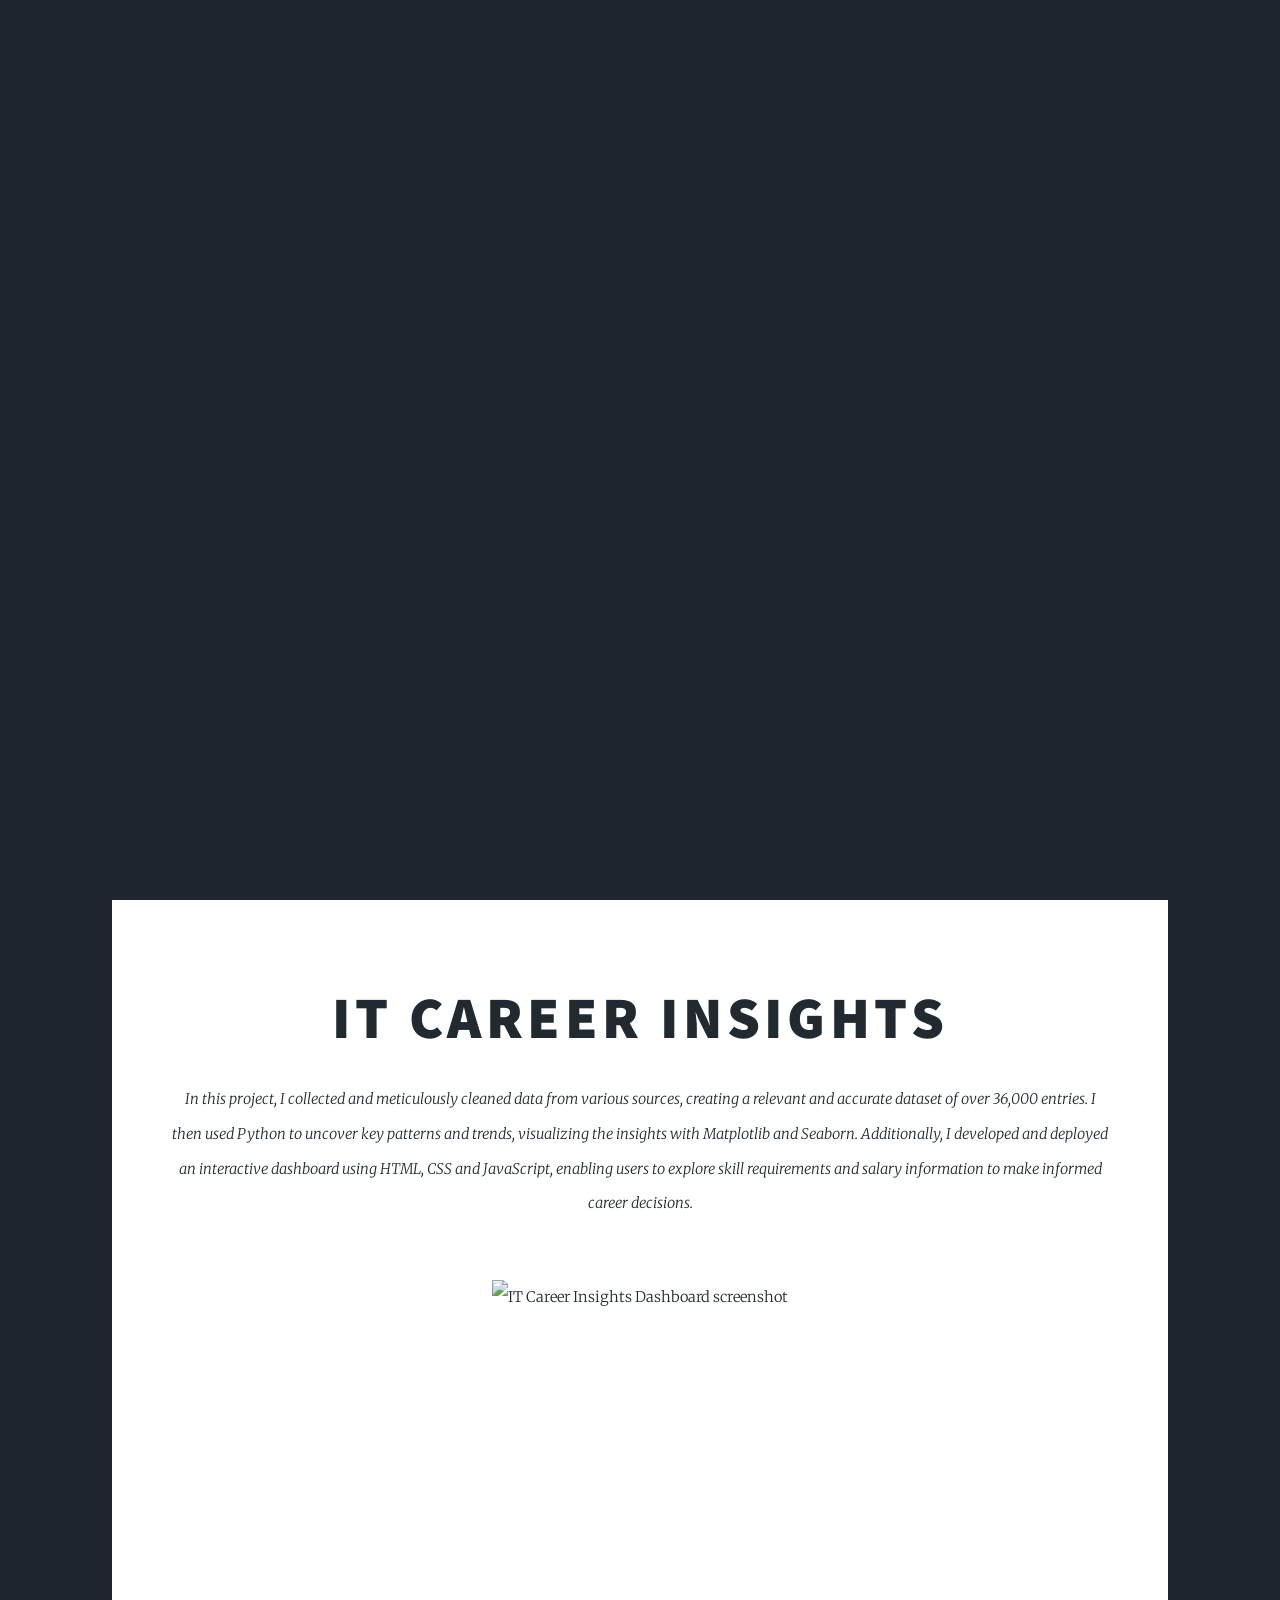
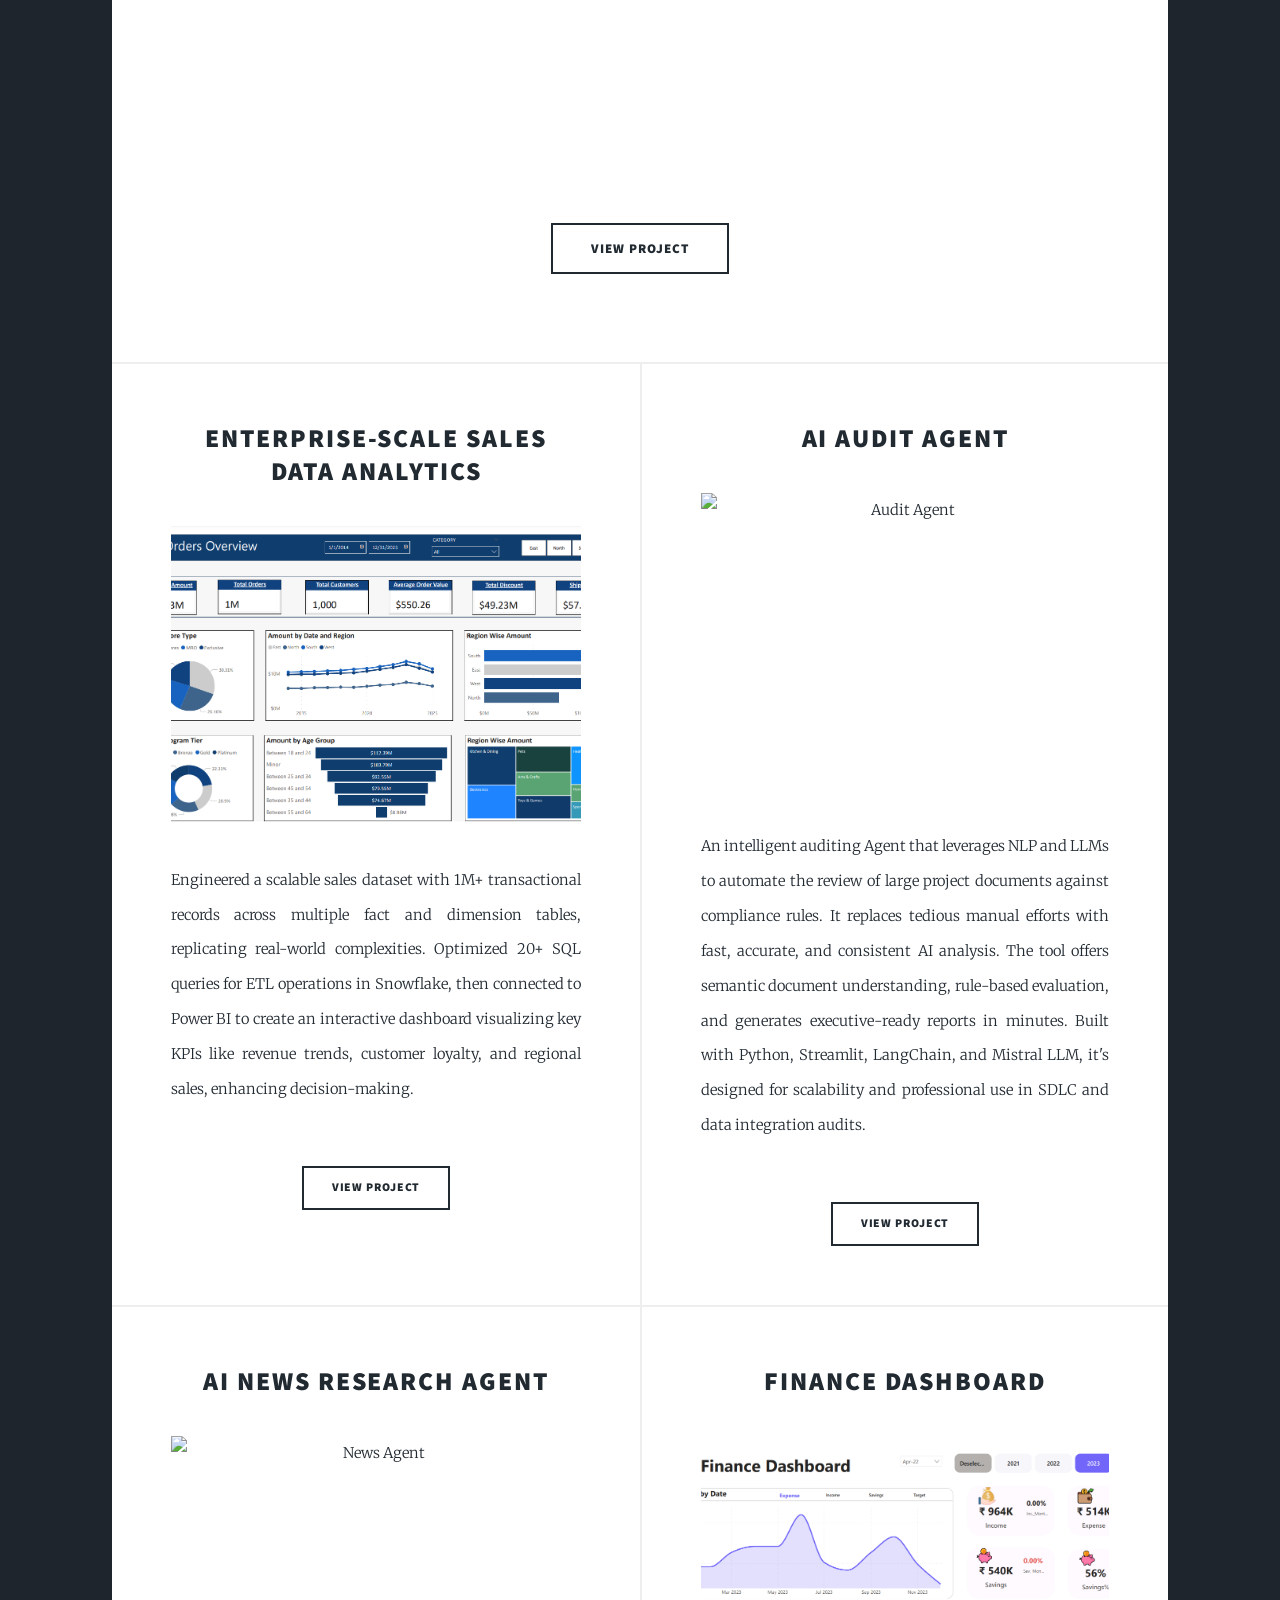
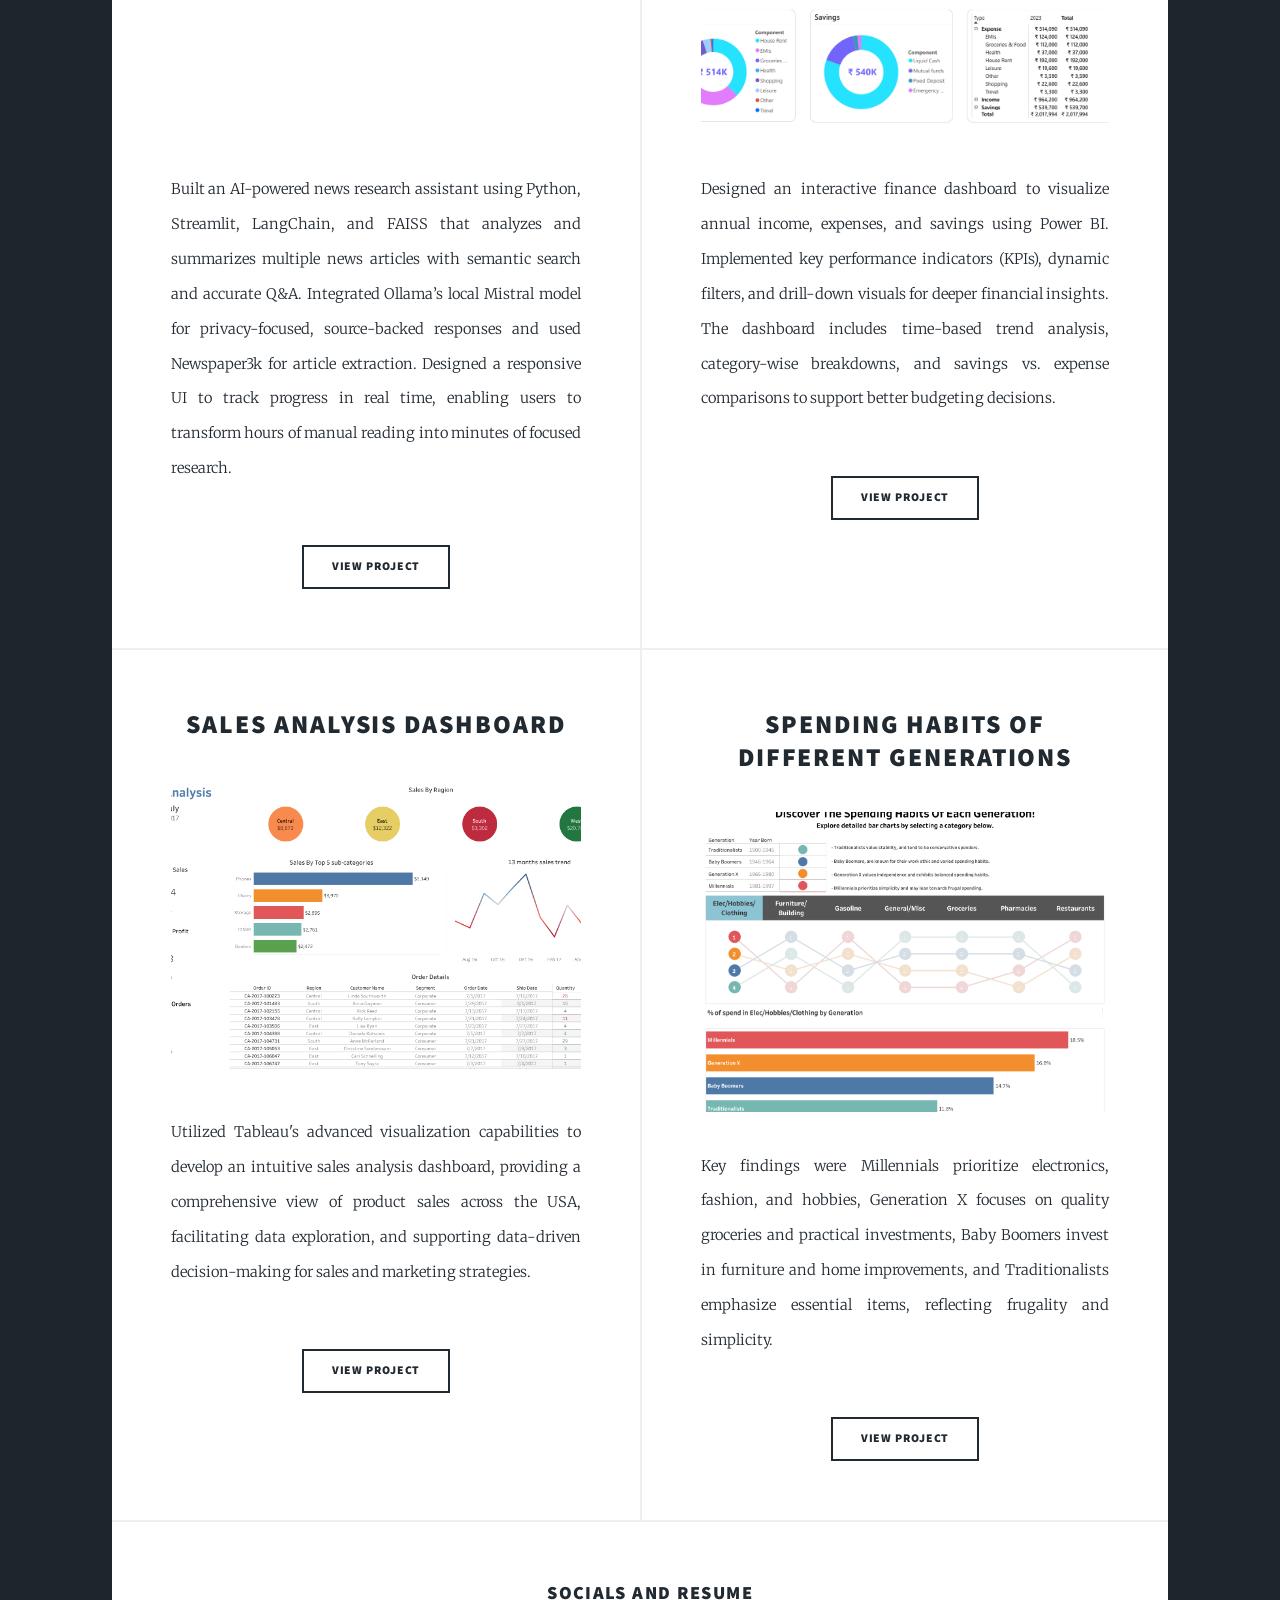
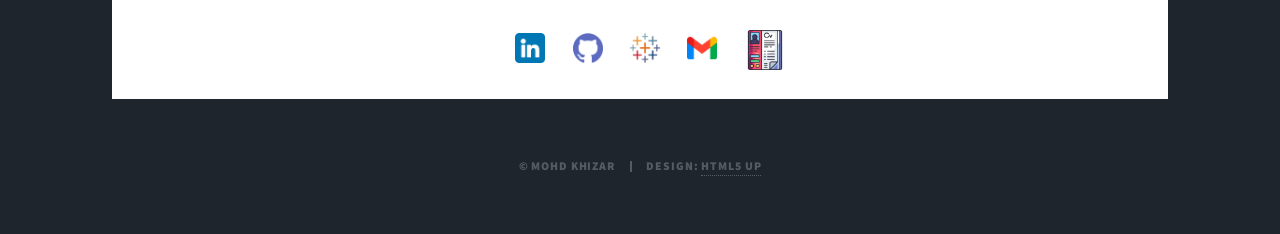
==== index.html @ f73cb576 "Update index.html" ====
<!DOCTYPE HTML>
<html>
	<head>
		<title>Mohd Khizar Portfolio</title>
		<meta charset="utf-8" />
		<meta name="viewport" content="width=device-width, initial-scale=1, user-scalable=no" />
		<link rel="stylesheet" href="assets/css/main.css" />
		<noscript><link rel="stylesheet" href="assets/css/noscript.css" /></noscript>

		<style>
			/* Lightbox styles */
			.lightbox {
				display: none;
				position: fixed;
				z-index: 9999;
				top: 0;
				left: 0;
				width: 100%;
				height: 100%;
				background-color: rgba(0, 0, 0, 0.8);
				opacity: 0;
				transition: opacity 0.5s ease;
			}

			.lightbox img {
				position: absolute;
				max-width: 90%;
				max-height: 90%;
				top: 50%;
				left: 50%;
				transform: translate(-50%, -50%);
			}

			.lightbox.show {
				opacity: 1;
			}

			/* Image hover effect */
			.image img {
				transition: transform 0.3s ease-in-out, opacity 0.3s ease-in-out;
			}

			.image:hover img {
				transform: scale(1.05);
				opacity: 0.8;
			}

			/* Button hover effect */
			.button {
				transition: background-color 0.3s ease, transform 0.3s ease;
			}

			.button:hover {
				background-color: #ff5a5f; /* Change to your preferred hover color */
				transform: scale(1.1);
			}

			/* Skill tags styling */
			.skills {
				margin-top: 20px;
			}

			.skill-tag {
				display: inline-block;
				background-color: #f0f0f0;
				border-radius: 20px;
				padding: 8px 15px;
				margin: 5px;
				font-size: 0.9em;
				color: #333;
				box-shadow: 0 2px 5px rgba(0, 0, 0, 0.1);
				transition: background-color 0.3s ease, transform 0.3s ease;
				text-align: center;
			}

			.skill-tag:hover {
				background-color: #ff5a5f;
				color: white;
				transform: scale(1.05);
			}

			.skill-tag img {
				width: 16px;
				height: 16px;
				margin-right: 8px;
				vertical-align: middle;
			}

			.skills-header {
				font-size: 1.5em;
				margin-bottom: 10px;
				font-weight: bold;
			}

			/* Additional styling to lower the View Project buttons */
			.actions.special li .button {
				margin-top: 30px; /* Adjust this value to move the button lower */
			}

		</style>
	</head>
	<body class="is-preload">

		<!-- Wrapper -->
		<div id="wrapper" class="fade-in">

			<!-- Intro -->
			<div id="intro">
				<h1>Mohd Khizar - Data Analyst</h1>
				<p>Welcome to my portfolio! I’m a Data Analyst with a 1.8 year of hands-on experience at EY, passionate about exploring data to uncover insights that drive informed, data-driven business decisions, and I excel in collaborative teamwork.</p>
				<div class="skills">
					<div class="skills-header">Some of my skills are:</div>
					<span class="skill-tag"><img data-src="images/python.png" alt="Python Icon" loading="lazy" class="lazy" style="width: 30px; height: 30px; vertical-align: middle;" />Python</span>
					<span class="skill-tag"><img data-src="images/sql.png" alt="SQL Icon" loading="lazy" class="lazy" style="width: 30px; height: 30px; vertical-align: middle;" />SQL</span>
					<span class="skill-tag"><img data-src="images/tableau.png" alt="Tableau Icon" loading="lazy" class="lazy" style="width: 30px; height: 30px; vertical-align: middle;" />Tableau</span>
					<span class="skill-tag"><img data-src="images/excel.png" alt="Excel Icon" loading="lazy" class="lazy" style="width: 30px; height: 30px; vertical-align: middle;" />Excel</span>
					<span class="skill-tag"><img data-src="images/powerbi.png" alt="Power BI Icon" loading="lazy" class="lazy" style="width: 30px; height: 30px; vertical-align: middle;" />Power BI</span>
					<span class="skill-tag"><img data-src="images/statistics.png" alt="Statistics Icon" loading="lazy" class="lazy" style="width: 30px; height: 30px; vertical-align: middle;" />Statistics</span>
					<span class="skill-tag"><img data-src="images/ml.png" alt="Machine Learning Icon" loading="lazy" class="lazy" style="width: 40px; height: 40px; vertical-align: middle;" />Machine Learning</span>
					<span class="skill-tag"><img data-src="images/streamlit.png" alt="Streamlit Icon" loading="lazy" class="lazy" style="width: 40px; height: 40px; vertical-align: middle;" />Streamlit</span>
					<span class="skill-tag"><img data-src="images/Snowflake.png" alt="Snowflake Icon" loading="lazy" class="lazy" style="width: 40px; height: 40px; vertical-align: middle;" />Snowflake</span>
					<span class="skill-tag"><img data-src="images/web_scraping.png" alt="Web Scraping Icon" loading="lazy" class="lazy" style="width: 40px; height: 40px; vertical-align: middle;" />Web Scraping</span>
					<span class="skill-tag"><img data-src="images/mysql.png" alt="MySQL Icon" loading="lazy" class="lazy" style="width: 40px; height: 40px; vertical-align: middle;" />MySQL</span>
					<span class="skill-tag"><img data-src="images/selenium.png" alt="Selenium Icon" loading="lazy" class="lazy" style="width: 40px; height: 40px; vertical-align: middle;" />Selenium</span>
					<span class="skill-tag"><img data-src="images/problem_solving.png" alt="Problem Solving Icon" loading="lazy" class="lazy" style="width: 30px; height: 30px; vertical-align: middle;" />Problem Solving</span>
					<span class="skill-tag"><img data-src="images/teamwork.png" alt="Teamwork Icon" loading="lazy" class="lazy" style="width: 40px; height: 40px; vertical-align: middle;" />Teamwork</span>			
				</div>

				<ul class="actions">
					<li><a href="#header" class="button icon solid solo fa-arrow-down scrolly" style="position: relative; top: 50px;">Continue</a></li>
				</ul>				
			</div>
			

			<!-- Header -->
			<header id="header">
				<a href="index.html" class="logo">My Projects</a>
			</header>

			<!-- Main -->
			<div id="main">

				<!-- Featured Post -->
				<article class="post featured">
					<header class="major">
						<h2>IT Career Insights</h2>
						<p>In this project, I collected and meticulously cleaned data from various sources, creating a relevant and accurate dataset of over 36,000 entries. I then used Python to uncover key patterns and trends, visualizing the insights with Matplotlib and Seaborn. Additionally, I developed and deployed an interactive dashboard using HTML, CSS and JavaScript, enabling users to explore skill requirements and salary information to make informed career decisions.</p>
					</header>
					<a href="#" class="image featured" onclick="openLightbox(this)" data-full-image="images/IT Career Insights Dashboard.png">
						<img data-src="images/IT Career Insights Dashboard.png" alt="IT Career Insights Dashboard screenshot" loading="lazy" class="lazy" />
					</a>
					<ul class="actions special">
						<li><a href="https://khizar246.github.io/Indian_IT_Job_Trends.github.io/" target="_blank" class="button large">View Project</a></li>
					</ul>
				</article>

				<!-- Posts -->
				<section class="posts">
					<article>
						<header>
							<h2><a href="#">ENTERPRISE-SCALE SALES DATA ANALYTICS</a></h2>
						</header>
						<a href="#" class="image fit" onclick="openLightbox(this)" data-full-image="images/Orders Dashboard.png">
							<img data-src="images/Orders Dashboard.png" alt="Orders Dashboard" loading="lazy" class="lazy" />
						</a>
						<p>Engineered a scalable sales dataset with 1M+ transactional records across multiple fact and dimension tables, replicating real-world complexities. Optimized 20+ SQL queries for ETL operations in Snowflake, then connected to Power BI to create an interactive dashboard visualizing key KPIs like revenue trends, customer loyalty, and regional sales, enhancing decision-making.</p>
						<ul class="actions special">
							<li><a href="https://github.com/Khizar246/Analysis_Projects/tree/main/Enterprise_Scale_Order_Data_Analysis" target="_blank" class="button">View Project</a></li>
						</ul>
					</article>
					<article>
						<header>
							<h2><a href="#">AI Audit Agent</a></h2>
						</header>
						<a href="#" class="image fit" onclick="openLightbox(this)" data-full-image="images/Audit Agent.png">
							<img data-src="images/Audit Agent.png" alt="Audit Agent" loading="lazy" class="lazy" />
						</a>
						<p>An intelligent auditing Agent that leverages NLP and LLMs to automate the review of large project documents against compliance rules. It replaces tedious manual efforts with fast, accurate, and consistent AI analysis. The tool offers semantic document understanding, rule-based evaluation, and generates executive-ready reports in minutes. Built with Python, Streamlit, LangChain, and Mistral LLM, it's designed for scalability and professional use in SDLC and data integration audits.</p>
						<ul class="actions special">
							<li><a href="https://github.com/Khizar246/AI_Agents/tree/main/AI_Audit_Agent" target="_blank" class="button">View Project</a></li>
						</ul>
					</article>
					<article>
						<header>
							<h2><a href="#">AI News Research Agent</a></h2>
						</header>
						<a href="#" class="image fit" onclick="openLightbox(this)" data-full-image="images/News Agent.png">
							<img data-src="images/News Agent.png" alt="News Agent" loading="lazy" class="lazy" />
						</a>
						<p>Built an AI-powered news research assistant using Python, Streamlit, LangChain, and FAISS that analyzes and summarizes multiple news articles with semantic search and accurate Q&A. Integrated Ollama’s local Mistral model for privacy-focused, source-backed responses and used Newspaper3k for article extraction. Designed a responsive UI to track progress in real time, enabling users to transform hours of manual reading into minutes of focused research.</p>
						<ul class="actions special">
							<li><a href="https://github.com/Khizar246/AI_Agents/tree/main/AI_News_Research_Agent" target="_blank" class="button">View Project</a></li>
						</ul>
					</article>
					<article>
						<header>
							<h2><a href="#">Finance DASHBOARD</a></h2>
						</header>
						<a href="#" class="image fit" onclick="openLightbox(this)" data-full-image="images/Finance_Dashboard.png">
							<img data-src="images/Finance_Dashboard.png" alt="Finance Dashboard screenshot" loading="lazy" class="lazy" />
						</a>
						<p>Designed an interactive finance dashboard to visualize annual income, expenses, and savings using Power BI. Implemented key performance indicators (KPIs), dynamic filters, and drill-down visuals for deeper financial insights. The dashboard includes time-based trend analysis, category-wise breakdowns, and savings vs. expense comparisons to support better budgeting decisions.</p>
						<ul class="actions special">
							<li><a href="https://github.com/Khizar246/PowerBI_Projects/tree/main/Finance%20Dashboard" target="_blank" class="button">View Project</a></li>
						</ul>
					</article>
					<article>
						<header>
							<h2><a href="#">Sales Analysis Dashboard</a></h2>
						</header>
						<a href="#" class="image fit" onclick="openLightbox(this)" data-full-image="images/Sales Analysis Dashboard.png">
							<img data-src="images/Sales Analysis Dashboard.png" alt="Sales Analysis Dashboard screenshot" loading="lazy" class="lazy" />
						</a>
						<p>Utilized Tableau's advanced visualization capabilities to develop an intuitive sales analysis dashboard, providing a comprehensive view of product sales across the USA, facilitating data exploration, and supporting data-driven decision-making for sales and marketing strategies.</p>
						<ul class="actions special">
							<li><a href="https://public.tableau.com/views/InteractiveSalesDashboard_16879807819150/SalesDasboardLandingPage?:language=en-US&:sid=&:redirect=auth&:display_count=n&:origin=viz_share_link" target="_blank" class="button">View Project</a></li>
						</ul>
					</article>
					<article>
						<header>
							<h2><a href="#">Spending Habits Of Different Generations</a></h2>
						</header>
						<a href="#" class="image fit" onclick="openLightbox(this)" data-full-image="images/Spending Habits.png">
							<img data-src="images/Spending Habits.png" alt="Spending Habits Of Different Generations dashboard screenshot" loading="lazy" class="lazy" />
						</a>
						<p>Key findings were Millennials prioritize electronics, fashion, and hobbies, Generation X focuses on quality groceries and practical investments, Baby Boomers invest in furniture and home improvements, and Traditionalists emphasize essential items, reflecting frugality and simplicity.</p>
						<ul class="actions special">
							<li><a href="https://public.tableau.com/views/SpendingHabitsOfDifferentGenerations/Dashboard1?:language=en-US&:sid=&:redirect=auth&:display_count=n&:origin=viz_share_link" target="_blank" class="button">View Project</a></li>
						</ul>
					</article>
				</section>

				<!-- Lightbox -->
				<div id="lightbox" class="lightbox" onclick="closeLightbox()">
					<img src="" alt="Full-size image">
				</div>

				<!-- Contact Information -->
				<section class="split contact">
					<section class="alt">
					</section>
					<section>
						<h3>Socials and Resume</h3>
						<ul class="icons alt">
							<li><a href="https://www.linkedin.com/in/khizar246/" target="_blank" class="icon brands alt">
								<img data-src="images/linkedin.png" alt="LinkedIn Icon" loading="lazy" class="lazy" style="width: 30px; height: 30px; vertical-align: middle;" />
								<span class="label">LinkedIn</span></a></li>
							<li><a href="https://github.com/Khizar246" target="_blank" class="icon brands alt">
								<img data-src="images/github.png" alt="Github Icon" loading="lazy" class="lazy" style="width: 30px; height: 30px; vertical-align: middle;" />
								<span class="label">GitHub</span></a></li>
							<li><a href="https://public.tableau.com/app/profile/mohd.khizer/vizzes" target="_blank" class="icon brands alt">
								<img data-src="images/tableau.png" alt="Tableau" loading="lazy" class="lazy" style="width: 30px; height: 30px; vertical-align: middle;" />
								<span class="label">Tableau</span></a></li>
							<li><a href="mailto:khizerjob75@gmail.com" target="_blank" class="icon brands alt">
								<img data-src="images/gmail.png" alt="Gmail icon" loading="lazy" class="lazy" style="width: 30px; height: 30px; vertical-align: middle;" />
								<span class="label">Gmail</span></a></li>
							<li><a href="assets/Resume.pdf" target="_blank" download class="icon brands alt">
								<img data-src="images/resume.png" alt="Resume Icon" loading="lazy" class="lazy" style="width: 40px; height: 40px; vertical-align: middle;" />
								<span class="label">Resume</span></a></li>
						</ul>
					</section>
				</section>
			</div>

			<!-- Copyright -->
			<div id="copyright">
				<ul><li>&copy; Mohd Khizar</li><li>Design: <a href="https://html5up.net">HTML5 UP</a></li></ul>
			</div>

		</div>

		<!-- Scripts -->
		<script src="assets/js/jquery.min.js"></script>
		<script src="assets/js/jquery.scrollex.min.js"></script>
		<script src="assets/js/jquery.scrolly.min.js"></script>
		<script src="assets/js/browser.min.js"></script>
		<script src="assets/js/breakpoints.min.js"></script>
		<script src="assets/js/util.js"></script>
		<script src="assets/js/main.js"></script>
		<script>
			document.addEventListener("DOMContentLoaded", function() {
				var lazyImages = [].slice.call(document.querySelectorAll("img.lazy"));

				if ("IntersectionObserver" in window) {
					let lazyImageObserver = new IntersectionObserver(function(entries, observer) {
						entries.forEach(function(entry) {
							if (entry.isIntersecting) {
								let lazyImage = entry.target;
								lazyImage.src = lazyImage.dataset.src;
								lazyImage.classList.remove("lazy");
								lazyImageObserver.unobserve(lazyImage);
							}
						});
					});

					lazyImages.forEach(function(lazyImage) {
						lazyImageObserver.observe(lazyImage);
					});
				} else {
					// Fallback for browsers that do not support IntersectionObserver
					lazyImages.forEach(function(lazyImage) {
						lazyImage.src = lazyImage.dataset.src;
					});
				}
			});

			function openLightbox(element) {
				var lightbox = document.getElementById('lightbox');
				var fullImage = lightbox.querySelector('img');
				fullImage.src = element.getAttribute('data-full-image');
				lightbox.style.display = 'block';
				setTimeout(() => lightbox.classList.add('show'), 10);  // Add the show class after a slight delay
			}

			function closeLightbox() {
				var lightbox = document.getElementById('lightbox');
				lightbox.classList.remove('show');
				setTimeout(() => lightbox.style.display = 'none', 500);  // Wait for the fade-out effect to complete
			}
		</script>

	</body>
</html>
---- assets/css/main.css ----
@import url(fontawesome-all.min.css);
@import url("https://fonts.googleapis.com/css?family=Merriweather:300,700,300italic,700italic|Source+Sans+Pro:900");

/*
	Massively by HTML5 UP
	html5up.net | @ajlkn
	Free for personal and commercial use under the CCA 3.0 license (html5up.net/license)
*/

html, body, div, span, applet, object,
iframe, h1, h2, h3, h4, h5, h6, p, blockquote,
pre, a, abbr, acronym, address, big, cite,
code, del, dfn, em, img, ins, kbd, q, s, samp,
small, strike, strong, sub, sup, tt, var, b,
u, i, center, dl, dt, dd, ol, ul, li, fieldset,
form, label, legend, table, caption, tbody,
tfoot, thead, tr, th, td, article, aside,
canvas, details, embed, figure, figcaption,
footer, header, hgroup, menu, nav, output, ruby,
section, summary, time, mark, audio, video {
	margin: 0;
	padding: 0;
	border: 0;
	font-size: 100%;
	font: inherit;
	vertical-align: baseline;}

article, aside, details, figcaption, figure,
footer, header, hgroup, menu, nav, section {
	display: block;}

body {
	line-height: 1;
}

ol, ul {
	list-style: none;
}

blockquote, q {
	quotes: none;
}

	blockquote:before, blockquote:after, q:before, q:after {
		content: '';
		content: none;
	}

table {
	border-collapse: collapse;
	border-spacing: 0;
}

body {
	-webkit-text-size-adjust: none;
}

mark {
	background-color: transparent;
	color: inherit;
}

input::-moz-focus-inner {
	border: 0;
	padding: 0;
}

input, select, textarea {
	-moz-appearance: none;
	-webkit-appearance: none;
	-ms-appearance: none;
	appearance: none;
}

/* Basic */

	@-ms-viewport {
		width: device-width;
	}

	body {
		-ms-overflow-style: scrollbar;
	}

	@media screen and (max-width: 480px) {

		html, body {
			min-width: 320px;
		}

	}

	html {
		box-sizing: border-box;
	}

	*, *:before, *:after {
		box-sizing: inherit;
	}

	body {
		background-color: #1e252d;
	}

		body.is-preload *, body.is-preload *:before, body.is-preload *:after {
			-moz-animation: none !important;
			-webkit-animation: none !important;
			-ms-animation: none !important;
			animation: none !important;
			-moz-transition: none !important;
			-webkit-transition: none !important;
			-ms-transition: none !important;
			transition: none !important;
		}

/* Type */

	html {
		font-size: 16pt;
	}

		@media screen and (max-width: 1680px) {

			html {
				font-size: 12pt;
			}

		}

		@media screen and (max-width: 1280px) {

			html {
				font-size: 11pt;
			}

		}

		@media screen and (max-width: 360px) {

			html {
				font-size: 10pt;
			}

		}

	body {
		color: #212931;
	}

	body, input, select, textarea {
		font-family: "Merriweather", Georgia, serif;
		font-weight: 300;
		font-size: 1rem;
		line-height: 2.375;
	}

	a {
		-moz-transition: color 0.2s ease-in-out, background-color 0.2s ease-in-out, border-color 0.2s ease-in-out, box-shadow 0.2s ease-in-out;
		-webkit-transition: color 0.2s ease-in-out, background-color 0.2s ease-in-out, border-color 0.2s ease-in-out, box-shadow 0.2s ease-in-out;
		-ms-transition: color 0.2s ease-in-out, background-color 0.2s ease-in-out, border-color 0.2s ease-in-out, box-shadow 0.2s ease-in-out;
		transition: color 0.2s ease-in-out, background-color 0.2s ease-in-out, border-color 0.2s ease-in-out, box-shadow 0.2s ease-in-out;
		border-bottom: dotted 1px;
		text-decoration: none;
	}

		a:hover {
			border-bottom-color: transparent;
		}

	strong, b {
		font-weight: 600;
	}

	em, i {
		font-style: italic;
	}

	p {
		text-align: justify;
		margin: 0 0 2rem 0;
	}

	h1, h2, h3, h4, h5, h6 {
		font-family: "Source Sans Pro", Helvetica, sans-serif;
		font-weight: 900;
		line-height: 1.5;
		letter-spacing: 0.075em;
		text-transform: uppercase;
		margin: 0 0 1rem 0;
	}

		h1 a, h2 a, h3 a, h4 a, h5 a, h6 a {
			border-bottom: 0;
			color: inherit;
			text-decoration: none;
		}

	h1 {
		font-size: 4rem;
		line-height: 1.1;
		margin: 0 0 2rem 0;
	}

	h2 {
		font-size: 1.75rem;
		line-height: 1.3;
		margin: 0 0 1.5rem 0;
	}

	h3 {
		font-size: 1.25rem;
		margin: 0 0 1.5rem 0;
	}

	h4 {
		font-size: 1rem;
	}

	h5 {
		font-size: 0.9rem;
	}

	h6 {
		font-size: 0.8rem;
	}

	sub {
		font-size: 0.8rem;
		position: relative;
		top: 0.5rem;
	}

	sup {
		font-size: 0.8rem;
		position: relative;
		top: -0.5rem;
	}

	blockquote {
		border-left: solid 4px;
		font-style: italic;
		margin: 0 0 2rem 0;
		padding: 0.5rem 0 0.5rem 2rem;
	}

	code {
		border: solid 2px;
		font-family: "Courier New", monospace;
		font-size: 0.9rem;
		margin: 0 0.25rem;
		padding: 0.25rem 0.65rem;
	}

	pre {
		-webkit-overflow-scrolling: touch;
		font-family: "Courier New", monospace;
		font-size: 0.9rem;
		margin: 0 0 2rem 0;
	}

		pre code {
			display: block;
			line-height: 1.75;
			padding: 1rem 1.5rem;
			overflow-x: auto;
		}

	hr {
		border: 0;
		border-bottom: solid 2px;
		margin: 3rem 0;
	}

		hr.major {
			margin: 5rem 0;
		}

	.align-left {
		text-align: left;
	}

	.align-center {
		text-align: center;
	}

	.align-right {
		text-align: right;
	}

	input, select, textarea {
		color: #212931;
	}

	a {
		color: #212931;
		border-bottom-color: rgba(33, 41, 49, 0.5);
	}

		a:hover {
			border-bottom-color: transparent;
			color: #18bfef !important;
		}

	strong, b {
		color: #212931;
	}

	h1, h2, h3, h4, h5, h6 {
		color: #212931;
	}

	blockquote {
		border-left-color: #eeeeee;
	}

	code {
		background: rgba(220, 220, 220, 0.25);
		border-color: #eeeeee;
	}

	hr {
		border-bottom-color: #eeeeee;
	}

/* Row */

	.row {
		display: flex;
		flex-wrap: wrap;
		box-sizing: border-box;
		align-items: stretch;
	}

		.row > * {
			box-sizing: border-box;
		}

		.row.gtr-uniform > * > :last-child {
			margin-bottom: 0;
		}

		.row.aln-left {
			justify-content: flex-start;
		}

		.row.aln-center {
			justify-content: center;
		}

		.row.aln-right {
			justify-content: flex-end;
		}

		.row.aln-top {
			align-items: flex-start;
		}

		.row.aln-middle {
			align-items: center;
		}

		.row.aln-bottom {
			align-items: flex-end;
		}

		.row > .imp {
			order: -1;
		}

		.row > .col-1 {
			width: 8.33333%;
		}

		.row > .off-1 {
			margin-left: 8.33333%;
		}

		.row > .col-2 {
			width: 16.66667%;
		}

		.row > .off-2 {
			margin-left: 16.66667%;
		}

		.row > .col-3 {
			width: 25%;
		}

		.row > .off-3 {
			margin-left: 25%;
		}

		.row > .col-4 {
			width: 33.33333%;
		}

		.row > .off-4 {
			margin-left: 33.33333%;
		}

		.row > .col-5 {
			width: 41.66667%;
		}

		.row > .off-5 {
			margin-left: 41.66667%;
		}

		.row > .col-6 {
			width: 50%;
		}

		.row > .off-6 {
			margin-left: 50%;
		}

		.row > .col-7 {
			width: 58.33333%;
		}

		.row > .off-7 {
			margin-left: 58.33333%;
		}

		.row > .col-8 {
			width: 66.66667%;
		}

		.row > .off-8 {
			margin-left: 66.66667%;
		}

		.row > .col-9 {
			width: 75%;
		}

		.row > .off-9 {
			margin-left: 75%;
		}

		.row > .col-10 {
			width: 83.33333%;
		}

		.row > .off-10 {
			margin-left: 83.33333%;
		}

		.row > .col-11 {
			width: 91.66667%;
		}

		.row > .off-11 {
			margin-left: 91.66667%;
		}

		.row > .col-12 {
			width: 100%;
		}

		.row > .off-12 {
			margin-left: 100%;
		}

		.row.gtr-0 {
			margin-top: 0;
			margin-left: 0rem;
		}

			.row.gtr-0 > * {
				padding: 0 0 0 0rem;
			}

			.row.gtr-0.gtr-uniform {
				margin-top: 0rem;
			}

				.row.gtr-0.gtr-uniform > * {
					padding-top: 0rem;
				}

		.row.gtr-25 {
			margin-top: 0;
			margin-left: -0.375rem;
		}

			.row.gtr-25 > * {
				padding: 0 0 0 0.375rem;
			}

			.row.gtr-25.gtr-uniform {
				margin-top: -0.375rem;
			}

				.row.gtr-25.gtr-uniform > * {
					padding-top: 0.375rem;
				}

		.row.gtr-50 {
			margin-top: 0;
			margin-left: -0.75rem;
		}

			.row.gtr-50 > * {
				padding: 0 0 0 0.75rem;
			}

			.row.gtr-50.gtr-uniform {
				margin-top: -0.75rem;
			}

				.row.gtr-50.gtr-uniform > * {
					padding-top: 0.75rem;
				}

		.row {
			margin-top: 0;
			margin-left: -1.5rem;
		}

			.row > * {
				padding: 0 0 0 1.5rem;
			}

			.row.gtr-uniform {
				margin-top: -1.5rem;
			}

				.row.gtr-uniform > * {
					padding-top: 1.5rem;
				}

		.row.gtr-150 {
			margin-top: 0;
			margin-left: -2.25rem;
		}

			.row.gtr-150 > * {
				padding: 0 0 0 2.25rem;
			}

			.row.gtr-150.gtr-uniform {
				margin-top: -2.25rem;
			}

				.row.gtr-150.gtr-uniform > * {
					padding-top: 2.25rem;
				}

		.row.gtr-200 {
			margin-top: 0;
			margin-left: -3rem;
		}

			.row.gtr-200 > * {
				padding: 0 0 0 3rem;
			}

			.row.gtr-200.gtr-uniform {
				margin-top: -3rem;
			}

				.row.gtr-200.gtr-uniform > * {
					padding-top: 3rem;
				}

		@media screen and (max-width: 1680px) {

			.row {
				display: flex;
				flex-wrap: wrap;
				box-sizing: border-box;
				align-items: stretch;
			}

				.row > * {
					box-sizing: border-box;
				}

				.row.gtr-uniform > * > :last-child {
					margin-bottom: 0;
				}

				.row.aln-left {
					justify-content: flex-start;
				}

				.row.aln-center {
					justify-content: center;
				}

				.row.aln-right {
					justify-content: flex-end;
				}

				.row.aln-top {
					align-items: flex-start;
				}

				.row.aln-middle {
					align-items: center;
				}

				.row.aln-bottom {
					align-items: flex-end;
				}

				.row > .imp-xlarge {
					order: -1;
				}

				.row > .col-1-xlarge {
					width: 8.33333%;
				}

				.row > .off-1-xlarge {
					margin-left: 8.33333%;
				}

				.row > .col-2-xlarge {
					width: 16.66667%;
				}

				.row > .off-2-xlarge {
					margin-left: 16.66667%;
				}

				.row > .col-3-xlarge {
					width: 25%;
				}

				.row > .off-3-xlarge {
					margin-left: 25%;
				}

				.row > .col-4-xlarge {
					width: 33.33333%;
				}

				.row > .off-4-xlarge {
					margin-left: 33.33333%;
				}

				.row > .col-5-xlarge {
					width: 41.66667%;
				}

				.row > .off-5-xlarge {
					margin-left: 41.66667%;
				}

				.row > .col-6-xlarge {
					width: 50%;
				}

				.row > .off-6-xlarge {
					margin-left: 50%;
				}

				.row > .col-7-xlarge {
					width: 58.33333%;
				}

				.row > .off-7-xlarge {
					margin-left: 58.33333%;
				}

				.row > .col-8-xlarge {
					width: 66.66667%;
				}

				.row > .off-8-xlarge {
					margin-left: 66.66667%;
				}

				.row > .col-9-xlarge {
					width: 75%;
				}

				.row > .off-9-xlarge {
					margin-left: 75%;
				}

				.row > .col-10-xlarge {
					width: 83.33333%;
				}

				.row > .off-10-xlarge {
					margin-left: 83.33333%;
				}

				.row > .col-11-xlarge {
					width: 91.66667%;
				}

				.row > .off-11-xlarge {
					margin-left: 91.66667%;
				}

				.row > .col-12-xlarge {
					width: 100%;
				}

				.row > .off-12-xlarge {
					margin-left: 100%;
				}

				.row.gtr-0 {
					margin-top: 0;
					margin-left: 0rem;
				}

					.row.gtr-0 > * {
						padding: 0 0 0 0rem;
					}

					.row.gtr-0.gtr-uniform {
						margin-top: 0rem;
					}

						.row.gtr-0.gtr-uniform > * {
							padding-top: 0rem;
						}

				.row.gtr-25 {
					margin-top: 0;
					margin-left: -0.375rem;
				}

					.row.gtr-25 > * {
						padding: 0 0 0 0.375rem;
					}

					.row.gtr-25.gtr-uniform {
						margin-top: -0.375rem;
					}

						.row.gtr-25.gtr-uniform > * {
							padding-top: 0.375rem;
						}

				.row.gtr-50 {
					margin-top: 0;
					margin-left: -0.75rem;
				}

					.row.gtr-50 > * {
						padding: 0 0 0 0.75rem;
					}

					.row.gtr-50.gtr-uniform {
						margin-top: -0.75rem;
					}

						.row.gtr-50.gtr-uniform > * {
							padding-top: 0.75rem;
						}

				.row {
					margin-top: 0;
					margin-left: -1.5rem;
				}

					.row > * {
						padding: 0 0 0 1.5rem;
					}

					.row.gtr-uniform {
						margin-top: -1.5rem;
					}

						.row.gtr-uniform > * {
							padding-top: 1.5rem;
						}

				.row.gtr-150 {
					margin-top: 0;
					margin-left: -2.25rem;
				}

					.row.gtr-150 > * {
						padding: 0 0 0 2.25rem;
					}

					.row.gtr-150.gtr-uniform {
						margin-top: -2.25rem;
					}

						.row.gtr-150.gtr-uniform > * {
							padding-top: 2.25rem;
						}

				.row.gtr-200 {
					margin-top: 0;
					margin-left: -3rem;
				}

					.row.gtr-200 > * {
						padding: 0 0 0 3rem;
					}

					.row.gtr-200.gtr-uniform {
						margin-top: -3rem;
					}

						.row.gtr-200.gtr-uniform > * {
							padding-top: 3rem;
						}

		}

		@media screen and (max-width: 1280px) {

			.row {
				display: flex;
				flex-wrap: wrap;
				box-sizing: border-box;
				align-items: stretch;
			}

				.row > * {
					box-sizing: border-box;
				}

				.row.gtr-uniform > * > :last-child {
					margin-bottom: 0;
				}

				.row.aln-left {
					justify-content: flex-start;
				}

				.row.aln-center {
					justify-content: center;
				}

				.row.aln-right {
					justify-content: flex-end;
				}

				.row.aln-top {
					align-items: flex-start;
				}

				.row.aln-middle {
					align-items: center;
				}

				.row.aln-bottom {
					align-items: flex-end;
				}

				.row > .imp-large {
					order: -1;
				}

				.row > .col-1-large {
					width: 8.33333%;
				}

				.row > .off-1-large {
					margin-left: 8.33333%;
				}

				.row > .col-2-large {
					width: 16.66667%;
				}

				.row > .off-2-large {
					margin-left: 16.66667%;
				}

				.row > .col-3-large {
					width: 25%;
				}

				.row > .off-3-large {
					margin-left: 25%;
				}

				.row > .col-4-large {
					width: 33.33333%;
				}

				.row > .off-4-large {
					margin-left: 33.33333%;
				}

				.row > .col-5-large {
					width: 41.66667%;
				}

				.row > .off-5-large {
					margin-left: 41.66667%;
				}

				.row > .col-6-large {
					width: 50%;
				}

				.row > .off-6-large {
					margin-left: 50%;
				}

				.row > .col-7-large {
					width: 58.33333%;
				}

				.row > .off-7-large {
					margin-left: 58.33333%;
				}

				.row > .col-8-large {
					width: 66.66667%;
				}

				.row > .off-8-large {
					margin-left: 66.66667%;
				}

				.row > .col-9-large {
					width: 75%;
				}

				.row > .off-9-large {
					margin-left: 75%;
				}

				.row > .col-10-large {
					width: 83.33333%;
				}

				.row > .off-10-large {
					margin-left: 83.33333%;
				}

				.row > .col-11-large {
					width: 91.66667%;
				}

				.row > .off-11-large {
					margin-left: 91.66667%;
				}

				.row > .col-12-large {
					width: 100%;
				}

				.row > .off-12-large {
					margin-left: 100%;
				}

				.row.gtr-0 {
					margin-top: 0;
					margin-left: 0rem;
				}

					.row.gtr-0 > * {
						padding: 0 0 0 0rem;
					}

					.row.gtr-0.gtr-uniform {
						margin-top: 0rem;
					}

						.row.gtr-0.gtr-uniform > * {
							padding-top: 0rem;
						}

				.row.gtr-25 {
					margin-top: 0;
					margin-left: -0.375rem;
				}

					.row.gtr-25 > * {
						padding: 0 0 0 0.375rem;
					}

					.row.gtr-25.gtr-uniform {
						margin-top: -0.375rem;
					}

						.row.gtr-25.gtr-uniform > * {
							padding-top: 0.375rem;
						}

				.row.gtr-50 {
					margin-top: 0;
					margin-left: -0.75rem;
				}

					.row.gtr-50 > * {
						padding: 0 0 0 0.75rem;
					}

					.row.gtr-50.gtr-uniform {
						margin-top: -0.75rem;
					}

						.row.gtr-50.gtr-uniform > * {
							padding-top: 0.75rem;
						}

				.row {
					margin-top: 0;
					margin-left: -1.5rem;
				}

					.row > * {
						padding: 0 0 0 1.5rem;
					}

					.row.gtr-uniform {
						margin-top: -1.5rem;
					}

						.row.gtr-uniform > * {
							padding-top: 1.5rem;
						}

				.row.gtr-150 {
					margin-top: 0;
					margin-left: -2.25rem;
				}

					.row.gtr-150 > * {
						padding: 0 0 0 2.25rem;
					}

					.row.gtr-150.gtr-uniform {
						margin-top: -2.25rem;
					}

						.row.gtr-150.gtr-uniform > * {
							padding-top: 2.25rem;
						}

				.row.gtr-200 {
					margin-top: 0;
					margin-left: -3rem;
				}

					.row.gtr-200 > * {
						padding: 0 0 0 3rem;
					}

					.row.gtr-200.gtr-uniform {
						margin-top: -3rem;
					}

						.row.gtr-200.gtr-uniform > * {
							padding-top: 3rem;
						}

		}

		@media screen and (max-width: 980px) {

			.row {
				display: flex;
				flex-wrap: wrap;
				box-sizing: border-box;
				align-items: stretch;
			}

				.row > * {
					box-sizing: border-box;
				}

				.row.gtr-uniform > * > :last-child {
					margin-bottom: 0;
				}

				.row.aln-left {
					justify-content: flex-start;
				}

				.row.aln-center {
					justify-content: center;
				}

				.row.aln-right {
					justify-content: flex-end;
				}

				.row.aln-top {
					align-items: flex-start;
				}

				.row.aln-middle {
					align-items: center;
				}

				.row.aln-bottom {
					align-items: flex-end;
				}

				.row > .imp-medium {
					order: -1;
				}

				.row > .col-1-medium {
					width: 8.33333%;
				}

				.row > .off-1-medium {
					margin-left: 8.33333%;
				}

				.row > .col-2-medium {
					width: 16.66667%;
				}

				.row > .off-2-medium {
					margin-left: 16.66667%;
				}

				.row > .col-3-medium {
					width: 25%;
				}

				.row > .off-3-medium {
					margin-left: 25%;
				}

				.row > .col-4-medium {
					width: 33.33333%;
				}

				.row > .off-4-medium {
					margin-left: 33.33333%;
				}

				.row > .col-5-medium {
					width: 41.66667%;
				}

				.row > .off-5-medium {
					margin-left: 41.66667%;
				}

				.row > .col-6-medium {
					width: 50%;
				}

				.row > .off-6-medium {
					margin-left: 50%;
				}

				.row > .col-7-medium {
					width: 58.33333%;
				}

				.row > .off-7-medium {
					margin-left: 58.33333%;
				}

				.row > .col-8-medium {
					width: 66.66667%;
				}

				.row > .off-8-medium {
					margin-left: 66.66667%;
				}

				.row > .col-9-medium {
					width: 75%;
				}

				.row > .off-9-medium {
					margin-left: 75%;
				}

				.row > .col-10-medium {
					width: 83.33333%;
				}

				.row > .off-10-medium {
					margin-left: 83.33333%;
				}

				.row > .col-11-medium {
					width: 91.66667%;
				}

				.row > .off-11-medium {
					margin-left: 91.66667%;
				}

				.row > .col-12-medium {
					width: 100%;
				}

				.row > .off-12-medium {
					margin-left: 100%;
				}

				.row.gtr-0 {
					margin-top: 0;
					margin-left: 0rem;
				}

					.row.gtr-0 > * {
						padding: 0 0 0 0rem;
					}

					.row.gtr-0.gtr-uniform {
						margin-top: 0rem;
					}

						.row.gtr-0.gtr-uniform > * {
							padding-top: 0rem;
						}

				.row.gtr-25 {
					margin-top: 0;
					margin-left: -0.375rem;
				}

					.row.gtr-25 > * {
						padding: 0 0 0 0.375rem;
					}

					.row.gtr-25.gtr-uniform {
						margin-top: -0.375rem;
					}

						.row.gtr-25.gtr-uniform > * {
							padding-top: 0.375rem;
						}

				.row.gtr-50 {
					margin-top: 0;
					margin-left: -0.75rem;
				}

					.row.gtr-50 > * {
						padding: 0 0 0 0.75rem;
					}

					.row.gtr-50.gtr-uniform {
						margin-top: -0.75rem;
					}

						.row.gtr-50.gtr-uniform > * {
							padding-top: 0.75rem;
						}

				.row {
					margin-top: 0;
					margin-left: -1.5rem;
				}

					.row > * {
						padding: 0 0 0 1.5rem;
					}

					.row.gtr-uniform {
						margin-top: -1.5rem;
					}

						.row.gtr-uniform > * {
							padding-top: 1.5rem;
						}

				.row.gtr-150 {
					margin-top: 0;
					margin-left: -2.25rem;
				}

					.row.gtr-150 > * {
						padding: 0 0 0 2.25rem;
					}

					.row.gtr-150.gtr-uniform {
						margin-top: -2.25rem;
					}

						.row.gtr-150.gtr-uniform > * {
							padding-top: 2.25rem;
						}

				.row.gtr-200 {
					margin-top: 0;
					margin-left: -3rem;
				}

					.row.gtr-200 > * {
						padding: 0 0 0 3rem;
					}

					.row.gtr-200.gtr-uniform {
						margin-top: -3rem;
					}

						.row.gtr-200.gtr-uniform > * {
							padding-top: 3rem;
						}

		}

		@media screen and (max-width: 736px) {

			.row {
				display: flex;
				flex-wrap: wrap;
				box-sizing: border-box;
				align-items: stretch;
			}

				.row > * {
					box-sizing: border-box;
				}

				.row.gtr-uniform > * > :last-child {
					margin-bottom: 0;
				}

				.row.aln-left {
					justify-content: flex-start;
				}

				.row.aln-center {
					justify-content: center;
				}

				.row.aln-right {
					justify-content: flex-end;
				}

				.row.aln-top {
					align-items: flex-start;
				}

				.row.aln-middle {
					align-items: center;
				}

				.row.aln-bottom {
					align-items: flex-end;
				}

				.row > .imp-small {
					order: -1;
				}

				.row > .col-1-small {
					width: 8.33333%;
				}

				.row > .off-1-small {
					margin-left: 8.33333%;
				}

				.row > .col-2-small {
					width: 16.66667%;
				}

				.row > .off-2-small {
					margin-left: 16.66667%;
				}

				.row > .col-3-small {
					width: 25%;
				}

				.row > .off-3-small {
					margin-left: 25%;
				}

				.row > .col-4-small {
					width: 33.33333%;
				}

				.row > .off-4-small {
					margin-left: 33.33333%;
				}

				.row > .col-5-small {
					width: 41.66667%;
				}

				.row > .off-5-small {
					margin-left: 41.66667%;
				}

				.row > .col-6-small {
					width: 50%;
				}

				.row > .off-6-small {
					margin-left: 50%;
				}

				.row > .col-7-small {
					width: 58.33333%;
				}

				.row > .off-7-small {
					margin-left: 58.33333%;
				}

				.row > .col-8-small {
					width: 66.66667%;
				}

				.row > .off-8-small {
					margin-left: 66.66667%;
				}

				.row > .col-9-small {
					width: 75%;
				}

				.row > .off-9-small {
					margin-left: 75%;
				}

				.row > .col-10-small {
					width: 83.33333%;
				}

				.row > .off-10-small {
					margin-left: 83.33333%;
				}

				.row > .col-11-small {
					width: 91.66667%;
				}

				.row > .off-11-small {
					margin-left: 91.66667%;
				}

				.row > .col-12-small {
					width: 100%;
				}

				.row > .off-12-small {
					margin-left: 100%;
				}

				.row.gtr-0 {
					margin-top: 0;
					margin-left: 0rem;
				}

					.row.gtr-0 > * {
						padding: 0 0 0 0rem;
					}

					.row.gtr-0.gtr-uniform {
						margin-top: 0rem;
					}

						.row.gtr-0.gtr-uniform > * {
							padding-top: 0rem;
						}

				.row.gtr-25 {
					margin-top: 0;
					margin-left: -0.375rem;
				}

					.row.gtr-25 > * {
						padding: 0 0 0 0.375rem;
					}

					.row.gtr-25.gtr-uniform {
						margin-top: -0.375rem;
					}

						.row.gtr-25.gtr-uniform > * {
							padding-top: 0.375rem;
						}

				.row.gtr-50 {
					margin-top: 0;
					margin-left: -0.75rem;
				}

					.row.gtr-50 > * {
						padding: 0 0 0 0.75rem;
					}

					.row.gtr-50.gtr-uniform {
						margin-top: -0.75rem;
					}

						.row.gtr-50.gtr-uniform > * {
							padding-top: 0.75rem;
						}

				.row {
					margin-top: 0;
					margin-left: -1.5rem;
				}

					.row > * {
						padding: 0 0 0 1.5rem;
					}

					.row.gtr-uniform {
						margin-top: -1.5rem;
					}

						.row.gtr-uniform > * {
							padding-top: 1.5rem;
						}

				.row.gtr-150 {
					margin-top: 0;
					margin-left: -2.25rem;
				}

					.row.gtr-150 > * {
						padding: 0 0 0 2.25rem;
					}

					.row.gtr-150.gtr-uniform {
						margin-top: -2.25rem;
					}

						.row.gtr-150.gtr-uniform > * {
							padding-top: 2.25rem;
						}

				.row.gtr-200 {
					margin-top: 0;
					margin-left: -3rem;
				}

					.row.gtr-200 > * {
						padding: 0 0 0 3rem;
					}

					.row.gtr-200.gtr-uniform {
						margin-top: -3rem;
					}

						.row.gtr-200.gtr-uniform > * {
							padding-top: 3rem;
						}

		}

		@media screen and (max-width: 480px) {

			.row {
				display: flex;
				flex-wrap: wrap;
				box-sizing: border-box;
				align-items: stretch;
			}

				.row > * {
					box-sizing: border-box;
				}

				.row.gtr-uniform > * > :last-child {
					margin-bottom: 0;
				}

				.row.aln-left {
					justify-content: flex-start;
				}

				.row.aln-center {
					justify-content: center;
				}

				.row.aln-right {
					justify-content: flex-end;
				}

				.row.aln-top {
					align-items: flex-start;
				}

				.row.aln-middle {
					align-items: center;
				}

				.row.aln-bottom {
					align-items: flex-end;
				}

				.row > .imp-xsmall {
					order: -1;
				}

				.row > .col-1-xsmall {
					width: 8.33333%;
				}

				.row > .off-1-xsmall {
					margin-left: 8.33333%;
				}

				.row > .col-2-xsmall {
					width: 16.66667%;
				}

				.row > .off-2-xsmall {
					margin-left: 16.66667%;
				}

				.row > .col-3-xsmall {
					width: 25%;
				}

				.row > .off-3-xsmall {
					margin-left: 25%;
				}

				.row > .col-4-xsmall {
					width: 33.33333%;
				}

				.row > .off-4-xsmall {
					margin-left: 33.33333%;
				}

				.row > .col-5-xsmall {
					width: 41.66667%;
				}

				.row > .off-5-xsmall {
					margin-left: 41.66667%;
				}

				.row > .col-6-xsmall {
					width: 50%;
				}

				.row > .off-6-xsmall {
					margin-left: 50%;
				}

				.row > .col-7-xsmall {
					width: 58.33333%;
				}

				.row > .off-7-xsmall {
					margin-left: 58.33333%;
				}

				.row > .col-8-xsmall {
					width: 66.66667%;
				}

				.row > .off-8-xsmall {
					margin-left: 66.66667%;
				}

				.row > .col-9-xsmall {
					width: 75%;
				}

				.row > .off-9-xsmall {
					margin-left: 75%;
				}

				.row > .col-10-xsmall {
					width: 83.33333%;
				}

				.row > .off-10-xsmall {
					margin-left: 83.33333%;
				}

				.row > .col-11-xsmall {
					width: 91.66667%;
				}

				.row > .off-11-xsmall {
					margin-left: 91.66667%;
				}

				.row > .col-12-xsmall {
					width: 100%;
				}

				.row > .off-12-xsmall {
					margin-left: 100%;
				}

				.row.gtr-0 {
					margin-top: 0;
					margin-left: 0rem;
				}

					.row.gtr-0 > * {
						padding: 0 0 0 0rem;
					}

					.row.gtr-0.gtr-uniform {
						margin-top: 0rem;
					}

						.row.gtr-0.gtr-uniform > * {
							padding-top: 0rem;
						}

				.row.gtr-25 {
					margin-top: 0;
					margin-left: -0.375rem;
				}

					.row.gtr-25 > * {
						padding: 0 0 0 0.375rem;
					}

					.row.gtr-25.gtr-uniform {
						margin-top: -0.375rem;
					}

						.row.gtr-25.gtr-uniform > * {
							padding-top: 0.375rem;
						}

				.row.gtr-50 {
					margin-top: 0;
					margin-left: -0.75rem;
				}

					.row.gtr-50 > * {
						padding: 0 0 0 0.75rem;
					}

					.row.gtr-50.gtr-uniform {
						margin-top: -0.75rem;
					}

						.row.gtr-50.gtr-uniform > * {
							padding-top: 0.75rem;
						}

				.row {
					margin-top: 0;
					margin-left: -1.5rem;
				}

					.row > * {
						padding: 0 0 0 1.5rem;
					}

					.row.gtr-uniform {
						margin-top: -1.5rem;
					}

						.row.gtr-uniform > * {
							padding-top: 1.5rem;
						}

				.row.gtr-150 {
					margin-top: 0;
					margin-left: -2.25rem;
				}

					.row.gtr-150 > * {
						padding: 0 0 0 2.25rem;
					}

					.row.gtr-150.gtr-uniform {
						margin-top: -2.25rem;
					}

						.row.gtr-150.gtr-uniform > * {
							padding-top: 2.25rem;
						}

				.row.gtr-200 {
					margin-top: 0;
					margin-left: -3rem;
				}

					.row.gtr-200 > * {
						padding: 0 0 0 3rem;
					}

					.row.gtr-200.gtr-uniform {
						margin-top: -3rem;
					}

						.row.gtr-200.gtr-uniform > * {
							padding-top: 3rem;
						}

		}

		@media screen and (max-width: 360px) {

			.row {
				display: flex;
				flex-wrap: wrap;
				box-sizing: border-box;
				align-items: stretch;
			}

				.row > * {
					box-sizing: border-box;
				}

				.row.gtr-uniform > * > :last-child {
					margin-bottom: 0;
				}

				.row.aln-left {
					justify-content: flex-start;
				}

				.row.aln-center {
					justify-content: center;
				}

				.row.aln-right {
					justify-content: flex-end;
				}

				.row.aln-top {
					align-items: flex-start;
				}

				.row.aln-middle {
					align-items: center;
				}

				.row.aln-bottom {
					align-items: flex-end;
				}

				.row > .imp-xxsmall {
					order: -1;
				}

				.row > .col-1-xxsmall {
					width: 8.33333%;
				}

				.row > .off-1-xxsmall {
					margin-left: 8.33333%;
				}

				.row > .col-2-xxsmall {
					width: 16.66667%;
				}

				.row > .off-2-xxsmall {
					margin-left: 16.66667%;
				}

				.row > .col-3-xxsmall {
					width: 25%;
				}

				.row > .off-3-xxsmall {
					margin-left: 25%;
				}

				.row > .col-4-xxsmall {
					width: 33.33333%;
				}

				.row > .off-4-xxsmall {
					margin-left: 33.33333%;
				}

				.row > .col-5-xxsmall {
					width: 41.66667%;
				}

				.row > .off-5-xxsmall {
					margin-left: 41.66667%;
				}

				.row > .col-6-xxsmall {
					width: 50%;
				}

				.row > .off-6-xxsmall {
					margin-left: 50%;
				}

				.row > .col-7-xxsmall {
					width: 58.33333%;
				}

				.row > .off-7-xxsmall {
					margin-left: 58.33333%;
				}

				.row > .col-8-xxsmall {
					width: 66.66667%;
				}

				.row > .off-8-xxsmall {
					margin-left: 66.66667%;
				}

				.row > .col-9-xxsmall {
					width: 75%;
				}

				.row > .off-9-xxsmall {
					margin-left: 75%;
				}

				.row > .col-10-xxsmall {
					width: 83.33333%;
				}

				.row > .off-10-xxsmall {
					margin-left: 83.33333%;
				}

				.row > .col-11-xxsmall {
					width: 91.66667%;
				}

				.row > .off-11-xxsmall {
					margin-left: 91.66667%;
				}

				.row > .col-12-xxsmall {
					width: 100%;
				}

				.row > .off-12-xxsmall {
					margin-left: 100%;
				}

				.row.gtr-0 {
					margin-top: 0;
					margin-left: 0rem;
				}

					.row.gtr-0 > * {
						padding: 0 0 0 0rem;
					}

					.row.gtr-0.gtr-uniform {
						margin-top: 0rem;
					}

						.row.gtr-0.gtr-uniform > * {
							padding-top: 0rem;
						}

				.row.gtr-25 {
					margin-top: 0;
					margin-left: -0.375rem;
				}

					.row.gtr-25 > * {
						padding: 0 0 0 0.375rem;
					}

					.row.gtr-25.gtr-uniform {
						margin-top: -0.375rem;
					}

						.row.gtr-25.gtr-uniform > * {
							padding-top: 0.375rem;
						}

				.row.gtr-50 {
					margin-top: 0;
					margin-left: -0.75rem;
				}

					.row.gtr-50 > * {
						padding: 0 0 0 0.75rem;
					}

					.row.gtr-50.gtr-uniform {
						margin-top: -0.75rem;
					}

						.row.gtr-50.gtr-uniform > * {
							padding-top: 0.75rem;
						}

				.row {
					margin-top: 0;
					margin-left: -1.5rem;
				}

					.row > * {
						padding: 0 0 0 1.5rem;
					}

					.row.gtr-uniform {
						margin-top: -1.5rem;
					}

						.row.gtr-uniform > * {
							padding-top: 1.5rem;
						}

				.row.gtr-150 {
					margin-top: 0;
					margin-left: -2.25rem;
				}

					.row.gtr-150 > * {
						padding: 0 0 0 2.25rem;
					}

					.row.gtr-150.gtr-uniform {
						margin-top: -2.25rem;
					}

						.row.gtr-150.gtr-uniform > * {
							padding-top: 2.25rem;
						}

				.row.gtr-200 {
					margin-top: 0;
					margin-left: -3rem;
				}

					.row.gtr-200 > * {
						padding: 0 0 0 3rem;
					}

					.row.gtr-200.gtr-uniform {
						margin-top: -3rem;
					}

						.row.gtr-200.gtr-uniform > * {
							padding-top: 3rem;
						}

		}

/* Box */

	.box {
		border: solid 2px;
		margin-bottom: 2rem;
		padding: 1.5rem;
	}

		.box > :last-child,
		.box > :last-child > :last-child,
		.box > :last-child > :last-child > :last-child {
			margin-bottom: 0;
		}

		.box.alt {
			border: 0;
			border-radius: 0;
			padding: 0;
		}

	.box {
		border-color: #eeeeee;
	}

/* Button */

	input[type="submit"],
	input[type="reset"],
	input[type="button"],
	button,
	.button {
		-moz-appearance: none;
		-webkit-appearance: none;
		-ms-appearance: none;
		appearance: none;
		-moz-transition: background-color 0.2s ease-in-out, box-shadow 0.2s ease-in-out, color 0.2s ease-in-out;
		-webkit-transition: background-color 0.2s ease-in-out, box-shadow 0.2s ease-in-out, color 0.2s ease-in-out;
		-ms-transition: background-color 0.2s ease-in-out, box-shadow 0.2s ease-in-out, color 0.2s ease-in-out;
		transition: background-color 0.2s ease-in-out, box-shadow 0.2s ease-in-out, color 0.2s ease-in-out;
		border: 0;
		border-radius: 0;
		cursor: pointer;
		display: inline-block;
		font-family: "Source Sans Pro", Helvetica, sans-serif;
		font-size: 0.8rem;
		font-weight: 900;
		letter-spacing: 0.075em;
		height: 3rem;
		line-height: 3rem;
		padding: 0 2rem;
		text-align: center;
		text-decoration: none;
		text-transform: uppercase;
		white-space: nowrap;
	}

		input[type="submit"].icon:before,
		input[type="reset"].icon:before,
		input[type="button"].icon:before,
		button.icon:before,
		.button.icon:before {
			margin-right: 0.5rem;
		}

		input[type="submit"].icon.solo,
		input[type="reset"].icon.solo,
		input[type="button"].icon.solo,
		button.icon.solo,
		.button.icon.solo {
			position: relative;
			width: 4rem;
			height: 4rem;
			line-height: 4rem;
			border-radius: 4rem;
			text-indent: 4rem;
			overflow: hidden;
			padding: 0;
			white-space: nowrap;
		}

			input[type="submit"].icon.solo:before,
			input[type="reset"].icon.solo:before,
			input[type="button"].icon.solo:before,
			button.icon.solo:before,
			.button.icon.solo:before {
				position: absolute;
				display: block;
				top: 0;
				left: 0;
				width: inherit;
				height: inherit;
				line-height: inherit;
				font-size: 1.25rem;
				margin-right: 0;
				text-align: center;
				text-indent: 0;
			}

		input[type="submit"].fit,
		input[type="reset"].fit,
		input[type="button"].fit,
		button.fit,
		.button.fit {
			width: 100%;
		}

		input[type="submit"].small,
		input[type="reset"].small,
		input[type="button"].small,
		button.small,
		.button.small {
			font-size: 0.7rem;
			height: 2.5rem;
			line-height: 2.5rem;
			padding: 0 1.5rem;
		}

		input[type="submit"].large,
		input[type="reset"].large,
		input[type="button"].large,
		button.large,
		.button.large {
			font-size: 0.9rem;
			height: 3.5rem;
			line-height: 3.5rem;
			padding: 0 2.75rem;
		}

		@media screen and (max-width: 980px) {

			input[type="submit"],
			input[type="reset"],
			input[type="button"],
			button,
			.button {
				font-size: 0.9rem;
				height: 3.25rem;
				line-height: 3.25rem;
			}

				input[type="submit"].large,
				input[type="reset"].large,
				input[type="button"].large,
				button.large,
				.button.large {
					font-size: 1rem;
					height: 3.75rem;
					line-height: 3.75rem;
				}

		}

		input[type="submit"].disabled, input[type="submit"]:disabled,
		input[type="reset"].disabled,
		input[type="reset"]:disabled,
		input[type="button"].disabled,
		input[type="button"]:disabled,
		button.disabled,
		button:disabled,
		.button.disabled,
		.button:disabled {
			pointer-events: none;
			opacity: 0.25;
		}

	input[type="submit"],
	input[type="reset"],
	input[type="button"],
	button,
	.button {
		background-color: transparent;
		box-shadow: inset 0 0 0 2px #212931;
		color: #212931 !important;
	}

		input[type="submit"]:hover,
		input[type="reset"]:hover,
		input[type="button"]:hover,
		button:hover,
		.button:hover {
			box-shadow: inset 0 0 0 2px #18bfef;
			color: #18bfef !important;
		}

		input[type="submit"].primary,
		input[type="reset"].primary,
		input[type="button"].primary,
		button.primary,
		.button.primary {
			background-color: #212931;
			box-shadow: none;
			color: #ffffff !important;
		}

			input[type="submit"].primary:hover,
			input[type="reset"].primary:hover,
			input[type="button"].primary:hover,
			button.primary:hover,
			.button.primary:hover {
				background-color: #18bfef;
			}

/* Form */

	form {
		margin: 0 0 2rem 0;
	}

		form > :last-child {
			margin-bottom: 0;
		}

		form > .fields {
			display: -moz-flex;
			display: -webkit-flex;
			display: -ms-flex;
			display: flex;
			-moz-flex-wrap: wrap;
			-webkit-flex-wrap: wrap;
			-ms-flex-wrap: wrap;
			flex-wrap: wrap;
			width: calc(100% + 3rem);
			margin: -1.5rem 0 2rem -1.5rem;
		}

			form > .fields > .field {
				-moz-flex-grow: 0;
				-webkit-flex-grow: 0;
				-ms-flex-grow: 0;
				flex-grow: 0;
				-moz-flex-shrink: 0;
				-webkit-flex-shrink: 0;
				-ms-flex-shrink: 0;
				flex-shrink: 0;
				padding: 1.5rem 0 0 1.5rem;
				width: calc(100% - 1.5rem);
			}

				form > .fields > .field.half {
					width: calc(50% - 0.75rem);
				}

				form > .fields > .field.third {
					width: calc(100%/3 - 0.5rem);
				}

				form > .fields > .field.quarter {
					width: calc(25% - 0.375rem);
				}

		@media screen and (max-width: 480px) {

			form > .fields {
				width: calc(100% + 3rem);
				margin: -1.5rem 0 2rem -1.5rem;
			}

				form > .fields > .field {
					padding: 1.5rem 0 0 1.5rem;
					width: calc(100% - 1.5rem);
				}

					form > .fields > .field.half {
						width: calc(100% - 1.5rem);
					}

					form > .fields > .field.third {
						width: calc(100% - 1.5rem);
					}

					form > .fields > .field.quarter {
						width: calc(100% - 1.5rem);
					}

		}

	label {
		display: block;
		font-family: "Source Sans Pro", Helvetica, sans-serif;
		font-weight: 900;
		line-height: 1.5;
		letter-spacing: 0.075em;
		font-size: 0.8rem;
		text-transform: uppercase;
		margin: 0 0 0.75rem 0;
	}

		@media screen and (max-width: 980px) {

			label {
				font-size: 0.9rem;
			}

		}

	input[type="text"],
	input[type="password"],
	input[type="email"],
	select,
	textarea {
		-moz-appearance: none;
		-webkit-appearance: none;
		-ms-appearance: none;
		appearance: none;
		background: transparent;
		border-radius: 0;
		border: solid 2px;
		color: inherit;
		display: block;
		outline: 0;
		padding: 0 1rem;
		text-decoration: none;
		width: 100%;
	}

		input[type="text"]:invalid,
		input[type="password"]:invalid,
		input[type="email"]:invalid,
		select:invalid,
		textarea:invalid {
			box-shadow: none;
		}

	select {
		background-size: 1.25rem;
		background-repeat: no-repeat;
		background-position: calc(100% - 1rem) center;
		height: 3rem;
		padding-right: 3rem;
		text-overflow: ellipsis;
	}

		select:focus::-ms-value {
			background-color: transparent;
		}

		select::-ms-expand {
			display: none;
		}

	input[type="text"],
	input[type="password"],
	input[type="email"],
	select {
		height: 3rem;
	}

	textarea {
		padding: 0.75rem 1rem;
	}

	input[type="checkbox"],
	input[type="radio"] {
		-moz-appearance: none;
		-webkit-appearance: none;
		-ms-appearance: none;
		appearance: none;
		display: block;
		float: left;
		margin-right: -2rem;
		opacity: 0;
		width: 1rem;
		z-index: -1;
	}

		input[type="checkbox"] + label,
		input[type="radio"] + label {
			text-decoration: none;
			cursor: pointer;
			display: inline-block;
			font-size: 1rem;
			letter-spacing: 0;
			font-family: "Merriweather", Georgia, serif;
			text-transform: none;
			font-weight: 300;
			padding-left: 2.8rem;
			padding-right: 1rem;
			position: relative;
		}

			input[type="checkbox"] + label:before,
			input[type="radio"] + label:before {
				-moz-osx-font-smoothing: grayscale;
				-webkit-font-smoothing: antialiased;
				display: inline-block;
				font-style: normal;
				font-variant: normal;
				text-rendering: auto;
				line-height: 1;
				text-transform: none !important;
				font-family: 'Font Awesome 5 Free';
				font-weight: 900;
			}

			input[type="checkbox"] + label:before,
			input[type="radio"] + label:before {
				border-radius: 0;
				border: solid 2px;
				content: '';
				display: inline-block;
				font-size: 0.8rem;
				height: 1.8rem;
				left: 0;
				line-height: 1.65rem;
				position: absolute;
				text-align: center;
				top: -0.125rem;
				width: 1.8rem;
			}

		input[type="checkbox"]:checked + label:before,
		input[type="radio"]:checked + label:before {
			content: '\f00c';
		}

	input[type="checkbox"] + label:before {
		border-radius: 0;
	}

	input[type="radio"] + label:before {
		border-radius: 100%;
	}

	::-webkit-input-placeholder {
		opacity: 1.0;
	}

	:-moz-placeholder {
		opacity: 1.0;
	}

	::-moz-placeholder {
		opacity: 1.0;
	}

	:-ms-input-placeholder {
		opacity: 1.0;
	}

	label {
		color: #212931;
	}

	input[type="text"],
	input[type="password"],
	input[type="email"],
	select,
	textarea {
		border-color: #eeeeee;
	}

		input[type="text"]:focus,
		input[type="password"]:focus,
		input[type="email"]:focus,
		select:focus,
		textarea:focus {
			border-color: #18bfef;
		}

	select {
		background-image: url("data:image/svg+xml;charset=utf8,%3Csvg xmlns='http://www.w3.org/2000/svg' width='40' height='40' preserveAspectRatio='none' viewBox='0 0 40 40'%3E%3Cpath d='M9.4,12.3l10.4,10.4l10.4-10.4c0.2-0.2,0.5-0.4,0.9-0.4c0.3,0,0.6,0.1,0.9,0.4l3.3,3.3c0.2,0.2,0.4,0.5,0.4,0.9 c0,0.4-0.1,0.6-0.4,0.9L20.7,31.9c-0.2,0.2-0.5,0.4-0.9,0.4c-0.3,0-0.6-0.1-0.9-0.4L4.3,17.3c-0.2-0.2-0.4-0.5-0.4-0.9 c0-0.4,0.1-0.6,0.4-0.9l3.3-3.3c0.2-0.2,0.5-0.4,0.9-0.4S9.1,12.1,9.4,12.3z' fill='%23eeeeee' /%3E%3C/svg%3E");
	}

		select option {
			background-color: #ffffff;
			color: #212931;
		}

	.select-wrapper:before {
		color: #eeeeee;
	}

	input[type="checkbox"] + label,
	input[type="radio"] + label {
		color: #212931;
	}

		input[type="checkbox"] + label:before,
		input[type="radio"] + label:before {
			border-color: #eeeeee;
		}

	input[type="checkbox"]:checked + label:before,
	input[type="radio"]:checked + label:before {
		background-color: #212931;
		border-color: #212931;
		color: #ffffff;
	}

	input[type="checkbox"]:focus + label:before,
	input[type="radio"]:focus + label:before {
		border-color: #18bfef;
	}

	::-webkit-input-placeholder {
		color: #909498 !important;
	}

	:-moz-placeholder {
		color: #909498 !important;
	}

	::-moz-placeholder {
		color: #909498 !important;
	}

	:-ms-input-placeholder {
		color: #909498 !important;
	}

	.formerize-placeholder {
		color: #909498 !important;
	}

/* Icon */

	.icon {
		text-decoration: none;
		border-bottom: none;
		position: relative;
	}

		.icon:before {
			-moz-osx-font-smoothing: grayscale;
			-webkit-font-smoothing: antialiased;
			display: inline-block;
			font-style: normal;
			font-variant: normal;
			text-rendering: auto;
			line-height: 1;
			text-transform: none !important;
			font-family: 'Font Awesome 5 Free';
			font-weight: 400;
		}

		.icon > .label {
			display: none;
		}

		.icon:before {
			line-height: inherit;
		}

		.icon.solid:before {
			font-weight: 900;
		}

		.icon.brands:before {
			font-family: 'Font Awesome 5 Brands';
		}

/* Image */

.image {
	border: 0;
	display: inline-block;
	position: relative;
}

	.image img {
		display: block;
		width: 100%;
		height: auto;
		object-fit: cover;
	}

	.image.left, .image.right {
		max-width: 40%;
	}

		.image.left img, .image.right img {
			width: 100%;
			height: auto;
			object-fit: cover;
		}

	.image.left {
		float: left;
		margin: 0 2rem 2rem 0;
		top: 0.75rem;
	}

	.image.right {
		float: right;
		margin: 0 0 2rem 2rem;
		top: 0.75rem;
	}

	.image.fit {
		display: block;
		margin: 2.5rem 0;
		width: 100%;
	}

		.image.fit:first-child {
			margin-top: 0;
		}

		.image.fit img {
			width: 100%;
			height: 300px; /* Set a fixed height for all images */
			object-fit: cover;
		}

		.image.featured img {
			width: 100%;
			height: 500px; /* Different height for featured images */
			object-fit: cover;
		}

	.image.main {
		display: block;
		margin: 4rem 0;
		width: 100%;
	}

		.image.main:first-child {
			margin-top: 0;
		}

		.image.main img {
			width: 100%;
		}

	@media screen and (max-width: 736px) {

		.image.fit {
			margin: 2rem 0;
		}

		.image.main {
			margin: 2rem 0;
		}

	}

a.image {
	overflow: hidden;
}

	a.image img {
		-moz-transition: -moz-transform 0.2s ease-out;
		-webkit-transition: -webkit-transform 0.2s ease-out;
		-ms-transition: -ms-transform 0.2s ease-out;
		transition: transform 0.2s ease-out;
	}

	a.image:hover img {
		-moz-transform: scale(1.05);
		-webkit-transform: scale(1.05);
		-ms-transform: scale(1.05);
		transform: scale(1.05);
	}

/* Actions */

	ul.actions {
		display: -moz-flex;
		display: -webkit-flex;
		display: -ms-flex;
		display: flex;
		cursor: default;
		list-style: none;
		margin-left: -1rem;
		padding-left: 0;
	}

		ul.actions li {
			padding: 0 0 0 1rem;
			vertical-align: middle;
		}

		ul.actions.special {
			-moz-justify-content: center;
			-webkit-justify-content: center;
			-ms-justify-content: center;
			justify-content: center;
			width: 100%;
			margin-left: 0;
		}

			ul.actions.special li:first-child {
				padding-left: 0;
			}

		ul.actions.stacked {
			-moz-flex-direction: column;
			-webkit-flex-direction: column;
			-ms-flex-direction: column;
			flex-direction: column;
			margin-left: 0;
		}

			ul.actions.stacked li {
				padding: 1.3rem 0 0 0;
			}

				ul.actions.stacked li:first-child {
					padding-top: 0;
				}

		ul.actions.fit {
			width: calc(100% + 1rem);
		}

			ul.actions.fit li {
				-moz-flex-grow: 1;
				-webkit-flex-grow: 1;
				-ms-flex-grow: 1;
				flex-grow: 1;
				-moz-flex-shrink: 1;
				-webkit-flex-shrink: 1;
				-ms-flex-shrink: 1;
				flex-shrink: 1;
				width: 100%;
			}

				ul.actions.fit li > * {
					width: 100%;
				}

			ul.actions.fit.stacked {
				width: 100%;
			}

		@media screen and (max-width: 480px) {

			ul.actions:not(.fixed) {
				-moz-flex-direction: column;
				-webkit-flex-direction: column;
				-ms-flex-direction: column;
				flex-direction: column;
				margin-left: 0;
				width: 100% !important;
			}

				ul.actions:not(.fixed) li {
					-moz-flex-grow: 1;
					-webkit-flex-grow: 1;
					-ms-flex-grow: 1;
					flex-grow: 1;
					-moz-flex-shrink: 1;
					-webkit-flex-shrink: 1;
					-ms-flex-shrink: 1;
					flex-shrink: 1;
					padding: 1rem 0 0 0;
					text-align: center;
					width: 100%;
				}

					ul.actions:not(.fixed) li > * {
						width: 100%;
					}

					ul.actions:not(.fixed) li:first-child {
						padding-top: 0;
					}

					ul.actions:not(.fixed) li input[type="submit"],
					ul.actions:not(.fixed) li input[type="reset"],
					ul.actions:not(.fixed) li input[type="button"],
					ul.actions:not(.fixed) li button,
					ul.actions:not(.fixed) li .button {
						width: 100%;
					}

						ul.actions:not(.fixed) li input[type="submit"].icon:before,
						ul.actions:not(.fixed) li input[type="reset"].icon:before,
						ul.actions:not(.fixed) li input[type="button"].icon:before,
						ul.actions:not(.fixed) li button.icon:before,
						ul.actions:not(.fixed) li .button.icon:before {
							margin-left: -0.5rem;
						}

		}

/* Icons */

	ul.icons {
		cursor: default;
		list-style: none;
		padding-left: 0;
	}

		ul.icons li {
			display: inline-block;
			padding: 0 0.5rem 0 0;
			vertical-align: middle;
		}

			ul.icons li:last-child {
				padding-right: 0;
			}

			ul.icons li .icon:before {
				width: 2.25rem;
				height: 2.25rem;
				line-height: 2.25rem;
				display: inline-block;
				text-align: center;
				border-radius: 100%;
				font-size: 1.25rem;
			}

		ul.icons.alt li .icon:before {
			-moz-transition: color 0.2s ease-in-out, background-color 0.2s ease-in-out, border-color 0.2s ease-in-out, box-shadow 0.2s ease-in-out;
			-webkit-transition: color 0.2s ease-in-out, background-color 0.2s ease-in-out, border-color 0.2s ease-in-out, box-shadow 0.2s ease-in-out;
			-ms-transition: color 0.2s ease-in-out, background-color 0.2s ease-in-out, border-color 0.2s ease-in-out, box-shadow 0.2s ease-in-out;
			transition: color 0.2s ease-in-out, background-color 0.2s ease-in-out, border-color 0.2s ease-in-out, box-shadow 0.2s ease-in-out;
			font-size: 1rem;
		}

/* List */

	ol {
		list-style: decimal;
		margin: 0 0 2rem 0;
		padding-left: 1.25rem;
	}

		ol li {
			padding-left: 0.25rem;
		}

	ul {
		list-style: disc;
		margin: 0 0 2rem 0;
		padding-left: 1rem;
	}

		ul li {
			padding-left: 0.5rem;
		}

		ul.divided {
			list-style: none;
			padding-left: 0;
		}

			ul.divided li {
				border-top: solid 1px;
				padding: 0.5rem 0;
			}

				ul.divided li:first-child {
					border-top: 0;
					padding-top: 0;
				}

	dl {
		margin: 0 0 2rem 0;
	}

		dl dt {
			display: block;
			font-weight: 600;
			margin: 0 0 1rem 0;
		}

		dl dd {
			margin-left: 2rem;
		}

	ul.divided li {
		border-top-color: #eeeeee;
	}

	ul.icons li a.icon:hover:before {
		color: #18bfef;
	}

	ul.icons.alt li .icon:before {
		box-shadow: inset 0 0 0 2px #eeeeee;
	}

	ul.icons.alt li a.icon:hover:before {
		box-shadow: inset 0 0 0 2px #18bfef;
	}

/* Section/Article */

	section.special, article.special {
		text-align: center;
	}

	header {
		cursor: default;
	}

		header > .date {
			display: block;
			font-size: 0.8rem;
			height: 1;
			margin: 0 0 1rem 0;
			position: relative;
		}

		header > p {
			font-style: italic;
		}

		header > h1 + p {
			font-size: 1.1rem;
			margin-top: -0.5rem;
			line-height: 2;
		}

		header > h2 + p {
			font-size: 1rem;
			margin-top: -0.75rem;
		}

		header > h3 + p {
			font-size: 0.9rem;
			margin-top: -0.75rem;
		}

		header > h4 + p {
			font-size: 0.8rem;
			margin-top: -0.75rem;
		}

		header.major {
			margin: 0 0 4rem 0;
			text-align: center;
		}

			header.major > :last-child {
				margin-bottom: 0;
			}

			header.major > p {
				margin-top: 0;
				text-align: center;
			}

			header.major > .date {
				font-size: 1rem;
				margin: 0 0 4rem 0;
			}

				header.major > .date:before, header.major > .date:after {
					content: '';
					display: block;
					position: absolute;
					top: 50%;
					width: calc(50% - 6rem);
					border-top: solid 2px;
				}

				header.major > .date:before {
					left: 0;
				}

				header.major > .date:after {
					right: 0;
				}

		@media screen and (max-width: 980px) {

			header br {
				display: none;
			}

		}

		@media screen and (max-width: 736px) {

			header.major {
				margin: 0 0 2rem 0;
			}

		}

	header.major .date:before, header.major .date:after {
		border-top-color: #eeeeee;
	}

/* Table */

	.table-wrapper {
		-webkit-overflow-scrolling: touch;
		overflow-x: auto;
	}

	table {
		margin: 0 0 2rem 0;
		width: 100%;
	}

		table tbody tr {
			border: solid 1px;
			border-left: 0;
			border-right: 0;
		}

		table td {
			padding: 0.75rem 0.75rem;
		}

		table th {
			font-family: "Source Sans Pro", Helvetica, sans-serif;
			font-size: 0.8rem;
			font-weight: 900;
			letter-spacing: 0.075em;
			line-height: 1.5;
			padding: 0 0.75rem 0.75rem 0.75rem;
			text-align: left;
			text-transform: uppercase;
		}

			@media screen and (max-width: 980px) {

				table th {
					font-size: 0.9rem;
				}

			}

		table thead {
			border-bottom: solid 2px;
		}

		table tfoot {
			border-top: solid 2px;
		}

		table.alt {
			border-collapse: separate;
		}

			table.alt tbody tr td {
				border: solid 1px;
				border-left-width: 0;
				border-top-width: 0;
			}

				table.alt tbody tr td:first-child {
					border-left-width: 1px;
				}

			table.alt tbody tr:first-child td {
				border-top-width: 1px;
			}

			table.alt thead {
				border-bottom: 0;
			}

			table.alt tfoot {
				border-top: 0;
			}

	table tbody tr {
		border-color: #eeeeee;
	}

		table tbody tr:nth-child(2n + 1) {
			background-color: rgba(220, 220, 220, 0.25);
		}

	table th {
		color: #212931;
	}

	table thead {
		border-bottom-color: #eeeeee;
	}

	table tfoot {
		border-top-color: #eeeeee;
	}

	table.alt tbody tr td {
		border-color: #eeeeee;
	}

/* Pagination */

	.pagination {
		display: -moz-inline-flex;
		display: -webkit-inline-flex;
		display: -ms-inline-flex;
		display: inline-flex;
		-moz-user-select: none;
		-webkit-user-select: none;
		-ms-user-select: none;
		user-select: none;
		cursor: default;
		list-style: none;
		margin: 0 0 2rem 2px;
		padding: 0;
	}

		.pagination a, .pagination span {
			-moz-transition: background-color 0.2s ease-in-out, border-color 0.2s ease-in-out, box-shadow 0.2s ease-in-out, color 0.2s ease-in-out;
			-webkit-transition: background-color 0.2s ease-in-out, border-color 0.2s ease-in-out, box-shadow 0.2s ease-in-out, color 0.2s ease-in-out;
			-ms-transition: background-color 0.2s ease-in-out, border-color 0.2s ease-in-out, box-shadow 0.2s ease-in-out, color 0.2s ease-in-out;
			transition: background-color 0.2s ease-in-out, border-color 0.2s ease-in-out, box-shadow 0.2s ease-in-out, color 0.2s ease-in-out;
			border: solid 2px;
			display: inline-block;
			font-family: "Source Sans Pro", Helvetica, sans-serif;
			font-size: 0.8rem;
			font-weight: 900;
			height: 3rem;
			letter-spacing: 0.075em;
			line-height: calc(3rem - 4px);
			margin-left: -2px;
			min-width: 3rem;
			position: relative;
			text-align: center;
			text-decoration: none;
			text-transform: uppercase;
		}

		.pagination .next, .pagination .previous {
			text-decoration: none;
			padding: 0 1.75rem;
		}

			.pagination .next:before, .pagination .previous:before {
				-moz-osx-font-smoothing: grayscale;
				-webkit-font-smoothing: antialiased;
				display: inline-block;
				font-style: normal;
				font-variant: normal;
				text-rendering: auto;
				line-height: 1;
				text-transform: none !important;
				font-family: 'Font Awesome 5 Free';
				font-weight: 900;
			}

			.pagination .next:before, .pagination .previous:before {
				display: inline-block;
				color: inherit !important;
				line-height: inherit;
			}

		.pagination .previous:before {
			content: '\f104';
			margin-right: 0.9375em;
		}

		.pagination .next:before {
			content: '\f105';
			float: right;
			margin-left: 0.9375em;
		}

		@media screen and (max-width: 980px) {

			.pagination a, .pagination span {
				font-size: 0.9rem;
			}

		}

		@media screen and (max-width: 480px) {

			.pagination .page, .pagination .extra {
				display: none;
			}

		}

	.pagination a, .pagination span {
		border-color: #eeeeee;
	}

	.pagination a {
		color: #212931 !important;
	}

		.pagination a:hover {
			color: #18bfef !important;
			border-color: #18bfef;
			z-index: 1;
		}

			.pagination a:hover + a,
			.pagination a:hover + span {
				border-left-color: #18bfef;
			}

		.pagination a.active {
			background-color: #eeeeee;
		}

	.pagination span {
		color: #eeeeee;
	}

/* Wrapper */

	#wrapper {
		-moz-transition: opacity 0.5s ease;
		-webkit-transition: opacity 0.5s ease;
		-ms-transition: opacity 0.5s ease;
		transition: opacity 0.5s ease;
		position: relative;
		z-index: 1;
		overflow: hidden;
	}

		#wrapper > .bg {
			position: absolute;
			top: 0;
			left: 0;
			width: 100%;
			height: 100%;
			background-color: #212931;
			background-image: url("../../images/overlay.png"), linear-gradient(0deg, rgba(0, 0, 0, 0.1), rgba(0, 0, 0, 0.1)), url("../../images/bg.jpg");
			background-size: auto,								auto,														100% auto;
			background-position: center,								center,														top center;
			background-repeat: repeat,								no-repeat,													no-repeat;
			background-attachment: scroll,								scroll,														scroll;
			z-index: -1;
		}

			#wrapper > .bg.fixed {
				position: fixed;
				width: 100vw;
				height: 100vh;
			}

		#wrapper.fade-in:before {
			pointer-events: none;
			-moz-transition: opacity 1s ease-in-out;
			-webkit-transition: opacity 1s ease-in-out;
			-ms-transition: opacity 1s ease-in-out;
			transition: opacity 1s ease-in-out;
			-moz-transition-delay: 0.75s;
			-webkit-transition-delay: 0.75s;
			-ms-transition-delay: 0.75s;
			transition-delay: 0.75s;
			background: #1e252d;
			content: '';
			display: block;
			height: 100%;
			left: 0;
			opacity: 0;
			position: fixed;
			top: 0;
			width: 100%;
		}

		body.is-preload #wrapper.fade-in:before {
			opacity: 1;
		}

		@media screen and (orientation: portrait) {

			#wrapper > .bg {
				background-size: auto,								auto,														auto 175%;
			}

		}

/* Intro */

	#intro {
		color: #ffffff;
		padding: 8rem 4rem 6rem 4rem ;
		-moz-align-items: center;
		-webkit-align-items: center;
		-ms-align-items: center;
		align-items: center;
		display: -moz-flex;
		display: -webkit-flex;
		display: -ms-flex;
		display: flex;
		-moz-flex-direction: column;
		-webkit-flex-direction: column;
		-ms-flex-direction: column;
		flex-direction: column;
		-moz-justify-content: -moz-flex-end;
		-webkit-justify-content: -webkit-flex-end;
		-ms-justify-content: -ms-flex-end;
		justify-content: flex-end;
		-moz-transition: opacity 1s ease, -moz-transform 1s ease;
		-webkit-transition: opacity 1s ease, -webkit-transform 1s ease;
		-ms-transition: opacity 1s ease, -ms-transform 1s ease;
		transition: opacity 1s ease, transform 1s ease;
		position: relative;
		cursor: default;
		text-align: center;
		z-index: 1;
		min-height: 100vh;
	}

		#intro input, #intro select, #intro textarea {
			color: #ffffff;
		}

		#intro a {
			color: #ffffff;
			border-bottom-color: rgba(255, 255, 255, 0.5);
		}

			#intro a:hover {
				border-bottom-color: transparent;
				color: #18bfef !important;
			}

		#intro strong, #intro b {
			color: #ffffff;
		}

		#intro h1, #intro h2, #intro h3, #intro h4, #intro h5, #intro h6 {
			color: #ffffff;
		}

		#intro blockquote {
			border-left-color: #ffffff;
		}

		#intro code {
			background: rgba(255, 255, 255, 0.075);
			border-color: #ffffff;
		}

		#intro hr {
			border-bottom-color: #ffffff;
		}

		#intro input[type="submit"],
		#intro input[type="reset"],
		#intro input[type="button"],
		#intro button,
		#intro .button {
			background-color: transparent;
			box-shadow: inset 0 0 0 2px #ffffff;
			color: #ffffff !important;
		}

			#intro input[type="submit"]:hover,
			#intro input[type="reset"]:hover,
			#intro input[type="button"]:hover,
			#intro button:hover,
			#intro .button:hover {
				box-shadow: inset 0 0 0 2px #18bfef;
				color: #18bfef !important;
			}

			#intro input[type="submit"].primary,
			#intro input[type="reset"].primary,
			#intro input[type="button"].primary,
			#intro button.primary,
			#intro .button.primary {
				background-color: #ffffff;
				box-shadow: none;
				color: #1e252d !important;
			}

				#intro input[type="submit"].primary:hover,
				#intro input[type="reset"].primary:hover,
				#intro input[type="button"].primary:hover,
				#intro button.primary:hover,
				#intro .button.primary:hover {
					background-color: #18bfef;
				}

		#intro h1 {
			font-size: 5rem;
			line-height: 1;
		}

		#intro p {
			font-size: 1.25rem;
			font-style: italic;
			margin-top: -0.25rem;
			text-align: center;
		}

		#intro + #header {
			margin-top: -20rem;
		}

			#intro + #header .logo {
				-moz-transform: translateY(2rem);
				-webkit-transform: translateY(2rem);
				-ms-transform: translateY(2rem);
				transform: translateY(2rem);
				opacity: 0;
				visibility: hidden;
			}

		#intro.hidden {
			pointer-events: none;
			-moz-transform: translateY(2rem);
			-webkit-transform: translateY(2rem);
			-ms-transform: translateY(2rem);
			transform: translateY(2rem);
			-moz-transition: opacity 0.5s ease, -moz-transform 0.5s ease, visibility 0.5s;
			-webkit-transition: opacity 0.5s ease, -webkit-transform 0.5s ease, visibility 0.5s;
			-ms-transition: opacity 0.5s ease, -ms-transform 0.5s ease, visibility 0.5s;
			transition: opacity 0.5s ease, transform 0.5s ease, visibility 0.5s;
			opacity: 0;
			visibility: hidden;
		}

			#intro.hidden + #header .logo {
				-moz-transform: translateY(0);
				-webkit-transform: translateY(0);
				-ms-transform: translateY(0);
				transform: translateY(0);
				opacity: 1;
				visibility: visible;
			}

		body.is-preload #intro {
			-moz-transform: translateY(2rem);
			-webkit-transform: translateY(2rem);
			-ms-transform: translateY(2rem);
			transform: translateY(2rem);
			opacity: 0;
		}

			body.is-preload #intro:not(.hidden) + #header + #nav {
				-moz-transform: translateY(4rem);
				-webkit-transform: translateY(4rem);
				-ms-transform: translateY(4rem);
				transform: translateY(4rem);
				opacity: 0;
			}

		@media screen and (max-width: 980px) {

			#intro {
				padding: 4rem 4rem 2rem 4rem ;
				min-height: 90vh;
			}

				#intro p br {
					display: none;
				}

				#intro + #header {
					margin-top: -14rem;
				}

		}

		@media screen and (max-width: 736px) {

			#intro {
				padding: 3rem 2rem 1rem 2rem ;
				min-height: 80vh;
			}

				#intro h1 {
					font-size: 3.25rem;
					line-height: 1.1;
					margin-bottom: 1rem;
				}

				#intro p {
					font-size: 1rem;
					margin-top: 0rem;
				}

				#intro .actions {
					display: none;
				}

		}

/* Header */

	#header {
		color: #ffffff;
		-moz-align-items: center;
		-webkit-align-items: center;
		-ms-align-items: center;
		align-items: center;
		display: -moz-flex;
		display: -webkit-flex;
		display: -ms-flex;
		display: flex;
		-moz-flex-direction: column;
		-webkit-flex-direction: column;
		-ms-flex-direction: column;
		flex-direction: column;
		-moz-justify-content: -moz-flex-end;
		-webkit-justify-content: -webkit-flex-end;
		-ms-justify-content: -ms-flex-end;
		justify-content: flex-end;
		pointer-events: none;
		-moz-user-select: none;
		-webkit-user-select: none;
		-ms-user-select: none;
		user-select: none;
		height: 20rem;
		padding-bottom: 8rem;
		position: relative;
		text-align: center;
		z-index: 2;
	}

		#header input, #header select, #header textarea {
			color: #ffffff;
		}

		#header a {
			color: #ffffff;
			border-bottom-color: rgba(255, 255, 255, 0.5);
		}

			#header a:hover {
				border-bottom-color: transparent;
				color: #18bfef !important;
			}

		#header strong, #header b {
			color: #ffffff;
		}

		#header h1, #header h2, #header h3, #header h4, #header h5, #header h6 {
			color: #ffffff;
		}

		#header blockquote {
			border-left-color: #ffffff;
		}

		#header code {
			background: rgba(255, 255, 255, 0.075);
			border-color: #ffffff;
		}

		#header hr {
			border-bottom-color: #ffffff;
		}

		#header .logo {
			-moz-transition: border-color 0.2s ease-in-out, color 0.2s ease-in-out, opacity 0.5s ease, -moz-transform 0.5s ease, visibility 0.5s;
			-webkit-transition: border-color 0.2s ease-in-out, color 0.2s ease-in-out, opacity 0.5s ease, -webkit-transform 0.5s ease, visibility 0.5s;
			-ms-transition: border-color 0.2s ease-in-out, color 0.2s ease-in-out, opacity 0.5s ease, -ms-transform 0.5s ease, visibility 0.5s;
			transition: border-color 0.2s ease-in-out, color 0.2s ease-in-out, opacity 0.5s ease, transform 0.5s ease, visibility 0.5s;
			pointer-events: auto;
			border-style: solid;
			border-color: #ffffff;
			border-width: 5px !important;
			font-family: "Source Sans Pro", Helvetica, sans-serif;
			font-size: 2.25rem;
			font-weight: 900;
			letter-spacing: 0.075em;
			line-height: 1;
			padding: 1rem 1.75rem;
			text-transform: uppercase;
			visibility: visible;
		}

			#header .logo:hover {
				border-color: #18bfef !important;
				color: #18bfef !important;
			}

		@media screen and (max-width: 980px) {

			#header {
				height: 14rem;
				padding-bottom: 4rem;
			}

		}

		@media screen and (max-width: 736px) {

			#header {
				padding-bottom: 3rem;
			}

				#header .logo {
					font-size: 1.75rem;
					border-width: 3px !important;
				}

		}

/* Nav */

	#nav {
		color: #ffffff;
		display: -moz-flex;
		display: -webkit-flex;
		display: -ms-flex;
		display: flex;
		-moz-transition: -moz-transform 1s ease, opacity 1s ease;
		-webkit-transition: -webkit-transform 1s ease, opacity 1s ease;
		-ms-transition: -ms-transform 1s ease, opacity 1s ease;
		transition: transform 1s ease, opacity 1s ease;
		background: rgba(255, 255, 255, 0.175);
		height: 4rem;
		line-height: 4rem;
		margin: -4rem auto 0 auto;
		overflow: hidden;
		padding: 0 2rem 0 0;
		position: relative;
		width: calc(100% - 4rem);
		max-width: 72rem;
		z-index: 2;
	}

		#nav ul.divided li {
			border-top-color: #ffffff;
		}

		#nav ul.icons li a.icon:hover:before {
			color: #18bfef;
		}

		#nav ul.icons.alt li .icon:before {
			box-shadow: inset 0 0 0 2px #ffffff;
		}

		#nav ul.icons.alt li a.icon:hover:before {
			box-shadow: inset 0 0 0 2px #18bfef;
		}

		#nav input, #nav select, #nav textarea {
			color: #ffffff;
		}

		#nav a {
			color: #ffffff;
			border-bottom-color: rgba(255, 255, 255, 0.5);
		}

			#nav a:hover {
				border-bottom-color: transparent;
				color: #18bfef !important;
			}

		#nav strong, #nav b {
			color: #ffffff;
		}

		#nav h1, #nav h2, #nav h3, #nav h4, #nav h5, #nav h6 {
			color: #ffffff;
		}

		#nav blockquote {
			border-left-color: #ffffff;
		}

		#nav code {
			background: rgba(255, 255, 255, 0.075);
			border-color: #ffffff;
		}

		#nav hr {
			border-bottom-color: #ffffff;
		}

		#nav ul.links {
			display: -moz-flex;
			display: -webkit-flex;
			display: -ms-flex;
			display: flex;
			-moz-flex-grow: 1;
			-webkit-flex-grow: 1;
			-ms-flex-grow: 1;
			flex-grow: 1;
			-moz-flex-shrink: 1;
			-webkit-flex-shrink: 1;
			-ms-flex-shrink: 1;
			flex-shrink: 1;
			font-family: "Source Sans Pro", Helvetica, sans-serif;
			font-weight: 900;
			letter-spacing: 0.075em;
			list-style: none;
			margin-bottom: 0;
			padding-left: 0;
			text-transform: uppercase;
		}

			#nav ul.links li {
				display: block;
				padding-left: 0;
			}

				#nav ul.links li a {
					-moz-transition: background-color 0.2s ease-in-out, color 0.2s ease-in-out;
					-webkit-transition: background-color 0.2s ease-in-out, color 0.2s ease-in-out;
					-ms-transition: background-color 0.2s ease-in-out, color 0.2s ease-in-out;
					transition: background-color 0.2s ease-in-out, color 0.2s ease-in-out;
					display: block;
					font-size: 0.8rem;
					outline: none;
					padding: 0 2rem;
				}

					#nav ul.links li a:hover {
						color: inherit !important;
						background-color: rgba(255, 255, 255, 0.1);
					}

				#nav ul.links li.active {
					background-color: #ffffff;
				}

					#nav ul.links li.active a {
						color: #1e252d;
					}

						#nav ul.links li.active a:hover {
							color: #18bfef !important;
						}

		#nav ul.icons {
			-moz-flex-grow: 0;
			-webkit-flex-grow: 0;
			-ms-flex-grow: 0;
			flex-grow: 0;
			-moz-flex-shrink: 0;
			-webkit-flex-shrink: 0;
			-ms-flex-shrink: 0;
			flex-shrink: 0;
			margin-bottom: 0;
		}

		@media screen and (max-width: 980px) {

			#nav {
				display: none;
			}

		}

/* Main */

	#main {
		background-color: #ffffff;
		position: relative;
		margin: 0 auto;
		width: calc(100% - 4rem);
		max-width: 72rem;
		z-index: 2;
	}

		#main > * {
			padding: 4rem 4rem 2rem 4rem ;
			border-top: solid 2px #eeeeee;
			margin: 0;
		}

			#main > *:first-child {
				border-top: 0;
			}

		#main > footer {
			text-align: center;
		}

		#main > .post {
			padding: 3rem 3rem 3rem 3rem ;
		}

			#main > .post header.major > .date {
				margin-top: -2rem;
			}

			#main > .post header.major > h1, #main > .post header.major h2 {
				font-size: 4rem;
				line-height: 1.1;
				margin: 0 0 2rem 0;
			}

			#main > .post.featured {
				text-align: center;
			}

			@media screen and (max-width: 1280px) {

				#main > .post {
					padding: 6rem 4rem 4rem 4rem ;
				}

			}

			@media screen and (max-width: 736px) {

				#main > .post {
					padding: 4rem 2rem 2rem 2rem ;
				}

					#main > .post header.major > .date {
						margin-top: -1rem;
						margin-bottom: 2rem;
					}

					#main > .post header.major > h1, #main > .post header.major h2 {
						font-size: 2.5rem;
						line-height: 1.2;
						margin: 0 0 1.5rem 0;
					}

			}

		#main > .posts {
			display: -moz-flex;
			display: -webkit-flex;
			display: -ms-flex;
			display: flex;
			-moz-flex-wrap: wrap;
			-webkit-flex-wrap: wrap;
			-ms-flex-wrap: wrap;
			flex-wrap: wrap;
			-moz-align-items: -moz-stretch;
			-webkit-align-items: -webkit-stretch;
			-ms-align-items: -ms-stretch;
			align-items: stretch;
			text-align: center;
			width: 100%;
			padding: 0;
		}

			#main > .posts > * {
				-moz-flex-shrink: 1;
				-webkit-flex-shrink: 1;
				-ms-flex-shrink: 1;
				flex-shrink: 1;
				-moz-flex-grow: 0;
				-webkit-flex-grow: 0;
				-ms-flex-grow: 0;
				flex-grow: 0;
			}

			#main > .posts > * {
				width: 50%;
			}

			#main > .posts > * {
				padding: 4rem;
				width: 50%;
			}

			#main > .posts > article {
				border-color: #eeeeee;
				border-left-width: 2px;
				border-style: solid;
				border-top-width: 2px;
				text-align: center;
			}

				#main > .posts > article > :last-child {
					margin-bottom: 0;
				}

				#main > .posts > article:nth-child(2n - 1) {
					border-left-width: 0;
				}

				#main > .posts > article:nth-child(-n + 2) {
					border-top-width: 0;
				}

			@media screen and (max-width: 980px) {

				#main > .posts > * {
					width: 50%;
				}

				#main > .posts > * {
					padding: 2.5rem;
					width: 50%;
				}

			}

			@media screen and (max-width: 736px) {

				#main > .posts > * {
					width: 100%;
				}

				#main > .posts > * {
					padding: 2rem;
					width: 100%;
				}

				#main > .posts > article:nth-child(2n - 1) {
					border-left-width: 2px;
				}

				#main > .posts > article:nth-child(-n + 2) {
					border-top-width: 2px;
				}

				#main > .posts > article:nth-child(n) {
					border-left-width: 0;
				}

				#main > .posts > article:nth-child(-n + 1) {
					border-top-width: 0;
				}

				#main > .posts > article .image {
					max-width: 25rem;
					margin-left: auto;
					margin-right: auto;
				}

			}

		@media screen and (max-width: 736px) {

			#main > * {
				padding: 2rem 2rem 0.1rem 2rem ;
			}

		}

		@media screen and (max-width: 480px) {

			#main {
				width: 100%;
			}

		}

/* Footer */

	#footer {
		color: #717981;
		display: -moz-flex;
		display: -webkit-flex;
		display: -ms-flex;
		display: flex;
		background-color: #f5f5f5;
		color: #909498;
		cursor: default;
		position: relative;
		margin: 0 auto;
		width: calc(100% - 4rem);
		max-width: 72rem;
		z-index: 2;
	}

		#footer input, #footer select, #footer textarea {
			color: #717981;
		}

		#footer a {
			color: #717981;
			border-bottom-color: rgba(113, 121, 129, 0.5);
		}

			#footer a:hover {
				border-bottom-color: transparent;
				color: #18bfef !important;
			}

		#footer strong, #footer b {
			color: #717981;
		}

		#footer h1, #footer h2, #footer h3, #footer h4, #footer h5, #footer h6 {
			color: #717981;
		}

		#footer blockquote {
			border-left-color: #e2e2e2;
		}

		#footer code {
			background: rgba(220, 220, 220, 0.5);
			border-color: #e2e2e2;
		}

		#footer hr {
			border-bottom-color: #e2e2e2;
		}

		#footer .box {
			border-color: #e2e2e2;
		}

		#footer input[type="submit"],
		#footer input[type="reset"],
		#footer input[type="button"],
		#footer button,
		#footer .button {
			background-color: transparent;
			box-shadow: inset 0 0 0 2px #717981;
			color: #717981 !important;
		}

			#footer input[type="submit"]:hover,
			#footer input[type="reset"]:hover,
			#footer input[type="button"]:hover,
			#footer button:hover,
			#footer .button:hover {
				box-shadow: inset 0 0 0 2px #18bfef;
				color: #18bfef !important;
			}

			#footer input[type="submit"].primary,
			#footer input[type="reset"].primary,
			#footer input[type="button"].primary,
			#footer button.primary,
			#footer .button.primary {
				background-color: #717981;
				box-shadow: none;
				color: #f5f5f5 !important;
			}

				#footer input[type="submit"].primary:hover,
				#footer input[type="reset"].primary:hover,
				#footer input[type="button"].primary:hover,
				#footer button.primary:hover,
				#footer .button.primary:hover {
					background-color: #18bfef;
				}

		#footer label {
			color: #717981;
		}

		#footer input[type="text"],
		#footer input[type="password"],
		#footer input[type="email"],
		#footer select,
		#footer textarea {
			border-color: #e2e2e2;
		}

			#footer input[type="text"]:focus,
			#footer input[type="password"]:focus,
			#footer input[type="email"]:focus,
			#footer select:focus,
			#footer textarea:focus {
				border-color: #18bfef;
			}

		#footer select {
			background-image: url("data:image/svg+xml;charset=utf8,%3Csvg xmlns='http://www.w3.org/2000/svg' width='40' height='40' preserveAspectRatio='none' viewBox='0 0 40 40'%3E%3Cpath d='M9.4,12.3l10.4,10.4l10.4-10.4c0.2-0.2,0.5-0.4,0.9-0.4c0.3,0,0.6,0.1,0.9,0.4l3.3,3.3c0.2,0.2,0.4,0.5,0.4,0.9 c0,0.4-0.1,0.6-0.4,0.9L20.7,31.9c-0.2,0.2-0.5,0.4-0.9,0.4c-0.3,0-0.6-0.1-0.9-0.4L4.3,17.3c-0.2-0.2-0.4-0.5-0.4-0.9 c0-0.4,0.1-0.6,0.4-0.9l3.3-3.3c0.2-0.2,0.5-0.4,0.9-0.4S9.1,12.1,9.4,12.3z' fill='%23e2e2e2' /%3E%3C/svg%3E");
		}

			#footer select option {
				background-color: #f5f5f5;
				color: #717981;
			}

		#footer .select-wrapper:before {
			color: #e2e2e2;
		}

		#footer input[type="checkbox"] + label,
		#footer input[type="radio"] + label {
			color: #717981;
		}

			#footer input[type="checkbox"] + label:before,
			#footer input[type="radio"] + label:before {
				border-color: #e2e2e2;
			}

		#footer input[type="checkbox"]:checked + label:before,
		#footer input[type="radio"]:checked + label:before {
			background-color: #717981;
			border-color: #717981;
			color: #f5f5f5;
		}

		#footer input[type="checkbox"]:focus + label:before,
		#footer input[type="radio"]:focus + label:before {
			border-color: #18bfef;
		}

		#footer ::-webkit-input-placeholder {
			color: #b3b7bb !important;
		}

		#footer :-moz-placeholder {
			color: #b3b7bb !important;
		}

		#footer ::-moz-placeholder {
			color: #b3b7bb !important;
		}

		#footer :-ms-input-placeholder {
			color: #b3b7bb !important;
		}

		#footer .formerize-placeholder {
			color: #b3b7bb !important;
		}

		#footer ul.divided li {
			border-top-color: #e2e2e2;
		}

		#footer ul.icons li a.icon:hover:before {
			color: #18bfef;
		}

		#footer ul.icons.alt li .icon:before {
			box-shadow: inset 0 0 0 2px #e2e2e2;
		}

		#footer ul.icons.alt li a.icon:hover:before {
			box-shadow: inset 0 0 0 2px #18bfef;
		}

		#footer header.major .date:before, #footer header.major .date:after {
			border-top-color: #e2e2e2;
		}

		#footer table tbody tr {
			border-color: #e2e2e2;
		}

			#footer table tbody tr:nth-child(2n + 1) {
				background-color: rgba(220, 220, 220, 0.5);
			}

		#footer table th {
			color: #717981;
		}

		#footer table thead {
			border-bottom-color: #e2e2e2;
		}

		#footer table tfoot {
			border-top-color: #e2e2e2;
		}

		#footer table.alt tbody tr td {
			border-color: #e2e2e2;
		}

		#footer .pagination a, #footer .pagination span {
			border-color: #e2e2e2;
		}

		#footer .pagination a {
			color: #717981 !important;
		}

			#footer .pagination a:hover {
				color: #18bfef !important;
				border-color: #18bfef;
				z-index: 1;
			}

				#footer .pagination a:hover + a,
				#footer .pagination a:hover + span {
					border-left-color: #18bfef;
				}

			#footer .pagination a.active {
				background-color: #e2e2e2;
			}

		#footer .pagination span {
			color: #e2e2e2;
		}

		#footer > section {
			-moz-flex-basis: 50%;
			-webkit-flex-basis: 50%;
			-ms-flex-basis: 50%;
			flex-basis: 50%;
			-moz-flex-grow: 1;
			-webkit-flex-grow: 1;
			-ms-flex-grow: 1;
			flex-grow: 1;
			-moz-flex-shrink: 1;
			-webkit-flex-shrink: 1;
			-ms-flex-shrink: 1;
			flex-shrink: 1;
			padding: 4rem 4rem 2rem 4rem ;
			border-left: solid 2px #e2e2e2;
		}

			#footer > section:first-child {
				border-left: 0;
			}

			#footer > section.split {
				display: -moz-flex;
				display: -webkit-flex;
				display: -ms-flex;
				display: flex;
				-moz-flex-direction: column;
				-webkit-flex-direction: column;
				-ms-flex-direction: column;
				flex-direction: column;
				padding: 0;
			}

				#footer > section.split > section {
					padding: 3rem 4rem 1rem 4rem ;
					border-top: solid 2px #e2e2e2;
				}

					#footer > section.split > section:first-child {
						padding: 5rem 4rem 1rem 4rem ;
						border-top: 0;
					}

					#footer > section.split > section:last-child {
						padding: 3rem 4rem 3rem 4rem ;
					}

					.split.contact {
						display: flex; /* Align all child sections in a row */
						justify-content: center; /* Center the social icons */
						align-items: center; /* Center content vertically */
						padding: 2rem 1rem; /* Adjust padding to your preference */
						flex-wrap: wrap; /* Ensure content wraps on smaller screens */
					}
					
					.split.contact > section {
						margin: 0 10px; /* Add horizontal spacing between sections */
						text-align: center; /* Center text within each section */
					}
					
					.split.contact > section ul.icons {
						display: flex;
						justify-content: center;
						padding-left: 0;
						margin: 0; /* Ensure no extra margin around the list */
					}
					
					.split.contact > section ul.icons li {
						margin: 0 10px; /* Space out social icons */
					}					

		#footer form label,
		#footer h3,
		#footer p {
			font-size: 0.8rem;
		}

		@media screen and (max-width: 980px) {

			#footer {
				display: block;
			}

				#footer > section {
					border-top: solid 2px #e2e2e2;
				}

					#footer > section:first-child {
						border-top: 0;
					}

					#footer > section.split > section {
						padding: 4rem 4rem 2rem 4rem ;
					}

						#footer > section.split > section:first-child {
							padding: 4rem 4rem 2rem 4rem ;
						}

						#footer > section.split > section:last-child {
							padding: 4rem 4rem 2rem 4rem ;
						}

					#footer > section.split.contact > section {
						padding: 4rem;
					}

						#footer > section.split.contact > section:first-child {
							padding: 4rem;
						}

						#footer > section.split.contact > section:last-child {
							padding: 4rem;
						}

				#footer form label,
				#footer h3,
				#footer p {
					font-size: 0.9rem;
				}

		}

		@media screen and (max-width: 736px) {

			#footer > section {
				padding: 2rem 2rem 0.1rem 2rem ;
			}

				#footer > section.split > section {
					padding: 2rem 2rem 0.1rem 2rem ;
				}

					#footer > section.split > section:first-child {
						padding: 2rem 2rem 0.1rem 2rem ;
					}

					#footer > section.split > section:last-child {
						padding: 2rem 2rem 0.1rem 2rem ;
					}

				#footer > section.split.contact > section {
					padding: 2rem;
				}

					#footer > section.split.contact > section:first-child {
						padding: 2rem;
					}

					#footer > section.split.contact > section:last-child {
						padding: 2rem;
					}

		}

		@media screen and (max-width: 480px) {

			#footer {
				width: 100%;
			}

		}

	#copyright {
		color: #ffffff;
		position: relative;
		color: rgba(255, 255, 255, 0.25);
		cursor: default;
		font-family: "Source Sans Pro", Helvetica, sans-serif;
		font-size: 0.8rem;
		font-weight: 900;
		letter-spacing: 0.075em;
		line-height: 1.5;
		text-align: center;
		text-transform: uppercase;
		margin: 4rem auto 8rem auto;
		width: calc(100% - 4rem);
		max-width: 72rem;
		z-index: 2;
	}

		#copyright input, #copyright select, #copyright textarea {
			color: #ffffff;
		}

		#copyright a {
			color: #ffffff;
			border-bottom-color: rgba(255, 255, 255, 0.5);
		}

			#copyright a:hover {
				border-bottom-color: transparent;
				color: #18bfef !important;
			}

		#copyright strong, #copyright b {
			color: #ffffff;
		}

		#copyright h1, #copyright h2, #copyright h3, #copyright h4, #copyright h5, #copyright h6 {
			color: #ffffff;
		}

		#copyright blockquote {
			border-left-color: #ffffff;
		}

		#copyright code {
			background: rgba(255, 255, 255, 0.075);
			border-color: #ffffff;
		}

		#copyright hr {
			border-bottom-color: #ffffff;
		}

		#copyright a {
			color: inherit;
			border-bottom-color: inherit;
		}

		#copyright ul {
			list-style: none;
			margin: 0;
			padding-left: 0;
		}

			#copyright ul li {
				border-left: solid 2px;
				display: inline-block;
				line-height: 1;
				margin-left: 1rem;
				padding-left: 1rem;
			}

				#copyright ul li:first-child {
					border-left: 0;
					margin-left: 0;
					padding-left: 0;
				}

		@media screen and (max-width: 1280px) {

			#copyright {
				margin: 4rem auto;
			}

		}

		@media screen and (max-width: 480px) {

			#copyright ul li {
				border-left: 0;
				margin: 1rem 0 0 0;
				padding-left: 0;
				display: block;
			}

				#copyright ul li:first-child {
					margin-top: 0;
				}

		}

/* Nav Panel */

	#navPanelToggle {
		text-decoration: none;
		-moz-transition: color 0.2s ease-in-out, background-color 0.2s ease-in-out, box-shadow 0.2s ease-in-out;
		-webkit-transition: color 0.2s ease-in-out, background-color 0.2s ease-in-out, box-shadow 0.2s ease-in-out;
		-ms-transition: color 0.2s ease-in-out, background-color 0.2s ease-in-out, box-shadow 0.2s ease-in-out;
		transition: color 0.2s ease-in-out, background-color 0.2s ease-in-out, box-shadow 0.2s ease-in-out;
		display: none;
		position: fixed;
		top: 0.75rem;
		right: 0.75rem;
		border: 0;
		color: #ffffff;
		font-family: "Source Sans Pro", Helvetica, sans-serif;
		font-size: 0.9rem;
		font-weight: 900;
		letter-spacing: 0.075em;
		padding: 0.375rem 1.25rem;
		text-transform: uppercase;
		z-index: 10001;
	}

		#navPanelToggle:before {
			-moz-osx-font-smoothing: grayscale;
			-webkit-font-smoothing: antialiased;
			display: inline-block;
			font-style: normal;
			font-variant: normal;
			text-rendering: auto;
			line-height: 1;
			text-transform: none !important;
			font-family: 'Font Awesome 5 Free';
			font-weight: 900;
		}

		#navPanelToggle:before {
			content: '\f0c9';
			margin-right: 0.5rem;
		}

		#navPanelToggle.alt {
			background-color: rgba(255, 255, 255, 0.875);
			box-shadow: 0 0.125rem 0.75rem 0 rgba(30, 37, 45, 0.25);
			color: #212931;
		}

			#navPanelToggle.alt:hover {
				background-color: #ffffff;
			}

		@media screen and (max-width: 980px) {

			#navPanelToggle {
				display: block;
			}

		}

		@media screen and (max-width: 736px) {

			#navPanelToggle {
				font-size: 0.8rem;
				padding: 0.25rem 1rem;
			}

		}

	#navPanel {
		-moz-transform: translateX(20rem);
		-webkit-transform: translateX(20rem);
		-ms-transform: translateX(20rem);
		transform: translateX(20rem);
		-moz-transition: -moz-transform 0.5s ease, box-shadow 0.5s ease, visibility 0.5s;
		-webkit-transition: -webkit-transform 0.5s ease, box-shadow 0.5s ease, visibility 0.5s;
		-ms-transition: -ms-transform 0.5s ease, box-shadow 0.5s ease, visibility 0.5s;
		transition: transform 0.5s ease, box-shadow 0.5s ease, visibility 0.5s;
		display: none;
		-webkit-overflow-scrolling: touch;
		background: #ffffff;
		box-shadow: none;
		color: #212931;
		height: 100%;
		max-width: 80%;
		overflow-y: auto;
		padding: 3rem 2rem;
		position: fixed;
		right: 0;
		top: 0;
		visibility: hidden;
		width: 20rem;
		z-index: 10002;
	}

		#navPanel .links {
			list-style: none;
			padding-left: 0;
		}

			#navPanel .links li {
				border-top: solid 2px #eeeeee;
			}

				#navPanel .links li a {
					border-bottom: 0;
					display: block;
					font-family: "Source Sans Pro", Helvetica, sans-serif;
					font-size: 0.9rem;
					font-size: 0.9rem;
					font-weight: 900;
					letter-spacing: 0.075em;
					padding: 0.75rem 0;
					text-transform: uppercase;
				}

				#navPanel .links li:first-child {
					border-top: 0;
				}

		#navPanel .close {
			text-decoration: none;
			-moz-transition: color 0.2s ease-in-out;
			-webkit-transition: color 0.2s ease-in-out;
			-ms-transition: color 0.2s ease-in-out;
			transition: color 0.2s ease-in-out;
			-webkit-tap-highlight-color: rgba(0, 0, 0, 0);
			border: 0;
			color: #909498;
			cursor: pointer;
			display: block;
			height: 3.25rem;
			line-height: 3.25rem;
			padding-right: 1.25rem;
			position: absolute;
			right: 0;
			text-align: right;
			top: 0;
			vertical-align: middle;
			width: 7rem;
		}

			#navPanel .close:before {
				-moz-osx-font-smoothing: grayscale;
				-webkit-font-smoothing: antialiased;
				display: inline-block;
				font-style: normal;
				font-variant: normal;
				text-rendering: auto;
				line-height: 1;
				text-transform: none !important;
				font-family: 'Font Awesome 5 Free';
				font-weight: 900;
			}

			#navPanel .close:before {
				content: '\f00d';
				font-size: 1.25rem;
			}

			#navPanel .close:hover {
				color: #212931;
			}

			@media screen and (max-width: 736px) {

				#navPanel .close {
					height: 4rem;
					line-height: 4rem;
				}

			}

		@media screen and (max-width: 980px) {

			#navPanel {
				display: block;
			}

		}

		@media screen and (max-width: 736px) {

			#navPanel {
				padding: 2.5rem 1.75rem;
			}

		}

	@media screen and (max-width: 980px) {

		body.is-navPanel-visible #wrapper {
			opacity: 0.5;
		}

		body.is-navPanel-visible #navPanel {
			-moz-transform: translateX(0);
			-webkit-transform: translateX(0);
			-ms-transform: translateX(0);
			transform: translateX(0);
			box-shadow: 0 0 1.5rem 0 rgba(0, 0, 0, 0.2);
			visibility: visible;
		}
/* Button Styles */
#myProjectBtn, #menuBtn {
    position: fixed;
    z-index: 1000;
    padding: 10px 20px;
    background-color: #212931; /* Button background color */
    color: #ffffff; /* Button text color */
    border: none;
    border-radius: 5px;
    cursor: pointer;
    font-family: "Source Sans Pro", Helvetica, sans-serif;
    font-weight: 900;
    text-transform: uppercase;
}

/* Positioning */
#myProjectBtn {
    top: 10px;
    left: 10px;
}

#menuBtn {
    top: 10px;
    right: 10px;
}

/* Hover Effects */
#myProjectBtn:hover, #menuBtn:hover {
    background-color: #18bfef;
    color: #ffffff;
}
---- assets/css/noscript.css ----
@import url(font-awesome.min.css);

/*
	Massively by HTML5 UP
	html5up.net | @ajlkn
	Free for personal and commercial use under the CCA 3.0 license (html5up.net/license)
*/

/* Wrapper */

	#wrapper {
		background-color: #212931;
		background-image: url("../../images/overlay.png"), linear-gradient(0deg, rgba(0, 0, 0, 0.1), rgba(0, 0, 0, 0.1)), url("../../images/bg.jpg");
		background-size: auto,								auto,														100% auto;
		background-position: center,								center,														top center;
		background-repeat: repeat,								no-repeat,													no-repeat;
		background-attachment: fixed,								fixed,														fixed;
	}

		#wrapper.fade-in:before {
			display: none;
		}

/* Intro */

	body.is-preload #intro {
		opacity: 1;
	}

		body.is-preload #intro:not(.hidden) + #header + #nav {
			-moz-transform: none;
			-webkit-transform: none;
			-ms-transform: none;
			transform: none;
			opacity: 1;
		}
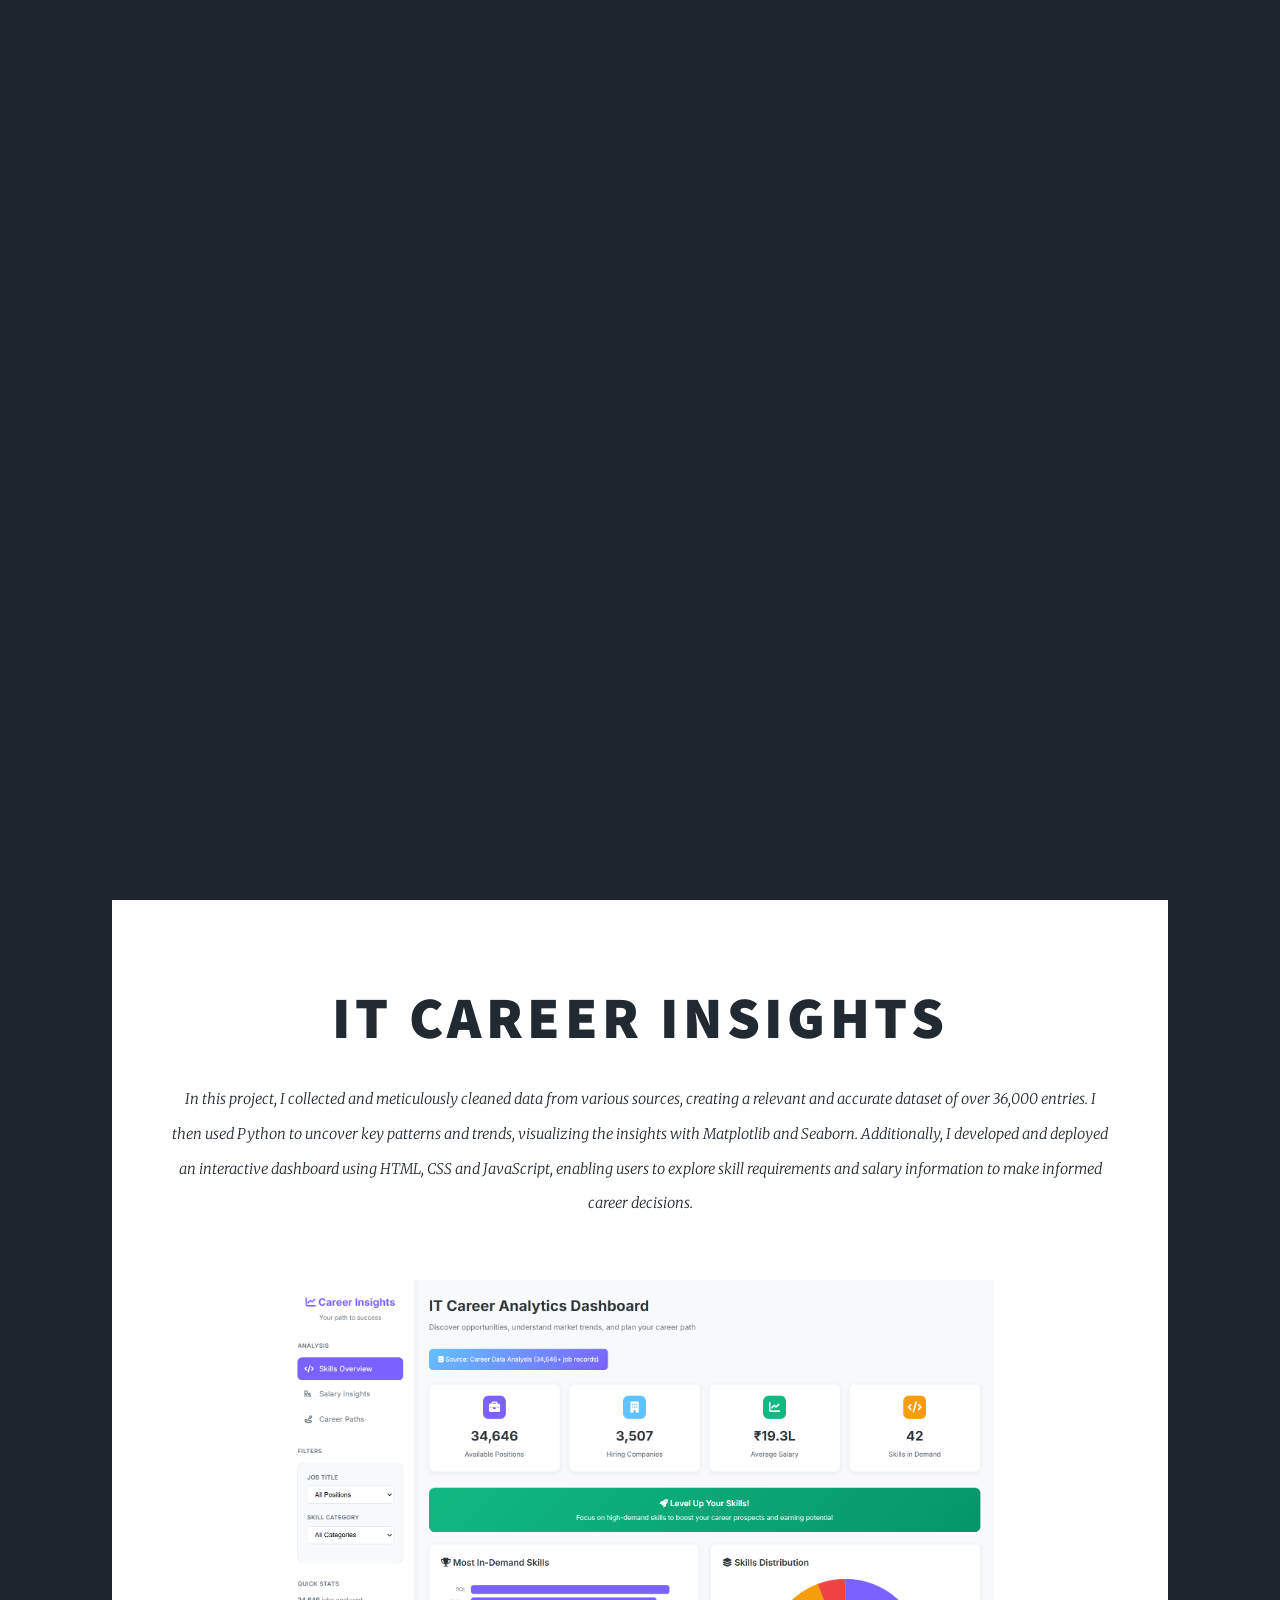
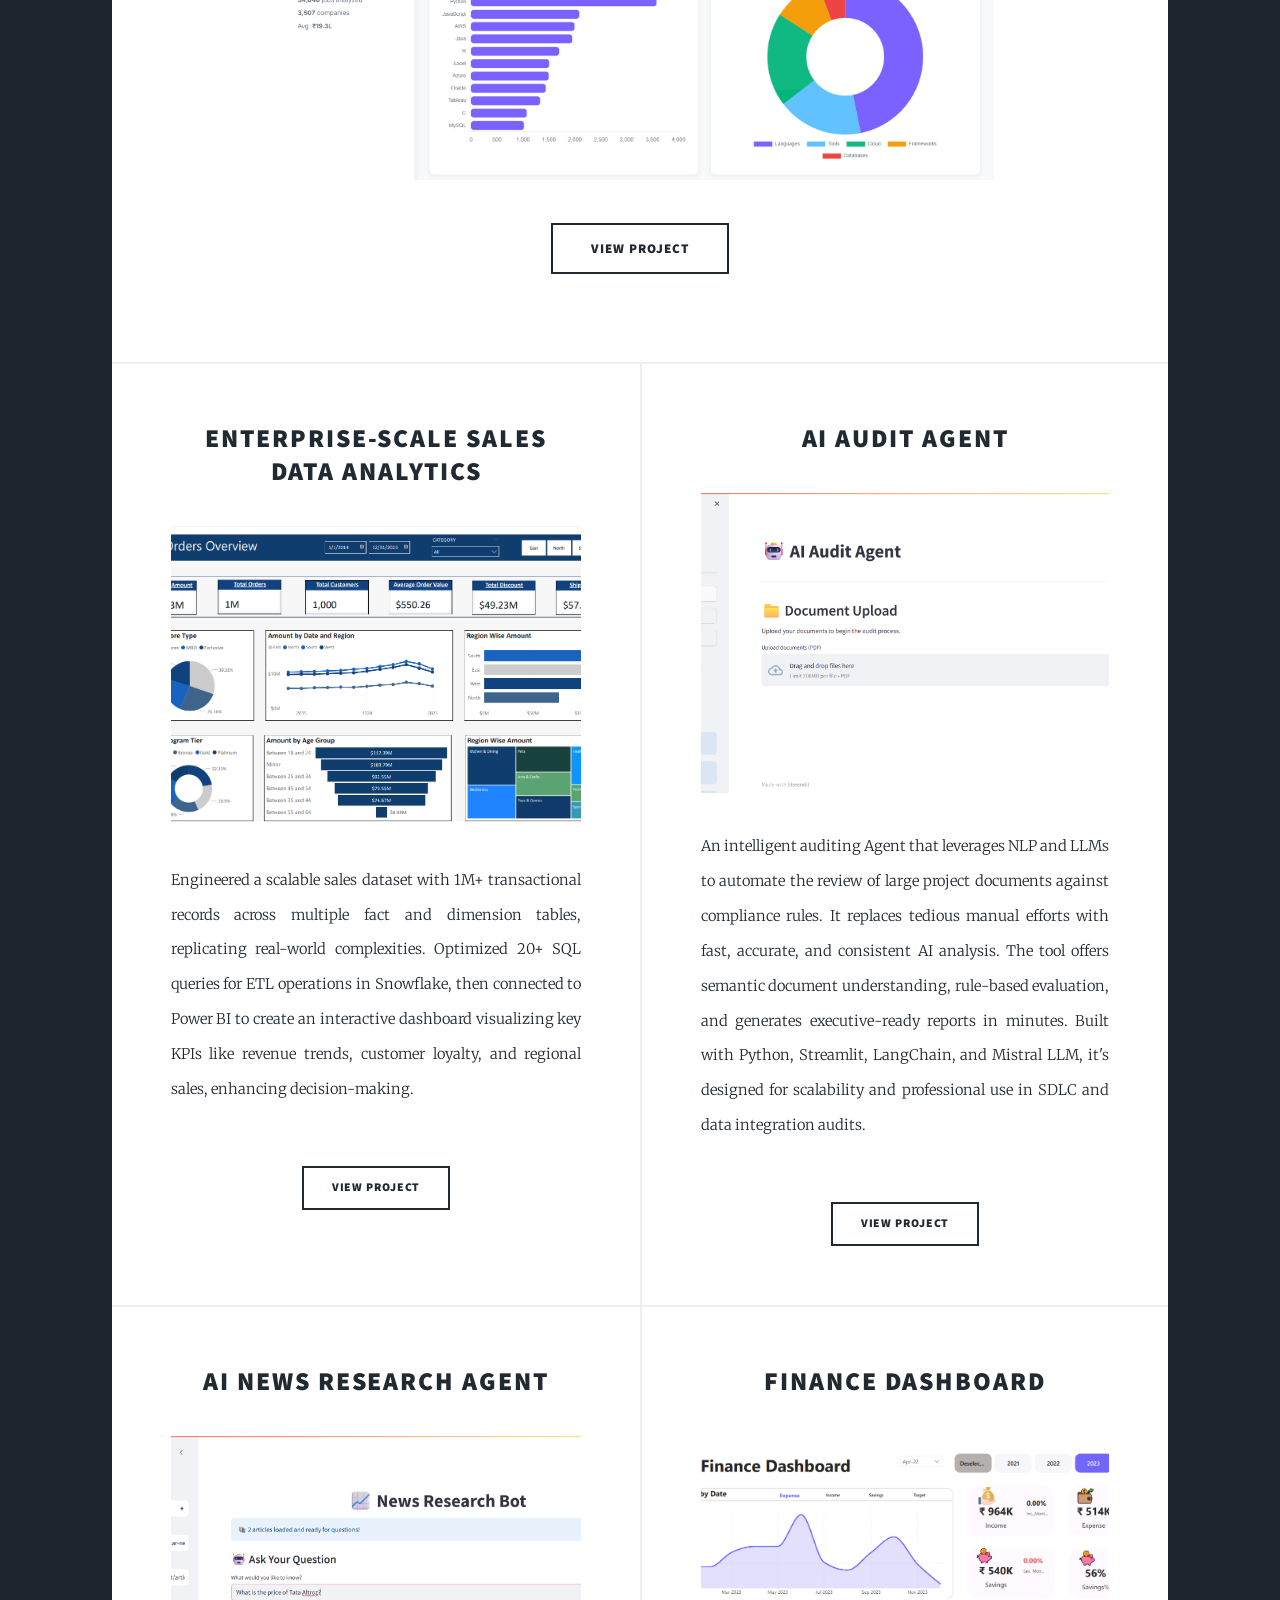
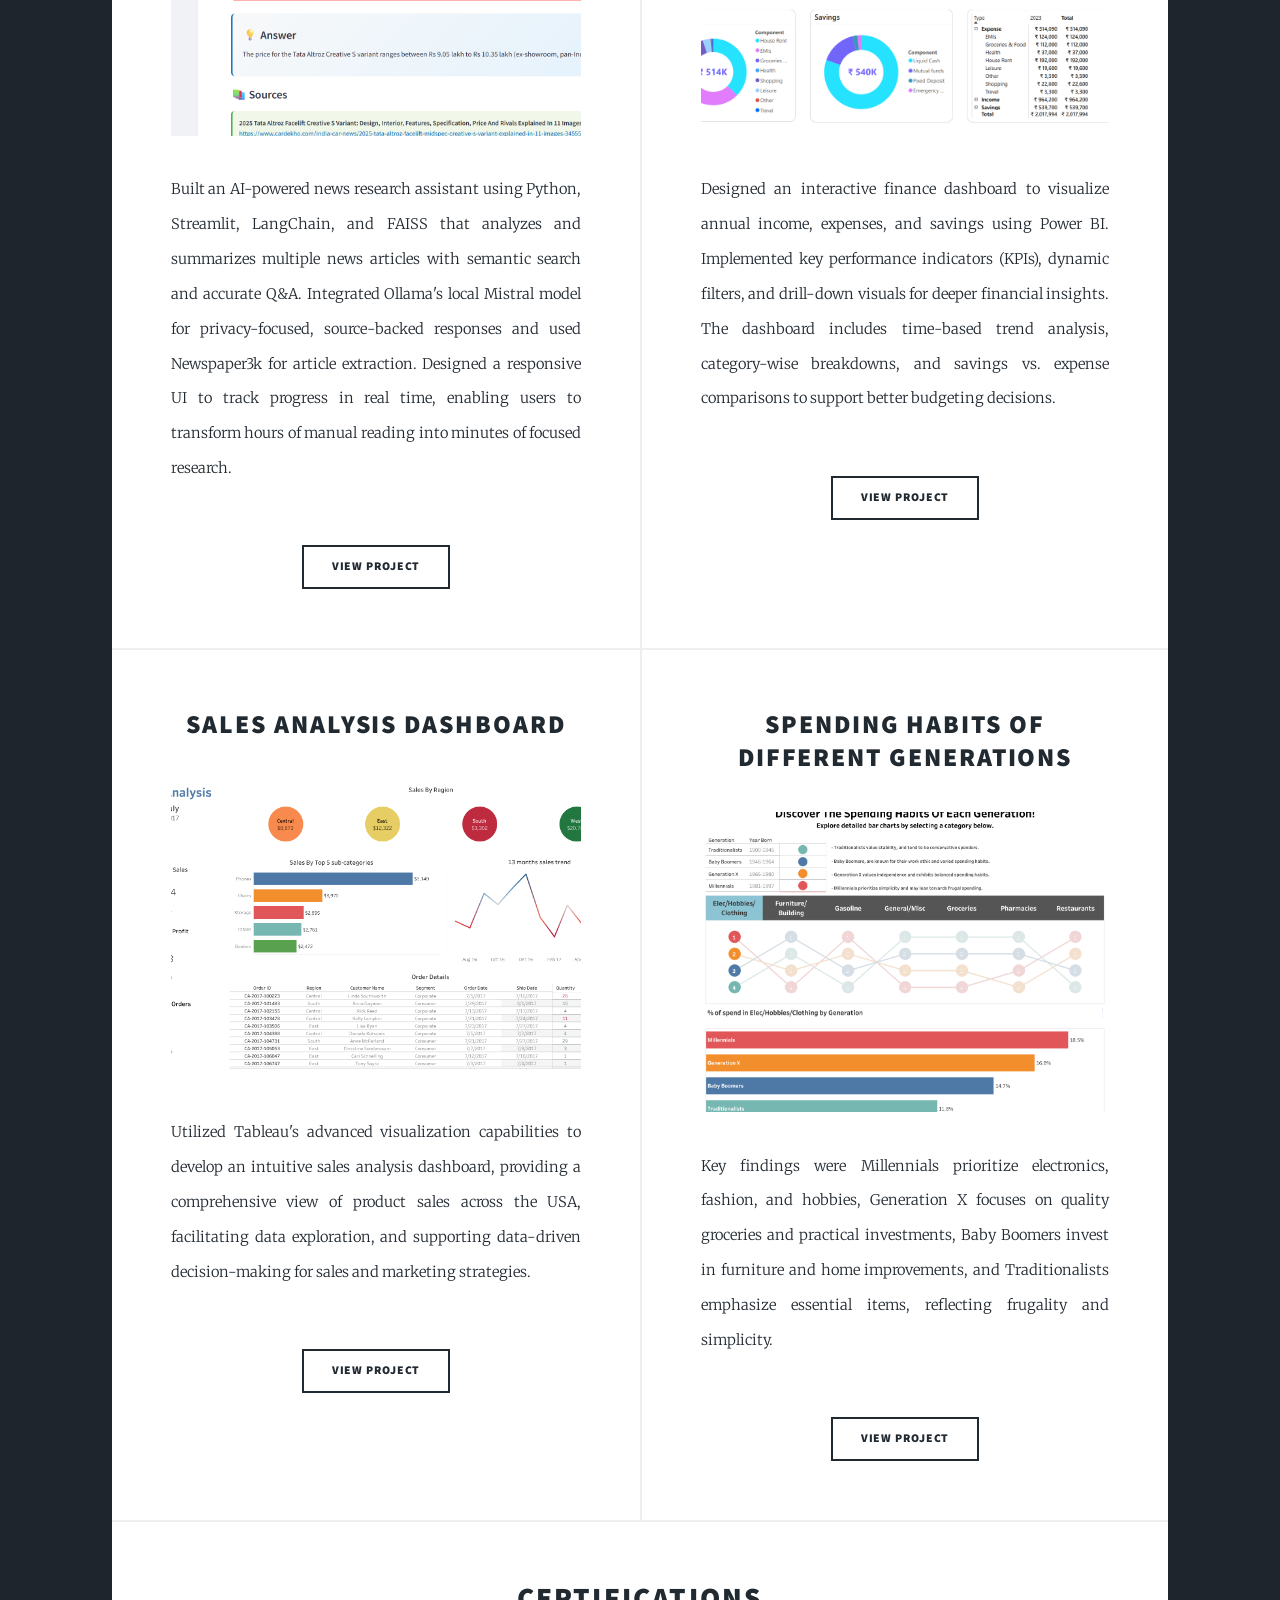
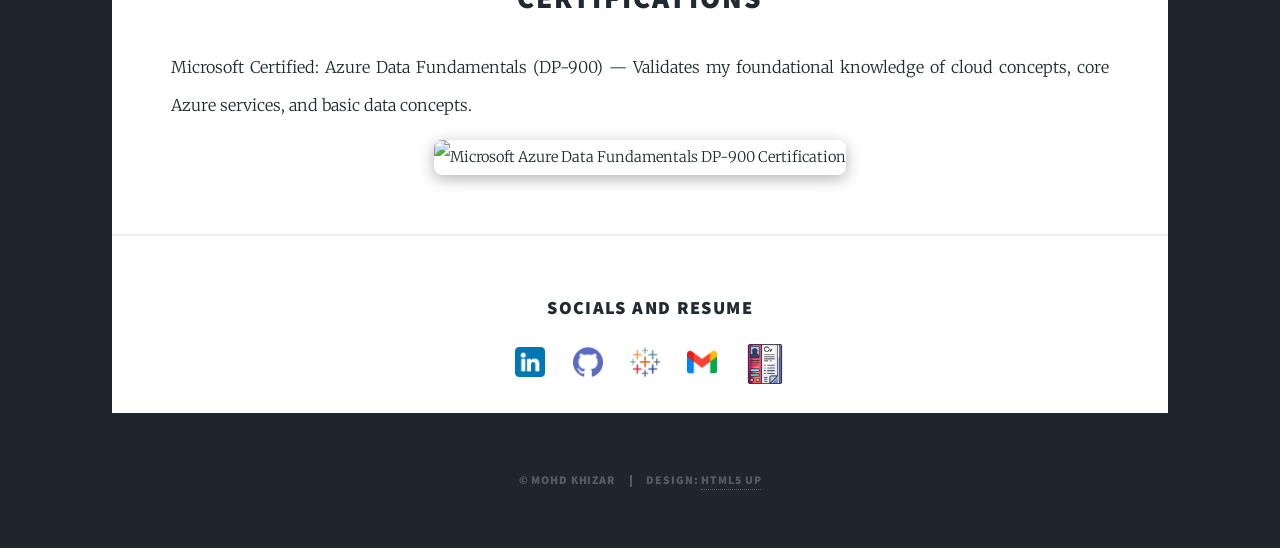
==== commit 624e9f1a: "Update index.html Added certification section" ====
--- a/index.html
+++ b/index.html
@@ -97,6 +97,44 @@
 				margin-top: 30px; /* Adjust this value to move the button lower */
 			}
 
+			/* Certifications section styling */
+			.certifications {
+				text-align: center;
+				margin: 4em 0;
+				padding: 2em 0;
+				border-top: 1px solid rgba(255, 255, 255, 0.1);
+			}
+
+			.certifications h2 {
+				margin-bottom: 1em;
+				font-size: 2em;
+			}
+
+			.certification-item {
+				margin: 2em 0;
+			}
+
+			.certification-item p {
+				margin-bottom: 1em;
+				font-size: 1.1em;
+				color: inherit;
+			}
+
+			.certification-image {
+				max-width: 600px;
+				width: 100%;
+				height: auto;
+				border-radius: 8px;
+				box-shadow: 0 4px 15px rgba(0, 0, 0, 0.3);
+				cursor: pointer;
+				transition: transform 0.3s ease-in-out, opacity 0.3s ease-in-out;
+			}
+
+			.certification-image:hover {
+				transform: scale(1.02);
+				opacity: 0.9;
+			}
+
 		</style>
 	</head>
 	<body class="is-preload">
@@ -107,7 +145,7 @@
 			<!-- Intro -->
 			<div id="intro">
 				<h1>Mohd Khizar - Data Analyst</h1>
-				<p>Welcome to my portfolio! I’m a Data Analyst with a 1.8 year of hands-on experience at EY, passionate about exploring data to uncover insights that drive informed, data-driven business decisions, and I excel in collaborative teamwork.</p>
+				<p>Welcome to my portfolio! I'm a Data Analyst with a 1.8 year of hands-on experience at EY, passionate about exploring data to uncover insights that drive informed, data-driven business decisions, and I excel in collaborative teamwork.</p>
 				<div class="skills">
 					<div class="skills-header">Some of my skills are:</div>
 					<span class="skill-tag"><img data-src="images/python.png" alt="Python Icon" loading="lazy" class="lazy" style="width: 30px; height: 30px; vertical-align: middle;" />Python</span>
@@ -187,7 +225,7 @@
 						<a href="#" class="image fit" onclick="openLightbox(this)" data-full-image="images/News Agent.png">
 							<img data-src="images/News Agent.png" alt="News Agent" loading="lazy" class="lazy" />
 						</a>
-						<p>Built an AI-powered news research assistant using Python, Streamlit, LangChain, and FAISS that analyzes and summarizes multiple news articles with semantic search and accurate Q&A. Integrated Ollama’s local Mistral model for privacy-focused, source-backed responses and used Newspaper3k for article extraction. Designed a responsive UI to track progress in real time, enabling users to transform hours of manual reading into minutes of focused research.</p>
+						<p>Built an AI-powered news research assistant using Python, Streamlit, LangChain, and FAISS that analyzes and summarizes multiple news articles with semantic search and accurate Q&A. Integrated Ollama's local Mistral model for privacy-focused, source-backed responses and used Newspaper3k for article extraction. Designed a responsive UI to track progress in real time, enabling users to transform hours of manual reading into minutes of focused research.</p>
 						<ul class="actions special">
 							<li><a href="https://github.com/Khizar246/AI_Agents/tree/main/AI_News_Research_Agent" target="_blank" class="button">View Project</a></li>
 						</ul>
@@ -228,6 +266,15 @@
 							<li><a href="https://public.tableau.com/views/SpendingHabitsOfDifferentGenerations/Dashboard1?:language=en-US&:sid=&:redirect=auth&:display_count=n&:origin=viz_share_link" target="_blank" class="button">View Project</a></li>
 						</ul>
 					</article>
+				</section>
+
+				<!-- Certifications Section -->
+				<section class="certifications">
+					<h2>Certifications</h2>
+					<div class="certification-item">
+						<p>Microsoft Certified: Azure Data Fundamentals (DP-900) — Validates my foundational knowledge of cloud concepts, core Azure services, and basic data concepts.</p>
+						<img data-src="images/DP900_Certification.png" alt="Microsoft Azure Data Fundamentals DP-900 Certification" class="certification-image lazy" onclick="openLightbox(this)" data-full-image="images/DP900_Certification.png" loading="lazy" />
+					</div>
 				</section>
 
 				<!-- Lightbox -->
@@ -251,7 +298,7 @@
 							<li><a href="https://public.tableau.com/app/profile/mohd.khizer/vizzes" target="_blank" class="icon brands alt">
 								<img data-src="images/tableau.png" alt="Tableau" loading="lazy" class="lazy" style="width: 30px; height: 30px; vertical-align: middle;" />
 								<span class="label">Tableau</span></a></li>
-							<li><a href="mailto:khizerjob75@gmail.com" target="_blank" class="icon brands alt">
+							<li><a href="mailto:khizerwork75@gmail.com" target="_blank" class="icon brands alt">
 								<img data-src="images/gmail.png" alt="Gmail icon" loading="lazy" class="lazy" style="width: 30px; height: 30px; vertical-align: middle;" />
 								<span class="label">Gmail</span></a></li>
 							<li><a href="assets/Resume.pdf" target="_blank" download class="icon brands alt">
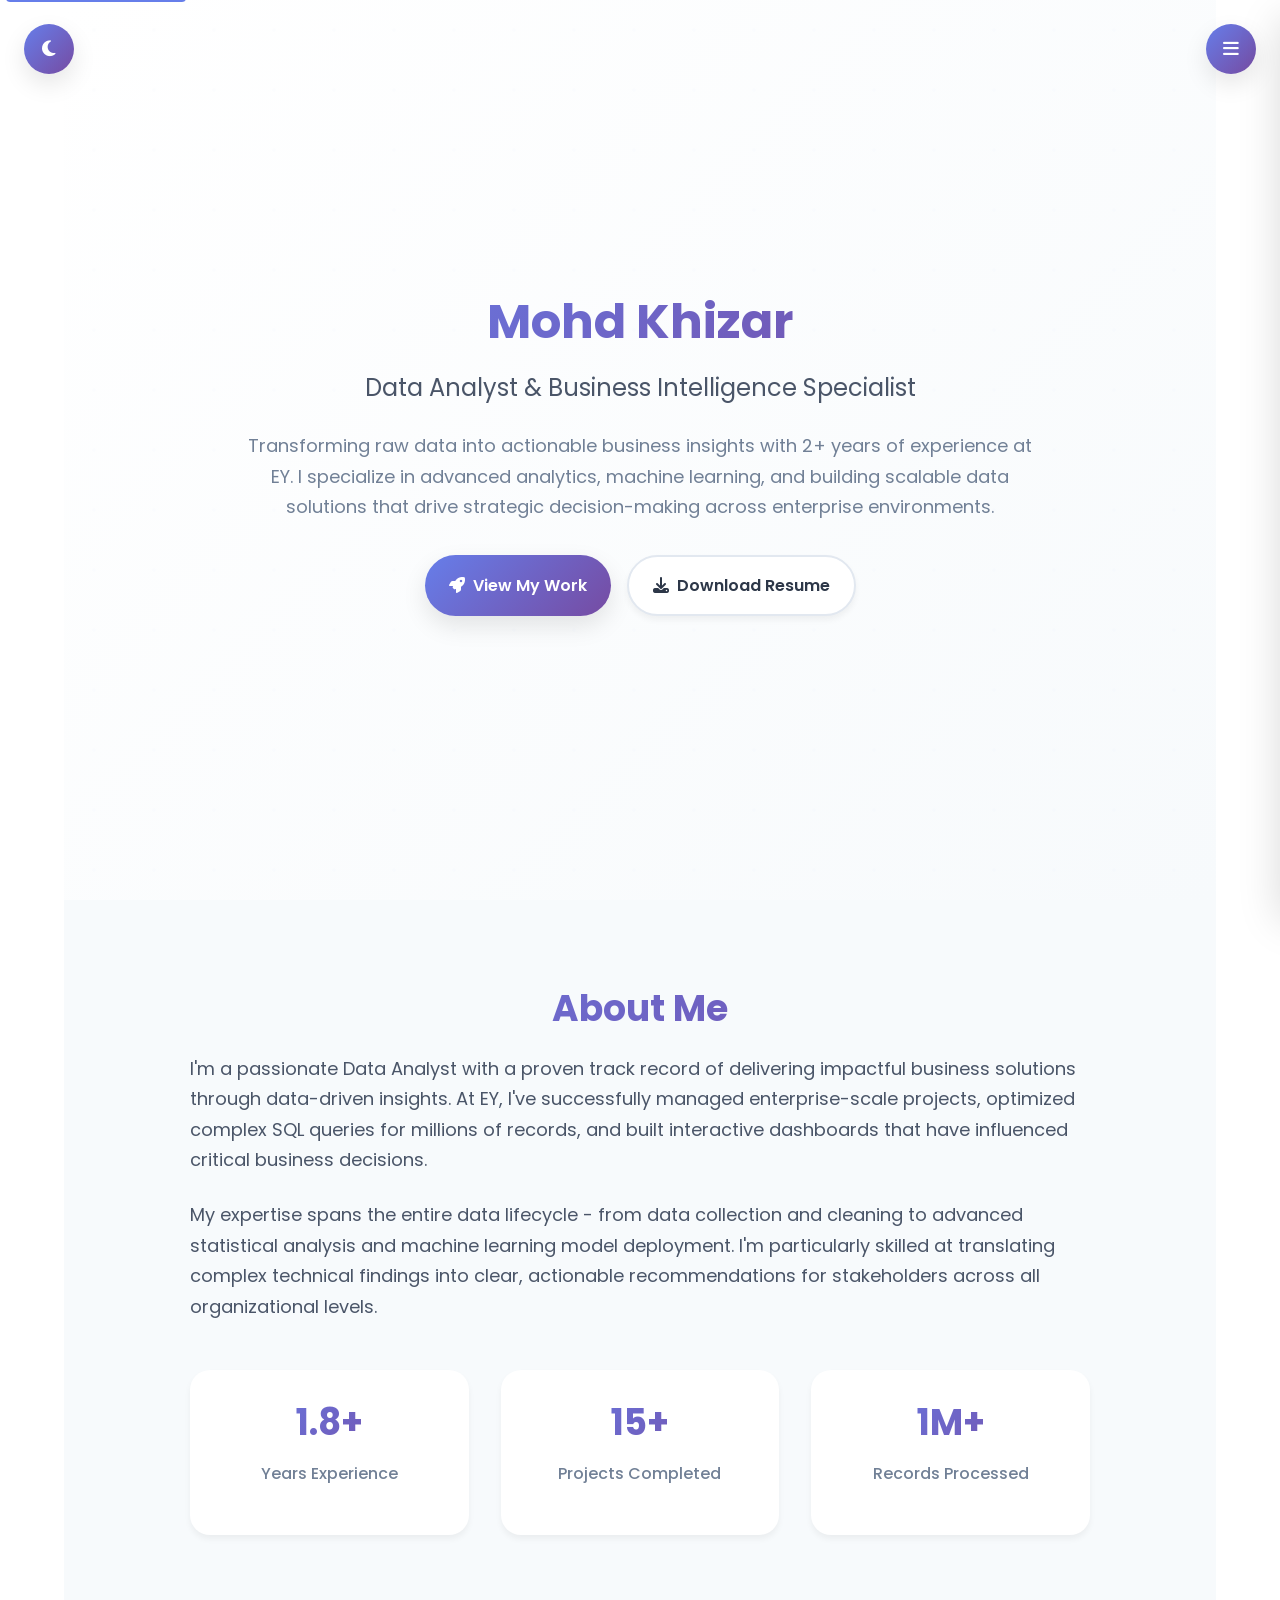
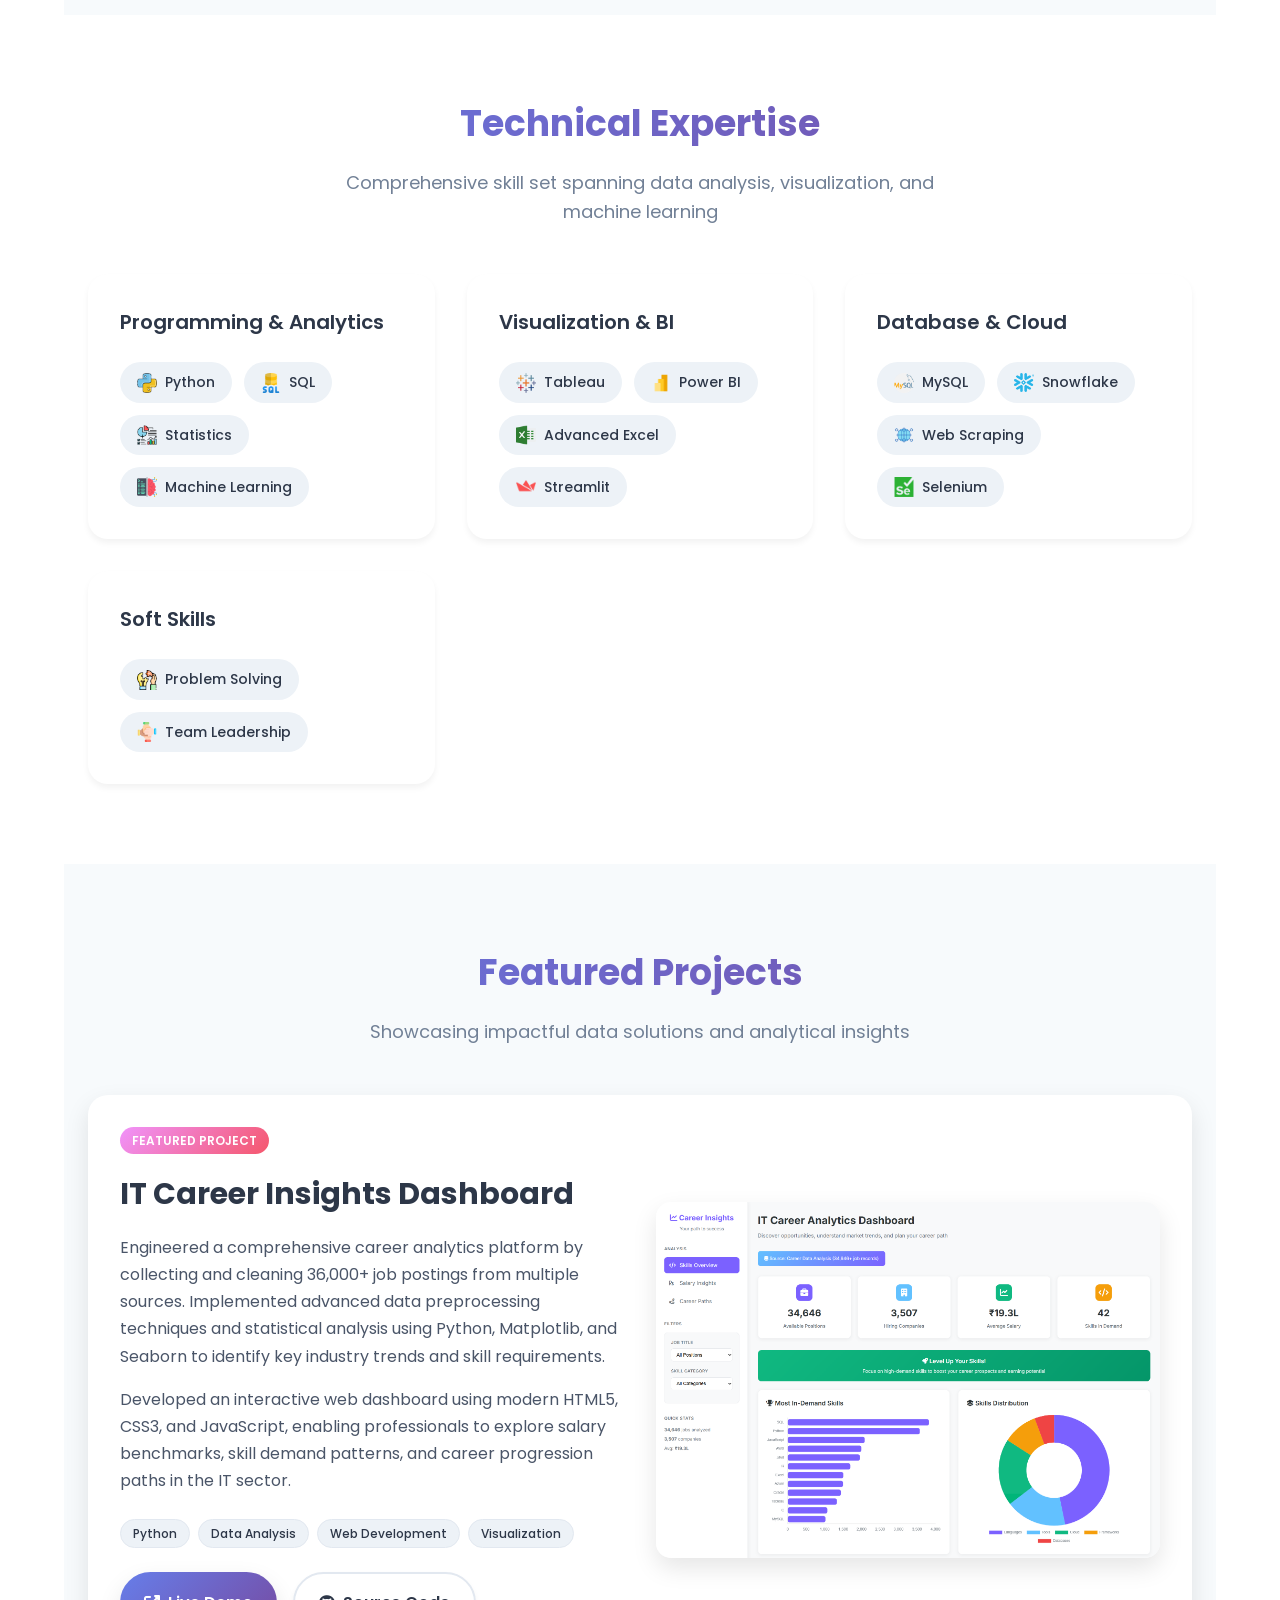
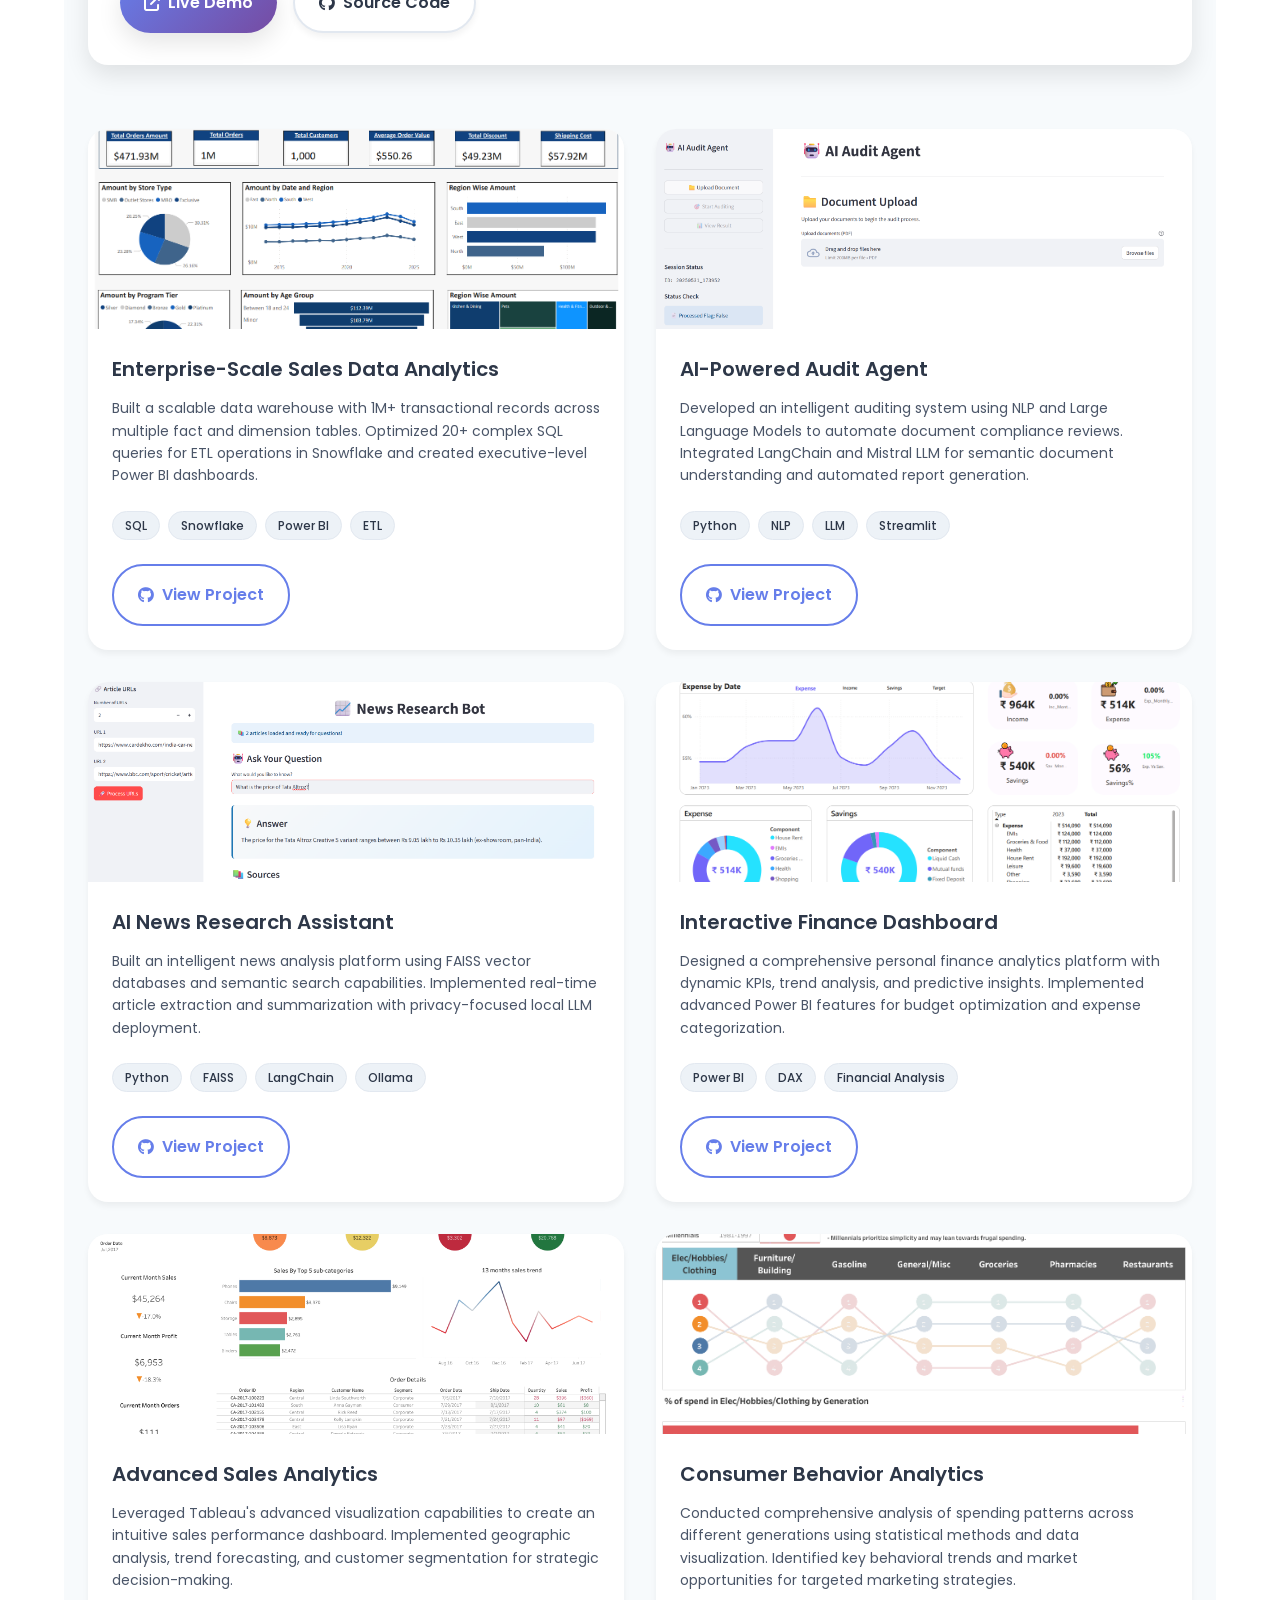
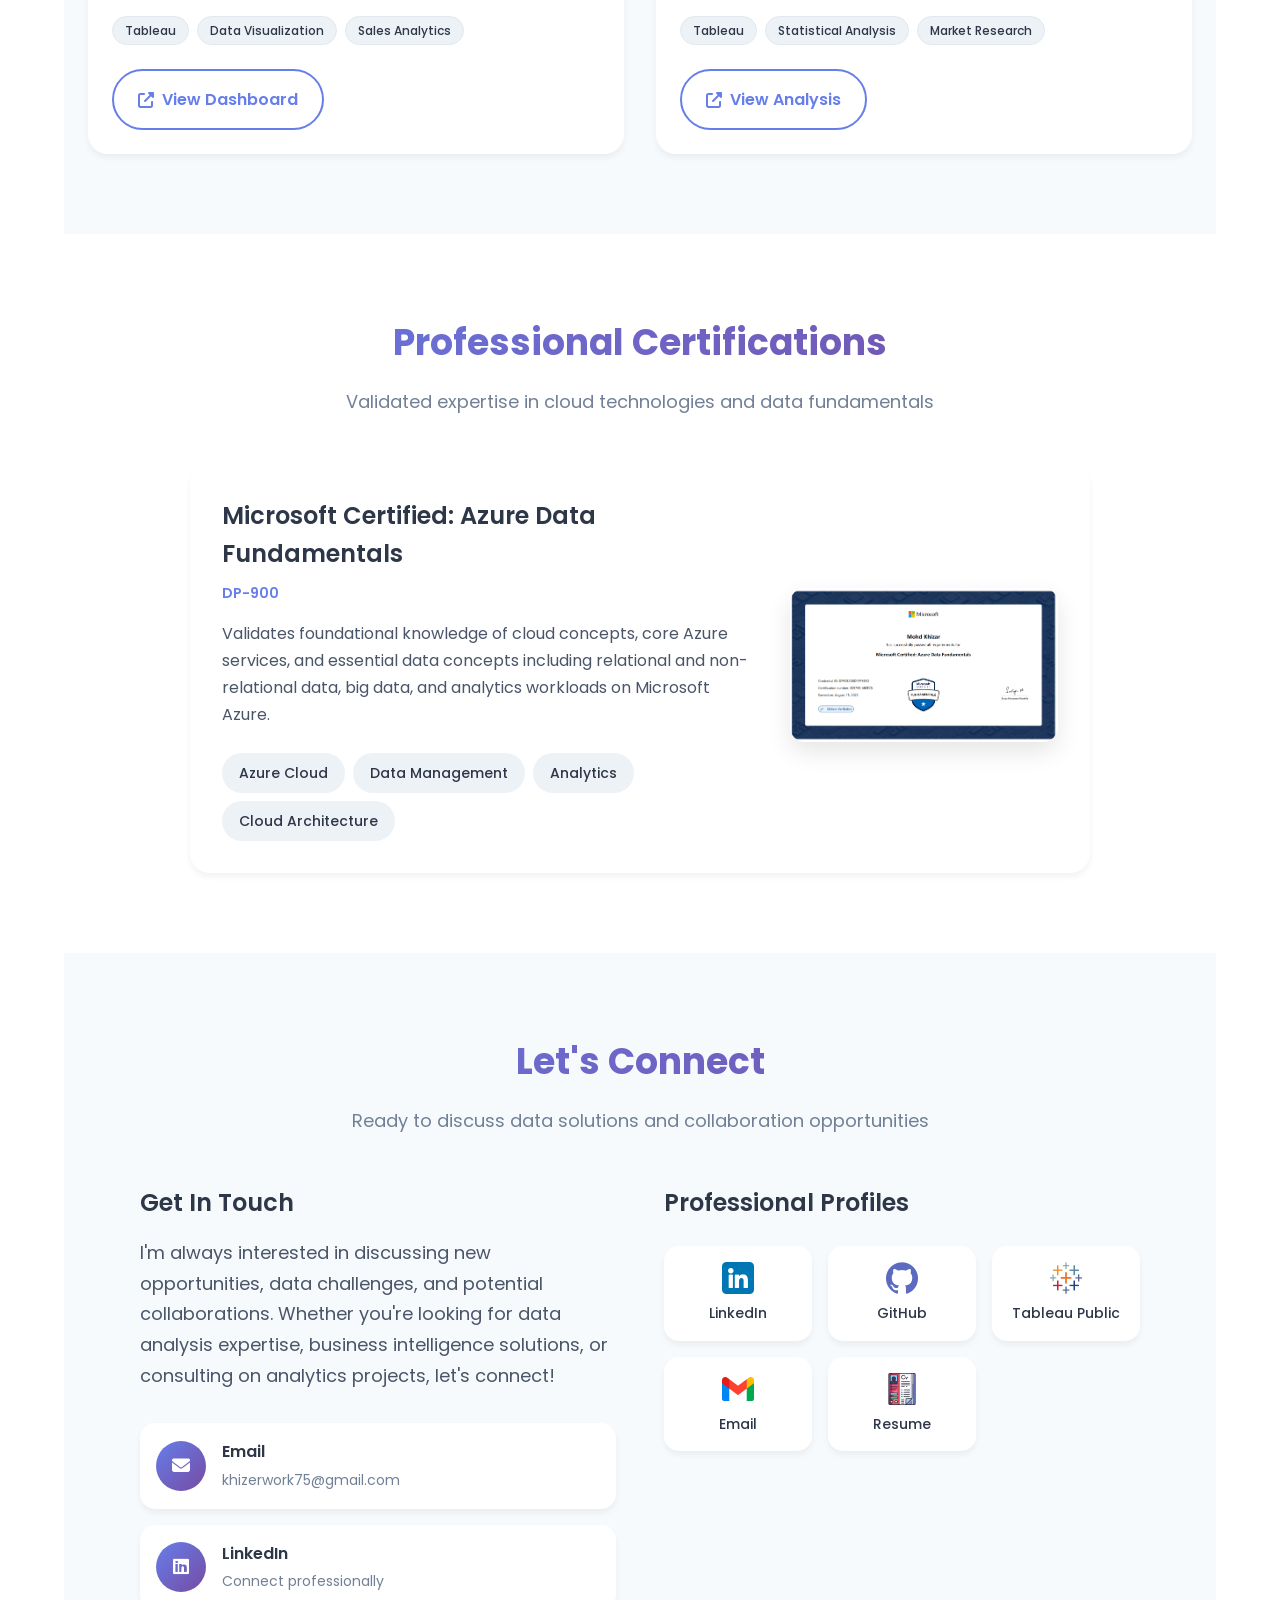
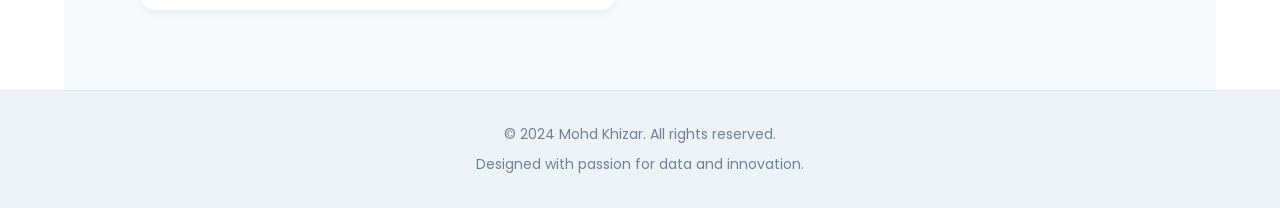
==== commit 4dede365: "Update index.html" ====
--- a/index.html
+++ b/index.html
@@ -1,370 +1,534 @@
-<!DOCTYPE HTML>
-<html>
-	<head>
-		<title>Mohd Khizar Portfolio</title>
-		<meta charset="utf-8" />
-		<meta name="viewport" content="width=device-width, initial-scale=1, user-scalable=no" />
-		<link rel="stylesheet" href="assets/css/main.css" />
-		<noscript><link rel="stylesheet" href="assets/css/noscript.css" /></noscript>
-
-		<style>
-			/* Lightbox styles */
-			.lightbox {
-				display: none;
-				position: fixed;
-				z-index: 9999;
-				top: 0;
-				left: 0;
-				width: 100%;
-				height: 100%;
-				background-color: rgba(0, 0, 0, 0.8);
-				opacity: 0;
-				transition: opacity 0.5s ease;
-			}
-
-			.lightbox img {
-				position: absolute;
-				max-width: 90%;
-				max-height: 90%;
-				top: 50%;
-				left: 50%;
-				transform: translate(-50%, -50%);
-			}
-
-			.lightbox.show {
-				opacity: 1;
-			}
-
-			/* Image hover effect */
-			.image img {
-				transition: transform 0.3s ease-in-out, opacity 0.3s ease-in-out;
-			}
-
-			.image:hover img {
-				transform: scale(1.05);
-				opacity: 0.8;
-			}
-
-			/* Button hover effect */
-			.button {
-				transition: background-color 0.3s ease, transform 0.3s ease;
-			}
-
-			.button:hover {
-				background-color: #ff5a5f; /* Change to your preferred hover color */
-				transform: scale(1.1);
-			}
-
-			/* Skill tags styling */
-			.skills {
-				margin-top: 20px;
-			}
-
-			.skill-tag {
-				display: inline-block;
-				background-color: #f0f0f0;
-				border-radius: 20px;
-				padding: 8px 15px;
-				margin: 5px;
-				font-size: 0.9em;
-				color: #333;
-				box-shadow: 0 2px 5px rgba(0, 0, 0, 0.1);
-				transition: background-color 0.3s ease, transform 0.3s ease;
-				text-align: center;
-			}
-
-			.skill-tag:hover {
-				background-color: #ff5a5f;
-				color: white;
-				transform: scale(1.05);
-			}
-
-			.skill-tag img {
-				width: 16px;
-				height: 16px;
-				margin-right: 8px;
-				vertical-align: middle;
-			}
-
-			.skills-header {
-				font-size: 1.5em;
-				margin-bottom: 10px;
-				font-weight: bold;
-			}
-
-			/* Additional styling to lower the View Project buttons */
-			.actions.special li .button {
-				margin-top: 30px; /* Adjust this value to move the button lower */
-			}
-
-			/* Certifications section styling */
-			.certifications {
-				text-align: center;
-				margin: 4em 0;
-				padding: 2em 0;
-				border-top: 1px solid rgba(255, 255, 255, 0.1);
-			}
-
-			.certifications h2 {
-				margin-bottom: 1em;
-				font-size: 2em;
-			}
-
-			.certification-item {
-				margin: 2em 0;
-			}
-
-			.certification-item p {
-				margin-bottom: 1em;
-				font-size: 1.1em;
-				color: inherit;
-			}
-
-			.certification-image {
-				max-width: 600px;
-				width: 100%;
-				height: auto;
-				border-radius: 8px;
-				box-shadow: 0 4px 15px rgba(0, 0, 0, 0.3);
-				cursor: pointer;
-				transition: transform 0.3s ease-in-out, opacity 0.3s ease-in-out;
-			}
-
-			.certification-image:hover {
-				transform: scale(1.02);
-				opacity: 0.9;
-			}
-
-		</style>
-	</head>
-	<body class="is-preload">
-
-		<!-- Wrapper -->
-		<div id="wrapper" class="fade-in">
-
-			<!-- Intro -->
-			<div id="intro">
-				<h1>Mohd Khizar - Data Analyst</h1>
-				<p>Welcome to my portfolio! I'm a Data Analyst with a 1.8 year of hands-on experience at EY, passionate about exploring data to uncover insights that drive informed, data-driven business decisions, and I excel in collaborative teamwork.</p>
-				<div class="skills">
-					<div class="skills-header">Some of my skills are:</div>
-					<span class="skill-tag"><img data-src="images/python.png" alt="Python Icon" loading="lazy" class="lazy" style="width: 30px; height: 30px; vertical-align: middle;" />Python</span>
-					<span class="skill-tag"><img data-src="images/sql.png" alt="SQL Icon" loading="lazy" class="lazy" style="width: 30px; height: 30px; vertical-align: middle;" />SQL</span>
-					<span class="skill-tag"><img data-src="images/tableau.png" alt="Tableau Icon" loading="lazy" class="lazy" style="width: 30px; height: 30px; vertical-align: middle;" />Tableau</span>
-					<span class="skill-tag"><img data-src="images/excel.png" alt="Excel Icon" loading="lazy" class="lazy" style="width: 30px; height: 30px; vertical-align: middle;" />Excel</span>
-					<span class="skill-tag"><img data-src="images/powerbi.png" alt="Power BI Icon" loading="lazy" class="lazy" style="width: 30px; height: 30px; vertical-align: middle;" />Power BI</span>
-					<span class="skill-tag"><img data-src="images/statistics.png" alt="Statistics Icon" loading="lazy" class="lazy" style="width: 30px; height: 30px; vertical-align: middle;" />Statistics</span>
-					<span class="skill-tag"><img data-src="images/ml.png" alt="Machine Learning Icon" loading="lazy" class="lazy" style="width: 40px; height: 40px; vertical-align: middle;" />Machine Learning</span>
-					<span class="skill-tag"><img data-src="images/streamlit.png" alt="Streamlit Icon" loading="lazy" class="lazy" style="width: 40px; height: 40px; vertical-align: middle;" />Streamlit</span>
-					<span class="skill-tag"><img data-src="images/Snowflake.png" alt="Snowflake Icon" loading="lazy" class="lazy" style="width: 40px; height: 40px; vertical-align: middle;" />Snowflake</span>
-					<span class="skill-tag"><img data-src="images/web_scraping.png" alt="Web Scraping Icon" loading="lazy" class="lazy" style="width: 40px; height: 40px; vertical-align: middle;" />Web Scraping</span>
-					<span class="skill-tag"><img data-src="images/mysql.png" alt="MySQL Icon" loading="lazy" class="lazy" style="width: 40px; height: 40px; vertical-align: middle;" />MySQL</span>
-					<span class="skill-tag"><img data-src="images/selenium.png" alt="Selenium Icon" loading="lazy" class="lazy" style="width: 40px; height: 40px; vertical-align: middle;" />Selenium</span>
-					<span class="skill-tag"><img data-src="images/problem_solving.png" alt="Problem Solving Icon" loading="lazy" class="lazy" style="width: 30px; height: 30px; vertical-align: middle;" />Problem Solving</span>
-					<span class="skill-tag"><img data-src="images/teamwork.png" alt="Teamwork Icon" loading="lazy" class="lazy" style="width: 40px; height: 40px; vertical-align: middle;" />Teamwork</span>			
-				</div>
-
-				<ul class="actions">
-					<li><a href="#header" class="button icon solid solo fa-arrow-down scrolly" style="position: relative; top: 50px;">Continue</a></li>
-				</ul>				
-			</div>
-			
-
-			<!-- Header -->
-			<header id="header">
-				<a href="index.html" class="logo">My Projects</a>
-			</header>
-
-			<!-- Main -->
-			<div id="main">
-
-				<!-- Featured Post -->
-				<article class="post featured">
-					<header class="major">
-						<h2>IT Career Insights</h2>
-						<p>In this project, I collected and meticulously cleaned data from various sources, creating a relevant and accurate dataset of over 36,000 entries. I then used Python to uncover key patterns and trends, visualizing the insights with Matplotlib and Seaborn. Additionally, I developed and deployed an interactive dashboard using HTML, CSS and JavaScript, enabling users to explore skill requirements and salary information to make informed career decisions.</p>
-					</header>
-					<a href="#" class="image featured" onclick="openLightbox(this)" data-full-image="images/IT Career Insights Dashboard.png">
-						<img data-src="images/IT Career Insights Dashboard.png" alt="IT Career Insights Dashboard screenshot" loading="lazy" class="lazy" />
-					</a>
-					<ul class="actions special">
-						<li><a href="https://khizar246.github.io/Indian_IT_Job_Trends.github.io/" target="_blank" class="button large">View Project</a></li>
-					</ul>
-				</article>
-
-				<!-- Posts -->
-				<section class="posts">
-					<article>
-						<header>
-							<h2><a href="#">ENTERPRISE-SCALE SALES DATA ANALYTICS</a></h2>
-						</header>
-						<a href="#" class="image fit" onclick="openLightbox(this)" data-full-image="images/Orders Dashboard.png">
-							<img data-src="images/Orders Dashboard.png" alt="Orders Dashboard" loading="lazy" class="lazy" />
-						</a>
-						<p>Engineered a scalable sales dataset with 1M+ transactional records across multiple fact and dimension tables, replicating real-world complexities. Optimized 20+ SQL queries for ETL operations in Snowflake, then connected to Power BI to create an interactive dashboard visualizing key KPIs like revenue trends, customer loyalty, and regional sales, enhancing decision-making.</p>
-						<ul class="actions special">
-							<li><a href="https://github.com/Khizar246/Analysis_Projects/tree/main/Enterprise_Scale_Order_Data_Analysis" target="_blank" class="button">View Project</a></li>
-						</ul>
-					</article>
-					<article>
-						<header>
-							<h2><a href="#">AI Audit Agent</a></h2>
-						</header>
-						<a href="#" class="image fit" onclick="openLightbox(this)" data-full-image="images/Audit Agent.png">
-							<img data-src="images/Audit Agent.png" alt="Audit Agent" loading="lazy" class="lazy" />
-						</a>
-						<p>An intelligent auditing Agent that leverages NLP and LLMs to automate the review of large project documents against compliance rules. It replaces tedious manual efforts with fast, accurate, and consistent AI analysis. The tool offers semantic document understanding, rule-based evaluation, and generates executive-ready reports in minutes. Built with Python, Streamlit, LangChain, and Mistral LLM, it's designed for scalability and professional use in SDLC and data integration audits.</p>
-						<ul class="actions special">
-							<li><a href="https://github.com/Khizar246/AI_Agents/tree/main/AI_Audit_Agent" target="_blank" class="button">View Project</a></li>
-						</ul>
-					</article>
-					<article>
-						<header>
-							<h2><a href="#">AI News Research Agent</a></h2>
-						</header>
-						<a href="#" class="image fit" onclick="openLightbox(this)" data-full-image="images/News Agent.png">
-							<img data-src="images/News Agent.png" alt="News Agent" loading="lazy" class="lazy" />
-						</a>
-						<p>Built an AI-powered news research assistant using Python, Streamlit, LangChain, and FAISS that analyzes and summarizes multiple news articles with semantic search and accurate Q&A. Integrated Ollama's local Mistral model for privacy-focused, source-backed responses and used Newspaper3k for article extraction. Designed a responsive UI to track progress in real time, enabling users to transform hours of manual reading into minutes of focused research.</p>
-						<ul class="actions special">
-							<li><a href="https://github.com/Khizar246/AI_Agents/tree/main/AI_News_Research_Agent" target="_blank" class="button">View Project</a></li>
-						</ul>
-					</article>
-					<article>
-						<header>
-							<h2><a href="#">Finance DASHBOARD</a></h2>
-						</header>
-						<a href="#" class="image fit" onclick="openLightbox(this)" data-full-image="images/Finance_Dashboard.png">
-							<img data-src="images/Finance_Dashboard.png" alt="Finance Dashboard screenshot" loading="lazy" class="lazy" />
-						</a>
-						<p>Designed an interactive finance dashboard to visualize annual income, expenses, and savings using Power BI. Implemented key performance indicators (KPIs), dynamic filters, and drill-down visuals for deeper financial insights. The dashboard includes time-based trend analysis, category-wise breakdowns, and savings vs. expense comparisons to support better budgeting decisions.</p>
-						<ul class="actions special">
-							<li><a href="https://github.com/Khizar246/PowerBI_Projects/tree/main/Finance%20Dashboard" target="_blank" class="button">View Project</a></li>
-						</ul>
-					</article>
-					<article>
-						<header>
-							<h2><a href="#">Sales Analysis Dashboard</a></h2>
-						</header>
-						<a href="#" class="image fit" onclick="openLightbox(this)" data-full-image="images/Sales Analysis Dashboard.png">
-							<img data-src="images/Sales Analysis Dashboard.png" alt="Sales Analysis Dashboard screenshot" loading="lazy" class="lazy" />
-						</a>
-						<p>Utilized Tableau's advanced visualization capabilities to develop an intuitive sales analysis dashboard, providing a comprehensive view of product sales across the USA, facilitating data exploration, and supporting data-driven decision-making for sales and marketing strategies.</p>
-						<ul class="actions special">
-							<li><a href="https://public.tableau.com/views/InteractiveSalesDashboard_16879807819150/SalesDasboardLandingPage?:language=en-US&:sid=&:redirect=auth&:display_count=n&:origin=viz_share_link" target="_blank" class="button">View Project</a></li>
-						</ul>
-					</article>
-					<article>
-						<header>
-							<h2><a href="#">Spending Habits Of Different Generations</a></h2>
-						</header>
-						<a href="#" class="image fit" onclick="openLightbox(this)" data-full-image="images/Spending Habits.png">
-							<img data-src="images/Spending Habits.png" alt="Spending Habits Of Different Generations dashboard screenshot" loading="lazy" class="lazy" />
-						</a>
-						<p>Key findings were Millennials prioritize electronics, fashion, and hobbies, Generation X focuses on quality groceries and practical investments, Baby Boomers invest in furniture and home improvements, and Traditionalists emphasize essential items, reflecting frugality and simplicity.</p>
-						<ul class="actions special">
-							<li><a href="https://public.tableau.com/views/SpendingHabitsOfDifferentGenerations/Dashboard1?:language=en-US&:sid=&:redirect=auth&:display_count=n&:origin=viz_share_link" target="_blank" class="button">View Project</a></li>
-						</ul>
-					</article>
-				</section>
-
-				<!-- Certifications Section -->
-				<section class="certifications">
-					<h2>Certifications</h2>
-					<div class="certification-item">
-						<p>Microsoft Certified: Azure Data Fundamentals (DP-900) — Validates my foundational knowledge of cloud concepts, core Azure services, and basic data concepts.</p>
-						<img data-src="images/DP900_Certification.png" alt="Microsoft Azure Data Fundamentals DP-900 Certification" class="certification-image lazy" onclick="openLightbox(this)" data-full-image="images/DP900_Certification.png" loading="lazy" />
-					</div>
-				</section>
-
-				<!-- Lightbox -->
-				<div id="lightbox" class="lightbox" onclick="closeLightbox()">
-					<img src="" alt="Full-size image">
-				</div>
-
-				<!-- Contact Information -->
-				<section class="split contact">
-					<section class="alt">
-					</section>
-					<section>
-						<h3>Socials and Resume</h3>
-						<ul class="icons alt">
-							<li><a href="https://www.linkedin.com/in/khizar246/" target="_blank" class="icon brands alt">
-								<img data-src="images/linkedin.png" alt="LinkedIn Icon" loading="lazy" class="lazy" style="width: 30px; height: 30px; vertical-align: middle;" />
-								<span class="label">LinkedIn</span></a></li>
-							<li><a href="https://github.com/Khizar246" target="_blank" class="icon brands alt">
-								<img data-src="images/github.png" alt="Github Icon" loading="lazy" class="lazy" style="width: 30px; height: 30px; vertical-align: middle;" />
-								<span class="label">GitHub</span></a></li>
-							<li><a href="https://public.tableau.com/app/profile/mohd.khizer/vizzes" target="_blank" class="icon brands alt">
-								<img data-src="images/tableau.png" alt="Tableau" loading="lazy" class="lazy" style="width: 30px; height: 30px; vertical-align: middle;" />
-								<span class="label">Tableau</span></a></li>
-							<li><a href="mailto:khizerwork75@gmail.com" target="_blank" class="icon brands alt">
-								<img data-src="images/gmail.png" alt="Gmail icon" loading="lazy" class="lazy" style="width: 30px; height: 30px; vertical-align: middle;" />
-								<span class="label">Gmail</span></a></li>
-							<li><a href="assets/Resume.pdf" target="_blank" download class="icon brands alt">
-								<img data-src="images/resume.png" alt="Resume Icon" loading="lazy" class="lazy" style="width: 40px; height: 40px; vertical-align: middle;" />
-								<span class="label">Resume</span></a></li>
-						</ul>
-					</section>
-				</section>
-			</div>
-
-			<!-- Copyright -->
-			<div id="copyright">
-				<ul><li>&copy; Mohd Khizar</li><li>Design: <a href="https://html5up.net">HTML5 UP</a></li></ul>
-			</div>
-
-		</div>
-
-		<!-- Scripts -->
-		<script src="assets/js/jquery.min.js"></script>
-		<script src="assets/js/jquery.scrollex.min.js"></script>
-		<script src="assets/js/jquery.scrolly.min.js"></script>
-		<script src="assets/js/browser.min.js"></script>
-		<script src="assets/js/breakpoints.min.js"></script>
-		<script src="assets/js/util.js"></script>
-		<script src="assets/js/main.js"></script>
-		<script>
-			document.addEventListener("DOMContentLoaded", function() {
-				var lazyImages = [].slice.call(document.querySelectorAll("img.lazy"));
-
-				if ("IntersectionObserver" in window) {
-					let lazyImageObserver = new IntersectionObserver(function(entries, observer) {
-						entries.forEach(function(entry) {
-							if (entry.isIntersecting) {
-								let lazyImage = entry.target;
-								lazyImage.src = lazyImage.dataset.src;
-								lazyImage.classList.remove("lazy");
-								lazyImageObserver.unobserve(lazyImage);
-							}
-						});
-					});
-
-					lazyImages.forEach(function(lazyImage) {
-						lazyImageObserver.observe(lazyImage);
-					});
-				} else {
-					// Fallback for browsers that do not support IntersectionObserver
-					lazyImages.forEach(function(lazyImage) {
-						lazyImage.src = lazyImage.dataset.src;
-					});
-				}
-			});
-
-			function openLightbox(element) {
-				var lightbox = document.getElementById('lightbox');
-				var fullImage = lightbox.querySelector('img');
-				fullImage.src = element.getAttribute('data-full-image');
-				lightbox.style.display = 'block';
-				setTimeout(() => lightbox.classList.add('show'), 10);  // Add the show class after a slight delay
-			}
-
-			function closeLightbox() {
-				var lightbox = document.getElementById('lightbox');
-				lightbox.classList.remove('show');
-				setTimeout(() => lightbox.style.display = 'none', 500);  // Wait for the fade-out effect to complete
-			}
-		</script>
-
-	</body>
+<!DOCTYPE html>
+<html lang="en">
+<head>
+    <meta charset="UTF-8">
+    <meta name="viewport" content="width=device-width, initial-scale=1.0">
+    <title>Mohd Khizar - Data Analyst Portfolio</title>
+    <meta name="description" content="Data Analyst with 1.8+ years experience at EY, specializing in Python, SQL, Power BI, and machine learning solutions.">
+    
+    <!-- Google Fonts -->
+    <link href="https://fonts.googleapis.com/css2?family=Poppins:wght@300;400;500;600;700&display=swap" rel="stylesheet">
+    
+    <!-- Font Awesome -->
+    <link rel="stylesheet" href="https://cdnjs.cloudflare.com/ajax/libs/font-awesome/6.4.0/css/all.min.css">
+    
+    <!-- Custom CSS -->
+    <link rel="stylesheet" href="assets/css/main.css">
+</head>
+<body>
+    <!-- Theme Toggle -->
+    <button id="theme-toggle" class="theme-toggle" aria-label="Toggle dark mode">
+        <i class="fas fa-moon"></i>
+    </button>
+
+    <!-- Navigation Menu Toggle -->
+    <button id="nav-toggle" class="nav-toggle" aria-label="Toggle navigation menu">
+        <i class="fas fa-bars"></i>
+    </button>
+
+    <!-- Navigation Menu -->
+    <nav id="nav-menu" class="nav-menu">
+        <div class="nav-header">
+            <h3>Navigation</h3>
+            <button id="nav-close" class="nav-close" aria-label="Close navigation">
+                <i class="fas fa-times"></i>
+            </button>
+        </div>
+        <ul class="nav-links">
+            <li><a href="#home" data-section="home">Home</a></li>
+            <li><a href="#about" data-section="about">About</a></li>
+            <li><a href="#skills" data-section="skills">Skills</a></li>
+            <li><a href="#projects" data-section="projects">Projects</a></li>
+            <li><a href="#certifications" data-section="certifications">Certifications</a></li>
+            <li><a href="#contact" data-section="contact">Contact</a></li>
+        </ul>
+    </nav>
+
+    <!-- Navigation Overlay -->
+    <div id="nav-overlay" class="nav-overlay"></div>
+
+    <!-- Main Container -->
+    <main class="container">
+        <!-- Hero Section -->
+        <section id="home" class="hero-section">
+            <div class="hero-content">
+                <h1 class="hero-title">
+                    <span class="gradient-text">Mohd Khizar</span>
+                    <span class="hero-subtitle">Data Analyst & Business Intelligence Specialist</span>
+                </h1>
+                <p class="hero-description">
+                    Transforming raw data into actionable business insights with 2+ years of experience at EY. 
+                    I specialize in advanced analytics, machine learning, and building scalable data solutions 
+                    that drive strategic decision-making across enterprise environments.
+                </p>
+                <div class="hero-cta">
+                    <a href="#projects" class="btn btn-primary">
+                        <i class="fas fa-rocket"></i>
+                        View My Work
+                    </a>
+                    <a href="assets/Resume.pdf" target="_blank" class="btn btn-secondary">
+                        <i class="fas fa-download"></i>
+                        Download Resume
+                    </a>
+                </div>
+            </div>
+        </section>
+
+        <!-- About Section -->
+        <section id="about" class="about-section">
+            <div class="section-container">
+                <h2 class="section-title">About Me</h2>
+                <div class="about-content">
+                    <div class="about-text">
+                        <p>
+                            I'm a passionate Data Analyst with a proven track record of delivering impactful business solutions 
+                            through data-driven insights. At EY, I've successfully managed enterprise-scale projects, 
+                            optimized complex SQL queries for millions of records, and built interactive dashboards 
+                            that have influenced critical business decisions.
+                        </p>
+                        <p>
+                            My expertise spans the entire data lifecycle - from data collection and cleaning to 
+                            advanced statistical analysis and machine learning model deployment. I'm particularly 
+                            skilled at translating complex technical findings into clear, actionable recommendations 
+                            for stakeholders across all organizational levels.
+                        </p>
+                        <div class="about-stats">
+                            <div class="stat-item">
+                                <h3>1.8+</h3>
+                                <p>Years Experience</p>
+                            </div>
+                            <div class="stat-item">
+                                <h3>15+</h3>
+                                <p>Projects Completed</p>
+                            </div>
+                            <div class="stat-item">
+                                <h3>1M+</h3>
+                                <p>Records Processed</p>
+                            </div>
+                        </div>
+                    </div>
+                </div>
+            </div>
+        </section>
+
+        <!-- Skills Section -->
+        <section id="skills" class="skills-section">
+            <div class="section-container">
+                <h2 class="section-title">Technical Expertise</h2>
+                <p class="section-subtitle">Comprehensive skill set spanning data analysis, visualization, and machine learning</p>
+                
+                <div class="skills-grid">
+                    <div class="skill-category">
+                        <h3>Programming & Analytics</h3>
+                        <div class="skills-list">
+                            <span class="skill-tag">
+                                <img src="images/python.png" alt="Python" />
+                                Python
+                            </span>
+                            <span class="skill-tag">
+                                <img src="images/sql.png" alt="SQL" />
+                                SQL
+                            </span>
+                            <span class="skill-tag">
+                                <img src="images/statistics.png" alt="Statistics" />
+                                Statistics
+                            </span>
+                            <span class="skill-tag">
+                                <img src="images/ml.png" alt="Machine Learning" />
+                                Machine Learning
+                            </span>
+                        </div>
+                    </div>
+
+                    <div class="skill-category">
+                        <h3>Visualization & BI</h3>
+                        <div class="skills-list">
+                            <span class="skill-tag">
+                                <img src="images/tableau.png" alt="Tableau" />
+                                Tableau
+                            </span>
+                            <span class="skill-tag">
+                                <img src="images/powerbi.png" alt="Power BI" />
+                                Power BI
+                            </span>
+                            <span class="skill-tag">
+                                <img src="images/excel.png" alt="Excel" />
+                                Advanced Excel
+                            </span>
+                            <span class="skill-tag">
+                                <img src="images/streamlit.png" alt="Streamlit" />
+                                Streamlit
+                            </span>
+                        </div>
+                    </div>
+
+                    <div class="skill-category">
+                        <h3>Database & Cloud</h3>
+                        <div class="skills-list">
+                            <span class="skill-tag">
+                                <img src="images/mysql.png" alt="MySQL" />
+                                MySQL
+                            </span>
+                            <span class="skill-tag">
+                                <img src="images/Snowflake.png" alt="Snowflake" />
+                                Snowflake
+                            </span>
+                            <span class="skill-tag">
+                                <img src="images/web_scraping.png" alt="Web Scraping" />
+                                Web Scraping
+                            </span>
+                            <span class="skill-tag">
+                                <img src="images/selenium.png" alt="Selenium" />
+                                Selenium
+                            </span>
+                        </div>
+                    </div>
+
+                    <div class="skill-category">
+                        <h3>Soft Skills</h3>
+                        <div class="skills-list">
+                            <span class="skill-tag">
+                                <img src="images/problem_solving.png" alt="Problem Solving" />
+                                Problem Solving
+                            </span>
+                            <span class="skill-tag">
+                                <img src="images/teamwork.png" alt="Teamwork" />
+                                Team Leadership
+                            </span>
+                        </div>
+                    </div>
+                </div>
+            </div>
+        </section>
+
+        <!-- Projects Section -->
+        <section id="projects" class="projects-section">
+            <div class="section-container">
+                <h2 class="section-title">Featured Projects</h2>
+                <p class="section-subtitle">Showcasing impactful data solutions and analytical insights</p>
+
+                <!-- Featured Project -->
+                <div class="featured-project">
+                    <div class="project-content">
+                        <div class="project-info">
+                            <span class="project-tag">Featured Project</span>
+                            <h3>IT Career Insights Dashboard</h3>
+                            <p>
+                                Engineered a comprehensive career analytics platform by collecting and cleaning 36,000+ 
+                                job postings from multiple sources. Implemented advanced data preprocessing techniques 
+                                and statistical analysis using Python, Matplotlib, and Seaborn to identify key industry 
+                                trends and skill requirements.
+                            </p>
+                            <p>
+                                Developed an interactive web dashboard using modern HTML5, CSS3, and JavaScript, 
+                                enabling professionals to explore salary benchmarks, skill demand patterns, and 
+                                career progression paths in the IT sector.
+                            </p>
+                            <div class="project-tech">
+                                <span class="tech-tag">Python</span>
+                                <span class="tech-tag">Data Analysis</span>
+                                <span class="tech-tag">Web Development</span>
+                                <span class="tech-tag">Visualization</span>
+                            </div>
+                            <div class="project-links">
+                                <a href="https://khizar246.github.io/Indian_IT_Job_Trends.github.io/" target="_blank" class="btn btn-primary">
+                                    <i class="fas fa-external-link-alt"></i>
+                                    Live Demo
+                                </a>
+                                <a href="https://github.com/Khizar246/Indian_IT_Job_Trends.github.io" target="_blank" class="btn btn-secondary">
+                                    <i class="fab fa-github"></i>
+                                    Source Code
+                                </a>
+                            </div>
+                        </div>
+                        <div class="project-image">
+                            <img src="images/IT Career Insights Dashboard.png" alt="IT Career Insights Dashboard" class="clickable-image" />
+                        </div>
+                    </div>
+                </div>
+
+                <!-- Other Projects Grid -->
+                <div class="projects-grid">
+                    <article class="project-card">
+                        <div class="project-image-container">
+                            <img src="images/Orders Dashboard.png" alt="Enterprise Sales Analytics Dashboard" class="clickable-image" />
+                            <div class="project-overlay">
+                                <h4>Enterprise-Scale Sales Analytics</h4>
+                            </div>
+                        </div>
+                        <div class="project-details">
+                            <h4>Enterprise-Scale Sales Data Analytics</h4>
+                            <p>
+                                Built a scalable data warehouse with 1M+ transactional records across multiple 
+                                fact and dimension tables. Optimized 20+ complex SQL queries for ETL operations 
+                                in Snowflake and created executive-level Power BI dashboards.
+                            </p>
+                            <div class="project-tech">
+                                <span class="tech-tag">SQL</span>
+                                <span class="tech-tag">Snowflake</span>
+                                <span class="tech-tag">Power BI</span>
+                                <span class="tech-tag">ETL</span>
+                            </div>
+                            <a href="https://github.com/Khizar246/Analysis_Projects/tree/main/Enterprise_Scale_Order_Data_Analysis" target="_blank" class="btn btn-outline">
+                                <i class="fab fa-github"></i>
+                                View Project
+                            </a>
+                        </div>
+                    </article>
+
+                    <article class="project-card">
+                        <div class="project-image-container">
+                            <img src="images/Audit Agent.png" alt="AI Audit Agent Interface" class="clickable-image" />
+                            <div class="project-overlay">
+                                <h4>AI Audit Agent</h4>
+                            </div>
+                        </div>
+                        <div class="project-details">
+                            <h4>AI-Powered Audit Agent</h4>
+                            <p>
+                                Developed an intelligent auditing system using NLP and Large Language Models 
+                                to automate document compliance reviews. Integrated LangChain and Mistral LLM 
+                                for semantic document understanding and automated report generation.
+                            </p>
+                            <div class="project-tech">
+                                <span class="tech-tag">Python</span>
+                                <span class="tech-tag">NLP</span>
+                                <span class="tech-tag">LLM</span>
+                                <span class="tech-tag">Streamlit</span>
+                            </div>
+                            <a href="https://github.com/Khizar246/AI_Agents/tree/main/AI_Audit_Agent" target="_blank" class="btn btn-outline">
+                                <i class="fab fa-github"></i>
+                                View Project
+                            </a>
+                        </div>
+                    </article>
+
+                    <article class="project-card">
+                        <div class="project-image-container">
+                            <img src="images/News Agent.png" alt="AI News Research Agent" class="clickable-image" />
+                            <div class="project-overlay">
+                                <h4>AI News Research Agent</h4>
+                            </div>
+                        </div>
+                        <div class="project-details">
+                            <h4>AI News Research Assistant</h4>
+                            <p>
+                                Built an intelligent news analysis platform using FAISS vector databases and 
+                                semantic search capabilities. Implemented real-time article extraction and 
+                                summarization with privacy-focused local LLM deployment.
+                            </p>
+                            <div class="project-tech">
+                                <span class="tech-tag">Python</span>
+                                <span class="tech-tag">FAISS</span>
+                                <span class="tech-tag">LangChain</span>
+                                <span class="tech-tag">Ollama</span>
+                            </div>
+                            <a href="https://github.com/Khizar246/AI_Agents/tree/main/AI_News_Research_Agent" target="_blank" class="btn btn-outline">
+                                <i class="fab fa-github"></i>
+                                View Project
+                            </a>
+                        </div>
+                    </article>
+
+                    <article class="project-card">
+                        <div class="project-image-container">
+                            <img src="images/Finance_Dashboard.png" alt="Personal Finance Dashboard" class="clickable-image" />
+                            <div class="project-overlay">
+                                <h4>Finance Analytics Dashboard</h4>
+                            </div>
+                        </div>
+                        <div class="project-details">
+                            <h4>Interactive Finance Dashboard</h4>
+                            <p>
+                                Designed a comprehensive personal finance analytics platform with dynamic KPIs, 
+                                trend analysis, and predictive insights. Implemented advanced Power BI features 
+                                for budget optimization and expense categorization.
+                            </p>
+                            <div class="project-tech">
+                                <span class="tech-tag">Power BI</span>
+                                <span class="tech-tag">DAX</span>
+                                <span class="tech-tag">Financial Analysis</span>
+                            </div>
+                            <a href="https://github.com/Khizar246/PowerBI_Projects/tree/main/Finance%20Dashboard" target="_blank" class="btn btn-outline">
+                                <i class="fab fa-github"></i>
+                                View Project
+                            </a>
+                        </div>
+                    </article>
+
+                    <article class="project-card">
+                        <div class="project-image-container">
+                            <img src="images/Sales Analysis Dashboard.png" alt="Sales Analysis Dashboard" class="clickable-image" />
+                            <div class="project-overlay">
+                                <h4>Sales Analysis Dashboard</h4>
+                            </div>
+                        </div>
+                        <div class="project-details">
+                            <h4>Advanced Sales Analytics</h4>
+                            <p>
+                                Leveraged Tableau's advanced visualization capabilities to create an intuitive 
+                                sales performance dashboard. Implemented geographic analysis, trend forecasting, 
+                                and customer segmentation for strategic decision-making.
+                            </p>
+                            <div class="project-tech">
+                                <span class="tech-tag">Tableau</span>
+                                <span class="tech-tag">Data Visualization</span>
+                                <span class="tech-tag">Sales Analytics</span>
+                            </div>
+                            <a href="https://public.tableau.com/views/InteractiveSalesDashboard_16879807819150/SalesDasboardLandingPage" target="_blank" class="btn btn-outline">
+                                <i class="fas fa-external-link-alt"></i>
+                                View Dashboard
+                            </a>
+                        </div>
+                    </article>
+
+                    <article class="project-card">
+                        <div class="project-image-container">
+                            <img src="images/Spending Habits.png" alt="Generational Spending Analysis" class="clickable-image" />
+                            <div class="project-overlay">
+                                <h4>Generational Spending Analysis</h4>
+                            </div>
+                        </div>
+                        <div class="project-details">
+                            <h4>Consumer Behavior Analytics</h4>
+                            <p>
+                                Conducted comprehensive analysis of spending patterns across different generations 
+                                using statistical methods and data visualization. Identified key behavioral trends 
+                                and market opportunities for targeted marketing strategies.
+                            </p>
+                            <div class="project-tech">
+                                <span class="tech-tag">Tableau</span>
+                                <span class="tech-tag">Statistical Analysis</span>
+                                <span class="tech-tag">Market Research</span>
+                            </div>
+                            <a href="https://public.tableau.com/views/SpendingHabitsOfDifferentGenerations/Dashboard1" target="_blank" class="btn btn-outline">
+                                <i class="fas fa-external-link-alt"></i>
+                                View Analysis
+                            </a>
+                        </div>
+                    </article>
+                </div>
+            </div>
+        </section>
+
+        <!-- Certifications Section -->
+        <section id="certifications" class="certifications-section">
+            <div class="section-container">
+                <h2 class="section-title">Professional Certifications</h2>
+                <p class="section-subtitle">Validated expertise in cloud technologies and data fundamentals</p>
+                
+                <div class="certifications-grid">
+                    <div class="certification-card">
+                        <div class="certification-info">
+                            <h3>Microsoft Certified: Azure Data Fundamentals</h3>
+                            <p class="certification-code">DP-900</p>
+                            <p class="certification-description">
+                                Validates foundational knowledge of cloud concepts, core Azure services, 
+                                and essential data concepts including relational and non-relational data, 
+                                big data, and analytics workloads on Microsoft Azure.
+                            </p>
+                            <div class="certification-skills">
+                                <span class="skill-tag">Azure Cloud</span>
+                                <span class="skill-tag">Data Management</span>
+                                <span class="skill-tag">Analytics</span>
+                                <span class="skill-tag">Cloud Architecture</span>
+                            </div>
+                        </div>
+                        <div class="certification-image">
+                            <img src="images/DP900_Certification.png" alt="Microsoft Azure Data Fundamentals DP-900 Certification" class="clickable-image" />
+                        </div>
+                    </div>
+                </div>
+            </div>
+        </section>
+
+        <!-- Contact Section -->
+        <section id="contact" class="contact-section">
+            <div class="section-container">
+                <h2 class="section-title">Let's Connect</h2>
+                <p class="section-subtitle">Ready to discuss data solutions and collaboration opportunities</p>
+                
+                <div class="contact-content">
+                    <div class="contact-info">
+                        <h3>Get In Touch</h3>
+                        <p>
+                            I'm always interested in discussing new opportunities, data challenges, 
+                            and potential collaborations. Whether you're looking for data analysis expertise, 
+                            business intelligence solutions, or consulting on analytics projects, let's connect!
+                        </p>
+                        
+                        <div class="contact-methods">
+                            <a href="mailto:khizerwork75@gmail.com" class="contact-method">
+                                <div class="contact-icon">
+                                    <i class="fas fa-envelope"></i>
+                                </div>
+                                <div class="contact-details">
+                                    <h4>Email</h4>
+                                    <p>khizerwork75@gmail.com</p>
+                                </div>
+                            </a>
+                            
+                            <a href="https://www.linkedin.com/in/khizar246/" target="_blank" class="contact-method">
+                                <div class="contact-icon">
+                                    <i class="fab fa-linkedin"></i>
+                                </div>
+                                <div class="contact-details">
+                                    <h4>LinkedIn</h4>
+                                    <p>Connect professionally</p>
+                                </div>
+                            </a>
+                        </div>
+                    </div>
+                    
+                    <div class="social-links">
+                        <h3>Professional Profiles</h3>
+                        <div class="social-grid">
+                            <a href="https://www.linkedin.com/in/khizar246/" target="_blank" class="social-link">
+                                <img src="images/linkedin.png" alt="LinkedIn" />
+                                <span>LinkedIn</span>
+                            </a>
+                            <a href="https://github.com/Khizar246" target="_blank" class="social-link">
+                                <img src="images/github.png" alt="GitHub" />
+                                <span>GitHub</span>
+                            </a>
+                            <a href="https://public.tableau.com/app/profile/mohd.khizer/vizzes" target="_blank" class="social-link">
+                                <img src="images/tableau.png" alt="Tableau Public" />
+                                <span>Tableau Public</span>
+                            </a>
+                            <a href="mailto:khizerwork75@gmail.com" class="social-link">
+                                <img src="images/gmail.png" alt="Email" />
+                                <span>Email</span>
+                            </a>
+                            <a href="assets/Resume.pdf" target="_blank" class="social-link">
+                                <img src="images/resume.png" alt="Resume" />
+                                <span>Resume</span>
+                            </a>
+                        </div>
+                    </div>
+                </div>
+            </div>
+        </section>
+    </main>
+
+    <!-- Lightbox Modal -->
+    <div id="lightbox" class="lightbox">
+        <div class="lightbox-content">
+            <button class="lightbox-close" aria-label="Close lightbox">
+                <i class="fas fa-times"></i>
+            </button>
+            <img src="" alt="Full size image" />
+        </div>
+    </div>
+
+    <!-- Footer -->
+    <footer class="footer">
+        <div class="footer-content">
+            <p>&copy; 2024 Mohd Khizar. All rights reserved.</p>
+            <p>Designed with passion for data and innovation.</p>
+        </div>
+    </footer>
+
+    <!-- JavaScript -->
+    <script src="assets/js/main.js"></script>
+</body>
 </html>
--- a/assets/css/main.css
+++ b/assets/css/main.css
@@ -1,4697 +1,1142 @@
-@import url(fontawesome-all.min.css);
-@import url("https://fonts.googleapis.com/css?family=Merriweather:300,700,300italic,700italic|Source+Sans+Pro:900");
-
-/*
-	Massively by HTML5 UP
-	html5up.net | @ajlkn
-	Free for personal and commercial use under the CCA 3.0 license (html5up.net/license)
-*/
-
-html, body, div, span, applet, object,
-iframe, h1, h2, h3, h4, h5, h6, p, blockquote,
-pre, a, abbr, acronym, address, big, cite,
-code, del, dfn, em, img, ins, kbd, q, s, samp,
-small, strike, strong, sub, sup, tt, var, b,
-u, i, center, dl, dt, dd, ol, ul, li, fieldset,
-form, label, legend, table, caption, tbody,
-tfoot, thead, tr, th, td, article, aside,
-canvas, details, embed, figure, figcaption,
-footer, header, hgroup, menu, nav, output, ruby,
-section, summary, time, mark, audio, video {
-	margin: 0;
-	padding: 0;
-	border: 0;
-	font-size: 100%;
-	font: inherit;
-	vertical-align: baseline;}
-
-article, aside, details, figcaption, figure,
-footer, header, hgroup, menu, nav, section {
-	display: block;}
-
-body {
-	line-height: 1;
-}
-
-ol, ul {
-	list-style: none;
-}
-
-blockquote, q {
-	quotes: none;
-}
-
-	blockquote:before, blockquote:after, q:before, q:after {
-		content: '';
-		content: none;
-	}
-
-table {
-	border-collapse: collapse;
-	border-spacing: 0;
-}
-
-body {
-	-webkit-text-size-adjust: none;
-}
-
-mark {
-	background-color: transparent;
-	color: inherit;
-}
-
-input::-moz-focus-inner {
-	border: 0;
-	padding: 0;
-}
-
-input, select, textarea {
-	-moz-appearance: none;
-	-webkit-appearance: none;
-	-ms-appearance: none;
-	appearance: none;
-}
-
-/* Basic */
-
-	@-ms-viewport {
-		width: device-width;
-	}
-
-	body {
-		-ms-overflow-style: scrollbar;
-	}
-
-	@media screen and (max-width: 480px) {
-
-		html, body {
-			min-width: 320px;
-		}
-
-	}
-
-	html {
-		box-sizing: border-box;
-	}
-
-	*, *:before, *:after {
-		box-sizing: inherit;
-	}
-
-	body {
-		background-color: #1e252d;
-	}
-
-		body.is-preload *, body.is-preload *:before, body.is-preload *:after {
-			-moz-animation: none !important;
-			-webkit-animation: none !important;
-			-ms-animation: none !important;
-			animation: none !important;
-			-moz-transition: none !important;
-			-webkit-transition: none !important;
-			-ms-transition: none !important;
-			transition: none !important;
-		}
-
-/* Type */
-
-	html {
-		font-size: 16pt;
-	}
-
-		@media screen and (max-width: 1680px) {
-
-			html {
-				font-size: 12pt;
-			}
-
-		}
-
-		@media screen and (max-width: 1280px) {
-
-			html {
-				font-size: 11pt;
-			}
-
-		}
-
-		@media screen and (max-width: 360px) {
-
-			html {
-				font-size: 10pt;
-			}
-
-		}
-
-	body {
-		color: #212931;
-	}
-
-	body, input, select, textarea {
-		font-family: "Merriweather", Georgia, serif;
-		font-weight: 300;
-		font-size: 1rem;
-		line-height: 2.375;
-	}
-
-	a {
-		-moz-transition: color 0.2s ease-in-out, background-color 0.2s ease-in-out, border-color 0.2s ease-in-out, box-shadow 0.2s ease-in-out;
-		-webkit-transition: color 0.2s ease-in-out, background-color 0.2s ease-in-out, border-color 0.2s ease-in-out, box-shadow 0.2s ease-in-out;
-		-ms-transition: color 0.2s ease-in-out, background-color 0.2s ease-in-out, border-color 0.2s ease-in-out, box-shadow 0.2s ease-in-out;
-		transition: color 0.2s ease-in-out, background-color 0.2s ease-in-out, border-color 0.2s ease-in-out, box-shadow 0.2s ease-in-out;
-		border-bottom: dotted 1px;
-		text-decoration: none;
-	}
-
-		a:hover {
-			border-bottom-color: transparent;
-		}
-
-	strong, b {
-		font-weight: 600;
-	}
-
-	em, i {
-		font-style: italic;
-	}
-
-	p {
-		text-align: justify;
-		margin: 0 0 2rem 0;
-	}
-
-	h1, h2, h3, h4, h5, h6 {
-		font-family: "Source Sans Pro", Helvetica, sans-serif;
-		font-weight: 900;
-		line-height: 1.5;
-		letter-spacing: 0.075em;
-		text-transform: uppercase;
-		margin: 0 0 1rem 0;
-	}
-
-		h1 a, h2 a, h3 a, h4 a, h5 a, h6 a {
-			border-bottom: 0;
-			color: inherit;
-			text-decoration: none;
-		}
-
-	h1 {
-		font-size: 4rem;
-		line-height: 1.1;
-		margin: 0 0 2rem 0;
-	}
-
-	h2 {
-		font-size: 1.75rem;
-		line-height: 1.3;
-		margin: 0 0 1.5rem 0;
-	}
-
-	h3 {
-		font-size: 1.25rem;
-		margin: 0 0 1.5rem 0;
-	}
-
-	h4 {
-		font-size: 1rem;
-	}
-
-	h5 {
-		font-size: 0.9rem;
-	}
-
-	h6 {
-		font-size: 0.8rem;
-	}
-
-	sub {
-		font-size: 0.8rem;
-		position: relative;
-		top: 0.5rem;
-	}
-
-	sup {
-		font-size: 0.8rem;
-		position: relative;
-		top: -0.5rem;
-	}
-
-	blockquote {
-		border-left: solid 4px;
-		font-style: italic;
-		margin: 0 0 2rem 0;
-		padding: 0.5rem 0 0.5rem 2rem;
-	}
-
-	code {
-		border: solid 2px;
-		font-family: "Courier New", monospace;
-		font-size: 0.9rem;
-		margin: 0 0.25rem;
-		padding: 0.25rem 0.65rem;
-	}
-
-	pre {
-		-webkit-overflow-scrolling: touch;
-		font-family: "Courier New", monospace;
-		font-size: 0.9rem;
-		margin: 0 0 2rem 0;
-	}
-
-		pre code {
-			display: block;
-			line-height: 1.75;
-			padding: 1rem 1.5rem;
-			overflow-x: auto;
-		}
-
-	hr {
-		border: 0;
-		border-bottom: solid 2px;
-		margin: 3rem 0;
-	}
-
-		hr.major {
-			margin: 5rem 0;
-		}
-
-	.align-left {
-		text-align: left;
-	}
-
-	.align-center {
-		text-align: center;
-	}
-
-	.align-right {
-		text-align: right;
-	}
-
-	input, select, textarea {
-		color: #212931;
-	}
-
-	a {
-		color: #212931;
-		border-bottom-color: rgba(33, 41, 49, 0.5);
-	}
-
-		a:hover {
-			border-bottom-color: transparent;
-			color: #18bfef !important;
-		}
-
-	strong, b {
-		color: #212931;
-	}
-
-	h1, h2, h3, h4, h5, h6 {
-		color: #212931;
-	}
-
-	blockquote {
-		border-left-color: #eeeeee;
-	}
-
-	code {
-		background: rgba(220, 220, 220, 0.25);
-		border-color: #eeeeee;
-	}
-
-	hr {
-		border-bottom-color: #eeeeee;
-	}
-
-/* Row */
-
-	.row {
-		display: flex;
-		flex-wrap: wrap;
-		box-sizing: border-box;
-		align-items: stretch;
-	}
-
-		.row > * {
-			box-sizing: border-box;
-		}
-
-		.row.gtr-uniform > * > :last-child {
-			margin-bottom: 0;
-		}
-
-		.row.aln-left {
-			justify-content: flex-start;
-		}
-
-		.row.aln-center {
-			justify-content: center;
-		}
-
-		.row.aln-right {
-			justify-content: flex-end;
-		}
-
-		.row.aln-top {
-			align-items: flex-start;
-		}
-
-		.row.aln-middle {
-			align-items: center;
-		}
-
-		.row.aln-bottom {
-			align-items: flex-end;
-		}
-
-		.row > .imp {
-			order: -1;
-		}
-
-		.row > .col-1 {
-			width: 8.33333%;
-		}
-
-		.row > .off-1 {
-			margin-left: 8.33333%;
-		}
-
-		.row > .col-2 {
-			width: 16.66667%;
-		}
-
-		.row > .off-2 {
-			margin-left: 16.66667%;
-		}
-
-		.row > .col-3 {
-			width: 25%;
-		}
-
-		.row > .off-3 {
-			margin-left: 25%;
-		}
-
-		.row > .col-4 {
-			width: 33.33333%;
-		}
-
-		.row > .off-4 {
-			margin-left: 33.33333%;
-		}
-
-		.row > .col-5 {
-			width: 41.66667%;
-		}
-
-		.row > .off-5 {
-			margin-left: 41.66667%;
-		}
-
-		.row > .col-6 {
-			width: 50%;
-		}
-
-		.row > .off-6 {
-			margin-left: 50%;
-		}
-
-		.row > .col-7 {
-			width: 58.33333%;
-		}
-
-		.row > .off-7 {
-			margin-left: 58.33333%;
-		}
-
-		.row > .col-8 {
-			width: 66.66667%;
-		}
-
-		.row > .off-8 {
-			margin-left: 66.66667%;
-		}
-
-		.row > .col-9 {
-			width: 75%;
-		}
-
-		.row > .off-9 {
-			margin-left: 75%;
-		}
-
-		.row > .col-10 {
-			width: 83.33333%;
-		}
-
-		.row > .off-10 {
-			margin-left: 83.33333%;
-		}
-
-		.row > .col-11 {
-			width: 91.66667%;
-		}
-
-		.row > .off-11 {
-			margin-left: 91.66667%;
-		}
-
-		.row > .col-12 {
-			width: 100%;
-		}
-
-		.row > .off-12 {
-			margin-left: 100%;
-		}
-
-		.row.gtr-0 {
-			margin-top: 0;
-			margin-left: 0rem;
-		}
-
-			.row.gtr-0 > * {
-				padding: 0 0 0 0rem;
-			}
-
-			.row.gtr-0.gtr-uniform {
-				margin-top: 0rem;
-			}
-
-				.row.gtr-0.gtr-uniform > * {
-					padding-top: 0rem;
-				}
-
-		.row.gtr-25 {
-			margin-top: 0;
-			margin-left: -0.375rem;
-		}
-
-			.row.gtr-25 > * {
-				padding: 0 0 0 0.375rem;
-			}
-
-			.row.gtr-25.gtr-uniform {
-				margin-top: -0.375rem;
-			}
-
-				.row.gtr-25.gtr-uniform > * {
-					padding-top: 0.375rem;
-				}
-
-		.row.gtr-50 {
-			margin-top: 0;
-			margin-left: -0.75rem;
-		}
-
-			.row.gtr-50 > * {
-				padding: 0 0 0 0.75rem;
-			}
-
-			.row.gtr-50.gtr-uniform {
-				margin-top: -0.75rem;
-			}
-
-				.row.gtr-50.gtr-uniform > * {
-					padding-top: 0.75rem;
-				}
-
-		.row {
-			margin-top: 0;
-			margin-left: -1.5rem;
-		}
-
-			.row > * {
-				padding: 0 0 0 1.5rem;
-			}
-
-			.row.gtr-uniform {
-				margin-top: -1.5rem;
-			}
-
-				.row.gtr-uniform > * {
-					padding-top: 1.5rem;
-				}
-
-		.row.gtr-150 {
-			margin-top: 0;
-			margin-left: -2.25rem;
-		}
-
-			.row.gtr-150 > * {
-				padding: 0 0 0 2.25rem;
-			}
-
-			.row.gtr-150.gtr-uniform {
-				margin-top: -2.25rem;
-			}
-
-				.row.gtr-150.gtr-uniform > * {
-					padding-top: 2.25rem;
-				}
-
-		.row.gtr-200 {
-			margin-top: 0;
-			margin-left: -3rem;
-		}
-
-			.row.gtr-200 > * {
-				padding: 0 0 0 3rem;
-			}
-
-			.row.gtr-200.gtr-uniform {
-				margin-top: -3rem;
-			}
-
-				.row.gtr-200.gtr-uniform > * {
-					padding-top: 3rem;
-				}
-
-		@media screen and (max-width: 1680px) {
-
-			.row {
-				display: flex;
-				flex-wrap: wrap;
-				box-sizing: border-box;
-				align-items: stretch;
-			}
-
-				.row > * {
-					box-sizing: border-box;
-				}
-
-				.row.gtr-uniform > * > :last-child {
-					margin-bottom: 0;
-				}
-
-				.row.aln-left {
-					justify-content: flex-start;
-				}
-
-				.row.aln-center {
-					justify-content: center;
-				}
-
-				.row.aln-right {
-					justify-content: flex-end;
-				}
-
-				.row.aln-top {
-					align-items: flex-start;
-				}
-
-				.row.aln-middle {
-					align-items: center;
-				}
-
-				.row.aln-bottom {
-					align-items: flex-end;
-				}
-
-				.row > .imp-xlarge {
-					order: -1;
-				}
-
-				.row > .col-1-xlarge {
-					width: 8.33333%;
-				}
-
-				.row > .off-1-xlarge {
-					margin-left: 8.33333%;
-				}
-
-				.row > .col-2-xlarge {
-					width: 16.66667%;
-				}
-
-				.row > .off-2-xlarge {
-					margin-left: 16.66667%;
-				}
-
-				.row > .col-3-xlarge {
-					width: 25%;
-				}
-
-				.row > .off-3-xlarge {
-					margin-left: 25%;
-				}
-
-				.row > .col-4-xlarge {
-					width: 33.33333%;
-				}
-
-				.row > .off-4-xlarge {
-					margin-left: 33.33333%;
-				}
-
-				.row > .col-5-xlarge {
-					width: 41.66667%;
-				}
-
-				.row > .off-5-xlarge {
-					margin-left: 41.66667%;
-				}
-
-				.row > .col-6-xlarge {
-					width: 50%;
-				}
-
-				.row > .off-6-xlarge {
-					margin-left: 50%;
-				}
-
-				.row > .col-7-xlarge {
-					width: 58.33333%;
-				}
-
-				.row > .off-7-xlarge {
-					margin-left: 58.33333%;
-				}
-
-				.row > .col-8-xlarge {
-					width: 66.66667%;
-				}
-
-				.row > .off-8-xlarge {
-					margin-left: 66.66667%;
-				}
-
-				.row > .col-9-xlarge {
-					width: 75%;
-				}
-
-				.row > .off-9-xlarge {
-					margin-left: 75%;
-				}
-
-				.row > .col-10-xlarge {
-					width: 83.33333%;
-				}
-
-				.row > .off-10-xlarge {
-					margin-left: 83.33333%;
-				}
-
-				.row > .col-11-xlarge {
-					width: 91.66667%;
-				}
-
-				.row > .off-11-xlarge {
-					margin-left: 91.66667%;
-				}
-
-				.row > .col-12-xlarge {
-					width: 100%;
-				}
-
-				.row > .off-12-xlarge {
-					margin-left: 100%;
-				}
-
-				.row.gtr-0 {
-					margin-top: 0;
-					margin-left: 0rem;
-				}
-
-					.row.gtr-0 > * {
-						padding: 0 0 0 0rem;
-					}
-
-					.row.gtr-0.gtr-uniform {
-						margin-top: 0rem;
-					}
-
-						.row.gtr-0.gtr-uniform > * {
-							padding-top: 0rem;
-						}
-
-				.row.gtr-25 {
-					margin-top: 0;
-					margin-left: -0.375rem;
-				}
-
-					.row.gtr-25 > * {
-						padding: 0 0 0 0.375rem;
-					}
-
-					.row.gtr-25.gtr-uniform {
-						margin-top: -0.375rem;
-					}
-
-						.row.gtr-25.gtr-uniform > * {
-							padding-top: 0.375rem;
-						}
-
-				.row.gtr-50 {
-					margin-top: 0;
-					margin-left: -0.75rem;
-				}
-
-					.row.gtr-50 > * {
-						padding: 0 0 0 0.75rem;
-					}
-
-					.row.gtr-50.gtr-uniform {
-						margin-top: -0.75rem;
-					}
-
-						.row.gtr-50.gtr-uniform > * {
-							padding-top: 0.75rem;
-						}
-
-				.row {
-					margin-top: 0;
-					margin-left: -1.5rem;
-				}
-
-					.row > * {
-						padding: 0 0 0 1.5rem;
-					}
-
-					.row.gtr-uniform {
-						margin-top: -1.5rem;
-					}
-
-						.row.gtr-uniform > * {
-							padding-top: 1.5rem;
-						}
-
-				.row.gtr-150 {
-					margin-top: 0;
-					margin-left: -2.25rem;
-				}
-
-					.row.gtr-150 > * {
-						padding: 0 0 0 2.25rem;
-					}
-
-					.row.gtr-150.gtr-uniform {
-						margin-top: -2.25rem;
-					}
-
-						.row.gtr-150.gtr-uniform > * {
-							padding-top: 2.25rem;
-						}
-
-				.row.gtr-200 {
-					margin-top: 0;
-					margin-left: -3rem;
-				}
-
-					.row.gtr-200 > * {
-						padding: 0 0 0 3rem;
-					}
-
-					.row.gtr-200.gtr-uniform {
-						margin-top: -3rem;
-					}
-
-						.row.gtr-200.gtr-uniform > * {
-							padding-top: 3rem;
-						}
-
-		}
-
-		@media screen and (max-width: 1280px) {
-
-			.row {
-				display: flex;
-				flex-wrap: wrap;
-				box-sizing: border-box;
-				align-items: stretch;
-			}
-
-				.row > * {
-					box-sizing: border-box;
-				}
-
-				.row.gtr-uniform > * > :last-child {
-					margin-bottom: 0;
-				}
-
-				.row.aln-left {
-					justify-content: flex-start;
-				}
-
-				.row.aln-center {
-					justify-content: center;
-				}
-
-				.row.aln-right {
-					justify-content: flex-end;
-				}
-
-				.row.aln-top {
-					align-items: flex-start;
-				}
-
-				.row.aln-middle {
-					align-items: center;
-				}
-
-				.row.aln-bottom {
-					align-items: flex-end;
-				}
-
-				.row > .imp-large {
-					order: -1;
-				}
-
-				.row > .col-1-large {
-					width: 8.33333%;
-				}
-
-				.row > .off-1-large {
-					margin-left: 8.33333%;
-				}
-
-				.row > .col-2-large {
-					width: 16.66667%;
-				}
-
-				.row > .off-2-large {
-					margin-left: 16.66667%;
-				}
-
-				.row > .col-3-large {
-					width: 25%;
-				}
-
-				.row > .off-3-large {
-					margin-left: 25%;
-				}
-
-				.row > .col-4-large {
-					width: 33.33333%;
-				}
-
-				.row > .off-4-large {
-					margin-left: 33.33333%;
-				}
-
-				.row > .col-5-large {
-					width: 41.66667%;
-				}
-
-				.row > .off-5-large {
-					margin-left: 41.66667%;
-				}
-
-				.row > .col-6-large {
-					width: 50%;
-				}
-
-				.row > .off-6-large {
-					margin-left: 50%;
-				}
-
-				.row > .col-7-large {
-					width: 58.33333%;
-				}
-
-				.row > .off-7-large {
-					margin-left: 58.33333%;
-				}
-
-				.row > .col-8-large {
-					width: 66.66667%;
-				}
-
-				.row > .off-8-large {
-					margin-left: 66.66667%;
-				}
-
-				.row > .col-9-large {
-					width: 75%;
-				}
-
-				.row > .off-9-large {
-					margin-left: 75%;
-				}
-
-				.row > .col-10-large {
-					width: 83.33333%;
-				}
-
-				.row > .off-10-large {
-					margin-left: 83.33333%;
-				}
-
-				.row > .col-11-large {
-					width: 91.66667%;
-				}
-
-				.row > .off-11-large {
-					margin-left: 91.66667%;
-				}
-
-				.row > .col-12-large {
-					width: 100%;
-				}
-
-				.row > .off-12-large {
-					margin-left: 100%;
-				}
-
-				.row.gtr-0 {
-					margin-top: 0;
-					margin-left: 0rem;
-				}
-
-					.row.gtr-0 > * {
-						padding: 0 0 0 0rem;
-					}
-
-					.row.gtr-0.gtr-uniform {
-						margin-top: 0rem;
-					}
-
-						.row.gtr-0.gtr-uniform > * {
-							padding-top: 0rem;
-						}
-
-				.row.gtr-25 {
-					margin-top: 0;
-					margin-left: -0.375rem;
-				}
-
-					.row.gtr-25 > * {
-						padding: 0 0 0 0.375rem;
-					}
-
-					.row.gtr-25.gtr-uniform {
-						margin-top: -0.375rem;
-					}
-
-						.row.gtr-25.gtr-uniform > * {
-							padding-top: 0.375rem;
-						}
-
-				.row.gtr-50 {
-					margin-top: 0;
-					margin-left: -0.75rem;
-				}
-
-					.row.gtr-50 > * {
-						padding: 0 0 0 0.75rem;
-					}
-
-					.row.gtr-50.gtr-uniform {
-						margin-top: -0.75rem;
-					}
-
-						.row.gtr-50.gtr-uniform > * {
-							padding-top: 0.75rem;
-						}
-
-				.row {
-					margin-top: 0;
-					margin-left: -1.5rem;
-				}
-
-					.row > * {
-						padding: 0 0 0 1.5rem;
-					}
-
-					.row.gtr-uniform {
-						margin-top: -1.5rem;
-					}
-
-						.row.gtr-uniform > * {
-							padding-top: 1.5rem;
-						}
-
-				.row.gtr-150 {
-					margin-top: 0;
-					margin-left: -2.25rem;
-				}
-
-					.row.gtr-150 > * {
-						padding: 0 0 0 2.25rem;
-					}
-
-					.row.gtr-150.gtr-uniform {
-						margin-top: -2.25rem;
-					}
-
-						.row.gtr-150.gtr-uniform > * {
-							padding-top: 2.25rem;
-						}
-
-				.row.gtr-200 {
-					margin-top: 0;
-					margin-left: -3rem;
-				}
-
-					.row.gtr-200 > * {
-						padding: 0 0 0 3rem;
-					}
-
-					.row.gtr-200.gtr-uniform {
-						margin-top: -3rem;
-					}
-
-						.row.gtr-200.gtr-uniform > * {
-							padding-top: 3rem;
-						}
-
-		}
-
-		@media screen and (max-width: 980px) {
-
-			.row {
-				display: flex;
-				flex-wrap: wrap;
-				box-sizing: border-box;
-				align-items: stretch;
-			}
-
-				.row > * {
-					box-sizing: border-box;
-				}
-
-				.row.gtr-uniform > * > :last-child {
-					margin-bottom: 0;
-				}
-
-				.row.aln-left {
-					justify-content: flex-start;
-				}
-
-				.row.aln-center {
-					justify-content: center;
-				}
-
-				.row.aln-right {
-					justify-content: flex-end;
-				}
-
-				.row.aln-top {
-					align-items: flex-start;
-				}
-
-				.row.aln-middle {
-					align-items: center;
-				}
-
-				.row.aln-bottom {
-					align-items: flex-end;
-				}
-
-				.row > .imp-medium {
-					order: -1;
-				}
-
-				.row > .col-1-medium {
-					width: 8.33333%;
-				}
-
-				.row > .off-1-medium {
-					margin-left: 8.33333%;
-				}
-
-				.row > .col-2-medium {
-					width: 16.66667%;
-				}
-
-				.row > .off-2-medium {
-					margin-left: 16.66667%;
-				}
-
-				.row > .col-3-medium {
-					width: 25%;
-				}
-
-				.row > .off-3-medium {
-					margin-left: 25%;
-				}
-
-				.row > .col-4-medium {
-					width: 33.33333%;
-				}
-
-				.row > .off-4-medium {
-					margin-left: 33.33333%;
-				}
-
-				.row > .col-5-medium {
-					width: 41.66667%;
-				}
-
-				.row > .off-5-medium {
-					margin-left: 41.66667%;
-				}
-
-				.row > .col-6-medium {
-					width: 50%;
-				}
-
-				.row > .off-6-medium {
-					margin-left: 50%;
-				}
-
-				.row > .col-7-medium {
-					width: 58.33333%;
-				}
-
-				.row > .off-7-medium {
-					margin-left: 58.33333%;
-				}
-
-				.row > .col-8-medium {
-					width: 66.66667%;
-				}
-
-				.row > .off-8-medium {
-					margin-left: 66.66667%;
-				}
-
-				.row > .col-9-medium {
-					width: 75%;
-				}
-
-				.row > .off-9-medium {
-					margin-left: 75%;
-				}
-
-				.row > .col-10-medium {
-					width: 83.33333%;
-				}
-
-				.row > .off-10-medium {
-					margin-left: 83.33333%;
-				}
-
-				.row > .col-11-medium {
-					width: 91.66667%;
-				}
-
-				.row > .off-11-medium {
-					margin-left: 91.66667%;
-				}
-
-				.row > .col-12-medium {
-					width: 100%;
-				}
-
-				.row > .off-12-medium {
-					margin-left: 100%;
-				}
-
-				.row.gtr-0 {
-					margin-top: 0;
-					margin-left: 0rem;
-				}
-
-					.row.gtr-0 > * {
-						padding: 0 0 0 0rem;
-					}
-
-					.row.gtr-0.gtr-uniform {
-						margin-top: 0rem;
-					}
-
-						.row.gtr-0.gtr-uniform > * {
-							padding-top: 0rem;
-						}
-
-				.row.gtr-25 {
-					margin-top: 0;
-					margin-left: -0.375rem;
-				}
-
-					.row.gtr-25 > * {
-						padding: 0 0 0 0.375rem;
-					}
-
-					.row.gtr-25.gtr-uniform {
-						margin-top: -0.375rem;
-					}
-
-						.row.gtr-25.gtr-uniform > * {
-							padding-top: 0.375rem;
-						}
-
-				.row.gtr-50 {
-					margin-top: 0;
-					margin-left: -0.75rem;
-				}
-
-					.row.gtr-50 > * {
-						padding: 0 0 0 0.75rem;
-					}
-
-					.row.gtr-50.gtr-uniform {
-						margin-top: -0.75rem;
-					}
-
-						.row.gtr-50.gtr-uniform > * {
-							padding-top: 0.75rem;
-						}
-
-				.row {
-					margin-top: 0;
-					margin-left: -1.5rem;
-				}
-
-					.row > * {
-						padding: 0 0 0 1.5rem;
-					}
-
-					.row.gtr-uniform {
-						margin-top: -1.5rem;
-					}
-
-						.row.gtr-uniform > * {
-							padding-top: 1.5rem;
-						}
-
-				.row.gtr-150 {
-					margin-top: 0;
-					margin-left: -2.25rem;
-				}
-
-					.row.gtr-150 > * {
-						padding: 0 0 0 2.25rem;
-					}
-
-					.row.gtr-150.gtr-uniform {
-						margin-top: -2.25rem;
-					}
-
-						.row.gtr-150.gtr-uniform > * {
-							padding-top: 2.25rem;
-						}
-
-				.row.gtr-200 {
-					margin-top: 0;
-					margin-left: -3rem;
-				}
-
-					.row.gtr-200 > * {
-						padding: 0 0 0 3rem;
-					}
-
-					.row.gtr-200.gtr-uniform {
-						margin-top: -3rem;
-					}
-
-						.row.gtr-200.gtr-uniform > * {
-							padding-top: 3rem;
-						}
-
-		}
-
-		@media screen and (max-width: 736px) {
-
-			.row {
-				display: flex;
-				flex-wrap: wrap;
-				box-sizing: border-box;
-				align-items: stretch;
-			}
-
-				.row > * {
-					box-sizing: border-box;
-				}
-
-				.row.gtr-uniform > * > :last-child {
-					margin-bottom: 0;
-				}
-
-				.row.aln-left {
-					justify-content: flex-start;
-				}
-
-				.row.aln-center {
-					justify-content: center;
-				}
-
-				.row.aln-right {
-					justify-content: flex-end;
-				}
-
-				.row.aln-top {
-					align-items: flex-start;
-				}
-
-				.row.aln-middle {
-					align-items: center;
-				}
-
-				.row.aln-bottom {
-					align-items: flex-end;
-				}
-
-				.row > .imp-small {
-					order: -1;
-				}
-
-				.row > .col-1-small {
-					width: 8.33333%;
-				}
-
-				.row > .off-1-small {
-					margin-left: 8.33333%;
-				}
-
-				.row > .col-2-small {
-					width: 16.66667%;
-				}
-
-				.row > .off-2-small {
-					margin-left: 16.66667%;
-				}
-
-				.row > .col-3-small {
-					width: 25%;
-				}
-
-				.row > .off-3-small {
-					margin-left: 25%;
-				}
-
-				.row > .col-4-small {
-					width: 33.33333%;
-				}
-
-				.row > .off-4-small {
-					margin-left: 33.33333%;
-				}
-
-				.row > .col-5-small {
-					width: 41.66667%;
-				}
-
-				.row > .off-5-small {
-					margin-left: 41.66667%;
-				}
-
-				.row > .col-6-small {
-					width: 50%;
-				}
-
-				.row > .off-6-small {
-					margin-left: 50%;
-				}
-
-				.row > .col-7-small {
-					width: 58.33333%;
-				}
-
-				.row > .off-7-small {
-					margin-left: 58.33333%;
-				}
-
-				.row > .col-8-small {
-					width: 66.66667%;
-				}
-
-				.row > .off-8-small {
-					margin-left: 66.66667%;
-				}
-
-				.row > .col-9-small {
-					width: 75%;
-				}
-
-				.row > .off-9-small {
-					margin-left: 75%;
-				}
-
-				.row > .col-10-small {
-					width: 83.33333%;
-				}
-
-				.row > .off-10-small {
-					margin-left: 83.33333%;
-				}
-
-				.row > .col-11-small {
-					width: 91.66667%;
-				}
-
-				.row > .off-11-small {
-					margin-left: 91.66667%;
-				}
-
-				.row > .col-12-small {
-					width: 100%;
-				}
-
-				.row > .off-12-small {
-					margin-left: 100%;
-				}
-
-				.row.gtr-0 {
-					margin-top: 0;
-					margin-left: 0rem;
-				}
-
-					.row.gtr-0 > * {
-						padding: 0 0 0 0rem;
-					}
-
-					.row.gtr-0.gtr-uniform {
-						margin-top: 0rem;
-					}
-
-						.row.gtr-0.gtr-uniform > * {
-							padding-top: 0rem;
-						}
-
-				.row.gtr-25 {
-					margin-top: 0;
-					margin-left: -0.375rem;
-				}
-
-					.row.gtr-25 > * {
-						padding: 0 0 0 0.375rem;
-					}
-
-					.row.gtr-25.gtr-uniform {
-						margin-top: -0.375rem;
-					}
-
-						.row.gtr-25.gtr-uniform > * {
-							padding-top: 0.375rem;
-						}
-
-				.row.gtr-50 {
-					margin-top: 0;
-					margin-left: -0.75rem;
-				}
-
-					.row.gtr-50 > * {
-						padding: 0 0 0 0.75rem;
-					}
-
-					.row.gtr-50.gtr-uniform {
-						margin-top: -0.75rem;
-					}
-
-						.row.gtr-50.gtr-uniform > * {
-							padding-top: 0.75rem;
-						}
-
-				.row {
-					margin-top: 0;
-					margin-left: -1.5rem;
-				}
-
-					.row > * {
-						padding: 0 0 0 1.5rem;
-					}
-
-					.row.gtr-uniform {
-						margin-top: -1.5rem;
-					}
-
-						.row.gtr-uniform > * {
-							padding-top: 1.5rem;
-						}
-
-				.row.gtr-150 {
-					margin-top: 0;
-					margin-left: -2.25rem;
-				}
-
-					.row.gtr-150 > * {
-						padding: 0 0 0 2.25rem;
-					}
-
-					.row.gtr-150.gtr-uniform {
-						margin-top: -2.25rem;
-					}
-
-						.row.gtr-150.gtr-uniform > * {
-							padding-top: 2.25rem;
-						}
-
-				.row.gtr-200 {
-					margin-top: 0;
-					margin-left: -3rem;
-				}
-
-					.row.gtr-200 > * {
-						padding: 0 0 0 3rem;
-					}
-
-					.row.gtr-200.gtr-uniform {
-						margin-top: -3rem;
-					}
-
-						.row.gtr-200.gtr-uniform > * {
-							padding-top: 3rem;
-						}
-
-		}
-
-		@media screen and (max-width: 480px) {
-
-			.row {
-				display: flex;
-				flex-wrap: wrap;
-				box-sizing: border-box;
-				align-items: stretch;
-			}
-
-				.row > * {
-					box-sizing: border-box;
-				}
-
-				.row.gtr-uniform > * > :last-child {
-					margin-bottom: 0;
-				}
-
-				.row.aln-left {
-					justify-content: flex-start;
-				}
-
-				.row.aln-center {
-					justify-content: center;
-				}
-
-				.row.aln-right {
-					justify-content: flex-end;
-				}
-
-				.row.aln-top {
-					align-items: flex-start;
-				}
-
-				.row.aln-middle {
-					align-items: center;
-				}
-
-				.row.aln-bottom {
-					align-items: flex-end;
-				}
-
-				.row > .imp-xsmall {
-					order: -1;
-				}
-
-				.row > .col-1-xsmall {
-					width: 8.33333%;
-				}
-
-				.row > .off-1-xsmall {
-					margin-left: 8.33333%;
-				}
-
-				.row > .col-2-xsmall {
-					width: 16.66667%;
-				}
-
-				.row > .off-2-xsmall {
-					margin-left: 16.66667%;
-				}
-
-				.row > .col-3-xsmall {
-					width: 25%;
-				}
-
-				.row > .off-3-xsmall {
-					margin-left: 25%;
-				}
-
-				.row > .col-4-xsmall {
-					width: 33.33333%;
-				}
-
-				.row > .off-4-xsmall {
-					margin-left: 33.33333%;
-				}
-
-				.row > .col-5-xsmall {
-					width: 41.66667%;
-				}
-
-				.row > .off-5-xsmall {
-					margin-left: 41.66667%;
-				}
-
-				.row > .col-6-xsmall {
-					width: 50%;
-				}
-
-				.row > .off-6-xsmall {
-					margin-left: 50%;
-				}
-
-				.row > .col-7-xsmall {
-					width: 58.33333%;
-				}
-
-				.row > .off-7-xsmall {
-					margin-left: 58.33333%;
-				}
-
-				.row > .col-8-xsmall {
-					width: 66.66667%;
-				}
-
-				.row > .off-8-xsmall {
-					margin-left: 66.66667%;
-				}
-
-				.row > .col-9-xsmall {
-					width: 75%;
-				}
-
-				.row > .off-9-xsmall {
-					margin-left: 75%;
-				}
-
-				.row > .col-10-xsmall {
-					width: 83.33333%;
-				}
-
-				.row > .off-10-xsmall {
-					margin-left: 83.33333%;
-				}
-
-				.row > .col-11-xsmall {
-					width: 91.66667%;
-				}
-
-				.row > .off-11-xsmall {
-					margin-left: 91.66667%;
-				}
-
-				.row > .col-12-xsmall {
-					width: 100%;
-				}
-
-				.row > .off-12-xsmall {
-					margin-left: 100%;
-				}
-
-				.row.gtr-0 {
-					margin-top: 0;
-					margin-left: 0rem;
-				}
-
-					.row.gtr-0 > * {
-						padding: 0 0 0 0rem;
-					}
-
-					.row.gtr-0.gtr-uniform {
-						margin-top: 0rem;
-					}
-
-						.row.gtr-0.gtr-uniform > * {
-							padding-top: 0rem;
-						}
-
-				.row.gtr-25 {
-					margin-top: 0;
-					margin-left: -0.375rem;
-				}
-
-					.row.gtr-25 > * {
-						padding: 0 0 0 0.375rem;
-					}
-
-					.row.gtr-25.gtr-uniform {
-						margin-top: -0.375rem;
-					}
-
-						.row.gtr-25.gtr-uniform > * {
-							padding-top: 0.375rem;
-						}
-
-				.row.gtr-50 {
-					margin-top: 0;
-					margin-left: -0.75rem;
-				}
-
-					.row.gtr-50 > * {
-						padding: 0 0 0 0.75rem;
-					}
-
-					.row.gtr-50.gtr-uniform {
-						margin-top: -0.75rem;
-					}
-
-						.row.gtr-50.gtr-uniform > * {
-							padding-top: 0.75rem;
-						}
-
-				.row {
-					margin-top: 0;
-					margin-left: -1.5rem;
-				}
-
-					.row > * {
-						padding: 0 0 0 1.5rem;
-					}
-
-					.row.gtr-uniform {
-						margin-top: -1.5rem;
-					}
-
-						.row.gtr-uniform > * {
-							padding-top: 1.5rem;
-						}
-
-				.row.gtr-150 {
-					margin-top: 0;
-					margin-left: -2.25rem;
-				}
-
-					.row.gtr-150 > * {
-						padding: 0 0 0 2.25rem;
-					}
-
-					.row.gtr-150.gtr-uniform {
-						margin-top: -2.25rem;
-					}
-
-						.row.gtr-150.gtr-uniform > * {
-							padding-top: 2.25rem;
-						}
-
-				.row.gtr-200 {
-					margin-top: 0;
-					margin-left: -3rem;
-				}
-
-					.row.gtr-200 > * {
-						padding: 0 0 0 3rem;
-					}
-
-					.row.gtr-200.gtr-uniform {
-						margin-top: -3rem;
-					}
-
-						.row.gtr-200.gtr-uniform > * {
-							padding-top: 3rem;
-						}
-
-		}
-
-		@media screen and (max-width: 360px) {
-
-			.row {
-				display: flex;
-				flex-wrap: wrap;
-				box-sizing: border-box;
-				align-items: stretch;
-			}
-
-				.row > * {
-					box-sizing: border-box;
-				}
-
-				.row.gtr-uniform > * > :last-child {
-					margin-bottom: 0;
-				}
-
-				.row.aln-left {
-					justify-content: flex-start;
-				}
-
-				.row.aln-center {
-					justify-content: center;
-				}
-
-				.row.aln-right {
-					justify-content: flex-end;
-				}
-
-				.row.aln-top {
-					align-items: flex-start;
-				}
-
-				.row.aln-middle {
-					align-items: center;
-				}
-
-				.row.aln-bottom {
-					align-items: flex-end;
-				}
-
-				.row > .imp-xxsmall {
-					order: -1;
-				}
-
-				.row > .col-1-xxsmall {
-					width: 8.33333%;
-				}
-
-				.row > .off-1-xxsmall {
-					margin-left: 8.33333%;
-				}
-
-				.row > .col-2-xxsmall {
-					width: 16.66667%;
-				}
-
-				.row > .off-2-xxsmall {
-					margin-left: 16.66667%;
-				}
-
-				.row > .col-3-xxsmall {
-					width: 25%;
-				}
-
-				.row > .off-3-xxsmall {
-					margin-left: 25%;
-				}
-
-				.row > .col-4-xxsmall {
-					width: 33.33333%;
-				}
-
-				.row > .off-4-xxsmall {
-					margin-left: 33.33333%;
-				}
-
-				.row > .col-5-xxsmall {
-					width: 41.66667%;
-				}
-
-				.row > .off-5-xxsmall {
-					margin-left: 41.66667%;
-				}
-
-				.row > .col-6-xxsmall {
-					width: 50%;
-				}
-
-				.row > .off-6-xxsmall {
-					margin-left: 50%;
-				}
-
-				.row > .col-7-xxsmall {
-					width: 58.33333%;
-				}
-
-				.row > .off-7-xxsmall {
-					margin-left: 58.33333%;
-				}
-
-				.row > .col-8-xxsmall {
-					width: 66.66667%;
-				}
-
-				.row > .off-8-xxsmall {
-					margin-left: 66.66667%;
-				}
-
-				.row > .col-9-xxsmall {
-					width: 75%;
-				}
-
-				.row > .off-9-xxsmall {
-					margin-left: 75%;
-				}
-
-				.row > .col-10-xxsmall {
-					width: 83.33333%;
-				}
-
-				.row > .off-10-xxsmall {
-					margin-left: 83.33333%;
-				}
-
-				.row > .col-11-xxsmall {
-					width: 91.66667%;
-				}
-
-				.row > .off-11-xxsmall {
-					margin-left: 91.66667%;
-				}
-
-				.row > .col-12-xxsmall {
-					width: 100%;
-				}
-
-				.row > .off-12-xxsmall {
-					margin-left: 100%;
-				}
-
-				.row.gtr-0 {
-					margin-top: 0;
-					margin-left: 0rem;
-				}
-
-					.row.gtr-0 > * {
-						padding: 0 0 0 0rem;
-					}
-
-					.row.gtr-0.gtr-uniform {
-						margin-top: 0rem;
-					}
-
-						.row.gtr-0.gtr-uniform > * {
-							padding-top: 0rem;
-						}
-
-				.row.gtr-25 {
-					margin-top: 0;
-					margin-left: -0.375rem;
-				}
-
-					.row.gtr-25 > * {
-						padding: 0 0 0 0.375rem;
-					}
-
-					.row.gtr-25.gtr-uniform {
-						margin-top: -0.375rem;
-					}
-
-						.row.gtr-25.gtr-uniform > * {
-							padding-top: 0.375rem;
-						}
-
-				.row.gtr-50 {
-					margin-top: 0;
-					margin-left: -0.75rem;
-				}
-
-					.row.gtr-50 > * {
-						padding: 0 0 0 0.75rem;
-					}
-
-					.row.gtr-50.gtr-uniform {
-						margin-top: -0.75rem;
-					}
-
-						.row.gtr-50.gtr-uniform > * {
-							padding-top: 0.75rem;
-						}
-
-				.row {
-					margin-top: 0;
-					margin-left: -1.5rem;
-				}
-
-					.row > * {
-						padding: 0 0 0 1.5rem;
-					}
-
-					.row.gtr-uniform {
-						margin-top: -1.5rem;
-					}
-
-						.row.gtr-uniform > * {
-							padding-top: 1.5rem;
-						}
-
-				.row.gtr-150 {
-					margin-top: 0;
-					margin-left: -2.25rem;
-				}
-
-					.row.gtr-150 > * {
-						padding: 0 0 0 2.25rem;
-					}
-
-					.row.gtr-150.gtr-uniform {
-						margin-top: -2.25rem;
-					}
-
-						.row.gtr-150.gtr-uniform > * {
-							padding-top: 2.25rem;
-						}
-
-				.row.gtr-200 {
-					margin-top: 0;
-					margin-left: -3rem;
-				}
-
-					.row.gtr-200 > * {
-						padding: 0 0 0 3rem;
-					}
-
-					.row.gtr-200.gtr-uniform {
-						margin-top: -3rem;
-					}
-
-						.row.gtr-200.gtr-uniform > * {
-							padding-top: 3rem;
-						}
-
-		}
-
-/* Box */
-
-	.box {
-		border: solid 2px;
-		margin-bottom: 2rem;
-		padding: 1.5rem;
-	}
-
-		.box > :last-child,
-		.box > :last-child > :last-child,
-		.box > :last-child > :last-child > :last-child {
-			margin-bottom: 0;
-		}
-
-		.box.alt {
-			border: 0;
-			border-radius: 0;
-			padding: 0;
-		}
-
-	.box {
-		border-color: #eeeeee;
-	}
-
-/* Button */
-
-	input[type="submit"],
-	input[type="reset"],
-	input[type="button"],
-	button,
-	.button {
-		-moz-appearance: none;
-		-webkit-appearance: none;
-		-ms-appearance: none;
-		appearance: none;
-		-moz-transition: background-color 0.2s ease-in-out, box-shadow 0.2s ease-in-out, color 0.2s ease-in-out;
-		-webkit-transition: background-color 0.2s ease-in-out, box-shadow 0.2s ease-in-out, color 0.2s ease-in-out;
-		-ms-transition: background-color 0.2s ease-in-out, box-shadow 0.2s ease-in-out, color 0.2s ease-in-out;
-		transition: background-color 0.2s ease-in-out, box-shadow 0.2s ease-in-out, color 0.2s ease-in-out;
-		border: 0;
-		border-radius: 0;
-		cursor: pointer;
-		display: inline-block;
-		font-family: "Source Sans Pro", Helvetica, sans-serif;
-		font-size: 0.8rem;
-		font-weight: 900;
-		letter-spacing: 0.075em;
-		height: 3rem;
-		line-height: 3rem;
-		padding: 0 2rem;
-		text-align: center;
-		text-decoration: none;
-		text-transform: uppercase;
-		white-space: nowrap;
-	}
-
-		input[type="submit"].icon:before,
-		input[type="reset"].icon:before,
-		input[type="button"].icon:before,
-		button.icon:before,
-		.button.icon:before {
-			margin-right: 0.5rem;
-		}
-
-		input[type="submit"].icon.solo,
-		input[type="reset"].icon.solo,
-		input[type="button"].icon.solo,
-		button.icon.solo,
-		.button.icon.solo {
-			position: relative;
-			width: 4rem;
-			height: 4rem;
-			line-height: 4rem;
-			border-radius: 4rem;
-			text-indent: 4rem;
-			overflow: hidden;
-			padding: 0;
-			white-space: nowrap;
-		}
-
-			input[type="submit"].icon.solo:before,
-			input[type="reset"].icon.solo:before,
-			input[type="button"].icon.solo:before,
-			button.icon.solo:before,
-			.button.icon.solo:before {
-				position: absolute;
-				display: block;
-				top: 0;
-				left: 0;
-				width: inherit;
-				height: inherit;
-				line-height: inherit;
-				font-size: 1.25rem;
-				margin-right: 0;
-				text-align: center;
-				text-indent: 0;
-			}
-
-		input[type="submit"].fit,
-		input[type="reset"].fit,
-		input[type="button"].fit,
-		button.fit,
-		.button.fit {
-			width: 100%;
-		}
-
-		input[type="submit"].small,
-		input[type="reset"].small,
-		input[type="button"].small,
-		button.small,
-		.button.small {
-			font-size: 0.7rem;
-			height: 2.5rem;
-			line-height: 2.5rem;
-			padding: 0 1.5rem;
-		}
-
-		input[type="submit"].large,
-		input[type="reset"].large,
-		input[type="button"].large,
-		button.large,
-		.button.large {
-			font-size: 0.9rem;
-			height: 3.5rem;
-			line-height: 3.5rem;
-			padding: 0 2.75rem;
-		}
-
-		@media screen and (max-width: 980px) {
-
-			input[type="submit"],
-			input[type="reset"],
-			input[type="button"],
-			button,
-			.button {
-				font-size: 0.9rem;
-				height: 3.25rem;
-				line-height: 3.25rem;
-			}
-
-				input[type="submit"].large,
-				input[type="reset"].large,
-				input[type="button"].large,
-				button.large,
-				.button.large {
-					font-size: 1rem;
-					height: 3.75rem;
-					line-height: 3.75rem;
-				}
-
-		}
-
-		input[type="submit"].disabled, input[type="submit"]:disabled,
-		input[type="reset"].disabled,
-		input[type="reset"]:disabled,
-		input[type="button"].disabled,
-		input[type="button"]:disabled,
-		button.disabled,
-		button:disabled,
-		.button.disabled,
-		.button:disabled {
-			pointer-events: none;
-			opacity: 0.25;
-		}
-
-	input[type="submit"],
-	input[type="reset"],
-	input[type="button"],
-	button,
-	.button {
-		background-color: transparent;
-		box-shadow: inset 0 0 0 2px #212931;
-		color: #212931 !important;
-	}
-
-		input[type="submit"]:hover,
-		input[type="reset"]:hover,
-		input[type="button"]:hover,
-		button:hover,
-		.button:hover {
-			box-shadow: inset 0 0 0 2px #18bfef;
-			color: #18bfef !important;
-		}
-
-		input[type="submit"].primary,
-		input[type="reset"].primary,
-		input[type="button"].primary,
-		button.primary,
-		.button.primary {
-			background-color: #212931;
-			box-shadow: none;
-			color: #ffffff !important;
-		}
-
-			input[type="submit"].primary:hover,
-			input[type="reset"].primary:hover,
-			input[type="button"].primary:hover,
-			button.primary:hover,
-			.button.primary:hover {
-				background-color: #18bfef;
-			}
-
-/* Form */
-
-	form {
-		margin: 0 0 2rem 0;
-	}
-
-		form > :last-child {
-			margin-bottom: 0;
-		}
-
-		form > .fields {
-			display: -moz-flex;
-			display: -webkit-flex;
-			display: -ms-flex;
-			display: flex;
-			-moz-flex-wrap: wrap;
-			-webkit-flex-wrap: wrap;
-			-ms-flex-wrap: wrap;
-			flex-wrap: wrap;
-			width: calc(100% + 3rem);
-			margin: -1.5rem 0 2rem -1.5rem;
-		}
-
-			form > .fields > .field {
-				-moz-flex-grow: 0;
-				-webkit-flex-grow: 0;
-				-ms-flex-grow: 0;
-				flex-grow: 0;
-				-moz-flex-shrink: 0;
-				-webkit-flex-shrink: 0;
-				-ms-flex-shrink: 0;
-				flex-shrink: 0;
-				padding: 1.5rem 0 0 1.5rem;
-				width: calc(100% - 1.5rem);
-			}
-
-				form > .fields > .field.half {
-					width: calc(50% - 0.75rem);
-				}
-
-				form > .fields > .field.third {
-					width: calc(100%/3 - 0.5rem);
-				}
-
-				form > .fields > .field.quarter {
-					width: calc(25% - 0.375rem);
-				}
-
-		@media screen and (max-width: 480px) {
-
-			form > .fields {
-				width: calc(100% + 3rem);
-				margin: -1.5rem 0 2rem -1.5rem;
-			}
-
-				form > .fields > .field {
-					padding: 1.5rem 0 0 1.5rem;
-					width: calc(100% - 1.5rem);
-				}
-
-					form > .fields > .field.half {
-						width: calc(100% - 1.5rem);
-					}
-
-					form > .fields > .field.third {
-						width: calc(100% - 1.5rem);
-					}
-
-					form > .fields > .field.quarter {
-						width: calc(100% - 1.5rem);
-					}
-
-		}
-
-	label {
-		display: block;
-		font-family: "Source Sans Pro", Helvetica, sans-serif;
-		font-weight: 900;
-		line-height: 1.5;
-		letter-spacing: 0.075em;
-		font-size: 0.8rem;
-		text-transform: uppercase;
-		margin: 0 0 0.75rem 0;
-	}
-
-		@media screen and (max-width: 980px) {
-
-			label {
-				font-size: 0.9rem;
-			}
-
-		}
-
-	input[type="text"],
-	input[type="password"],
-	input[type="email"],
-	select,
-	textarea {
-		-moz-appearance: none;
-		-webkit-appearance: none;
-		-ms-appearance: none;
-		appearance: none;
-		background: transparent;
-		border-radius: 0;
-		border: solid 2px;
-		color: inherit;
-		display: block;
-		outline: 0;
-		padding: 0 1rem;
-		text-decoration: none;
-		width: 100%;
-	}
-
-		input[type="text"]:invalid,
-		input[type="password"]:invalid,
-		input[type="email"]:invalid,
-		select:invalid,
-		textarea:invalid {
-			box-shadow: none;
-		}
-
-	select {
-		background-size: 1.25rem;
-		background-repeat: no-repeat;
-		background-position: calc(100% - 1rem) center;
-		height: 3rem;
-		padding-right: 3rem;
-		text-overflow: ellipsis;
-	}
-
-		select:focus::-ms-value {
-			background-color: transparent;
-		}
-
-		select::-ms-expand {
-			display: none;
-		}
-
-	input[type="text"],
-	input[type="password"],
-	input[type="email"],
-	select {
-		height: 3rem;
-	}
-
-	textarea {
-		padding: 0.75rem 1rem;
-	}
-
-	input[type="checkbox"],
-	input[type="radio"] {
-		-moz-appearance: none;
-		-webkit-appearance: none;
-		-ms-appearance: none;
-		appearance: none;
-		display: block;
-		float: left;
-		margin-right: -2rem;
-		opacity: 0;
-		width: 1rem;
-		z-index: -1;
-	}
-
-		input[type="checkbox"] + label,
-		input[type="radio"] + label {
-			text-decoration: none;
-			cursor: pointer;
-			display: inline-block;
-			font-size: 1rem;
-			letter-spacing: 0;
-			font-family: "Merriweather", Georgia, serif;
-			text-transform: none;
-			font-weight: 300;
-			padding-left: 2.8rem;
-			padding-right: 1rem;
-			position: relative;
-		}
-
-			input[type="checkbox"] + label:before,
-			input[type="radio"] + label:before {
-				-moz-osx-font-smoothing: grayscale;
-				-webkit-font-smoothing: antialiased;
-				display: inline-block;
-				font-style: normal;
-				font-variant: normal;
-				text-rendering: auto;
-				line-height: 1;
-				text-transform: none !important;
-				font-family: 'Font Awesome 5 Free';
-				font-weight: 900;
-			}
-
-			input[type="checkbox"] + label:before,
-			input[type="radio"] + label:before {
-				border-radius: 0;
-				border: solid 2px;
-				content: '';
-				display: inline-block;
-				font-size: 0.8rem;
-				height: 1.8rem;
-				left: 0;
-				line-height: 1.65rem;
-				position: absolute;
-				text-align: center;
-				top: -0.125rem;
-				width: 1.8rem;
-			}
-
-		input[type="checkbox"]:checked + label:before,
-		input[type="radio"]:checked + label:before {
-			content: '\f00c';
-		}
-
-	input[type="checkbox"] + label:before {
-		border-radius: 0;
-	}
-
-	input[type="radio"] + label:before {
-		border-radius: 100%;
-	}
-
-	::-webkit-input-placeholder {
-		opacity: 1.0;
-	}
-
-	:-moz-placeholder {
-		opacity: 1.0;
-	}
-
-	::-moz-placeholder {
-		opacity: 1.0;
-	}
-
-	:-ms-input-placeholder {
-		opacity: 1.0;
-	}
-
-	label {
-		color: #212931;
-	}
-
-	input[type="text"],
-	input[type="password"],
-	input[type="email"],
-	select,
-	textarea {
-		border-color: #eeeeee;
-	}
-
-		input[type="text"]:focus,
-		input[type="password"]:focus,
-		input[type="email"]:focus,
-		select:focus,
-		textarea:focus {
-			border-color: #18bfef;
-		}
-
-	select {
-		background-image: url("data:image/svg+xml;charset=utf8,%3Csvg xmlns='http://www.w3.org/2000/svg' width='40' height='40' preserveAspectRatio='none' viewBox='0 0 40 40'%3E%3Cpath d='M9.4,12.3l10.4,10.4l10.4-10.4c0.2-0.2,0.5-0.4,0.9-0.4c0.3,0,0.6,0.1,0.9,0.4l3.3,3.3c0.2,0.2,0.4,0.5,0.4,0.9 c0,0.4-0.1,0.6-0.4,0.9L20.7,31.9c-0.2,0.2-0.5,0.4-0.9,0.4c-0.3,0-0.6-0.1-0.9-0.4L4.3,17.3c-0.2-0.2-0.4-0.5-0.4-0.9 c0-0.4,0.1-0.6,0.4-0.9l3.3-3.3c0.2-0.2,0.5-0.4,0.9-0.4S9.1,12.1,9.4,12.3z' fill='%23eeeeee' /%3E%3C/svg%3E");
-	}
-
-		select option {
-			background-color: #ffffff;
-			color: #212931;
-		}
-
-	.select-wrapper:before {
-		color: #eeeeee;
-	}
-
-	input[type="checkbox"] + label,
-	input[type="radio"] + label {
-		color: #212931;
-	}
-
-		input[type="checkbox"] + label:before,
-		input[type="radio"] + label:before {
-			border-color: #eeeeee;
-		}
-
-	input[type="checkbox"]:checked + label:before,
-	input[type="radio"]:checked + label:before {
-		background-color: #212931;
-		border-color: #212931;
-		color: #ffffff;
-	}
-
-	input[type="checkbox"]:focus + label:before,
-	input[type="radio"]:focus + label:before {
-		border-color: #18bfef;
-	}
-
-	::-webkit-input-placeholder {
-		color: #909498 !important;
-	}
-
-	:-moz-placeholder {
-		color: #909498 !important;
-	}
-
-	::-moz-placeholder {
-		color: #909498 !important;
-	}
-
-	:-ms-input-placeholder {
-		color: #909498 !important;
-	}
-
-	.formerize-placeholder {
-		color: #909498 !important;
-	}
-
-/* Icon */
-
-	.icon {
-		text-decoration: none;
-		border-bottom: none;
-		position: relative;
-	}
-
-		.icon:before {
-			-moz-osx-font-smoothing: grayscale;
-			-webkit-font-smoothing: antialiased;
-			display: inline-block;
-			font-style: normal;
-			font-variant: normal;
-			text-rendering: auto;
-			line-height: 1;
-			text-transform: none !important;
-			font-family: 'Font Awesome 5 Free';
-			font-weight: 400;
-		}
-
-		.icon > .label {
-			display: none;
-		}
-
-		.icon:before {
-			line-height: inherit;
-		}
-
-		.icon.solid:before {
-			font-weight: 900;
-		}
-
-		.icon.brands:before {
-			font-family: 'Font Awesome 5 Brands';
-		}
-
-/* Image */
-
-.image {
-	border: 0;
-	display: inline-block;
-	position: relative;
-}
-
-	.image img {
-		display: block;
-		width: 100%;
-		height: auto;
-		object-fit: cover;
-	}
-
-	.image.left, .image.right {
-		max-width: 40%;
-	}
-
-		.image.left img, .image.right img {
-			width: 100%;
-			height: auto;
-			object-fit: cover;
-		}
-
-	.image.left {
-		float: left;
-		margin: 0 2rem 2rem 0;
-		top: 0.75rem;
-	}
-
-	.image.right {
-		float: right;
-		margin: 0 0 2rem 2rem;
-		top: 0.75rem;
-	}
-
-	.image.fit {
-		display: block;
-		margin: 2.5rem 0;
-		width: 100%;
-	}
-
-		.image.fit:first-child {
-			margin-top: 0;
-		}
-
-		.image.fit img {
-			width: 100%;
-			height: 300px; /* Set a fixed height for all images */
-			object-fit: cover;
-		}
-
-		.image.featured img {
-			width: 100%;
-			height: 500px; /* Different height for featured images */
-			object-fit: cover;
-		}
-
-	.image.main {
-		display: block;
-		margin: 4rem 0;
-		width: 100%;
-	}
-
-		.image.main:first-child {
-			margin-top: 0;
-		}
-
-		.image.main img {
-			width: 100%;
-		}
-
-	@media screen and (max-width: 736px) {
-
-		.image.fit {
-			margin: 2rem 0;
-		}
-
-		.image.main {
-			margin: 2rem 0;
-		}
-
-	}
-
-a.image {
-	overflow: hidden;
-}
-
-	a.image img {
-		-moz-transition: -moz-transform 0.2s ease-out;
-		-webkit-transition: -webkit-transform 0.2s ease-out;
-		-ms-transition: -ms-transform 0.2s ease-out;
-		transition: transform 0.2s ease-out;
-	}
-
-	a.image:hover img {
-		-moz-transform: scale(1.05);
-		-webkit-transform: scale(1.05);
-		-ms-transform: scale(1.05);
-		transform: scale(1.05);
-	}
-
-/* Actions */
-
-	ul.actions {
-		display: -moz-flex;
-		display: -webkit-flex;
-		display: -ms-flex;
-		display: flex;
-		cursor: default;
-		list-style: none;
-		margin-left: -1rem;
-		padding-left: 0;
-	}
-
-		ul.actions li {
-			padding: 0 0 0 1rem;
-			vertical-align: middle;
-		}
-
-		ul.actions.special {
-			-moz-justify-content: center;
-			-webkit-justify-content: center;
-			-ms-justify-content: center;
-			justify-content: center;
-			width: 100%;
-			margin-left: 0;
-		}
-
-			ul.actions.special li:first-child {
-				padding-left: 0;
-			}
-
-		ul.actions.stacked {
-			-moz-flex-direction: column;
-			-webkit-flex-direction: column;
-			-ms-flex-direction: column;
-			flex-direction: column;
-			margin-left: 0;
-		}
-
-			ul.actions.stacked li {
-				padding: 1.3rem 0 0 0;
-			}
-
-				ul.actions.stacked li:first-child {
-					padding-top: 0;
-				}
-
-		ul.actions.fit {
-			width: calc(100% + 1rem);
-		}
-
-			ul.actions.fit li {
-				-moz-flex-grow: 1;
-				-webkit-flex-grow: 1;
-				-ms-flex-grow: 1;
-				flex-grow: 1;
-				-moz-flex-shrink: 1;
-				-webkit-flex-shrink: 1;
-				-ms-flex-shrink: 1;
-				flex-shrink: 1;
-				width: 100%;
-			}
-
-				ul.actions.fit li > * {
-					width: 100%;
-				}
-
-			ul.actions.fit.stacked {
-				width: 100%;
-			}
-
-		@media screen and (max-width: 480px) {
-
-			ul.actions:not(.fixed) {
-				-moz-flex-direction: column;
-				-webkit-flex-direction: column;
-				-ms-flex-direction: column;
-				flex-direction: column;
-				margin-left: 0;
-				width: 100% !important;
-			}
-
-				ul.actions:not(.fixed) li {
-					-moz-flex-grow: 1;
-					-webkit-flex-grow: 1;
-					-ms-flex-grow: 1;
-					flex-grow: 1;
-					-moz-flex-shrink: 1;
-					-webkit-flex-shrink: 1;
-					-ms-flex-shrink: 1;
-					flex-shrink: 1;
-					padding: 1rem 0 0 0;
-					text-align: center;
-					width: 100%;
-				}
-
-					ul.actions:not(.fixed) li > * {
-						width: 100%;
-					}
-
-					ul.actions:not(.fixed) li:first-child {
-						padding-top: 0;
-					}
-
-					ul.actions:not(.fixed) li input[type="submit"],
-					ul.actions:not(.fixed) li input[type="reset"],
-					ul.actions:not(.fixed) li input[type="button"],
-					ul.actions:not(.fixed) li button,
-					ul.actions:not(.fixed) li .button {
-						width: 100%;
-					}
-
-						ul.actions:not(.fixed) li input[type="submit"].icon:before,
-						ul.actions:not(.fixed) li input[type="reset"].icon:before,
-						ul.actions:not(.fixed) li input[type="button"].icon:before,
-						ul.actions:not(.fixed) li button.icon:before,
-						ul.actions:not(.fixed) li .button.icon:before {
-							margin-left: -0.5rem;
-						}
-
-		}
-
-/* Icons */
-
-	ul.icons {
-		cursor: default;
-		list-style: none;
-		padding-left: 0;
-	}
-
-		ul.icons li {
-			display: inline-block;
-			padding: 0 0.5rem 0 0;
-			vertical-align: middle;
-		}
-
-			ul.icons li:last-child {
-				padding-right: 0;
-			}
-
-			ul.icons li .icon:before {
-				width: 2.25rem;
-				height: 2.25rem;
-				line-height: 2.25rem;
-				display: inline-block;
-				text-align: center;
-				border-radius: 100%;
-				font-size: 1.25rem;
-			}
-
-		ul.icons.alt li .icon:before {
-			-moz-transition: color 0.2s ease-in-out, background-color 0.2s ease-in-out, border-color 0.2s ease-in-out, box-shadow 0.2s ease-in-out;
-			-webkit-transition: color 0.2s ease-in-out, background-color 0.2s ease-in-out, border-color 0.2s ease-in-out, box-shadow 0.2s ease-in-out;
-			-ms-transition: color 0.2s ease-in-out, background-color 0.2s ease-in-out, border-color 0.2s ease-in-out, box-shadow 0.2s ease-in-out;
-			transition: color 0.2s ease-in-out, background-color 0.2s ease-in-out, border-color 0.2s ease-in-out, box-shadow 0.2s ease-in-out;
-			font-size: 1rem;
-		}
-
-/* List */
-
-	ol {
-		list-style: decimal;
-		margin: 0 0 2rem 0;
-		padding-left: 1.25rem;
-	}
-
-		ol li {
-			padding-left: 0.25rem;
-		}
-
-	ul {
-		list-style: disc;
-		margin: 0 0 2rem 0;
-		padding-left: 1rem;
-	}
-
-		ul li {
-			padding-left: 0.5rem;
-		}
-
-		ul.divided {
-			list-style: none;
-			padding-left: 0;
-		}
-
-			ul.divided li {
-				border-top: solid 1px;
-				padding: 0.5rem 0;
-			}
-
-				ul.divided li:first-child {
-					border-top: 0;
-					padding-top: 0;
-				}
-
-	dl {
-		margin: 0 0 2rem 0;
-	}
-
-		dl dt {
-			display: block;
-			font-weight: 600;
-			margin: 0 0 1rem 0;
-		}
-
-		dl dd {
-			margin-left: 2rem;
-		}
-
-	ul.divided li {
-		border-top-color: #eeeeee;
-	}
-
-	ul.icons li a.icon:hover:before {
-		color: #18bfef;
-	}
-
-	ul.icons.alt li .icon:before {
-		box-shadow: inset 0 0 0 2px #eeeeee;
-	}
-
-	ul.icons.alt li a.icon:hover:before {
-		box-shadow: inset 0 0 0 2px #18bfef;
-	}
-
-/* Section/Article */
-
-	section.special, article.special {
-		text-align: center;
-	}
-
-	header {
-		cursor: default;
-	}
-
-		header > .date {
-			display: block;
-			font-size: 0.8rem;
-			height: 1;
-			margin: 0 0 1rem 0;
-			position: relative;
-		}
-
-		header > p {
-			font-style: italic;
-		}
-
-		header > h1 + p {
-			font-size: 1.1rem;
-			margin-top: -0.5rem;
-			line-height: 2;
-		}
-
-		header > h2 + p {
-			font-size: 1rem;
-			margin-top: -0.75rem;
-		}
-
-		header > h3 + p {
-			font-size: 0.9rem;
-			margin-top: -0.75rem;
-		}
-
-		header > h4 + p {
-			font-size: 0.8rem;
-			margin-top: -0.75rem;
-		}
-
-		header.major {
-			margin: 0 0 4rem 0;
-			text-align: center;
-		}
-
-			header.major > :last-child {
-				margin-bottom: 0;
-			}
-
-			header.major > p {
-				margin-top: 0;
-				text-align: center;
-			}
-
-			header.major > .date {
-				font-size: 1rem;
-				margin: 0 0 4rem 0;
-			}
-
-				header.major > .date:before, header.major > .date:after {
-					content: '';
-					display: block;
-					position: absolute;
-					top: 50%;
-					width: calc(50% - 6rem);
-					border-top: solid 2px;
-				}
-
-				header.major > .date:before {
-					left: 0;
-				}
-
-				header.major > .date:after {
-					right: 0;
-				}
-
-		@media screen and (max-width: 980px) {
-
-			header br {
-				display: none;
-			}
-
-		}
-
-		@media screen and (max-width: 736px) {
-
-			header.major {
-				margin: 0 0 2rem 0;
-			}
-
-		}
-
-	header.major .date:before, header.major .date:after {
-		border-top-color: #eeeeee;
-	}
-
-/* Table */
-
-	.table-wrapper {
-		-webkit-overflow-scrolling: touch;
-		overflow-x: auto;
-	}
-
-	table {
-		margin: 0 0 2rem 0;
-		width: 100%;
-	}
-
-		table tbody tr {
-			border: solid 1px;
-			border-left: 0;
-			border-right: 0;
-		}
-
-		table td {
-			padding: 0.75rem 0.75rem;
-		}
-
-		table th {
-			font-family: "Source Sans Pro", Helvetica, sans-serif;
-			font-size: 0.8rem;
-			font-weight: 900;
-			letter-spacing: 0.075em;
-			line-height: 1.5;
-			padding: 0 0.75rem 0.75rem 0.75rem;
-			text-align: left;
-			text-transform: uppercase;
-		}
-
-			@media screen and (max-width: 980px) {
-
-				table th {
-					font-size: 0.9rem;
-				}
-
-			}
-
-		table thead {
-			border-bottom: solid 2px;
-		}
-
-		table tfoot {
-			border-top: solid 2px;
-		}
-
-		table.alt {
-			border-collapse: separate;
-		}
-
-			table.alt tbody tr td {
-				border: solid 1px;
-				border-left-width: 0;
-				border-top-width: 0;
-			}
-
-				table.alt tbody tr td:first-child {
-					border-left-width: 1px;
-				}
-
-			table.alt tbody tr:first-child td {
-				border-top-width: 1px;
-			}
-
-			table.alt thead {
-				border-bottom: 0;
-			}
-
-			table.alt tfoot {
-				border-top: 0;
-			}
-
-	table tbody tr {
-		border-color: #eeeeee;
-	}
-
-		table tbody tr:nth-child(2n + 1) {
-			background-color: rgba(220, 220, 220, 0.25);
-		}
-
-	table th {
-		color: #212931;
-	}
-
-	table thead {
-		border-bottom-color: #eeeeee;
-	}
-
-	table tfoot {
-		border-top-color: #eeeeee;
-	}
-
-	table.alt tbody tr td {
-		border-color: #eeeeee;
-	}
-
-/* Pagination */
-
-	.pagination {
-		display: -moz-inline-flex;
-		display: -webkit-inline-flex;
-		display: -ms-inline-flex;
-		display: inline-flex;
-		-moz-user-select: none;
-		-webkit-user-select: none;
-		-ms-user-select: none;
-		user-select: none;
-		cursor: default;
-		list-style: none;
-		margin: 0 0 2rem 2px;
-		padding: 0;
-	}
-
-		.pagination a, .pagination span {
-			-moz-transition: background-color 0.2s ease-in-out, border-color 0.2s ease-in-out, box-shadow 0.2s ease-in-out, color 0.2s ease-in-out;
-			-webkit-transition: background-color 0.2s ease-in-out, border-color 0.2s ease-in-out, box-shadow 0.2s ease-in-out, color 0.2s ease-in-out;
-			-ms-transition: background-color 0.2s ease-in-out, border-color 0.2s ease-in-out, box-shadow 0.2s ease-in-out, color 0.2s ease-in-out;
-			transition: background-color 0.2s ease-in-out, border-color 0.2s ease-in-out, box-shadow 0.2s ease-in-out, color 0.2s ease-in-out;
-			border: solid 2px;
-			display: inline-block;
-			font-family: "Source Sans Pro", Helvetica, sans-serif;
-			font-size: 0.8rem;
-			font-weight: 900;
-			height: 3rem;
-			letter-spacing: 0.075em;
-			line-height: calc(3rem - 4px);
-			margin-left: -2px;
-			min-width: 3rem;
-			position: relative;
-			text-align: center;
-			text-decoration: none;
-			text-transform: uppercase;
-		}
-
-		.pagination .next, .pagination .previous {
-			text-decoration: none;
-			padding: 0 1.75rem;
-		}
-
-			.pagination .next:before, .pagination .previous:before {
-				-moz-osx-font-smoothing: grayscale;
-				-webkit-font-smoothing: antialiased;
-				display: inline-block;
-				font-style: normal;
-				font-variant: normal;
-				text-rendering: auto;
-				line-height: 1;
-				text-transform: none !important;
-				font-family: 'Font Awesome 5 Free';
-				font-weight: 900;
-			}
-
-			.pagination .next:before, .pagination .previous:before {
-				display: inline-block;
-				color: inherit !important;
-				line-height: inherit;
-			}
-
-		.pagination .previous:before {
-			content: '\f104';
-			margin-right: 0.9375em;
-		}
-
-		.pagination .next:before {
-			content: '\f105';
-			float: right;
-			margin-left: 0.9375em;
-		}
-
-		@media screen and (max-width: 980px) {
-
-			.pagination a, .pagination span {
-				font-size: 0.9rem;
-			}
-
-		}
-
-		@media screen and (max-width: 480px) {
-
-			.pagination .page, .pagination .extra {
-				display: none;
-			}
-
-		}
-
-	.pagination a, .pagination span {
-		border-color: #eeeeee;
-	}
-
-	.pagination a {
-		color: #212931 !important;
-	}
-
-		.pagination a:hover {
-			color: #18bfef !important;
-			border-color: #18bfef;
-			z-index: 1;
-		}
-
-			.pagination a:hover + a,
-			.pagination a:hover + span {
-				border-left-color: #18bfef;
-			}
-
-		.pagination a.active {
-			background-color: #eeeeee;
-		}
-
-	.pagination span {
-		color: #eeeeee;
-	}
-
-/* Wrapper */
-
-	#wrapper {
-		-moz-transition: opacity 0.5s ease;
-		-webkit-transition: opacity 0.5s ease;
-		-ms-transition: opacity 0.5s ease;
-		transition: opacity 0.5s ease;
-		position: relative;
-		z-index: 1;
-		overflow: hidden;
-	}
-
-		#wrapper > .bg {
-			position: absolute;
-			top: 0;
-			left: 0;
-			width: 100%;
-			height: 100%;
-			background-color: #212931;
-			background-image: url("../../images/overlay.png"), linear-gradient(0deg, rgba(0, 0, 0, 0.1), rgba(0, 0, 0, 0.1)), url("../../images/bg.jpg");
-			background-size: auto,								auto,														100% auto;
-			background-position: center,								center,														top center;
-			background-repeat: repeat,								no-repeat,													no-repeat;
-			background-attachment: scroll,								scroll,														scroll;
-			z-index: -1;
-		}
-
-			#wrapper > .bg.fixed {
-				position: fixed;
-				width: 100vw;
-				height: 100vh;
-			}
-
-		#wrapper.fade-in:before {
-			pointer-events: none;
-			-moz-transition: opacity 1s ease-in-out;
-			-webkit-transition: opacity 1s ease-in-out;
-			-ms-transition: opacity 1s ease-in-out;
-			transition: opacity 1s ease-in-out;
-			-moz-transition-delay: 0.75s;
-			-webkit-transition-delay: 0.75s;
-			-ms-transition-delay: 0.75s;
-			transition-delay: 0.75s;
-			background: #1e252d;
-			content: '';
-			display: block;
-			height: 100%;
-			left: 0;
-			opacity: 0;
-			position: fixed;
-			top: 0;
-			width: 100%;
-		}
-
-		body.is-preload #wrapper.fade-in:before {
-			opacity: 1;
-		}
-
-		@media screen and (orientation: portrait) {
-
-			#wrapper > .bg {
-				background-size: auto,								auto,														auto 175%;
-			}
-
-		}
-
-/* Intro */
-
-	#intro {
-		color: #ffffff;
-		padding: 8rem 4rem 6rem 4rem ;
-		-moz-align-items: center;
-		-webkit-align-items: center;
-		-ms-align-items: center;
-		align-items: center;
-		display: -moz-flex;
-		display: -webkit-flex;
-		display: -ms-flex;
-		display: flex;
-		-moz-flex-direction: column;
-		-webkit-flex-direction: column;
-		-ms-flex-direction: column;
-		flex-direction: column;
-		-moz-justify-content: -moz-flex-end;
-		-webkit-justify-content: -webkit-flex-end;
-		-ms-justify-content: -ms-flex-end;
-		justify-content: flex-end;
-		-moz-transition: opacity 1s ease, -moz-transform 1s ease;
-		-webkit-transition: opacity 1s ease, -webkit-transform 1s ease;
-		-ms-transition: opacity 1s ease, -ms-transform 1s ease;
-		transition: opacity 1s ease, transform 1s ease;
-		position: relative;
-		cursor: default;
-		text-align: center;
-		z-index: 1;
-		min-height: 100vh;
-	}
-
-		#intro input, #intro select, #intro textarea {
-			color: #ffffff;
-		}
-
-		#intro a {
-			color: #ffffff;
-			border-bottom-color: rgba(255, 255, 255, 0.5);
-		}
-
-			#intro a:hover {
-				border-bottom-color: transparent;
-				color: #18bfef !important;
-			}
-
-		#intro strong, #intro b {
-			color: #ffffff;
-		}
-
-		#intro h1, #intro h2, #intro h3, #intro h4, #intro h5, #intro h6 {
-			color: #ffffff;
-		}
-
-		#intro blockquote {
-			border-left-color: #ffffff;
-		}
-
-		#intro code {
-			background: rgba(255, 255, 255, 0.075);
-			border-color: #ffffff;
-		}
-
-		#intro hr {
-			border-bottom-color: #ffffff;
-		}
-
-		#intro input[type="submit"],
-		#intro input[type="reset"],
-		#intro input[type="button"],
-		#intro button,
-		#intro .button {
-			background-color: transparent;
-			box-shadow: inset 0 0 0 2px #ffffff;
-			color: #ffffff !important;
-		}
-
-			#intro input[type="submit"]:hover,
-			#intro input[type="reset"]:hover,
-			#intro input[type="button"]:hover,
-			#intro button:hover,
-			#intro .button:hover {
-				box-shadow: inset 0 0 0 2px #18bfef;
-				color: #18bfef !important;
-			}
-
-			#intro input[type="submit"].primary,
-			#intro input[type="reset"].primary,
-			#intro input[type="button"].primary,
-			#intro button.primary,
-			#intro .button.primary {
-				background-color: #ffffff;
-				box-shadow: none;
-				color: #1e252d !important;
-			}
-
-				#intro input[type="submit"].primary:hover,
-				#intro input[type="reset"].primary:hover,
-				#intro input[type="button"].primary:hover,
-				#intro button.primary:hover,
-				#intro .button.primary:hover {
-					background-color: #18bfef;
-				}
-
-		#intro h1 {
-			font-size: 5rem;
-			line-height: 1;
-		}
-
-		#intro p {
-			font-size: 1.25rem;
-			font-style: italic;
-			margin-top: -0.25rem;
-			text-align: center;
-		}
-
-		#intro + #header {
-			margin-top: -20rem;
-		}
-
-			#intro + #header .logo {
-				-moz-transform: translateY(2rem);
-				-webkit-transform: translateY(2rem);
-				-ms-transform: translateY(2rem);
-				transform: translateY(2rem);
-				opacity: 0;
-				visibility: hidden;
-			}
-
-		#intro.hidden {
-			pointer-events: none;
-			-moz-transform: translateY(2rem);
-			-webkit-transform: translateY(2rem);
-			-ms-transform: translateY(2rem);
-			transform: translateY(2rem);
-			-moz-transition: opacity 0.5s ease, -moz-transform 0.5s ease, visibility 0.5s;
-			-webkit-transition: opacity 0.5s ease, -webkit-transform 0.5s ease, visibility 0.5s;
-			-ms-transition: opacity 0.5s ease, -ms-transform 0.5s ease, visibility 0.5s;
-			transition: opacity 0.5s ease, transform 0.5s ease, visibility 0.5s;
-			opacity: 0;
-			visibility: hidden;
-		}
-
-			#intro.hidden + #header .logo {
-				-moz-transform: translateY(0);
-				-webkit-transform: translateY(0);
-				-ms-transform: translateY(0);
-				transform: translateY(0);
-				opacity: 1;
-				visibility: visible;
-			}
-
-		body.is-preload #intro {
-			-moz-transform: translateY(2rem);
-			-webkit-transform: translateY(2rem);
-			-ms-transform: translateY(2rem);
-			transform: translateY(2rem);
-			opacity: 0;
-		}
-
-			body.is-preload #intro:not(.hidden) + #header + #nav {
-				-moz-transform: translateY(4rem);
-				-webkit-transform: translateY(4rem);
-				-ms-transform: translateY(4rem);
-				transform: translateY(4rem);
-				opacity: 0;
-			}
-
-		@media screen and (max-width: 980px) {
-
-			#intro {
-				padding: 4rem 4rem 2rem 4rem ;
-				min-height: 90vh;
-			}
-
-				#intro p br {
-					display: none;
-				}
-
-				#intro + #header {
-					margin-top: -14rem;
-				}
-
-		}
-
-		@media screen and (max-width: 736px) {
-
-			#intro {
-				padding: 3rem 2rem 1rem 2rem ;
-				min-height: 80vh;
-			}
-
-				#intro h1 {
-					font-size: 3.25rem;
-					line-height: 1.1;
-					margin-bottom: 1rem;
-				}
-
-				#intro p {
-					font-size: 1rem;
-					margin-top: 0rem;
-				}
-
-				#intro .actions {
-					display: none;
-				}
-
-		}
-
-/* Header */
-
-	#header {
-		color: #ffffff;
-		-moz-align-items: center;
-		-webkit-align-items: center;
-		-ms-align-items: center;
-		align-items: center;
-		display: -moz-flex;
-		display: -webkit-flex;
-		display: -ms-flex;
-		display: flex;
-		-moz-flex-direction: column;
-		-webkit-flex-direction: column;
-		-ms-flex-direction: column;
-		flex-direction: column;
-		-moz-justify-content: -moz-flex-end;
-		-webkit-justify-content: -webkit-flex-end;
-		-ms-justify-content: -ms-flex-end;
-		justify-content: flex-end;
-		pointer-events: none;
-		-moz-user-select: none;
-		-webkit-user-select: none;
-		-ms-user-select: none;
-		user-select: none;
-		height: 20rem;
-		padding-bottom: 8rem;
-		position: relative;
-		text-align: center;
-		z-index: 2;
-	}
-
-		#header input, #header select, #header textarea {
-			color: #ffffff;
-		}
-
-		#header a {
-			color: #ffffff;
-			border-bottom-color: rgba(255, 255, 255, 0.5);
-		}
-
-			#header a:hover {
-				border-bottom-color: transparent;
-				color: #18bfef !important;
-			}
-
-		#header strong, #header b {
-			color: #ffffff;
-		}
-
-		#header h1, #header h2, #header h3, #header h4, #header h5, #header h6 {
-			color: #ffffff;
-		}
-
-		#header blockquote {
-			border-left-color: #ffffff;
-		}
-
-		#header code {
-			background: rgba(255, 255, 255, 0.075);
-			border-color: #ffffff;
-		}
-
-		#header hr {
-			border-bottom-color: #ffffff;
-		}
-
-		#header .logo {
-			-moz-transition: border-color 0.2s ease-in-out, color 0.2s ease-in-out, opacity 0.5s ease, -moz-transform 0.5s ease, visibility 0.5s;
-			-webkit-transition: border-color 0.2s ease-in-out, color 0.2s ease-in-out, opacity 0.5s ease, -webkit-transform 0.5s ease, visibility 0.5s;
-			-ms-transition: border-color 0.2s ease-in-out, color 0.2s ease-in-out, opacity 0.5s ease, -ms-transform 0.5s ease, visibility 0.5s;
-			transition: border-color 0.2s ease-in-out, color 0.2s ease-in-out, opacity 0.5s ease, transform 0.5s ease, visibility 0.5s;
-			pointer-events: auto;
-			border-style: solid;
-			border-color: #ffffff;
-			border-width: 5px !important;
-			font-family: "Source Sans Pro", Helvetica, sans-serif;
-			font-size: 2.25rem;
-			font-weight: 900;
-			letter-spacing: 0.075em;
-			line-height: 1;
-			padding: 1rem 1.75rem;
-			text-transform: uppercase;
-			visibility: visible;
-		}
-
-			#header .logo:hover {
-				border-color: #18bfef !important;
-				color: #18bfef !important;
-			}
-
-		@media screen and (max-width: 980px) {
-
-			#header {
-				height: 14rem;
-				padding-bottom: 4rem;
-			}
-
-		}
-
-		@media screen and (max-width: 736px) {
-
-			#header {
-				padding-bottom: 3rem;
-			}
-
-				#header .logo {
-					font-size: 1.75rem;
-					border-width: 3px !important;
-				}
-
-		}
-
-/* Nav */
-
-	#nav {
-		color: #ffffff;
-		display: -moz-flex;
-		display: -webkit-flex;
-		display: -ms-flex;
-		display: flex;
-		-moz-transition: -moz-transform 1s ease, opacity 1s ease;
-		-webkit-transition: -webkit-transform 1s ease, opacity 1s ease;
-		-ms-transition: -ms-transform 1s ease, opacity 1s ease;
-		transition: transform 1s ease, opacity 1s ease;
-		background: rgba(255, 255, 255, 0.175);
-		height: 4rem;
-		line-height: 4rem;
-		margin: -4rem auto 0 auto;
-		overflow: hidden;
-		padding: 0 2rem 0 0;
-		position: relative;
-		width: calc(100% - 4rem);
-		max-width: 72rem;
-		z-index: 2;
-	}
-
-		#nav ul.divided li {
-			border-top-color: #ffffff;
-		}
-
-		#nav ul.icons li a.icon:hover:before {
-			color: #18bfef;
-		}
-
-		#nav ul.icons.alt li .icon:before {
-			box-shadow: inset 0 0 0 2px #ffffff;
-		}
-
-		#nav ul.icons.alt li a.icon:hover:before {
-			box-shadow: inset 0 0 0 2px #18bfef;
-		}
-
-		#nav input, #nav select, #nav textarea {
-			color: #ffffff;
-		}
-
-		#nav a {
-			color: #ffffff;
-			border-bottom-color: rgba(255, 255, 255, 0.5);
-		}
-
-			#nav a:hover {
-				border-bottom-color: transparent;
-				color: #18bfef !important;
-			}
-
-		#nav strong, #nav b {
-			color: #ffffff;
-		}
-
-		#nav h1, #nav h2, #nav h3, #nav h4, #nav h5, #nav h6 {
-			color: #ffffff;
-		}
-
-		#nav blockquote {
-			border-left-color: #ffffff;
-		}
-
-		#nav code {
-			background: rgba(255, 255, 255, 0.075);
-			border-color: #ffffff;
-		}
-
-		#nav hr {
-			border-bottom-color: #ffffff;
-		}
-
-		#nav ul.links {
-			display: -moz-flex;
-			display: -webkit-flex;
-			display: -ms-flex;
-			display: flex;
-			-moz-flex-grow: 1;
-			-webkit-flex-grow: 1;
-			-ms-flex-grow: 1;
-			flex-grow: 1;
-			-moz-flex-shrink: 1;
-			-webkit-flex-shrink: 1;
-			-ms-flex-shrink: 1;
-			flex-shrink: 1;
-			font-family: "Source Sans Pro", Helvetica, sans-serif;
-			font-weight: 900;
-			letter-spacing: 0.075em;
-			list-style: none;
-			margin-bottom: 0;
-			padding-left: 0;
-			text-transform: uppercase;
-		}
-
-			#nav ul.links li {
-				display: block;
-				padding-left: 0;
-			}
-
-				#nav ul.links li a {
-					-moz-transition: background-color 0.2s ease-in-out, color 0.2s ease-in-out;
-					-webkit-transition: background-color 0.2s ease-in-out, color 0.2s ease-in-out;
-					-ms-transition: background-color 0.2s ease-in-out, color 0.2s ease-in-out;
-					transition: background-color 0.2s ease-in-out, color 0.2s ease-in-out;
-					display: block;
-					font-size: 0.8rem;
-					outline: none;
-					padding: 0 2rem;
-				}
-
-					#nav ul.links li a:hover {
-						color: inherit !important;
-						background-color: rgba(255, 255, 255, 0.1);
-					}
-
-				#nav ul.links li.active {
-					background-color: #ffffff;
-				}
-
-					#nav ul.links li.active a {
-						color: #1e252d;
-					}
-
-						#nav ul.links li.active a:hover {
-							color: #18bfef !important;
-						}
-
-		#nav ul.icons {
-			-moz-flex-grow: 0;
-			-webkit-flex-grow: 0;
-			-ms-flex-grow: 0;
-			flex-grow: 0;
-			-moz-flex-shrink: 0;
-			-webkit-flex-shrink: 0;
-			-ms-flex-shrink: 0;
-			flex-shrink: 0;
-			margin-bottom: 0;
-		}
-
-		@media screen and (max-width: 980px) {
-
-			#nav {
-				display: none;
-			}
-
-		}
-
-/* Main */
-
-	#main {
-		background-color: #ffffff;
-		position: relative;
-		margin: 0 auto;
-		width: calc(100% - 4rem);
-		max-width: 72rem;
-		z-index: 2;
-	}
-
-		#main > * {
-			padding: 4rem 4rem 2rem 4rem ;
-			border-top: solid 2px #eeeeee;
-			margin: 0;
-		}
-
-			#main > *:first-child {
-				border-top: 0;
-			}
-
-		#main > footer {
-			text-align: center;
-		}
-
-		#main > .post {
-			padding: 3rem 3rem 3rem 3rem ;
-		}
-
-			#main > .post header.major > .date {
-				margin-top: -2rem;
-			}
-
-			#main > .post header.major > h1, #main > .post header.major h2 {
-				font-size: 4rem;
-				line-height: 1.1;
-				margin: 0 0 2rem 0;
-			}
-
-			#main > .post.featured {
-				text-align: center;
-			}
-
-			@media screen and (max-width: 1280px) {
-
-				#main > .post {
-					padding: 6rem 4rem 4rem 4rem ;
-				}
-
-			}
-
-			@media screen and (max-width: 736px) {
-
-				#main > .post {
-					padding: 4rem 2rem 2rem 2rem ;
-				}
-
-					#main > .post header.major > .date {
-						margin-top: -1rem;
-						margin-bottom: 2rem;
-					}
-
-					#main > .post header.major > h1, #main > .post header.major h2 {
-						font-size: 2.5rem;
-						line-height: 1.2;
-						margin: 0 0 1.5rem 0;
-					}
-
-			}
-
-		#main > .posts {
-			display: -moz-flex;
-			display: -webkit-flex;
-			display: -ms-flex;
-			display: flex;
-			-moz-flex-wrap: wrap;
-			-webkit-flex-wrap: wrap;
-			-ms-flex-wrap: wrap;
-			flex-wrap: wrap;
-			-moz-align-items: -moz-stretch;
-			-webkit-align-items: -webkit-stretch;
-			-ms-align-items: -ms-stretch;
-			align-items: stretch;
-			text-align: center;
-			width: 100%;
-			padding: 0;
-		}
-
-			#main > .posts > * {
-				-moz-flex-shrink: 1;
-				-webkit-flex-shrink: 1;
-				-ms-flex-shrink: 1;
-				flex-shrink: 1;
-				-moz-flex-grow: 0;
-				-webkit-flex-grow: 0;
-				-ms-flex-grow: 0;
-				flex-grow: 0;
-			}
-
-			#main > .posts > * {
-				width: 50%;
-			}
-
-			#main > .posts > * {
-				padding: 4rem;
-				width: 50%;
-			}
-
-			#main > .posts > article {
-				border-color: #eeeeee;
-				border-left-width: 2px;
-				border-style: solid;
-				border-top-width: 2px;
-				text-align: center;
-			}
-
-				#main > .posts > article > :last-child {
-					margin-bottom: 0;
-				}
-
-				#main > .posts > article:nth-child(2n - 1) {
-					border-left-width: 0;
-				}
-
-				#main > .posts > article:nth-child(-n + 2) {
-					border-top-width: 0;
-				}
-
-			@media screen and (max-width: 980px) {
-
-				#main > .posts > * {
-					width: 50%;
-				}
-
-				#main > .posts > * {
-					padding: 2.5rem;
-					width: 50%;
-				}
-
-			}
-
-			@media screen and (max-width: 736px) {
-
-				#main > .posts > * {
-					width: 100%;
-				}
-
-				#main > .posts > * {
-					padding: 2rem;
-					width: 100%;
-				}
-
-				#main > .posts > article:nth-child(2n - 1) {
-					border-left-width: 2px;
-				}
-
-				#main > .posts > article:nth-child(-n + 2) {
-					border-top-width: 2px;
-				}
-
-				#main > .posts > article:nth-child(n) {
-					border-left-width: 0;
-				}
-
-				#main > .posts > article:nth-child(-n + 1) {
-					border-top-width: 0;
-				}
-
-				#main > .posts > article .image {
-					max-width: 25rem;
-					margin-left: auto;
-					margin-right: auto;
-				}
-
-			}
-
-		@media screen and (max-width: 736px) {
-
-			#main > * {
-				padding: 2rem 2rem 0.1rem 2rem ;
-			}
-
-		}
-
-		@media screen and (max-width: 480px) {
-
-			#main {
-				width: 100%;
-			}
-
-		}
-
-/* Footer */
-
-	#footer {
-		color: #717981;
-		display: -moz-flex;
-		display: -webkit-flex;
-		display: -ms-flex;
-		display: flex;
-		background-color: #f5f5f5;
-		color: #909498;
-		cursor: default;
-		position: relative;
-		margin: 0 auto;
-		width: calc(100% - 4rem);
-		max-width: 72rem;
-		z-index: 2;
-	}
-
-		#footer input, #footer select, #footer textarea {
-			color: #717981;
-		}
-
-		#footer a {
-			color: #717981;
-			border-bottom-color: rgba(113, 121, 129, 0.5);
-		}
-
-			#footer a:hover {
-				border-bottom-color: transparent;
-				color: #18bfef !important;
-			}
-
-		#footer strong, #footer b {
-			color: #717981;
-		}
-
-		#footer h1, #footer h2, #footer h3, #footer h4, #footer h5, #footer h6 {
-			color: #717981;
-		}
-
-		#footer blockquote {
-			border-left-color: #e2e2e2;
-		}
-
-		#footer code {
-			background: rgba(220, 220, 220, 0.5);
-			border-color: #e2e2e2;
-		}
-
-		#footer hr {
-			border-bottom-color: #e2e2e2;
-		}
-
-		#footer .box {
-			border-color: #e2e2e2;
-		}
-
-		#footer input[type="submit"],
-		#footer input[type="reset"],
-		#footer input[type="button"],
-		#footer button,
-		#footer .button {
-			background-color: transparent;
-			box-shadow: inset 0 0 0 2px #717981;
-			color: #717981 !important;
-		}
-
-			#footer input[type="submit"]:hover,
-			#footer input[type="reset"]:hover,
-			#footer input[type="button"]:hover,
-			#footer button:hover,
-			#footer .button:hover {
-				box-shadow: inset 0 0 0 2px #18bfef;
-				color: #18bfef !important;
-			}
-
-			#footer input[type="submit"].primary,
-			#footer input[type="reset"].primary,
-			#footer input[type="button"].primary,
-			#footer button.primary,
-			#footer .button.primary {
-				background-color: #717981;
-				box-shadow: none;
-				color: #f5f5f5 !important;
-			}
-
-				#footer input[type="submit"].primary:hover,
-				#footer input[type="reset"].primary:hover,
-				#footer input[type="button"].primary:hover,
-				#footer button.primary:hover,
-				#footer .button.primary:hover {
-					background-color: #18bfef;
-				}
-
-		#footer label {
-			color: #717981;
-		}
-
-		#footer input[type="text"],
-		#footer input[type="password"],
-		#footer input[type="email"],
-		#footer select,
-		#footer textarea {
-			border-color: #e2e2e2;
-		}
-
-			#footer input[type="text"]:focus,
-			#footer input[type="password"]:focus,
-			#footer input[type="email"]:focus,
-			#footer select:focus,
-			#footer textarea:focus {
-				border-color: #18bfef;
-			}
-
-		#footer select {
-			background-image: url("data:image/svg+xml;charset=utf8,%3Csvg xmlns='http://www.w3.org/2000/svg' width='40' height='40' preserveAspectRatio='none' viewBox='0 0 40 40'%3E%3Cpath d='M9.4,12.3l10.4,10.4l10.4-10.4c0.2-0.2,0.5-0.4,0.9-0.4c0.3,0,0.6,0.1,0.9,0.4l3.3,3.3c0.2,0.2,0.4,0.5,0.4,0.9 c0,0.4-0.1,0.6-0.4,0.9L20.7,31.9c-0.2,0.2-0.5,0.4-0.9,0.4c-0.3,0-0.6-0.1-0.9-0.4L4.3,17.3c-0.2-0.2-0.4-0.5-0.4-0.9 c0-0.4,0.1-0.6,0.4-0.9l3.3-3.3c0.2-0.2,0.5-0.4,0.9-0.4S9.1,12.1,9.4,12.3z' fill='%23e2e2e2' /%3E%3C/svg%3E");
-		}
-
-			#footer select option {
-				background-color: #f5f5f5;
-				color: #717981;
-			}
-
-		#footer .select-wrapper:before {
-			color: #e2e2e2;
-		}
-
-		#footer input[type="checkbox"] + label,
-		#footer input[type="radio"] + label {
-			color: #717981;
-		}
-
-			#footer input[type="checkbox"] + label:before,
-			#footer input[type="radio"] + label:before {
-				border-color: #e2e2e2;
-			}
-
-		#footer input[type="checkbox"]:checked + label:before,
-		#footer input[type="radio"]:checked + label:before {
-			background-color: #717981;
-			border-color: #717981;
-			color: #f5f5f5;
-		}
-
-		#footer input[type="checkbox"]:focus + label:before,
-		#footer input[type="radio"]:focus + label:before {
-			border-color: #18bfef;
-		}
-
-		#footer ::-webkit-input-placeholder {
-			color: #b3b7bb !important;
-		}
-
-		#footer :-moz-placeholder {
-			color: #b3b7bb !important;
-		}
-
-		#footer ::-moz-placeholder {
-			color: #b3b7bb !important;
-		}
-
-		#footer :-ms-input-placeholder {
-			color: #b3b7bb !important;
-		}
-
-		#footer .formerize-placeholder {
-			color: #b3b7bb !important;
-		}
-
-		#footer ul.divided li {
-			border-top-color: #e2e2e2;
-		}
-
-		#footer ul.icons li a.icon:hover:before {
-			color: #18bfef;
-		}
-
-		#footer ul.icons.alt li .icon:before {
-			box-shadow: inset 0 0 0 2px #e2e2e2;
-		}
-
-		#footer ul.icons.alt li a.icon:hover:before {
-			box-shadow: inset 0 0 0 2px #18bfef;
-		}
-
-		#footer header.major .date:before, #footer header.major .date:after {
-			border-top-color: #e2e2e2;
-		}
-
-		#footer table tbody tr {
-			border-color: #e2e2e2;
-		}
-
-			#footer table tbody tr:nth-child(2n + 1) {
-				background-color: rgba(220, 220, 220, 0.5);
-			}
-
-		#footer table th {
-			color: #717981;
-		}
-
-		#footer table thead {
-			border-bottom-color: #e2e2e2;
-		}
-
-		#footer table tfoot {
-			border-top-color: #e2e2e2;
-		}
-
-		#footer table.alt tbody tr td {
-			border-color: #e2e2e2;
-		}
-
-		#footer .pagination a, #footer .pagination span {
-			border-color: #e2e2e2;
-		}
-
-		#footer .pagination a {
-			color: #717981 !important;
-		}
-
-			#footer .pagination a:hover {
-				color: #18bfef !important;
-				border-color: #18bfef;
-				z-index: 1;
-			}
-
-				#footer .pagination a:hover + a,
-				#footer .pagination a:hover + span {
-					border-left-color: #18bfef;
-				}
-
-			#footer .pagination a.active {
-				background-color: #e2e2e2;
-			}
-
-		#footer .pagination span {
-			color: #e2e2e2;
-		}
-
-		#footer > section {
-			-moz-flex-basis: 50%;
-			-webkit-flex-basis: 50%;
-			-ms-flex-basis: 50%;
-			flex-basis: 50%;
-			-moz-flex-grow: 1;
-			-webkit-flex-grow: 1;
-			-ms-flex-grow: 1;
-			flex-grow: 1;
-			-moz-flex-shrink: 1;
-			-webkit-flex-shrink: 1;
-			-ms-flex-shrink: 1;
-			flex-shrink: 1;
-			padding: 4rem 4rem 2rem 4rem ;
-			border-left: solid 2px #e2e2e2;
-		}
-
-			#footer > section:first-child {
-				border-left: 0;
-			}
-
-			#footer > section.split {
-				display: -moz-flex;
-				display: -webkit-flex;
-				display: -ms-flex;
-				display: flex;
-				-moz-flex-direction: column;
-				-webkit-flex-direction: column;
-				-ms-flex-direction: column;
-				flex-direction: column;
-				padding: 0;
-			}
-
-				#footer > section.split > section {
-					padding: 3rem 4rem 1rem 4rem ;
-					border-top: solid 2px #e2e2e2;
-				}
-
-					#footer > section.split > section:first-child {
-						padding: 5rem 4rem 1rem 4rem ;
-						border-top: 0;
-					}
-
-					#footer > section.split > section:last-child {
-						padding: 3rem 4rem 3rem 4rem ;
-					}
-
-					.split.contact {
-						display: flex; /* Align all child sections in a row */
-						justify-content: center; /* Center the social icons */
-						align-items: center; /* Center content vertically */
-						padding: 2rem 1rem; /* Adjust padding to your preference */
-						flex-wrap: wrap; /* Ensure content wraps on smaller screens */
-					}
-					
-					.split.contact > section {
-						margin: 0 10px; /* Add horizontal spacing between sections */
-						text-align: center; /* Center text within each section */
-					}
-					
-					.split.contact > section ul.icons {
-						display: flex;
-						justify-content: center;
-						padding-left: 0;
-						margin: 0; /* Ensure no extra margin around the list */
-					}
-					
-					.split.contact > section ul.icons li {
-						margin: 0 10px; /* Space out social icons */
-					}					
-
-		#footer form label,
-		#footer h3,
-		#footer p {
-			font-size: 0.8rem;
-		}
-
-		@media screen and (max-width: 980px) {
-
-			#footer {
-				display: block;
-			}
-
-				#footer > section {
-					border-top: solid 2px #e2e2e2;
-				}
-
-					#footer > section:first-child {
-						border-top: 0;
-					}
-
-					#footer > section.split > section {
-						padding: 4rem 4rem 2rem 4rem ;
-					}
-
-						#footer > section.split > section:first-child {
-							padding: 4rem 4rem 2rem 4rem ;
-						}
-
-						#footer > section.split > section:last-child {
-							padding: 4rem 4rem 2rem 4rem ;
-						}
-
-					#footer > section.split.contact > section {
-						padding: 4rem;
-					}
-
-						#footer > section.split.contact > section:first-child {
-							padding: 4rem;
-						}
-
-						#footer > section.split.contact > section:last-child {
-							padding: 4rem;
-						}
-
-				#footer form label,
-				#footer h3,
-				#footer p {
-					font-size: 0.9rem;
-				}
-
-		}
-
-		@media screen and (max-width: 736px) {
-
-			#footer > section {
-				padding: 2rem 2rem 0.1rem 2rem ;
-			}
-
-				#footer > section.split > section {
-					padding: 2rem 2rem 0.1rem 2rem ;
-				}
-
-					#footer > section.split > section:first-child {
-						padding: 2rem 2rem 0.1rem 2rem ;
-					}
-
-					#footer > section.split > section:last-child {
-						padding: 2rem 2rem 0.1rem 2rem ;
-					}
-
-				#footer > section.split.contact > section {
-					padding: 2rem;
-				}
-
-					#footer > section.split.contact > section:first-child {
-						padding: 2rem;
-					}
-
-					#footer > section.split.contact > section:last-child {
-						padding: 2rem;
-					}
-
-		}
-
-		@media screen and (max-width: 480px) {
-
-			#footer {
-				width: 100%;
-			}
-
-		}
-
-	#copyright {
-		color: #ffffff;
-		position: relative;
-		color: rgba(255, 255, 255, 0.25);
-		cursor: default;
-		font-family: "Source Sans Pro", Helvetica, sans-serif;
-		font-size: 0.8rem;
-		font-weight: 900;
-		letter-spacing: 0.075em;
-		line-height: 1.5;
-		text-align: center;
-		text-transform: uppercase;
-		margin: 4rem auto 8rem auto;
-		width: calc(100% - 4rem);
-		max-width: 72rem;
-		z-index: 2;
-	}
-
-		#copyright input, #copyright select, #copyright textarea {
-			color: #ffffff;
-		}
-
-		#copyright a {
-			color: #ffffff;
-			border-bottom-color: rgba(255, 255, 255, 0.5);
-		}
-
-			#copyright a:hover {
-				border-bottom-color: transparent;
-				color: #18bfef !important;
-			}
-
-		#copyright strong, #copyright b {
-			color: #ffffff;
-		}
-
-		#copyright h1, #copyright h2, #copyright h3, #copyright h4, #copyright h5, #copyright h6 {
-			color: #ffffff;
-		}
-
-		#copyright blockquote {
-			border-left-color: #ffffff;
-		}
-
-		#copyright code {
-			background: rgba(255, 255, 255, 0.075);
-			border-color: #ffffff;
-		}
-
-		#copyright hr {
-			border-bottom-color: #ffffff;
-		}
-
-		#copyright a {
-			color: inherit;
-			border-bottom-color: inherit;
-		}
-
-		#copyright ul {
-			list-style: none;
-			margin: 0;
-			padding-left: 0;
-		}
-
-			#copyright ul li {
-				border-left: solid 2px;
-				display: inline-block;
-				line-height: 1;
-				margin-left: 1rem;
-				padding-left: 1rem;
-			}
-
-				#copyright ul li:first-child {
-					border-left: 0;
-					margin-left: 0;
-					padding-left: 0;
-				}
-
-		@media screen and (max-width: 1280px) {
-
-			#copyright {
-				margin: 4rem auto;
-			}
-
-		}
-
-		@media screen and (max-width: 480px) {
-
-			#copyright ul li {
-				border-left: 0;
-				margin: 1rem 0 0 0;
-				padding-left: 0;
-				display: block;
-			}
-
-				#copyright ul li:first-child {
-					margin-top: 0;
-				}
-
-		}
-
-/* Nav Panel */
-
-	#navPanelToggle {
-		text-decoration: none;
-		-moz-transition: color 0.2s ease-in-out, background-color 0.2s ease-in-out, box-shadow 0.2s ease-in-out;
-		-webkit-transition: color 0.2s ease-in-out, background-color 0.2s ease-in-out, box-shadow 0.2s ease-in-out;
-		-ms-transition: color 0.2s ease-in-out, background-color 0.2s ease-in-out, box-shadow 0.2s ease-in-out;
-		transition: color 0.2s ease-in-out, background-color 0.2s ease-in-out, box-shadow 0.2s ease-in-out;
-		display: none;
-		position: fixed;
-		top: 0.75rem;
-		right: 0.75rem;
-		border: 0;
-		color: #ffffff;
-		font-family: "Source Sans Pro", Helvetica, sans-serif;
-		font-size: 0.9rem;
-		font-weight: 900;
-		letter-spacing: 0.075em;
-		padding: 0.375rem 1.25rem;
-		text-transform: uppercase;
-		z-index: 10001;
-	}
-
-		#navPanelToggle:before {
-			-moz-osx-font-smoothing: grayscale;
-			-webkit-font-smoothing: antialiased;
-			display: inline-block;
-			font-style: normal;
-			font-variant: normal;
-			text-rendering: auto;
-			line-height: 1;
-			text-transform: none !important;
-			font-family: 'Font Awesome 5 Free';
-			font-weight: 900;
-		}
-
-		#navPanelToggle:before {
-			content: '\f0c9';
-			margin-right: 0.5rem;
-		}
-
-		#navPanelToggle.alt {
-			background-color: rgba(255, 255, 255, 0.875);
-			box-shadow: 0 0.125rem 0.75rem 0 rgba(30, 37, 45, 0.25);
-			color: #212931;
-		}
-
-			#navPanelToggle.alt:hover {
-				background-color: #ffffff;
-			}
-
-		@media screen and (max-width: 980px) {
-
-			#navPanelToggle {
-				display: block;
-			}
-
-		}
-
-		@media screen and (max-width: 736px) {
-
-			#navPanelToggle {
-				font-size: 0.8rem;
-				padding: 0.25rem 1rem;
-			}
-
-		}
-
-	#navPanel {
-		-moz-transform: translateX(20rem);
-		-webkit-transform: translateX(20rem);
-		-ms-transform: translateX(20rem);
-		transform: translateX(20rem);
-		-moz-transition: -moz-transform 0.5s ease, box-shadow 0.5s ease, visibility 0.5s;
-		-webkit-transition: -webkit-transform 0.5s ease, box-shadow 0.5s ease, visibility 0.5s;
-		-ms-transition: -ms-transform 0.5s ease, box-shadow 0.5s ease, visibility 0.5s;
-		transition: transform 0.5s ease, box-shadow 0.5s ease, visibility 0.5s;
-		display: none;
-		-webkit-overflow-scrolling: touch;
-		background: #ffffff;
-		box-shadow: none;
-		color: #212931;
-		height: 100%;
-		max-width: 80%;
-		overflow-y: auto;
-		padding: 3rem 2rem;
-		position: fixed;
-		right: 0;
-		top: 0;
-		visibility: hidden;
-		width: 20rem;
-		z-index: 10002;
-	}
-
-		#navPanel .links {
-			list-style: none;
-			padding-left: 0;
-		}
-
-			#navPanel .links li {
-				border-top: solid 2px #eeeeee;
-			}
-
-				#navPanel .links li a {
-					border-bottom: 0;
-					display: block;
-					font-family: "Source Sans Pro", Helvetica, sans-serif;
-					font-size: 0.9rem;
-					font-size: 0.9rem;
-					font-weight: 900;
-					letter-spacing: 0.075em;
-					padding: 0.75rem 0;
-					text-transform: uppercase;
-				}
-
-				#navPanel .links li:first-child {
-					border-top: 0;
-				}
-
-		#navPanel .close {
-			text-decoration: none;
-			-moz-transition: color 0.2s ease-in-out;
-			-webkit-transition: color 0.2s ease-in-out;
-			-ms-transition: color 0.2s ease-in-out;
-			transition: color 0.2s ease-in-out;
-			-webkit-tap-highlight-color: rgba(0, 0, 0, 0);
-			border: 0;
-			color: #909498;
-			cursor: pointer;
-			display: block;
-			height: 3.25rem;
-			line-height: 3.25rem;
-			padding-right: 1.25rem;
-			position: absolute;
-			right: 0;
-			text-align: right;
-			top: 0;
-			vertical-align: middle;
-			width: 7rem;
-		}
-
-			#navPanel .close:before {
-				-moz-osx-font-smoothing: grayscale;
-				-webkit-font-smoothing: antialiased;
-				display: inline-block;
-				font-style: normal;
-				font-variant: normal;
-				text-rendering: auto;
-				line-height: 1;
-				text-transform: none !important;
-				font-family: 'Font Awesome 5 Free';
-				font-weight: 900;
-			}
-
-			#navPanel .close:before {
-				content: '\f00d';
-				font-size: 1.25rem;
-			}
-
-			#navPanel .close:hover {
-				color: #212931;
-			}
-
-			@media screen and (max-width: 736px) {
-
-				#navPanel .close {
-					height: 4rem;
-					line-height: 4rem;
-				}
-
-			}
-
-		@media screen and (max-width: 980px) {
-
-			#navPanel {
-				display: block;
-			}
-
-		}
-
-		@media screen and (max-width: 736px) {
-
-			#navPanel {
-				padding: 2.5rem 1.75rem;
-			}
-
-		}
-
-	@media screen and (max-width: 980px) {
-
-		body.is-navPanel-visible #wrapper {
-			opacity: 0.5;
-		}
-
-		body.is-navPanel-visible #navPanel {
-			-moz-transform: translateX(0);
-			-webkit-transform: translateX(0);
-			-ms-transform: translateX(0);
-			transform: translateX(0);
-			box-shadow: 0 0 1.5rem 0 rgba(0, 0, 0, 0.2);
-			visibility: visible;
-		}
-/* Button Styles */
-#myProjectBtn, #menuBtn {
-    position: fixed;
-    z-index: 1000;
-    padding: 10px 20px;
-    background-color: #212931; /* Button background color */
-    color: #ffffff; /* Button text color */
-    border: none;
-    border-radius: 5px;
-    cursor: pointer;
-    font-family: "Source Sans Pro", Helvetica, sans-serif;
-    font-weight: 900;
-    text-transform: uppercase;
-}
-
-/* Positioning */
-#myProjectBtn {
-    top: 10px;
-    left: 10px;
-}
-
-#menuBtn {
-    top: 10px;
-    right: 10px;
-}
-
-/* Hover Effects */
-#myProjectBtn:hover, #menuBtn:hover {
-    background-color: #18bfef;
-    color: #ffffff;
-}
+/* ===== CSS VARIABLES ===== */
+:root {
+    /* Light Theme Colors */
+    --primary-color: #667eea;
+    --secondary-color: #764ba2;
+    --accent-color: #f093fb;
+    --gradient-1: linear-gradient(135deg, #667eea 0%, #764ba2 100%);
+    --gradient-2: linear-gradient(135deg, #f093fb 0%, #f5576c 100%);
+    --gradient-3: linear-gradient(135deg, #4facfe 0%, #00f2fe 100%);
+    
+    --text-primary: #2d3748;
+    --text-secondary: #4a5568;
+    --text-muted: #718096;
+    
+    --bg-primary: #ffffff;
+    --bg-secondary: #f7fafc;
+    --bg-accent: #edf2f7;
+    
+    --border-light: #e2e8f0;
+    --shadow-light: 0 4px 6px rgba(0, 0, 0, 0.05);
+    --shadow-medium: 0 10px 25px rgba(0, 0, 0, 0.1);
+    --shadow-heavy: 0 20px 40px rgba(0, 0, 0, 0.15);
+    
+    /* Typography */
+    --font-primary: 'Poppins', sans-serif;
+    --font-size-xs: 0.75rem;
+    --font-size-sm: 0.875rem;
+    --font-size-base: 1rem;
+    --font-size-lg: 1.125rem;
+    --font-size-xl: 1.25rem;
+    --font-size-2xl: 1.5rem;
+    --font-size-3xl: 1.875rem;
+    --font-size-4xl: 2.25rem;
+    --font-size-5xl: 3rem;
+    
+    /* Spacing */
+    --spacing-1: 0.25rem;
+    --spacing-2: 0.5rem;
+    --spacing-3: 0.75rem;
+    --spacing-4: 1rem;
+    --spacing-5: 1.25rem;
+    --spacing-6: 1.5rem;
+    --spacing-8: 2rem;
+    --spacing-10: 2.5rem;
+    --spacing-12: 3rem;
+    --spacing-16: 4rem;
+    --spacing-20: 5rem;
+    
+    /* Transitions */
+    --transition-fast: 0.15s ease;
+    --transition-base: 0.3s ease;
+    --transition-slow: 0.5s ease;
+    
+    /* Z-index */
+    --z-dropdown: 1000;
+    --z-sticky: 1020;
+    --z-fixed: 1030;
+    --z-modal: 1050;
+    --z-tooltip: 1070;
+}
+
+/* Dark Theme Colors */
+[data-theme="dark"] {
+    --text-primary: #f7fafc;
+    --text-secondary: #e2e8f0;
+    --text-muted: #a0aec0;
+    
+    --bg-primary: #1a202c;
+    --bg-secondary: #2d3748;
+    --bg-accent: #4a5568;
+    
+    --border-light: #4a5568;
+    --shadow-light: 0 4px 6px rgba(0, 0, 0, 0.3);
+    --shadow-medium: 0 10px 25px rgba(0, 0, 0, 0.4);
+    --shadow-heavy: 0 20px 40px rgba(0, 0, 0, 0.5);
+}
+
+/* ===== RESET & BASE STYLES ===== */
+* {
+    margin: 0;
+    padding: 0;
+    box-sizing: border-box;
+}
+
+html {
+    scroll-behavior: smooth;
+}
+
+body {
+    font-family: var(--font-primary);
+    font-size: var(--font-size-base);
+    line-height: 1.6;
+    color: var(--text-primary);
+    background: var(--bg-primary);
+    transition: background-color var(--transition-base), color var(--transition-base);
+}
+
+/* ===== THEME TOGGLE ===== */
+.theme-toggle {
+    position: fixed;
+    top: var(--spacing-6);
+    left: var(--spacing-6);
+    width: 50px;
+    height: 50px;
+    border: none;
+    border-radius: 50%;
+    background: var(--gradient-1);
+    color: white;
+    font-size: var(--font-size-lg);
+    cursor: pointer;
+    z-index: var(--z-fixed);
+    box-shadow: var(--shadow-medium);
+    transition: transform var(--transition-base), box-shadow var(--transition-base);
+}
+
+.theme-toggle:hover {
+    transform: scale(1.1);
+    box-shadow: var(--shadow-heavy);
+}
+
+/* ===== NAVIGATION ===== */
+.nav-toggle {
+    position: fixed;
+    top: var(--spacing-6);
+    right: var(--spacing-6);
+    width: 50px;
+    height: 50px;
+    border: none;
+    border-radius: 50%;
+    background: var(--gradient-1);
+    color: white;
+    font-size: var(--font-size-lg);
+    cursor: pointer;
+    z-index: var(--z-fixed);
+    box-shadow: var(--shadow-medium);
+    transition: transform var(--transition-base), box-shadow var(--transition-base);
+}
+
+.nav-toggle:hover {
+    transform: scale(1.1);
+    box-shadow: var(--shadow-heavy);
+}
+
+.nav-menu {
+    position: fixed;
+    top: 0;
+    right: -350px;
+    width: 350px;
+    height: 100vh;
+    background: var(--bg-primary);
+    border-left: 1px solid var(--border-light);
+    z-index: var(--z-modal);
+    transition: right var(--transition-base);
+    box-shadow: var(--shadow-heavy);
+}
+
+.nav-menu.active {
+    right: 0;
+}
+
+.nav-header {
+    display: flex;
+    justify-content: space-between;
+    align-items: center;
+    padding: var(--spacing-6);
+    border-bottom: 1px solid var(--border-light);
+}
+
+.nav-header h3 {
+    font-size: var(--font-size-xl);
+    font-weight: 600;
+    color: var(--text-primary);
+}
+
+.nav-close {
+    width: 40px;
+    height: 40px;
+    border: none;
+    border-radius: 50%;
+    background: var(--bg-accent);
+    color: var(--text-primary);
+    font-size: var(--font-size-base);
+    cursor: pointer;
+    transition: background-color var(--transition-base), transform var(--transition-base);
+}
+
+.nav-close:hover {
+    background: var(--gradient-1);
+    color: white;
+    transform: scale(1.1);
+}
+
+.nav-links {
+    list-style: none;
+    padding: var(--spacing-6) 0;
+}
+
+.nav-links li {
+    margin-bottom: var(--spacing-2);
+}
+
+.nav-links a {
+    display: block;
+    padding: var(--spacing-4) var(--spacing-6);
+    color: var(--text-primary);
+    text-decoration: none;
+    font-weight: 500;
+    transition: background-color var(--transition-base), color var(--transition-base), padding-left var(--transition-base);
+}
+
+.nav-links a:hover,
+.nav-links a.active {
+    background: var(--gradient-1);
+    color: white;
+    padding-left: var(--spacing-8);
+}
+
+.nav-overlay {
+    position: fixed;
+    top: 0;
+    left: 0;
+    width: 100%;
+    height: 100%;
+    background: rgba(0, 0, 0, 0.5);
+    z-index: calc(var(--z-modal) - 1);
+    opacity: 0;
+    visibility: hidden;
+    transition: opacity var(--transition-base), visibility var(--transition-base);
+}
+
+.nav-overlay.active {
+    opacity: 1;
+    visibility: visible;
+}
+
+/* ===== CONTAINER & LAYOUT ===== */
+.container {
+    max-width: 1200px;
+    margin: 0 auto;
+    padding: 0 var(--spacing-6);
+}
+
+.section-container {
+    max-width: 1200px;
+    margin: 0 auto;
+    padding: 0 var(--spacing-6);
+}
+
+/* ===== SECTIONS ===== */
+section {
+    padding: var(--spacing-20) 0;
+    opacity: 0;
+    transform: translateY(30px);
+    transition: opacity 0.8s ease, transform 0.8s ease;
+}
+
+section.visible {
+    opacity: 1;
+    transform: translateY(0);
+}
+
+.section-title {
+    font-size: var(--font-size-4xl);
+    font-weight: 700;
+    text-align: center;
+    margin-bottom: var(--spacing-4);
+    background: var(--gradient-1);
+    -webkit-background-clip: text;
+    -webkit-text-fill-color: transparent;
+    background-clip: text;
+}
+
+.section-subtitle {
+    font-size: var(--font-size-lg);
+    color: var(--text-muted);
+    text-align: center;
+    margin-bottom: var(--spacing-12);
+    max-width: 600px;
+    margin-left: auto;
+    margin-right: auto;
+}
+
+/* ===== HERO SECTION ===== */
+.hero-section {
+    min-height: 100vh;
+    display: flex;
+    align-items: center;
+    justify-content: center;
+    background: linear-gradient(135deg, var(--bg-primary) 0%, var(--bg-secondary) 100%);
+    position: relative;
+    overflow: hidden;
+}
+
+.hero-section::before {
+    content: '';
+    position: absolute;
+    top: 0;
+    left: 0;
+    right: 0;
+    bottom: 0;
+    background: url("data:image/svg+xml,%3Csvg width='60' height='60' viewBox='0 0 60 60' xmlns='http://www.w3.org/2000/svg'%3E%3Cg fill='none' fill-rule='evenodd'%3E%3Cg fill='%23667eea' fill-opacity='0.03'%3E%3Ccircle cx='30' cy='30' r='2'/%3E%3C/g%3E%3C/g%3E%3C/svg%3E");
+    opacity: 0.5;
+}
+
+.hero-content {
+    text-align: center;
+    z-index: 1;
+    position: relative;
+    max-width: 800px;
+}
+
+.hero-title {
+    margin-bottom: var(--spacing-6);
+}
+
+.gradient-text {
+    display: block;
+    font-size: var(--font-size-5xl);
+    font-weight: 700;
+    background: var(--gradient-1);
+    -webkit-background-clip: text;
+    -webkit-text-fill-color: transparent;
+    background-clip: text;
+    margin-bottom: var(--spacing-2);
+}
+
+.hero-subtitle {
+    display: block;
+    font-size: var(--font-size-2xl);
+    font-weight: 400;
+    color: var(--text-secondary);
+}
+
+.hero-description {
+    font-size: var(--font-size-lg);
+    color: var(--text-muted);
+    margin-bottom: var(--spacing-8);
+    line-height: 1.7;
+}
+
+.hero-cta {
+    display: flex;
+    gap: var(--spacing-4);
+    justify-content: center;
+    flex-wrap: wrap;
+}
+
+/* ===== BUTTONS ===== */
+.btn {
+    display: inline-flex;
+    align-items: center;
+    gap: var(--spacing-2);
+    padding: var(--spacing-4) var(--spacing-6);
+    border: none;
+    border-radius: 50px;
+    font-size: var(--font-size-base);
+    font-weight: 600;
+    text-decoration: none;
+    cursor: pointer;
+    transition: all var(--transition-base);
+    position: relative;
+    overflow: hidden;
+}
+
+.btn::before {
+    content: '';
+    position: absolute;
+    top: 0;
+    left: -100%;
+    width: 100%;
+    height: 100%;
+    background: linear-gradient(90deg, transparent, rgba(255,255,255,0.2), transparent);
+    transition: left 0.6s;
+}
+
+.btn:hover::before {
+    left: 100%;
+}
+
+.btn-primary {
+    background: var(--gradient-1);
+    color: white;
+    box-shadow: var(--shadow-medium);
+}
+
+.btn-primary:hover {
+    transform: translateY(-2px);
+    box-shadow: var(--shadow-heavy);
+}
+
+.btn-secondary {
+    background: var(--bg-primary);
+    color: var(--text-primary);
+    border: 2px solid var(--border-light);
+    box-shadow: var(--shadow-light);
+}
+
+.btn-secondary:hover {
+    background: var(--bg-accent);
+    transform: translateY(-2px);
+    box-shadow: var(--shadow-medium);
+}
+
+.btn-outline {
+    background: transparent;
+    color: var(--primary-color);
+    border: 2px solid var(--primary-color);
+}
+
+.btn-outline:hover {
+    background: var(--primary-color);
+    color: white;
+    transform: translateY(-2px);
+}
+
+/* ===== ABOUT SECTION ===== */
+.about-section {
+    background: var(--bg-secondary);
+}
+
+.about-content {
+    max-width: 900px;
+    margin: 0 auto;
+}
+
+.about-text p {
+    font-size: var(--font-size-lg);
+    color: var(--text-secondary);
+    margin-bottom: var(--spacing-6);
+    line-height: 1.7;
+}
+
+.about-stats {
+    display: grid;
+    grid-template-columns: repeat(auto-fit, minmax(200px, 1fr));
+    gap: var(--spacing-8);
+    margin-top: var(--spacing-12);
+}
+
+.stat-item {
+    text-align: center;
+    padding: var(--spacing-6);
+    background: var(--bg-primary);
+    border-radius: 20px;
+    box-shadow: var(--shadow-light);
+    transition: transform var(--transition-base), box-shadow var(--transition-base);
+}
+
+.stat-item:hover {
+    transform: translateY(-5px);
+    box-shadow: var(--shadow-medium);
+}
+
+.stat-item h3 {
+    font-size: var(--font-size-4xl);
+    font-weight: 700;
+    background: var(--gradient-1);
+    -webkit-background-clip: text;
+    -webkit-text-fill-color: transparent;
+    background-clip: text;
+    margin-bottom: var(--spacing-2);
+}
+
+.stat-item p {
+    font-size: var(--font-size-base);
+    color: var(--text-muted);
+    font-weight: 500;
+}
+
+/* ===== SKILLS SECTION ===== */
+.skills-grid {
+    display: grid;
+    grid-template-columns: repeat(auto-fit, minmax(280px, 1fr));
+    gap: var(--spacing-8);
+}
+
+.skill-category {
+    background: var(--bg-primary);
+    padding: var(--spacing-8);
+    border-radius: 20px;
+    box-shadow: var(--shadow-light);
+    transition: transform var(--transition-base), box-shadow var(--transition-base);
+}
+
+.skill-category:hover {
+    transform: translateY(-5px);
+    box-shadow: var(--shadow-medium);
+}
+
+.skill-category h3 {
+    font-size: var(--font-size-xl);
+    font-weight: 600;
+    margin-bottom: var(--spacing-6);
+    color: var(--text-primary);
+}
+
+.skills-list {
+    display: flex;
+    flex-wrap: wrap;
+    gap: var(--spacing-3);
+}
+
+.skill-tag {
+    display: inline-flex;
+    align-items: center;
+    gap: var(--spacing-2);
+    padding: var(--spacing-2) var(--spacing-4);
+    background: var(--bg-accent);
+    border-radius: 25px;
+    font-size: var(--font-size-sm);
+    font-weight: 500;
+    color: var(--text-primary);
+    transition: all var(--transition-base);
+    border: 1px solid transparent;
+}
+
+.skill-tag:hover {
+    background: var(--gradient-1);
+    color: white;
+    transform: translateY(-2px);
+    box-shadow: var(--shadow-medium);
+}
+
+.skill-tag img {
+    width: 20px;
+    height: 20px;
+    object-fit: contain;
+}
+
+/* ===== PROJECTS SECTION ===== */
+.projects-section {
+    background: var(--bg-secondary);
+}
+
+.featured-project {
+    background: var(--bg-primary);
+    border-radius: 20px;
+    padding: var(--spacing-8);
+    margin-bottom: var(--spacing-16);
+    box-shadow: var(--shadow-medium);
+    transition: transform var(--transition-base), box-shadow var(--transition-base);
+}
+
+.featured-project:hover {
+    transform: translateY(-5px);
+    box-shadow: var(--shadow-heavy);
+}
+
+.project-content {
+    display: grid;
+    grid-template-columns: 1fr 1fr;
+    gap: var(--spacing-8);
+    align-items: center;
+}
+
+.project-tag {
+    display: inline-block;
+    padding: var(--spacing-1) var(--spacing-3);
+    background: var(--gradient-2);
+    color: white;
+    font-size: var(--font-size-xs);
+    font-weight: 600;
+    text-transform: uppercase;
+    border-radius: 20px;
+    margin-bottom: var(--spacing-4);
+}
+
+.project-info h3 {
+    font-size: var(--font-size-3xl);
+    font-weight: 700;
+    margin-bottom: var(--spacing-4);
+    color: var(--text-primary);
+}
+
+.project-info p {
+    font-size: var(--font-size-base);
+    color: var(--text-secondary);
+    line-height: 1.7;
+    margin-bottom: var(--spacing-4);
+}
+
+.project-tech {
+    display: flex;
+    flex-wrap: wrap;
+    gap: var(--spacing-2);
+    margin: var(--spacing-6) 0;
+}
+
+.tech-tag {
+    padding: var(--spacing-1) var(--spacing-3);
+    background: var(--bg-accent);
+    color: var(--text-primary);
+    font-size: var(--font-size-xs);
+    font-weight: 500;
+    border-radius: 15px;
+    border: 1px solid var(--border-light);
+}
+
+.project-links {
+    display: flex;
+    gap: var(--spacing-4);
+    flex-wrap: wrap;
+}
+
+.project-image {
+    position: relative;
+    border-radius: 15px;
+    overflow: hidden;
+    box-shadow: var(--shadow-medium);
+}
+
+.project-image img {
+    width: 100%;
+    height: auto;
+    display: block;
+    transition: transform var(--transition-base);
+}
+
+.projects-grid {
+    display: grid;
+    grid-template-columns: repeat(auto-fit, minmax(350px, 1fr));
+    gap: var(--spacing-8);
+}
+
+.project-card {
+    background: var(--bg-primary);
+    border-radius: 20px;
+    overflow: hidden;
+    box-shadow: var(--shadow-light);
+    transition: transform var(--transition-base), box-shadow var(--transition-base);
+}
+
+.project-card:hover {
+    transform: translateY(-5px);
+    box-shadow: var(--shadow-heavy);
+}
+
+.project-image-container {
+    position: relative;
+    overflow: hidden;
+    height: 200px;
+}
+
+.project-image-container img {
+    width: 100%;
+    height: 100%;
+    object-fit: cover;
+    transition: transform var(--transition-slow);
+}
+
+.project-card:hover .project-image-container img {
+    transform: scale(1.05);
+}
+
+.project-overlay {
+    position: absolute;
+    top: 0;
+    left: 0;
+    right: 0;
+    bottom: 0;
+    background: linear-gradient(45deg, rgba(102, 126, 234, 0.9), rgba(118, 75, 162, 0.9));
+    display: flex;
+    align-items: center;
+    justify-content: center;
+    opacity: 0;
+    transition: opacity var(--transition-base);
+}
+
+.project-card:hover .project-overlay {
+    opacity: 1;
+}
+
+.project-overlay h4 {
+    color: white;
+    font-size: var(--font-size-xl);
+    font-weight: 600;
+    text-align: center;
+}
+
+.project-details {
+    padding: var(--spacing-6);
+}
+
+.project-details h4 {
+    font-size: var(--font-size-xl);
+    font-weight: 600;
+    margin-bottom: var(--spacing-3);
+    color: var(--text-primary);
+}
+
+.project-details p {
+    font-size: var(--font-size-sm);
+    color: var(--text-secondary);
+    line-height: 1.6;
+    margin-bottom: var(--spacing-4);
+}
+
+/* ===== CERTIFICATIONS SECTION ===== */
+.certifications-grid {
+    display: grid;
+    gap: var(--spacing-8);
+    max-width: 900px;
+    margin: 0 auto;
+}
+
+.certification-card {
+    background: var(--bg-primary);
+    border-radius: 20px;
+    padding: var(--spacing-8);
+    box-shadow: var(--shadow-light);
+    display: grid;
+    grid-template-columns: 2fr 1fr;
+    gap: var(--spacing-8);
+    align-items: center;
+    transition: transform var(--transition-base), box-shadow var(--transition-base);
+}
+
+.certification-card:hover {
+    transform: translateY(-5px);
+    box-shadow: var(--shadow-medium);
+}
+
+.certification-info h3 {
+    font-size: var(--font-size-2xl);
+    font-weight: 600;
+    margin-bottom: var(--spacing-2);
+    color: var(--text-primary);
+}
+
+.certification-code {
+    font-size: var(--font-size-sm);
+    font-weight: 600;
+    color: var(--primary-color);
+    margin-bottom: var(--spacing-4);
+}
+
+.certification-description {
+    font-size: var(--font-size-base);
+    color: var(--text-secondary);
+    line-height: 1.7;
+    margin-bottom: var(--spacing-6);
+}
+
+.certification-skills {
+    display: flex;
+    flex-wrap: wrap;
+    gap: var(--spacing-2);
+}
+
+.certification-image {
+    text-align: center;
+}
+
+.certification-image img {
+    max-width: 100%;
+    height: auto;
+    border-radius: 15px;
+    box-shadow: var(--shadow-medium);
+    transition: transform var(--transition-base), box-shadow var(--transition-base);
+}
+
+/* ===== CONTACT SECTION ===== */
+.contact-section {
+    background: var(--bg-secondary);
+}
+
+.contact-content {
+    display: grid;
+    grid-template-columns: 1fr 1fr;
+    gap: var(--spacing-12);
+    max-width: 1000px;
+    margin: 0 auto;
+}
+
+.contact-info h3 {
+    font-size: var(--font-size-2xl);
+    font-weight: 600;
+    margin-bottom: var(--spacing-4);
+    color: var(--text-primary);
+}
+
+.contact-info p {
+    font-size: var(--font-size-lg);
+    color: var(--text-secondary);
+    line-height: 1.7;
+    margin-bottom: var(--spacing-8);
+}
+
+.contact-methods {
+    display: flex;
+    flex-direction: column;
+    gap: var(--spacing-4);
+}
+
+.contact-method {
+    display: flex;
+    align-items: center;
+    gap: var(--spacing-4);
+    padding: var(--spacing-4);
+    background: var(--bg-primary);
+    border-radius: 15px;
+    text-decoration: none;
+    color: var(--text-primary);
+    transition: transform var(--transition-base), box-shadow var(--transition-base);
+    box-shadow: var(--shadow-light);
+}
+
+.contact-method:hover {
+    transform: translateY(-2px);
+    box-shadow: var(--shadow-medium);
+}
+
+.contact-icon {
+    width: 50px;
+    height: 50px;
+    border-radius: 50%;
+    background: var(--gradient-1);
+    display: flex;
+    align-items: center;
+    justify-content: center;
+    color: white;
+    font-size: var(--font-size-lg);
+}
+
+.contact-details h4 {
+    font-size: var(--font-size-base);
+    font-weight: 600;
+    margin-bottom: var(--spacing-1);
+}
+
+.contact-details p {
+    font-size: var(--font-size-sm);
+    color: var(--text-muted);
+    margin: 0;
+}
+
+.social-links h3 {
+    font-size: var(--font-size-2xl);
+    font-weight: 600;
+    margin-bottom: var(--spacing-6);
+    color: var(--text-primary);
+}
+
+.social-grid {
+    display: grid;
+    grid-template-columns: repeat(auto-fit, minmax(120px, 1fr));
+    gap: var(--spacing-4);
+}
+
+.social-link {
+    display: flex;
+    flex-direction: column;
+    align-items: center;
+    gap: var(--spacing-2);
+    padding: var(--spacing-4);
+    background: var(--bg-primary);
+    border-radius: 15px;
+    text-decoration: none;
+    color: var(--text-primary);
+    transition: transform var(--transition-base), box-shadow var(--transition-base);
+    box-shadow: var(--shadow-light);
+}
+
+.social-link:hover {
+    transform: translateY(-3px);
+    box-shadow: var(--shadow-medium);
+}
+
+.social-link img {
+    width: 32px;
+    height: 32px;
+    object-fit: contain;
+}
+
+.social-link span {
+    font-size: var(--font-size-sm);
+    font-weight: 500;
+}
+
+/* ===== LIGHTBOX ===== */
+.lightbox {
+    position: fixed;
+    top: 0;
+    left: 0;
+    width: 100%;
+    height: 100%;
+    background: rgba(0, 0, 0, 0.9);
+    display: flex;
+    align-items: center;
+    justify-content: center;
+    z-index: var(--z-modal);
+    opacity: 0;
+    visibility: hidden;
+    transition: opacity var(--transition-base), visibility var(--transition-base);
+}
+
+.lightbox.active {
+    opacity: 1;
+    visibility: visible;
+}
+
+.lightbox-content {
+    position: relative;
+    max-width: 90%;
+    max-height: 90%;
+    animation: lightboxZoom 0.3s ease;
+}
+
+@keyframes lightboxZoom {
+    from {
+        transform: scale(0.8);
+        opacity: 0;
+    }
+    to {
+        transform: scale(1);
+        opacity: 1;
+    }
+}
+
+.lightbox-content img {
+    width: 100%;
+    height: auto;
+    max-width: 100%;
+    max-height: 100%;
+    object-fit: contain;
+    border-radius: 10px;
+    box-shadow: var(--shadow-heavy);
+}
+
+.lightbox-close {
+    position: absolute;
+    top: -50px;
+    right: -10px;
+    width: 40px;
+    height: 40px;
+    border: none;
+    border-radius: 50%;
+    background: rgba(255, 255, 255, 0.2);
+    color: white;
+    font-size: var(--font-size-lg);
+    cursor: pointer;
+    transition: background-color var(--transition-base), transform var(--transition-base);
+    backdrop-filter: blur(10px);
+}
+
+.lightbox-close:hover {
+    background: rgba(255, 255, 255, 0.3);
+    transform: scale(1.1);
+}
+
+/* ===== CLICKABLE IMAGES ===== */
+.clickable-image {
+    cursor: pointer;
+    transition: transform var(--transition-base), opacity var(--transition-base);
+}
+
+.clickable-image:hover {
+    transform: scale(1.02);
+    opacity: 0.9;
+}
+
+/* ===== FOOTER ===== */
+.footer {
+    background: var(--bg-accent);
+    padding: var(--spacing-8) 0;
+    text-align: center;
+    border-top: 1px solid var(--border-light);
+}
+
+.footer-content p {
+    color: var(--text-muted);
+    font-size: var(--font-size-sm);
+    margin-bottom: var(--spacing-2);
+}
+
+.footer-content p:last-child {
+    margin-bottom: 0;
+}
+
+/* ===== RESPONSIVE DESIGN ===== */
+@media (max-width: 1024px) {
+    .project-content {
+        grid-template-columns: 1fr;
+        text-align: center;
+    }
+    
+    .certification-card {
+        grid-template-columns: 1fr;
+        text-align: center;
+    }
+    
+    .contact-content {
+        grid-template-columns: 1fr;
+        gap: var(--spacing-8);
+    }
+}
+
+@media (max-width: 768px) {
+    :root {
+        --font-size-5xl: 2.5rem;
+        --font-size-4xl: 2rem;
+        --font-size-3xl: 1.5rem;
+        --spacing-20: 3rem;
+        --spacing-16: 2.5rem;
+        --spacing-12: 2rem;
+    }
+    
+    .container,
+    .section-container {
+        padding: 0 var(--spacing-4);
+    }
+    
+    .theme-toggle,
+    .nav-toggle {
+        top: var(--spacing-4);
+        left: var(--spacing-4);
+        right: var(--spacing-4);
+        width: 45px;
+        height: 45px;
+    }
+    
+    .nav-menu {
+        width: 100%;
+        right: -100%;
+    }
+    
+    .hero-cta {
+        flex-direction: column;
+        align-items: center;
+    }
+    
+    .btn {
+        width: 100%;
+        max-width: 280px;
+        justify-content: center;
+    }
+    
+    .about-stats {
+        grid-template-columns: 1fr;
+    }
+    
+    .skills-grid {
+        grid-template-columns: 1fr;
+    }
+    
+    .projects-grid {
+        grid-template-columns: 1fr;
+    }
+    
+    .social-grid {
+        grid-template-columns: repeat(2, 1fr);
+    }
+    
+    .lightbox-content {
+        max-width: 95%;
+        max-height: 95%;
+    }
+    
+    .lightbox-close {
+        top: -40px;
+        right: 0;
+    }
+}
+
+@media (max-width: 480px) {
+    .nav-header {
+        padding: var(--spacing-4);
+    }
+    
+    .nav-links a {
+        padding: var(--spacing-3) var(--spacing-4);
+    }
+    
+    .hero-content {
+        padding: 0 var(--spacing-2);
+    }
+    
+    .gradient-text {
+        font-size: 2rem;
+    }
+    
+    .hero-subtitle {
+        font-size: var(--font-size-lg);
+    }
+    
+    .skill-category,
+    .project-card,
+    .certification-card {
+        padding: var(--spacing-6);
+    }
+    
+    .featured-project {
+        padding: var(--spacing-6);
+    }
+    
+    .social-grid {
+        grid-template-columns: 1fr;
+    }
+}
+
+/* ===== SCROLL ANIMATIONS ===== */
+@keyframes fadeInUp {
+    from {
+        opacity: 0;
+        transform: translateY(30px);
+    }
+    to {
+        opacity: 1;
+        transform: translateY(0);
+    }
+}
+
+.fade-in {
+    animation: fadeInUp 0.8s ease forwards;
+}
+
+/* ===== ACCESSIBILITY ===== */
+@media (prefers-reduced-motion: reduce) {
+    * {
+        animation-duration: 0.01ms !important;
+        animation-iteration-count: 1 !important;
+        transition-duration: 0.01ms !important;
+    }
+    
+    html {
+        scroll-behavior: auto;
+    }
+}
+
+/* Focus states for keyboard navigation */
+.theme-toggle:focus,
+.nav-toggle:focus,
+.nav-close:focus,
+.btn:focus,
+.nav-links a:focus,
+.contact-method:focus,
+.social-link:focus,
+.clickable-image:focus,
+.lightbox-close:focus {
+    outline: 2px solid var(--primary-color);
+    outline-offset: 2px;
+}
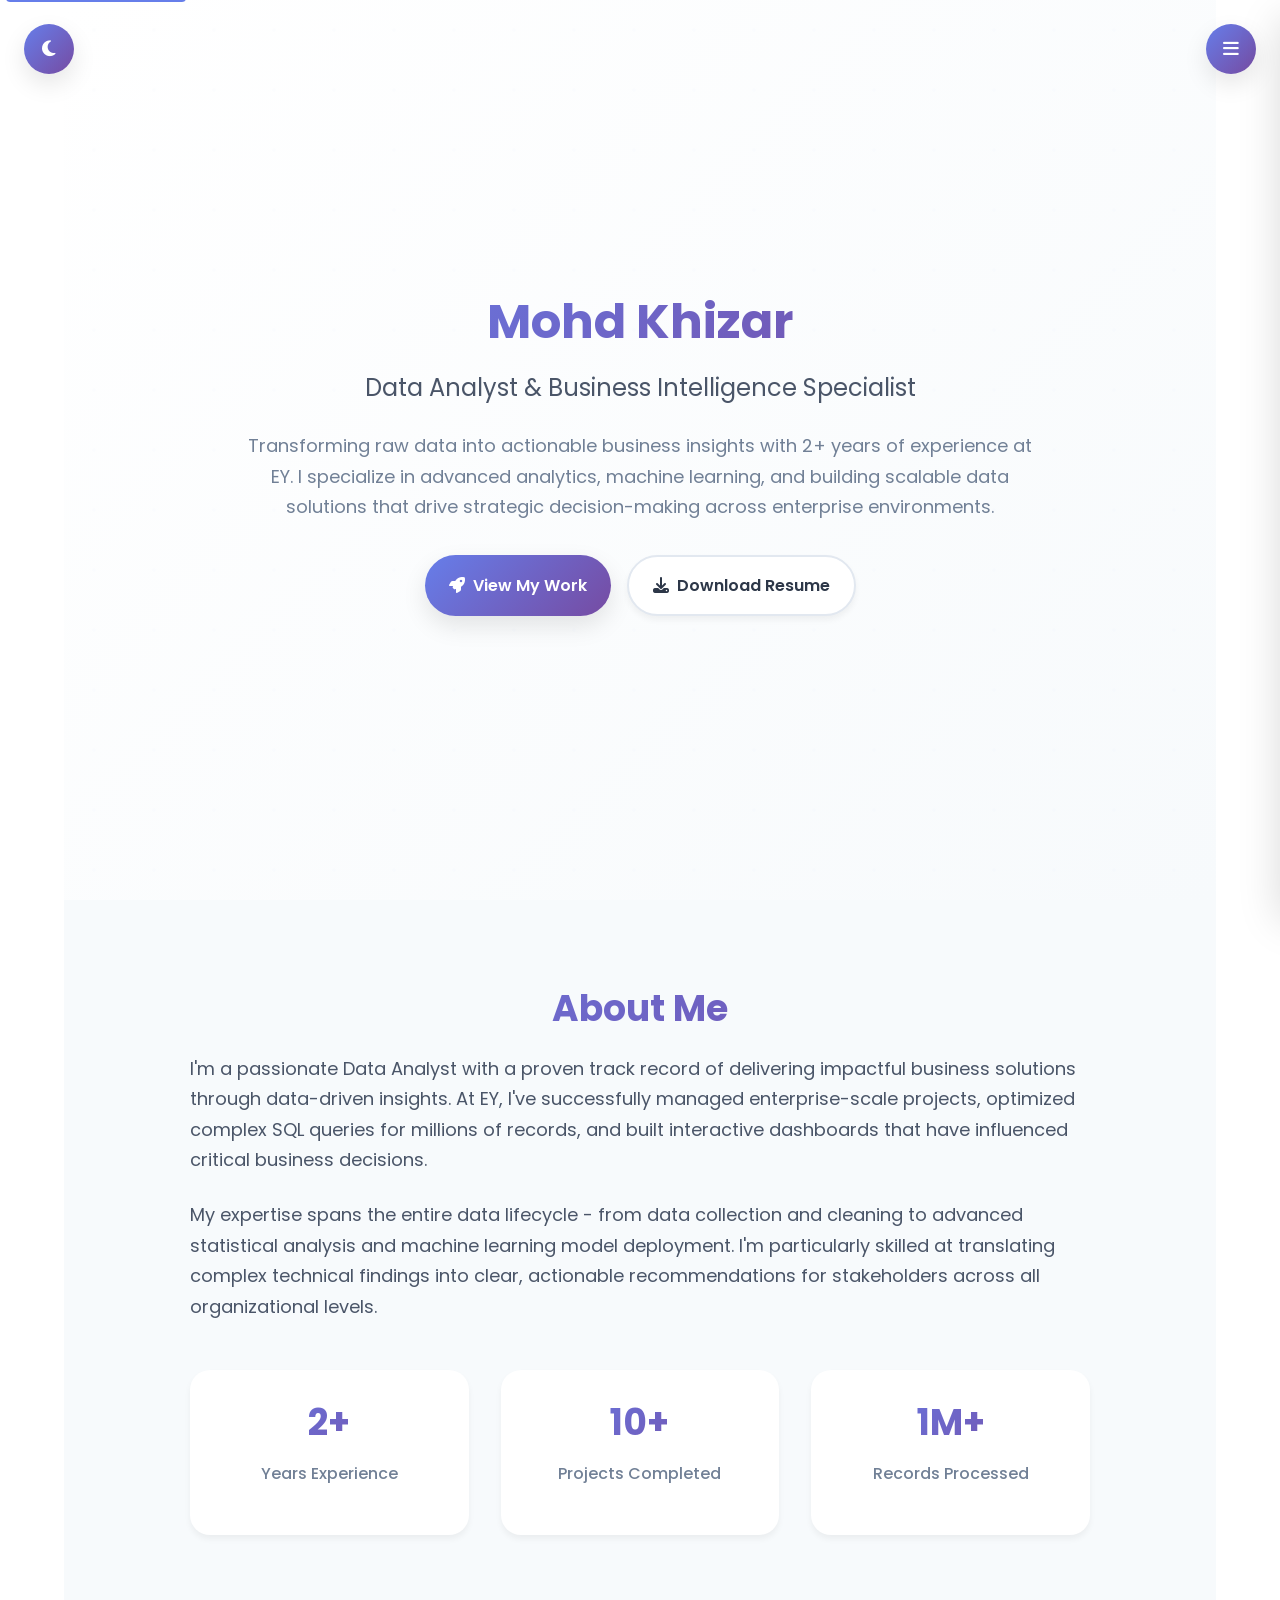
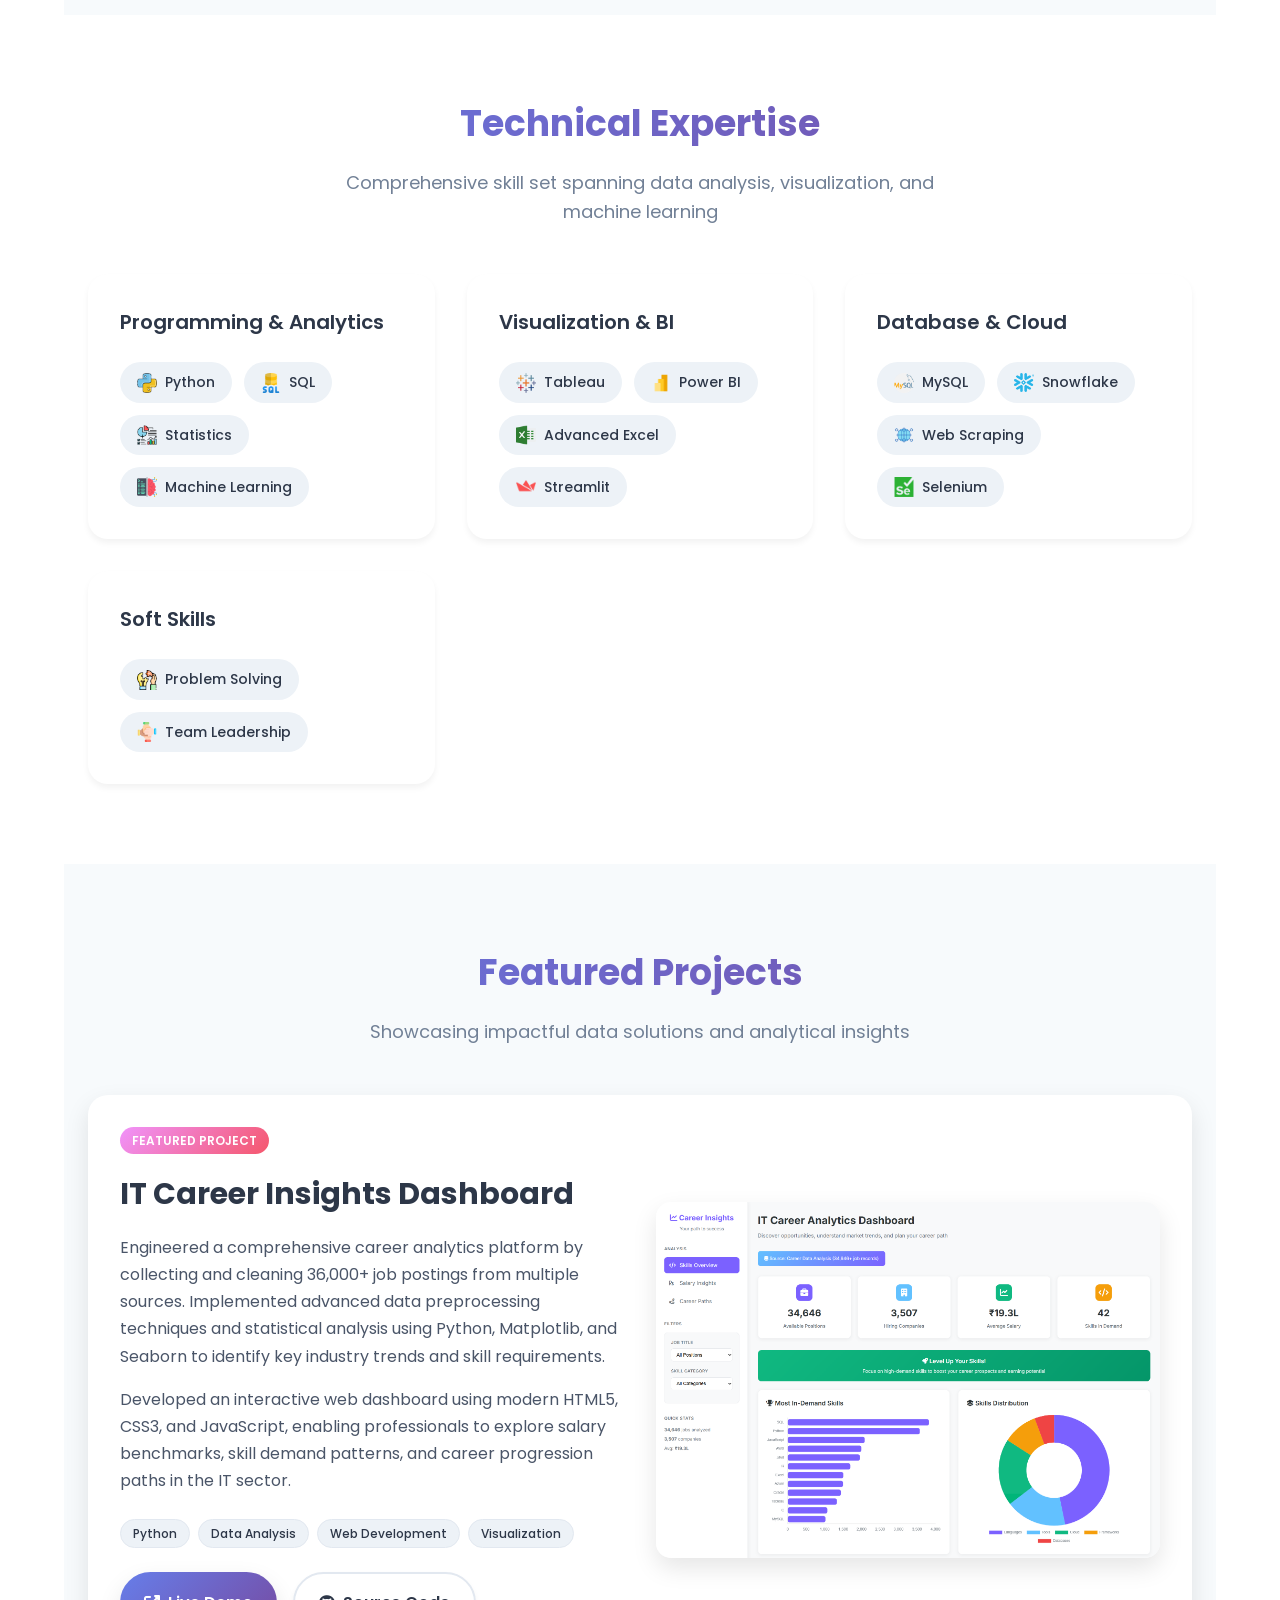
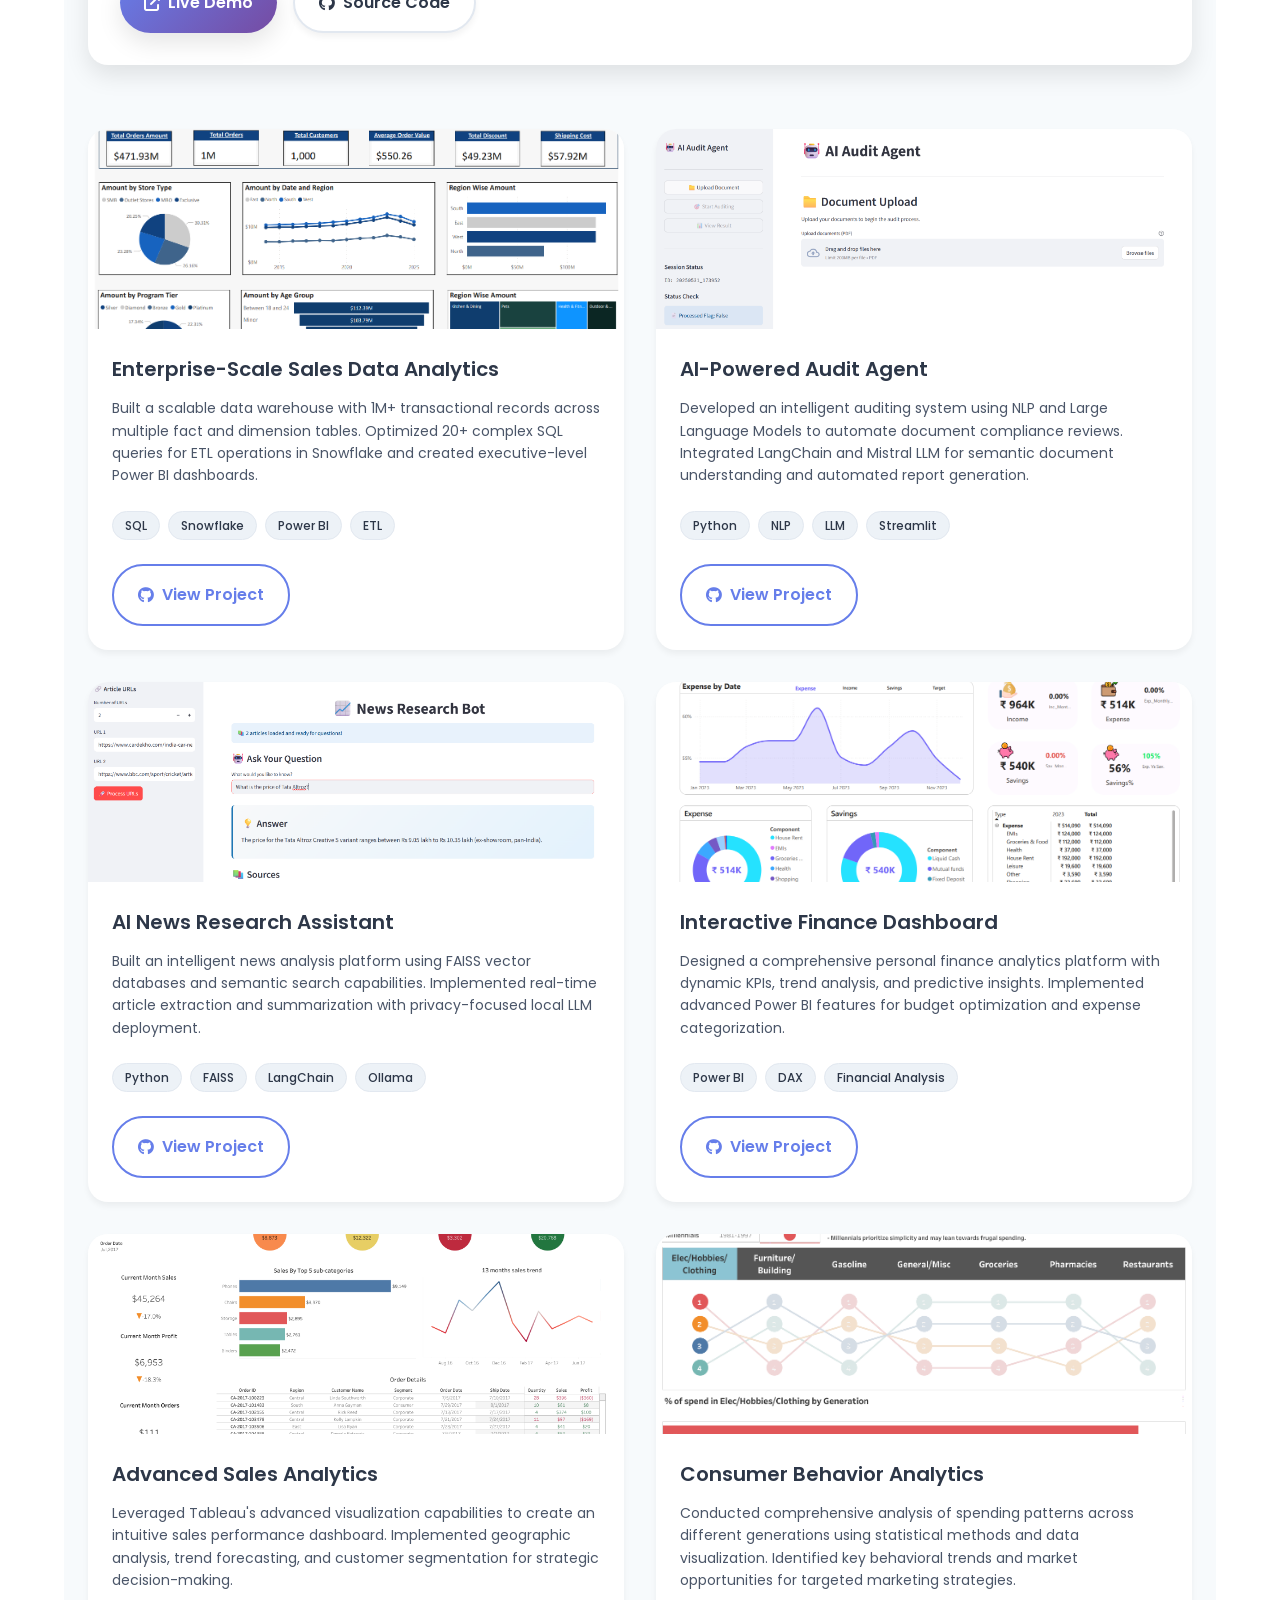
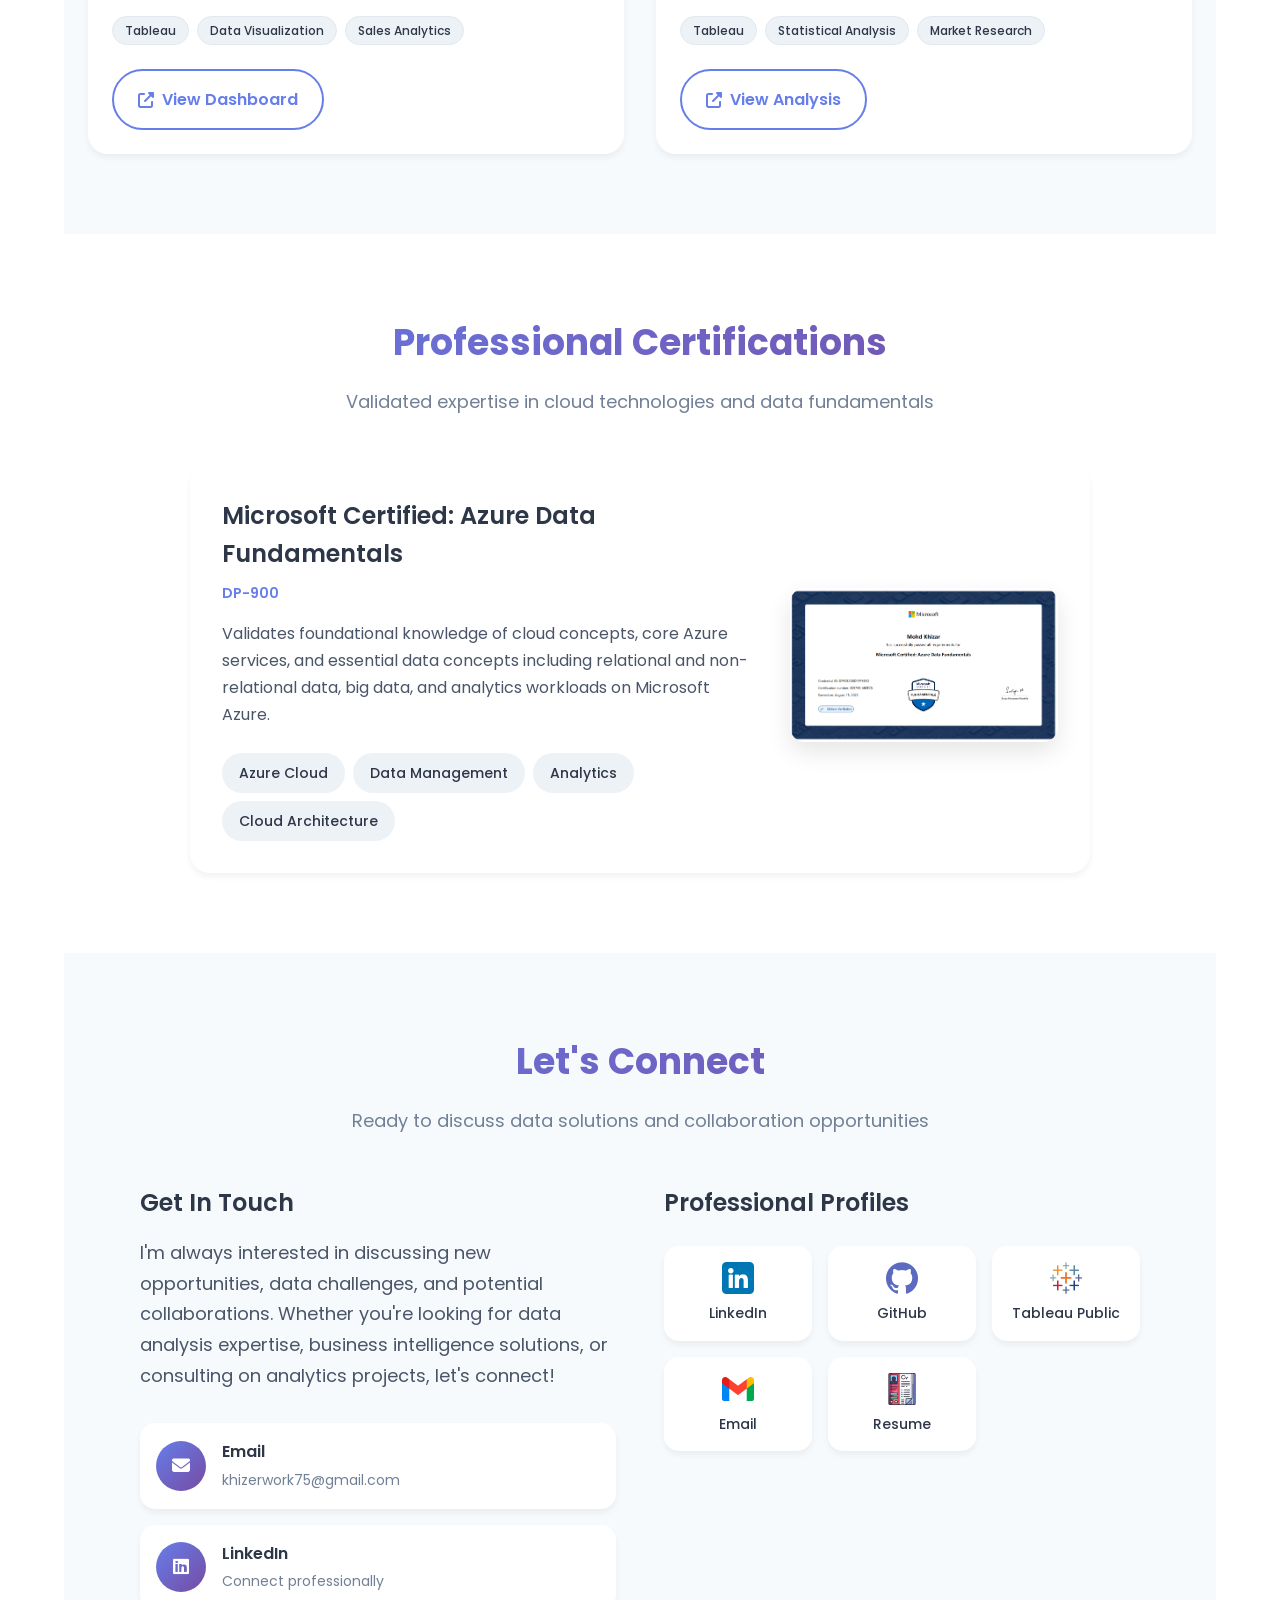
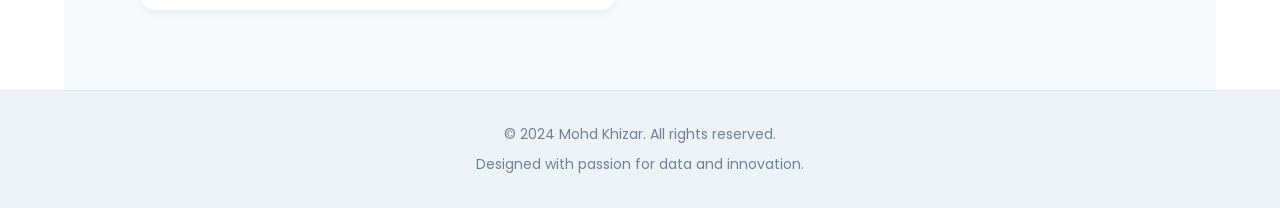
==== commit d38387ba: "Update index.html" ====
--- a/index.html
+++ b/index.html
@@ -4,7 +4,7 @@
     <meta charset="UTF-8">
     <meta name="viewport" content="width=device-width, initial-scale=1.0">
     <title>Mohd Khizar - Data Analyst Portfolio</title>
-    <meta name="description" content="Data Analyst with 1.8+ years experience at EY, specializing in Python, SQL, Power BI, and machine learning solutions.">
+    <meta name="description" content="Data Analyst with 2+ years experience at EY, specializing in Python, SQL, Power BI, and machine learning solutions.">
     
     <!-- Google Fonts -->
     <link href="https://fonts.googleapis.com/css2?family=Poppins:wght@300;400;500;600;700&display=swap" rel="stylesheet">
@@ -94,11 +94,11 @@
                         </p>
                         <div class="about-stats">
                             <div class="stat-item">
-                                <h3>1.8+</h3>
+                                <h3>2+</h3>
                                 <p>Years Experience</p>
                             </div>
                             <div class="stat-item">
-                                <h3>15+</h3>
+                                <h3>10+</h3>
                                 <p>Projects Completed</p>
                             </div>
                             <div class="stat-item">
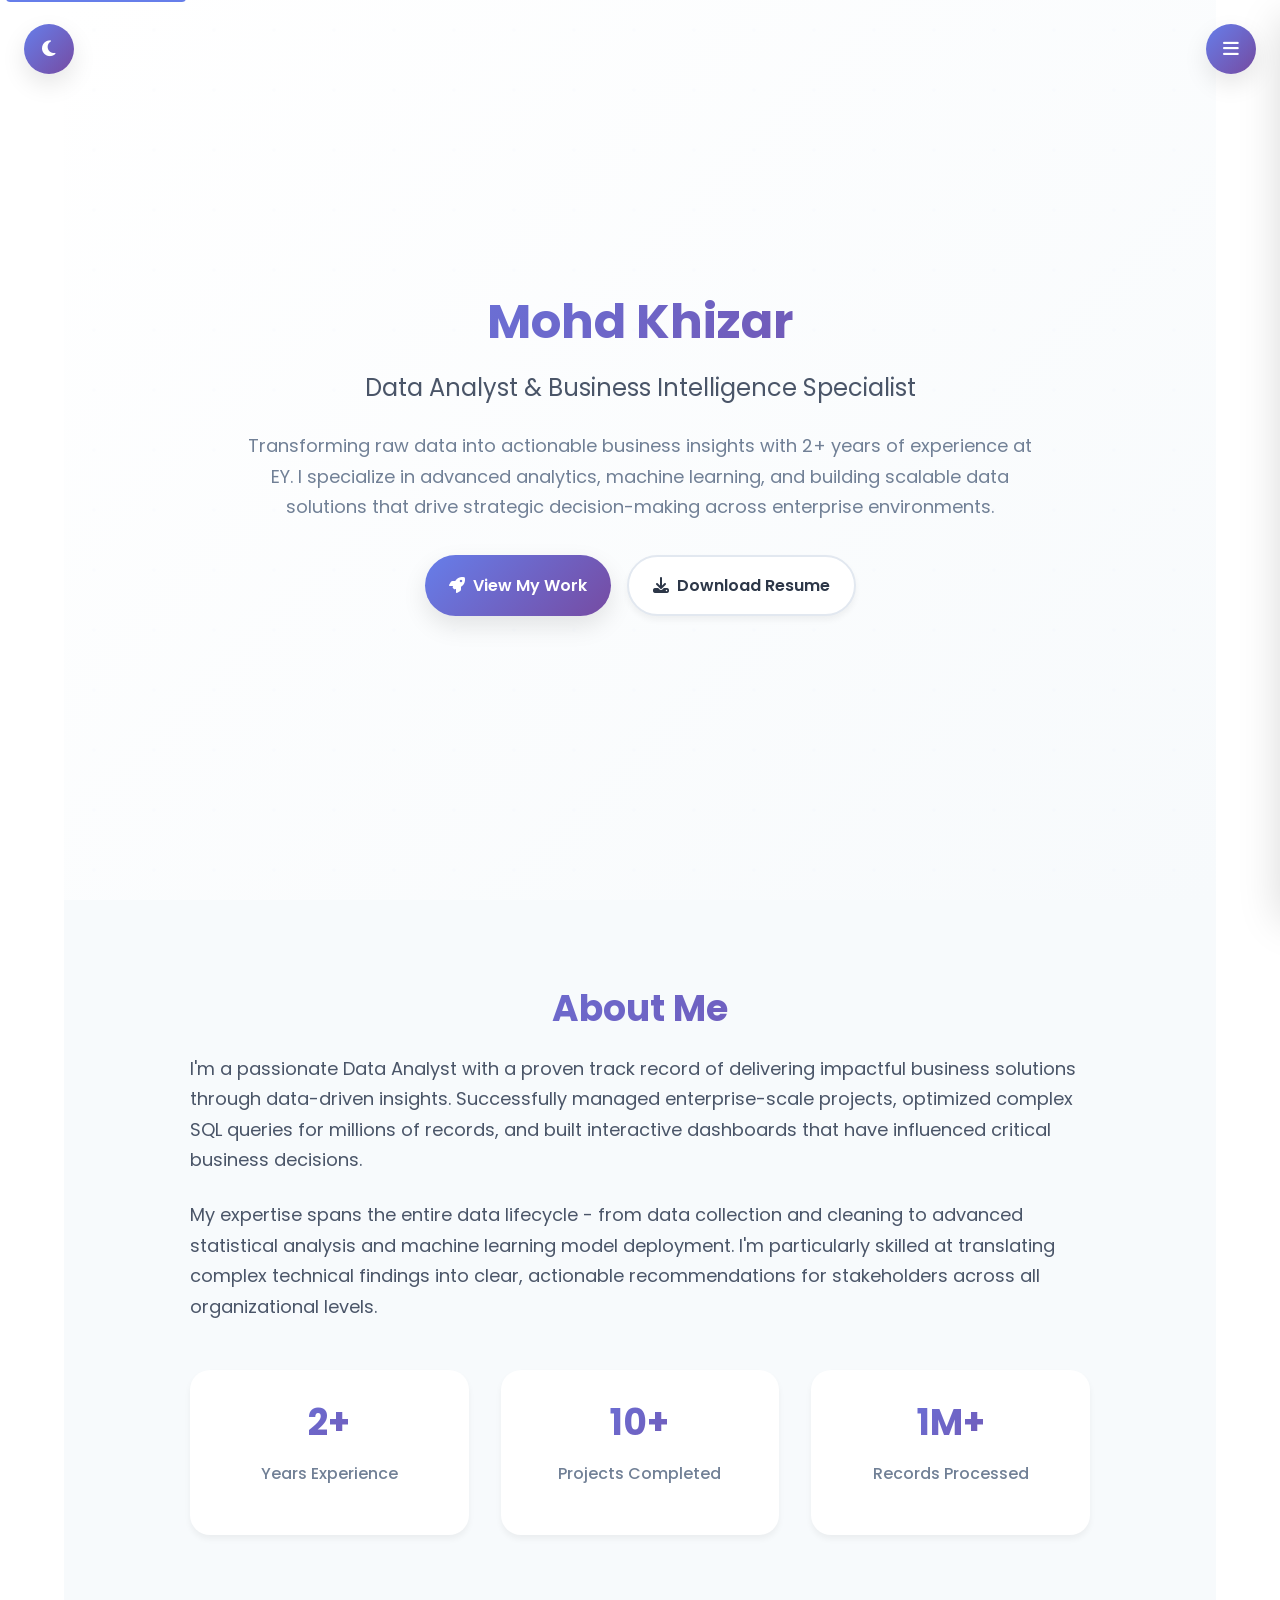
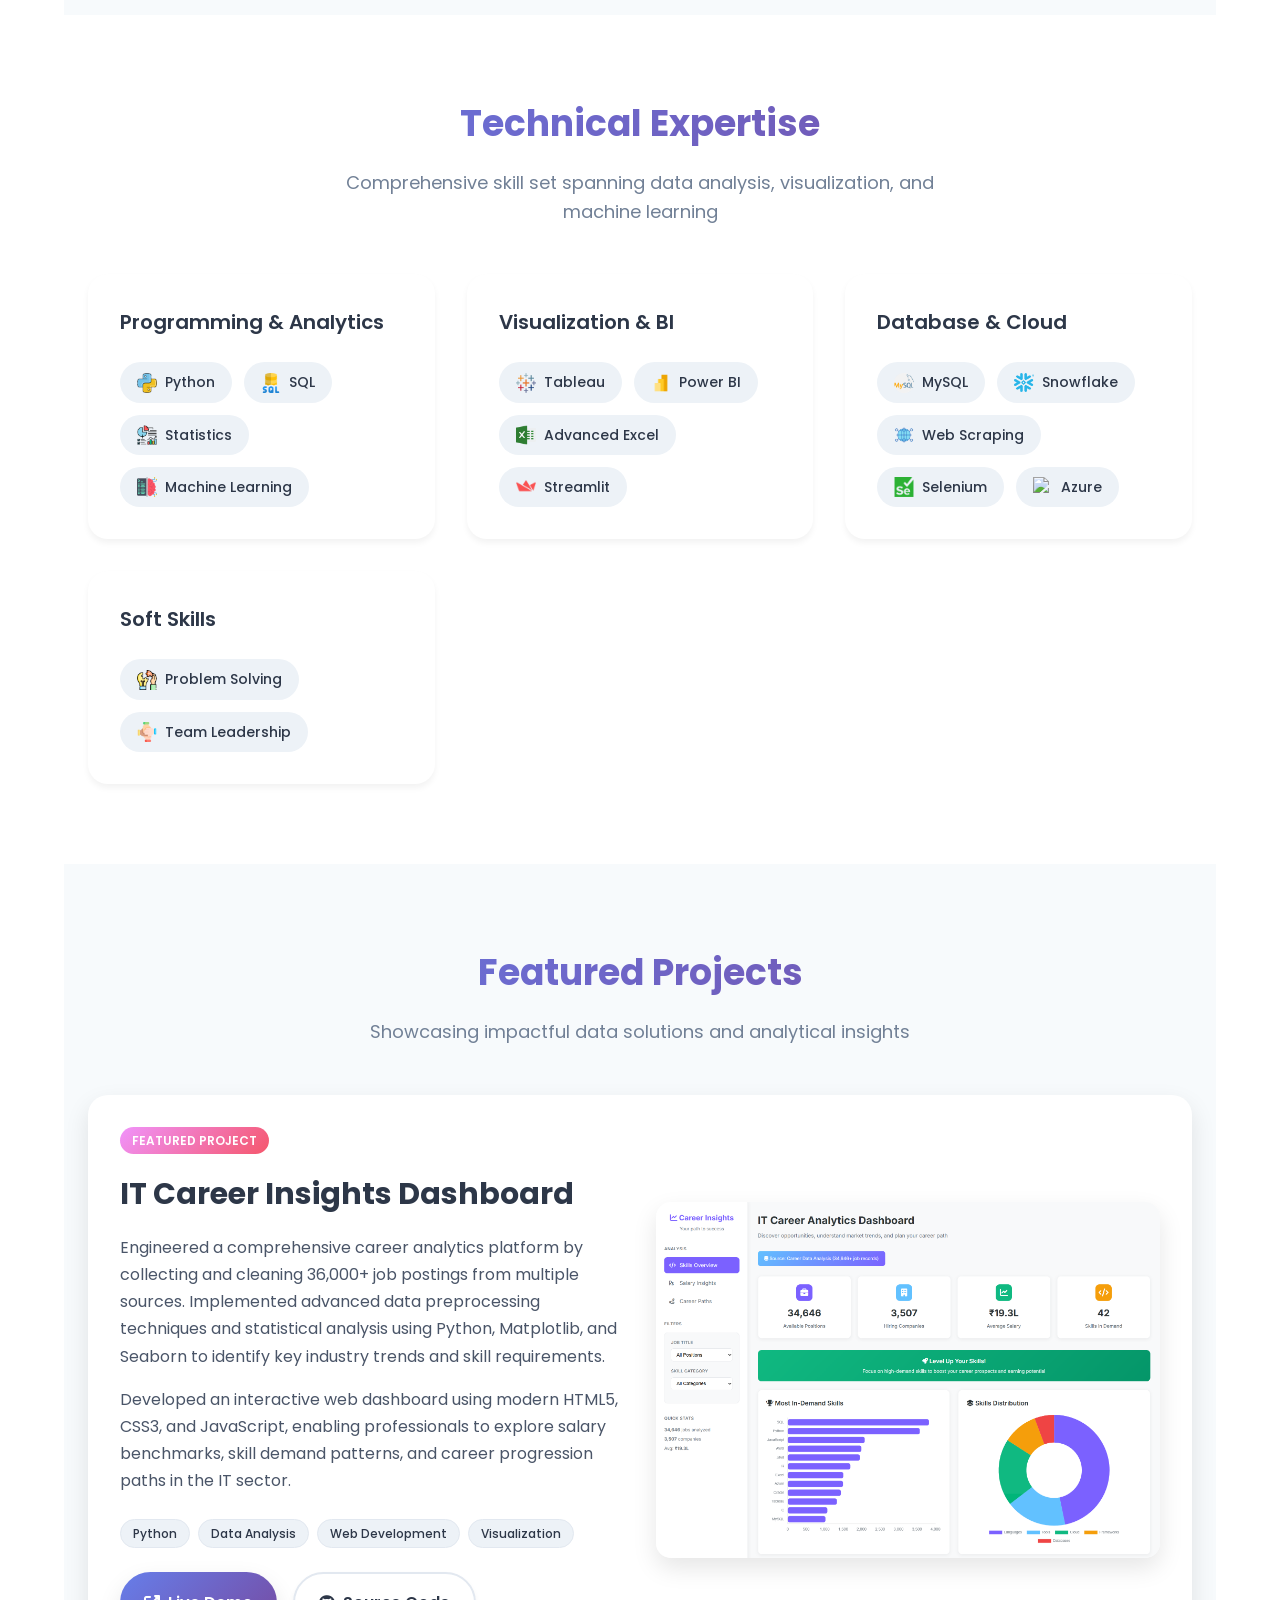
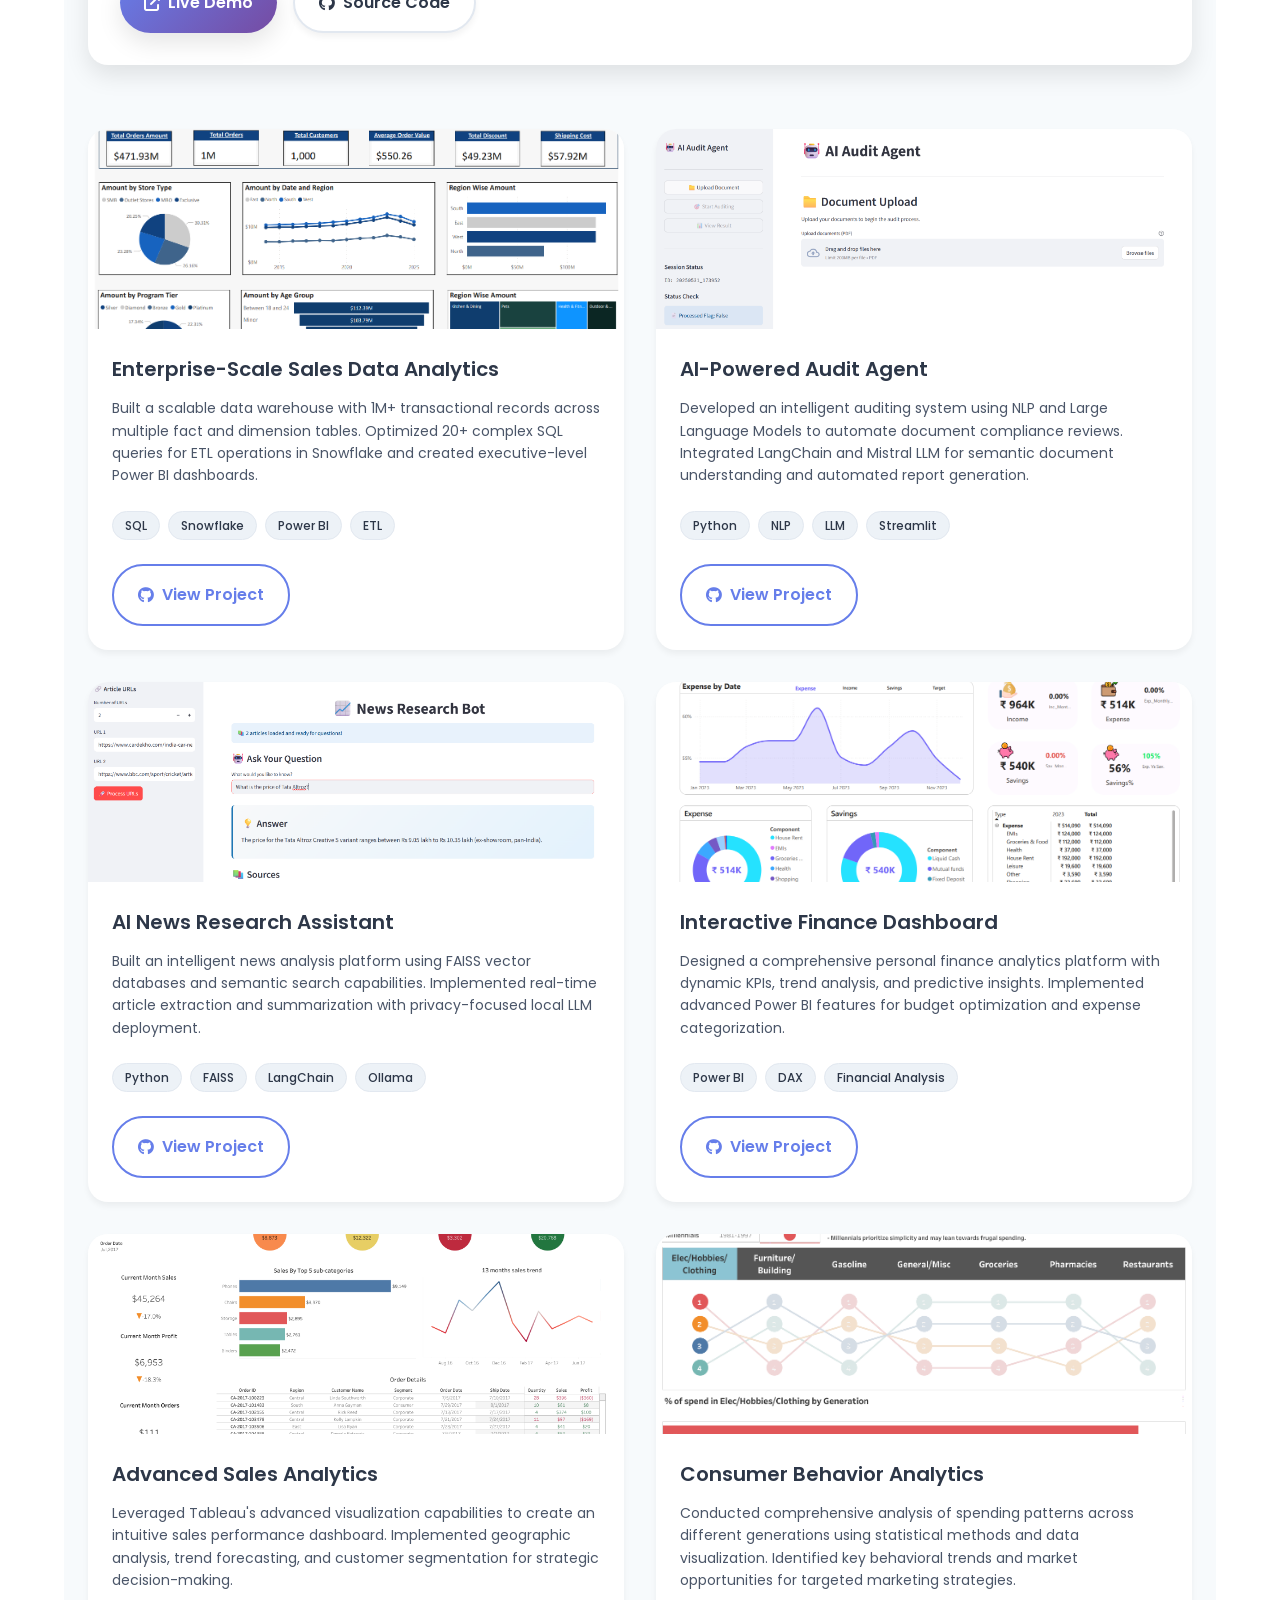
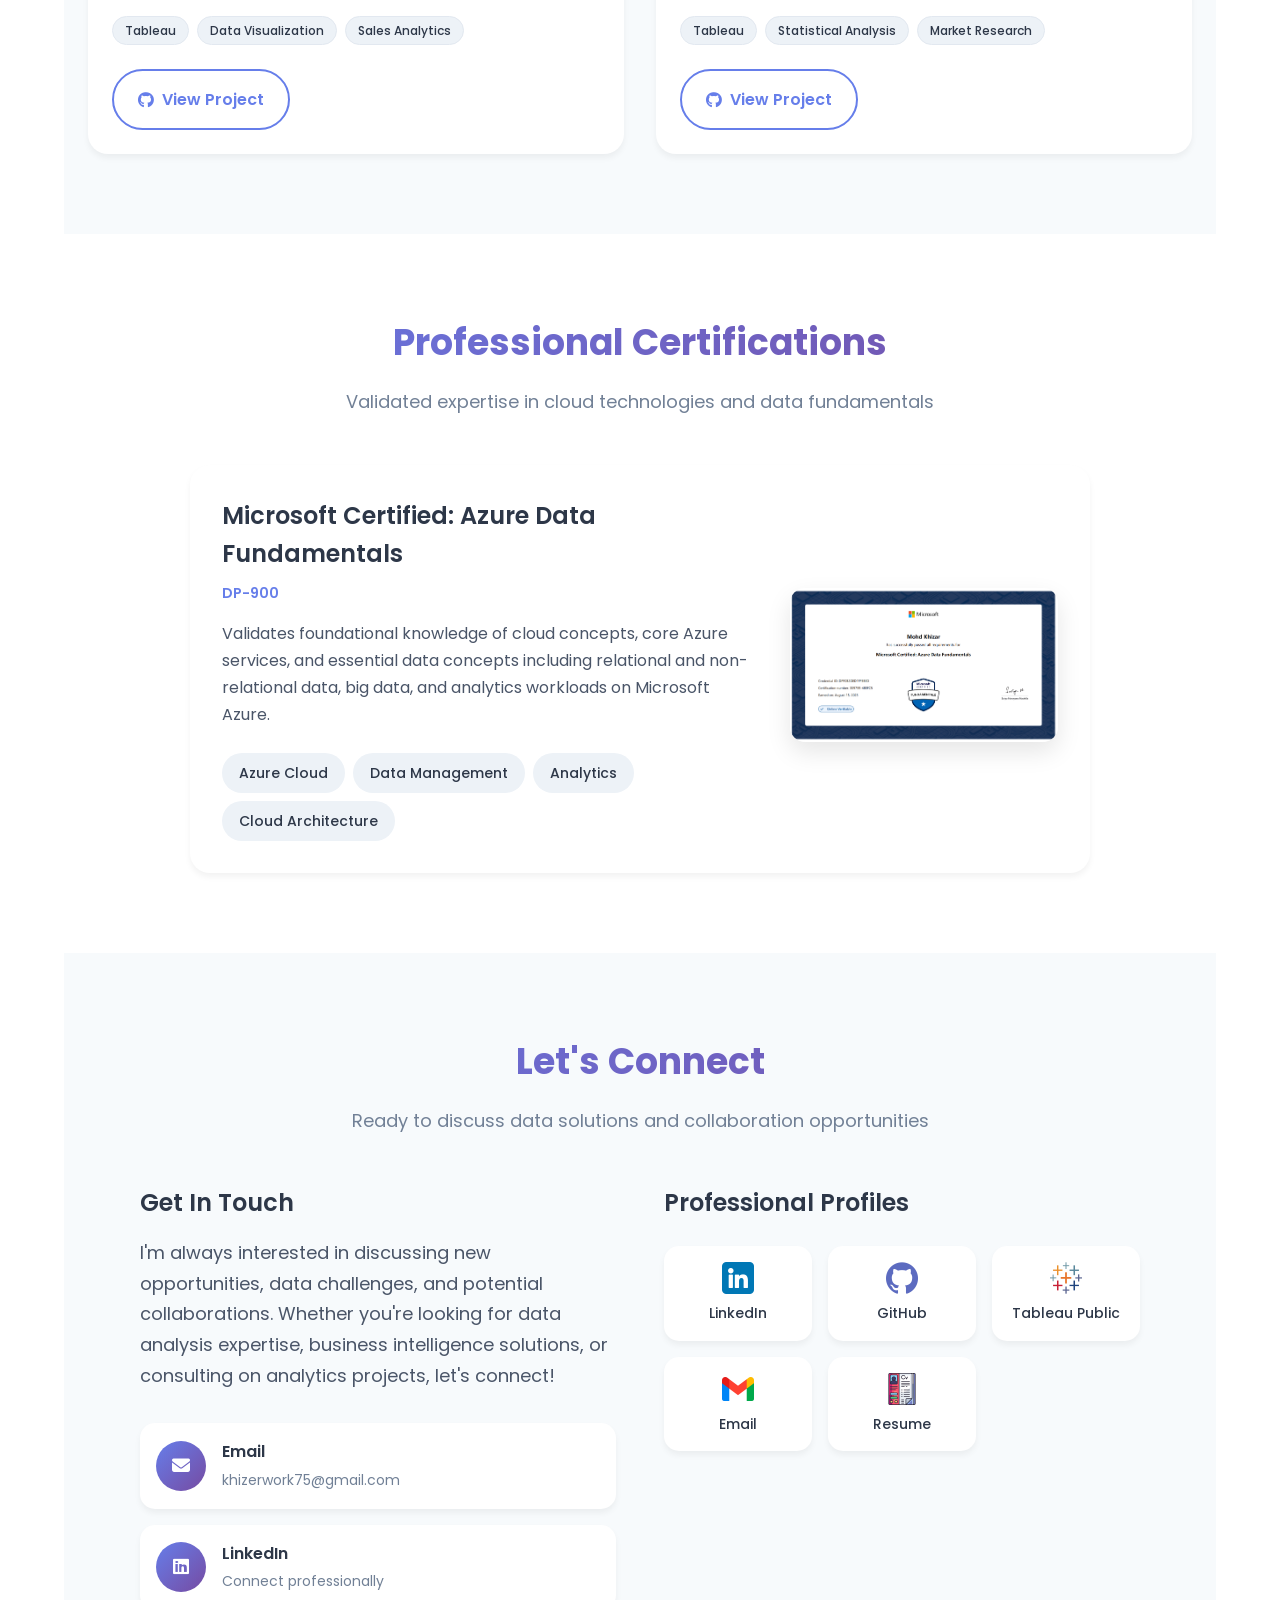
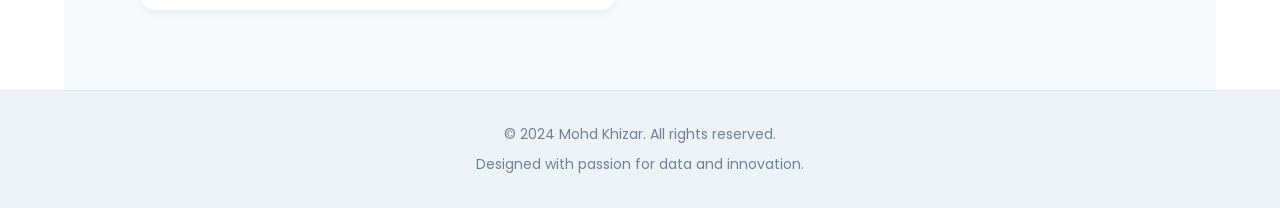
==== commit a81ab30d: "Update index.html" ====
--- a/index.html
+++ b/index.html
@@ -82,7 +82,7 @@
                     <div class="about-text">
                         <p>
                             I'm a passionate Data Analyst with a proven track record of delivering impactful business solutions 
-                            through data-driven insights. At EY, I've successfully managed enterprise-scale projects, 
+                            through data-driven insights. Successfully managed enterprise-scale projects, 
                             optimized complex SQL queries for millions of records, and built interactive dashboards 
                             that have influenced critical business decisions.
                         </p>
@@ -181,6 +181,10 @@
                                 <img src="images/selenium.png" alt="Selenium" />
                                 Selenium
                             </span>
+                            <span class="skill-tag">
+                                <img src="images/Azure.png" alt="Azure" />
+                                Azure
+                            </span>
                         </div>
                     </div>
 
@@ -376,8 +380,8 @@
                                 <span class="tech-tag">Sales Analytics</span>
                             </div>
                             <a href="https://public.tableau.com/views/InteractiveSalesDashboard_16879807819150/SalesDasboardLandingPage" target="_blank" class="btn btn-outline">
-                                <i class="fas fa-external-link-alt"></i>
-                                View Dashboard
+                                 <i class="fab fa-github"></i>
+                                View Project
                             </a>
                         </div>
                     </article>
@@ -402,8 +406,8 @@
                                 <span class="tech-tag">Market Research</span>
                             </div>
                             <a href="https://public.tableau.com/views/SpendingHabitsOfDifferentGenerations/Dashboard1" target="_blank" class="btn btn-outline">
-                                <i class="fas fa-external-link-alt"></i>
-                                View Analysis
+                                 <i class="fab fa-github"></i>
+                                View Project
                             </a>
                         </div>
                     </article>
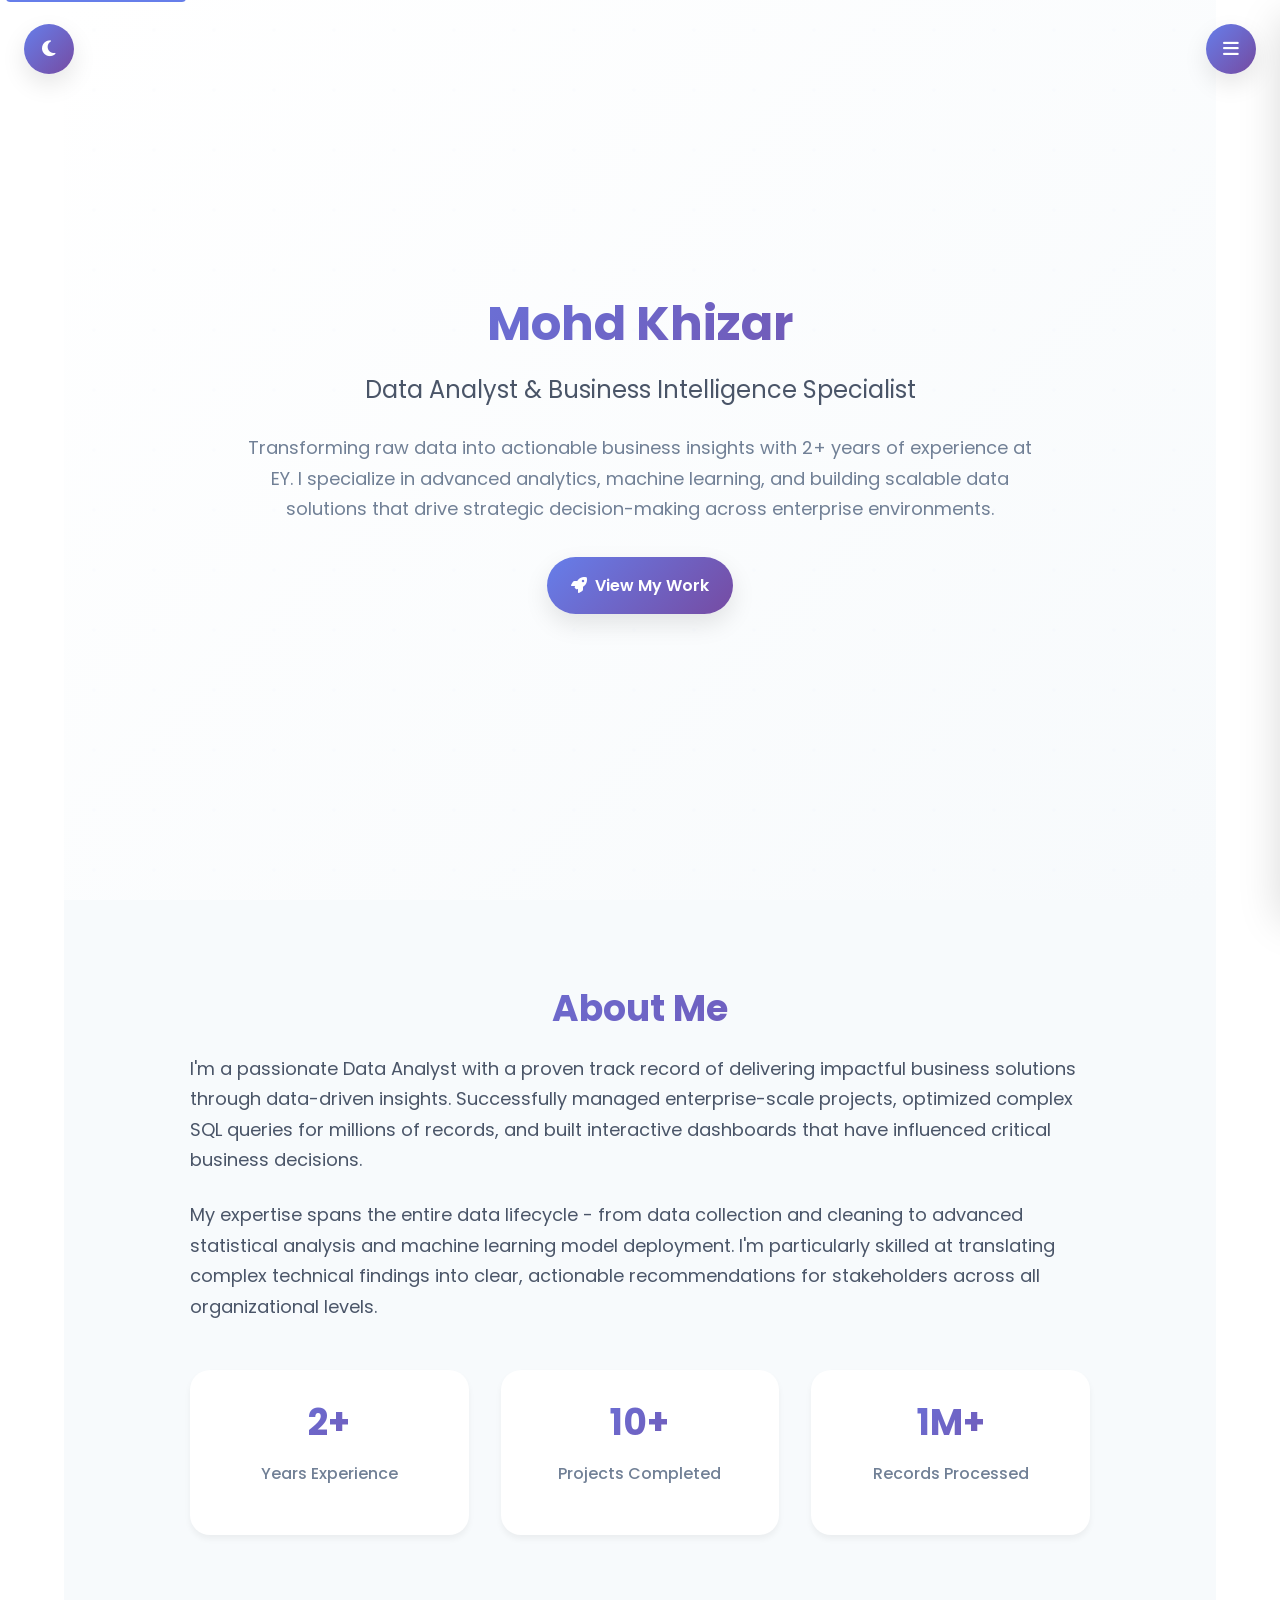
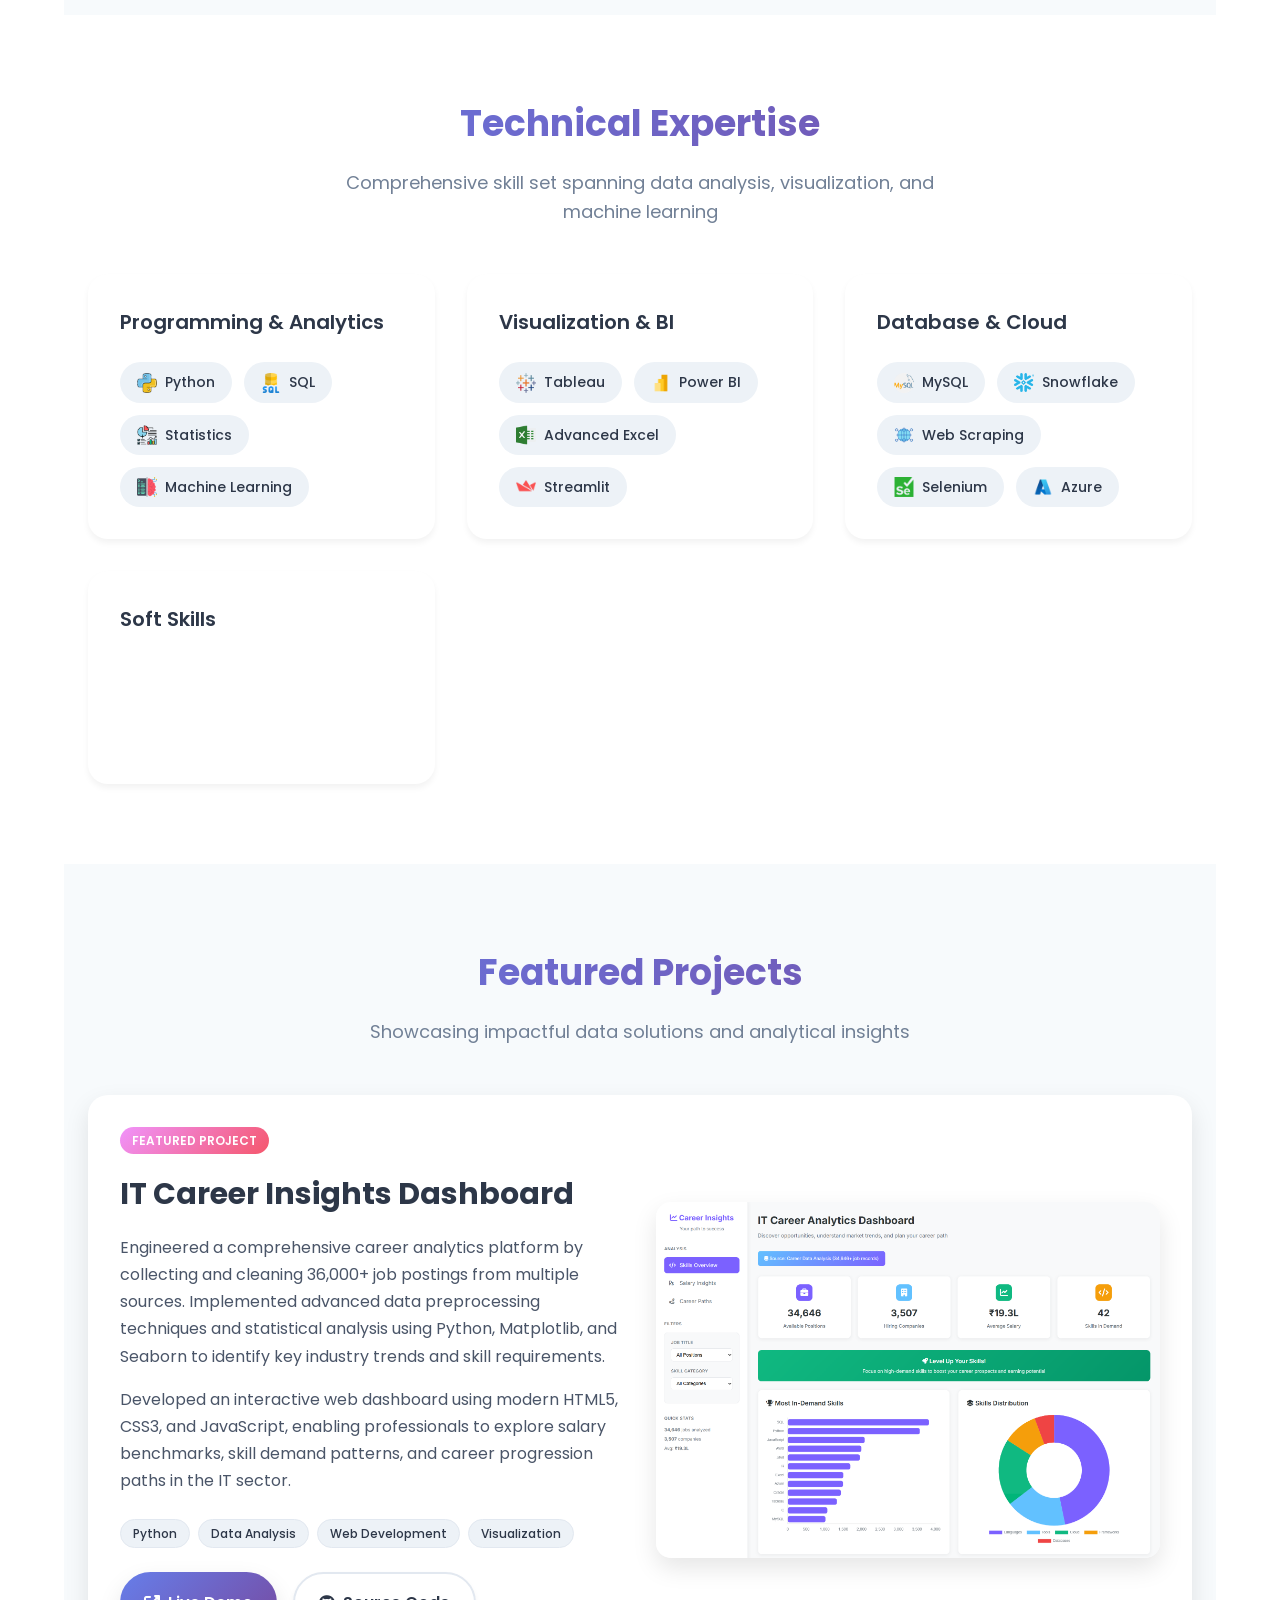
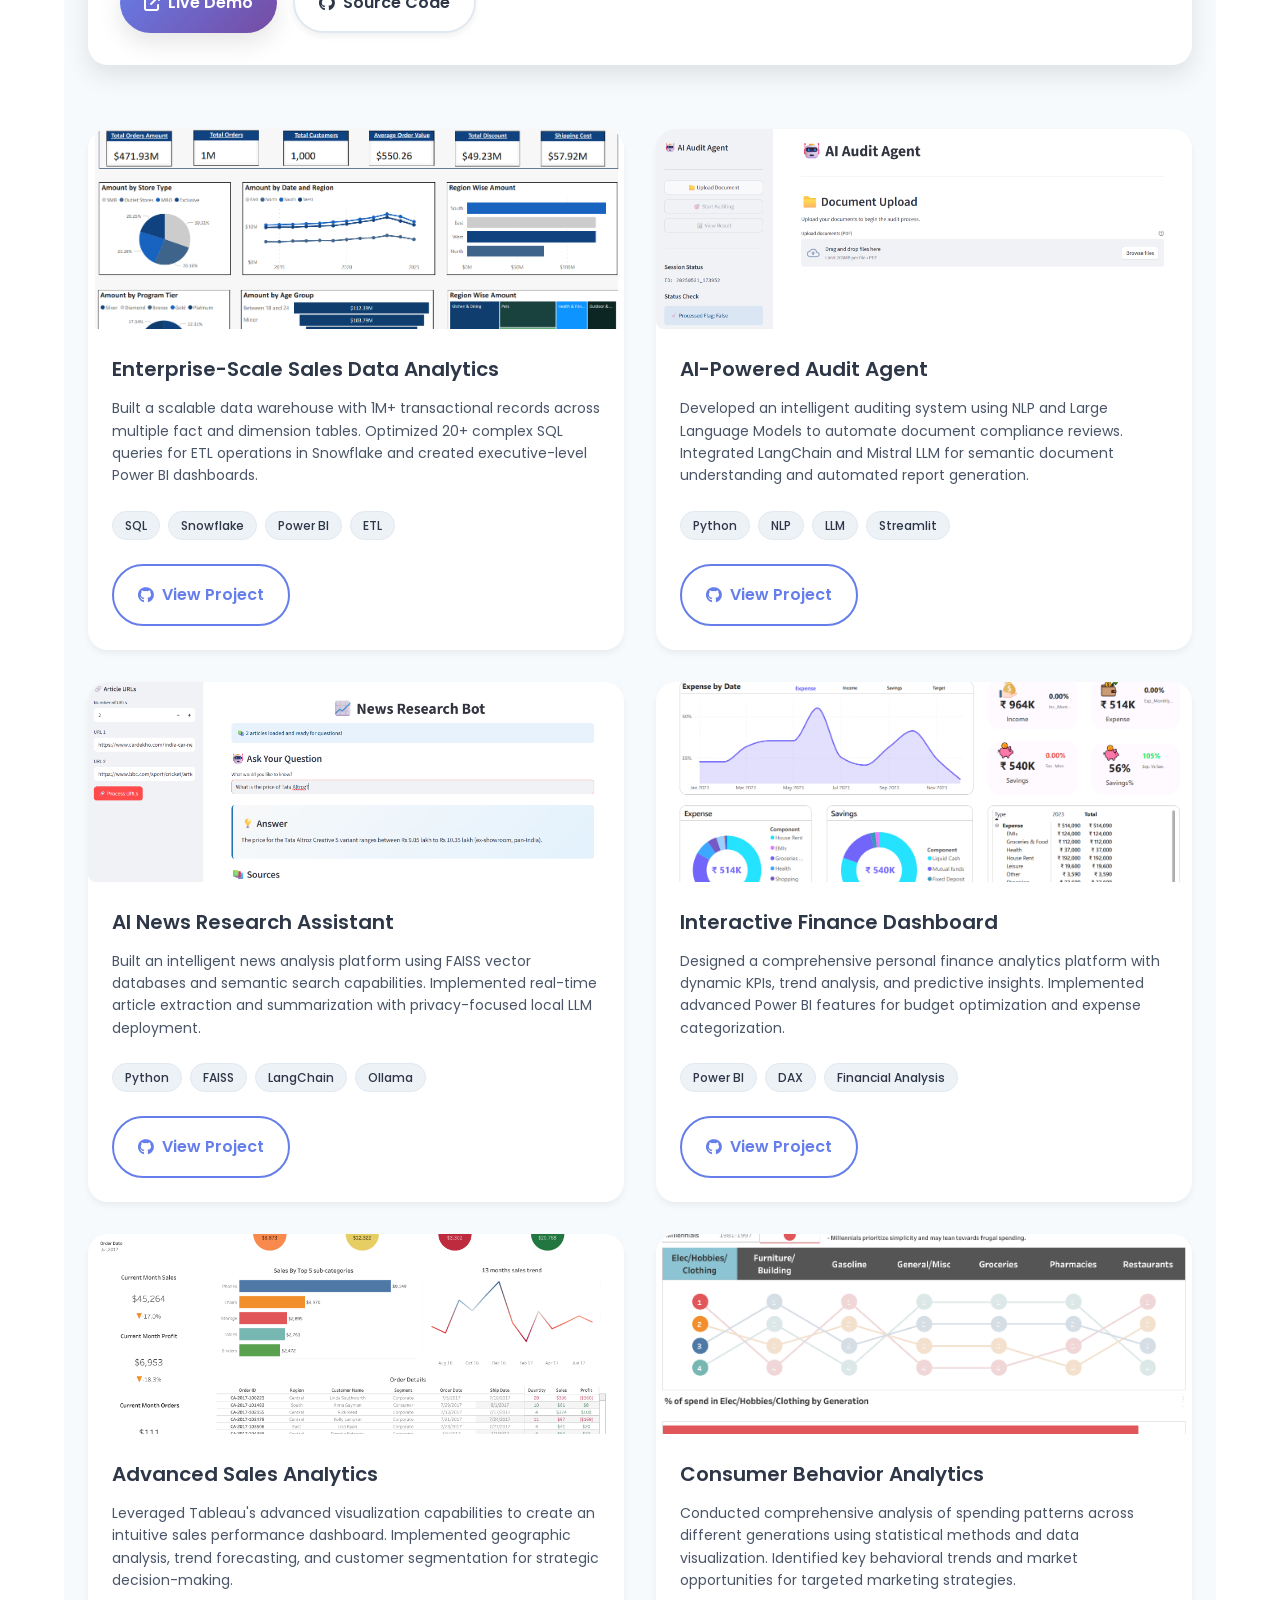
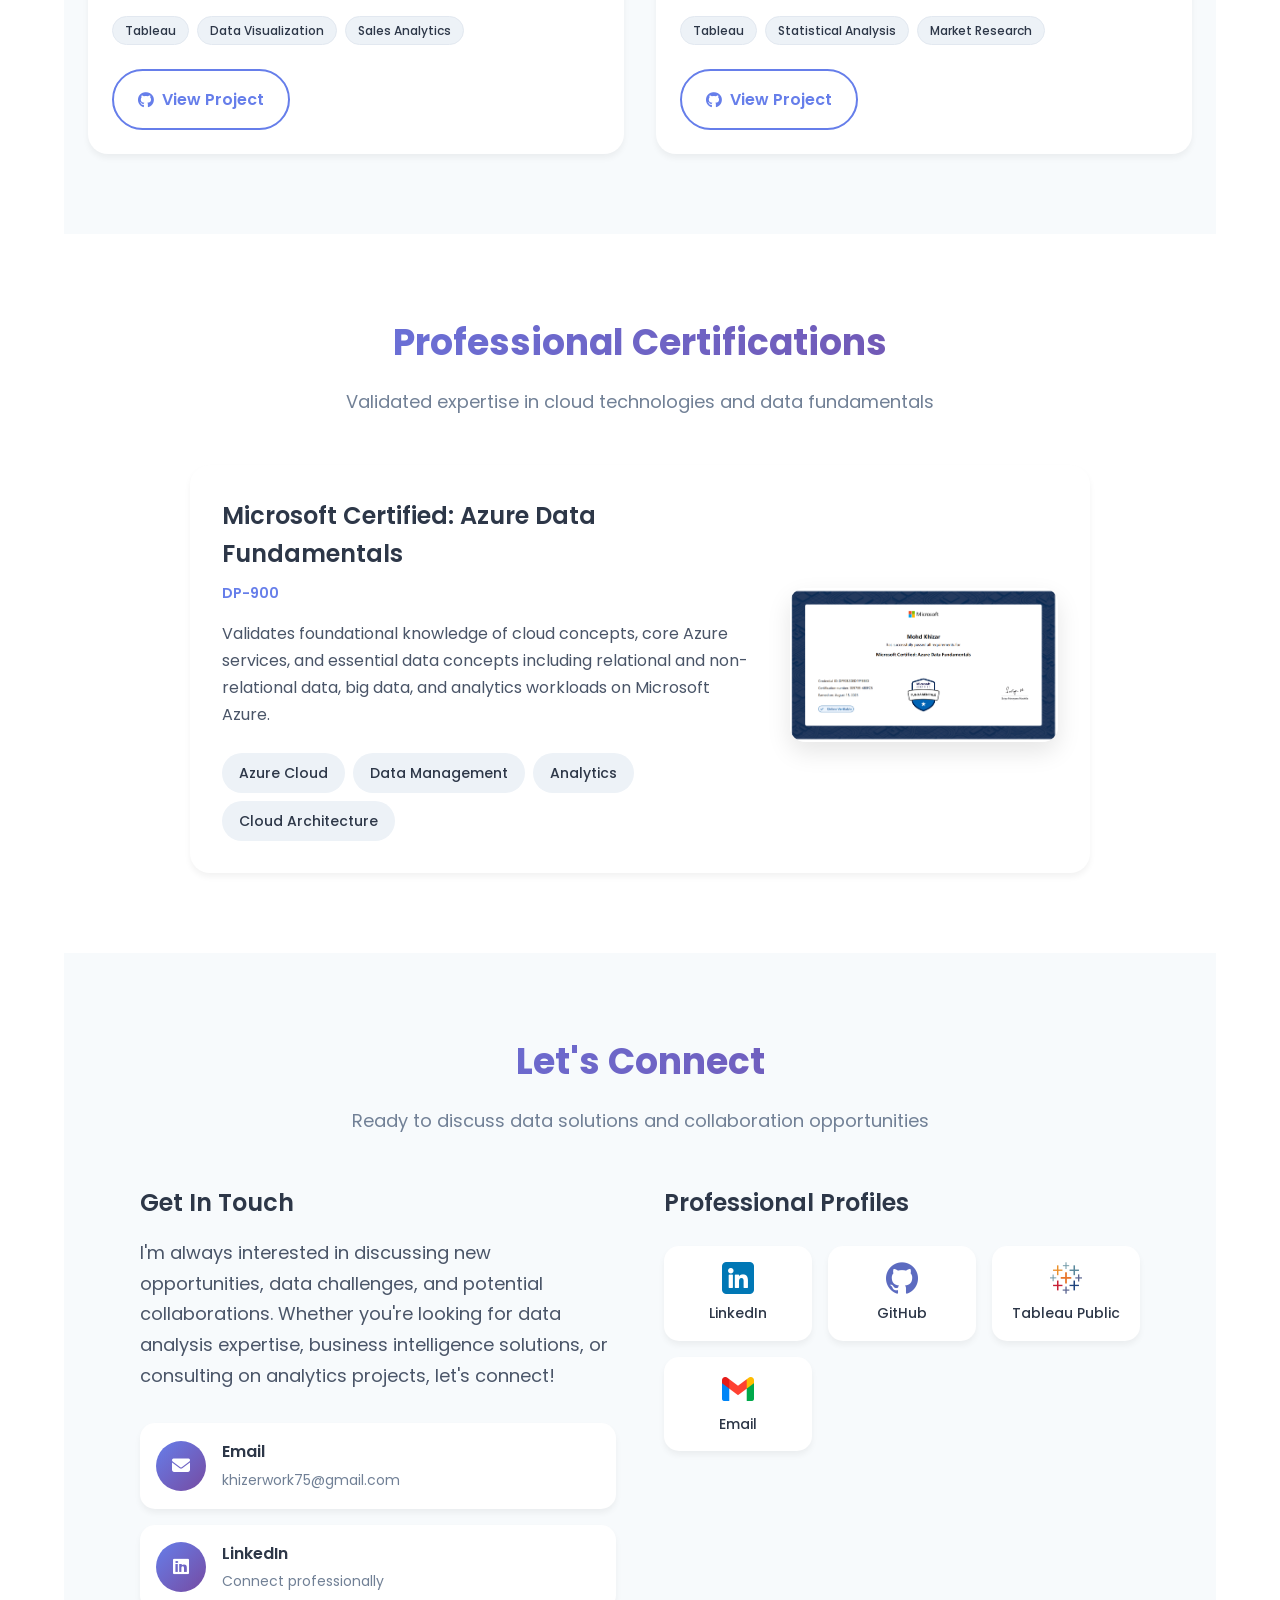
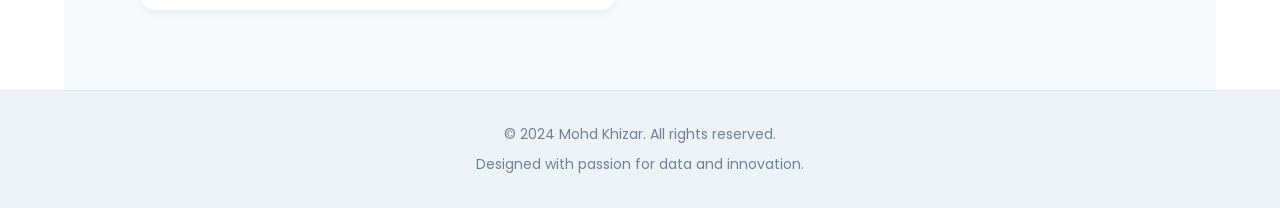
==== commit f1e9cdbe: "Update index.html" ====
--- a/index.html
+++ b/index.html
@@ -65,10 +65,6 @@
                     <a href="#projects" class="btn btn-primary">
                         <i class="fas fa-rocket"></i>
                         View My Work
-                    </a>
-                    <a href="assets/Resume.pdf" target="_blank" class="btn btn-secondary">
-                        <i class="fas fa-download"></i>
-                        Download Resume
                     </a>
                 </div>
             </div>
@@ -503,10 +499,6 @@
                                 <img src="images/gmail.png" alt="Email" />
                                 <span>Email</span>
                             </a>
-                            <a href="assets/Resume.pdf" target="_blank" class="social-link">
-                                <img src="images/resume.png" alt="Resume" />
-                                <span>Resume</span>
-                            </a>
                         </div>
                     </div>
                 </div>
--- a/assets/css/main.css
+++ b/assets/css/main.css
@@ -664,6 +664,7 @@
     justify-content: center;
     opacity: 0;
     transition: opacity var(--transition-base);
+    pointer-events: none;
 }
 
 .project-card:hover .project-overlay {
@@ -884,7 +885,7 @@
     left: 0;
     width: 100%;
     height: 100%;
-    background: rgba(0, 0, 0, 0.9);
+    background: rgba(0, 0, 0, 0.95);
     display: flex;
     align-items: center;
     justify-content: center;
@@ -892,6 +893,9 @@
     opacity: 0;
     visibility: hidden;
     transition: opacity var(--transition-base), visibility var(--transition-base);
+    backdrop-filter: blur(8px);
+    padding: var(--spacing-4);
+    overflow-y: auto; /* Allow vertical scrolling if needed */
 }
 
 .lightbox.active {
@@ -901,51 +905,153 @@
 
 .lightbox-content {
     position: relative;
-    max-width: 90%;
-    max-height: 90%;
-    animation: lightboxZoom 0.3s ease;
+    max-width: 95vw;
+    max-height: none; /* Remove max-height restriction */
+    width: auto;
+    height: auto;
+    display: flex;
+    align-items: center;
+    justify-content: center;
+    animation: lightboxZoom 0.4s cubic-bezier(0.25, 0.8, 0.25, 1);
+    margin: auto; /* Center in scrollable container */
 }
 
 @keyframes lightboxZoom {
     from {
-        transform: scale(0.8);
+        transform: scale(0.8) translateY(20px);
         opacity: 0;
     }
     to {
-        transform: scale(1);
+        transform: scale(1) translateY(0);
         opacity: 1;
     }
 }
 
 .lightbox-content img {
-    width: 100%;
+    width: auto;
     height: auto;
-    max-width: 100%;
-    max-height: 100%;
-    object-fit: contain;
-    border-radius: 10px;
-    box-shadow: var(--shadow-heavy);
+    max-width: 90vw;
+    max-height: 90vh;
+    object-fit: contain; /* Ensure the whole image fits without cropping */
+    border-radius: 12px;
+    box-shadow: 0 20px 60px rgba(0, 0, 0, 0.6);
+    transition: transform var(--transition-base);
+    display: block;
+}
+
+/* For very tall images, allow them to be scrollable */
+@media (max-height: 600px) {
+    .lightbox-content img {
+        max-height: 85vh;
+    }
+}
+
+/* For very wide images on mobile */
+@media (max-width: 768px) {
+    .lightbox-content img {
+        max-width: 95vw;
+        max-height: 85vh;
+    }
+    
+    .lightbox {
+        padding: var(--spacing-2);
+    }
 }
 
 .lightbox-close {
-    position: absolute;
-    top: -50px;
-    right: -10px;
-    width: 40px;
-    height: 40px;
+    position: fixed; /* Changed from absolute to fixed for better positioning */
+    top: var(--spacing-6);
+    right: var(--spacing-6);
+    width: 50px;
+    height: 50px;
     border: none;
     border-radius: 50%;
+    background: rgba(0, 0, 0, 0.7);
+    border: 2px solid rgba(255, 255, 255, 0.3);
+    color: white;
+    font-size: var(--font-size-xl);
+    cursor: pointer;
+    z-index: calc(var(--z-modal) + 1);
+    transition: all var(--transition-base);
+    backdrop-filter: blur(10px);
+    display: flex;
+    align-items: center;
+    justify-content: center;
+}
+
+.lightbox-close:hover {
     background: rgba(255, 255, 255, 0.2);
-    color: white;
-    font-size: var(--font-size-lg);
+    border-color: rgba(255, 255, 255, 0.6);
+    transform: scale(1.1);
+}
+
+.lightbox-close:focus {
+    outline: 2px solid #fff;
+    outline-offset: 2px;
+}
+
+/* Mobile adjustments for close button */
+@media (max-width: 768px) {
+    .lightbox-close {
+        top: var(--spacing-4);
+        right: var(--spacing-4);
+        width: 45px;
+        height: 45px;
+        font-size: var(--font-size-lg);
+    }
+}
+
+/* Clickable images styling */
+.clickable-image {
     cursor: pointer;
-    transition: background-color var(--transition-base), transform var(--transition-base);
-    backdrop-filter: blur(10px);
-}
-
-.lightbox-close:hover {
-    background: rgba(255, 255, 255, 0.3);
-    transform: scale(1.1);
+    transition: all var(--transition-base);
+    border-radius: 8px;
+}
+
+.clickable-image:hover {
+    transform: scale(1.02);
+    box-shadow: 0 8px 25px rgba(0, 0, 0, 0.15);
+    filter: brightness(1.05);
+}
+
+.clickable-image:focus {
+    outline: 3px solid var(--primary-color, #007bff);
+    outline-offset: 2px;
+}
+
+/* Fix for project overlay blocking image clicks */
+.project-overlay {
+    pointer-events: none;
+}
+
+/* Dark theme support */
+[data-theme="dark"] .lightbox {
+    background-color: rgba(0, 0, 0, 0.97);
+}
+
+[data-theme="dark"] .lightbox-close {
+    background: rgba(255, 255, 255, 0.1);
+    border-color: rgba(255, 255, 255, 0.3);
+}
+
+[data-theme="dark"] .lightbox-close:hover {
+    background-color: rgba(255, 255, 255, 0.2);
+    border-color: rgba(255, 255, 255, 0.5);
+}
+
+/* Loading state for images in lightbox */
+.lightbox-content img {
+    opacity: 0;
+    transition: opacity 0.3s ease;
+}
+
+.lightbox-content img.loaded {
+    opacity: 1;
+}
+
+/* Smooth scrolling within lightbox */
+.lightbox {
+    scroll-behavior: smooth;
 }
 
 /* ===== CLICKABLE IMAGES ===== */
@@ -1139,4 +1245,4 @@
 .lightbox-close:focus {
     outline: 2px solid var(--primary-color);
     outline-offset: 2px;
-}+}
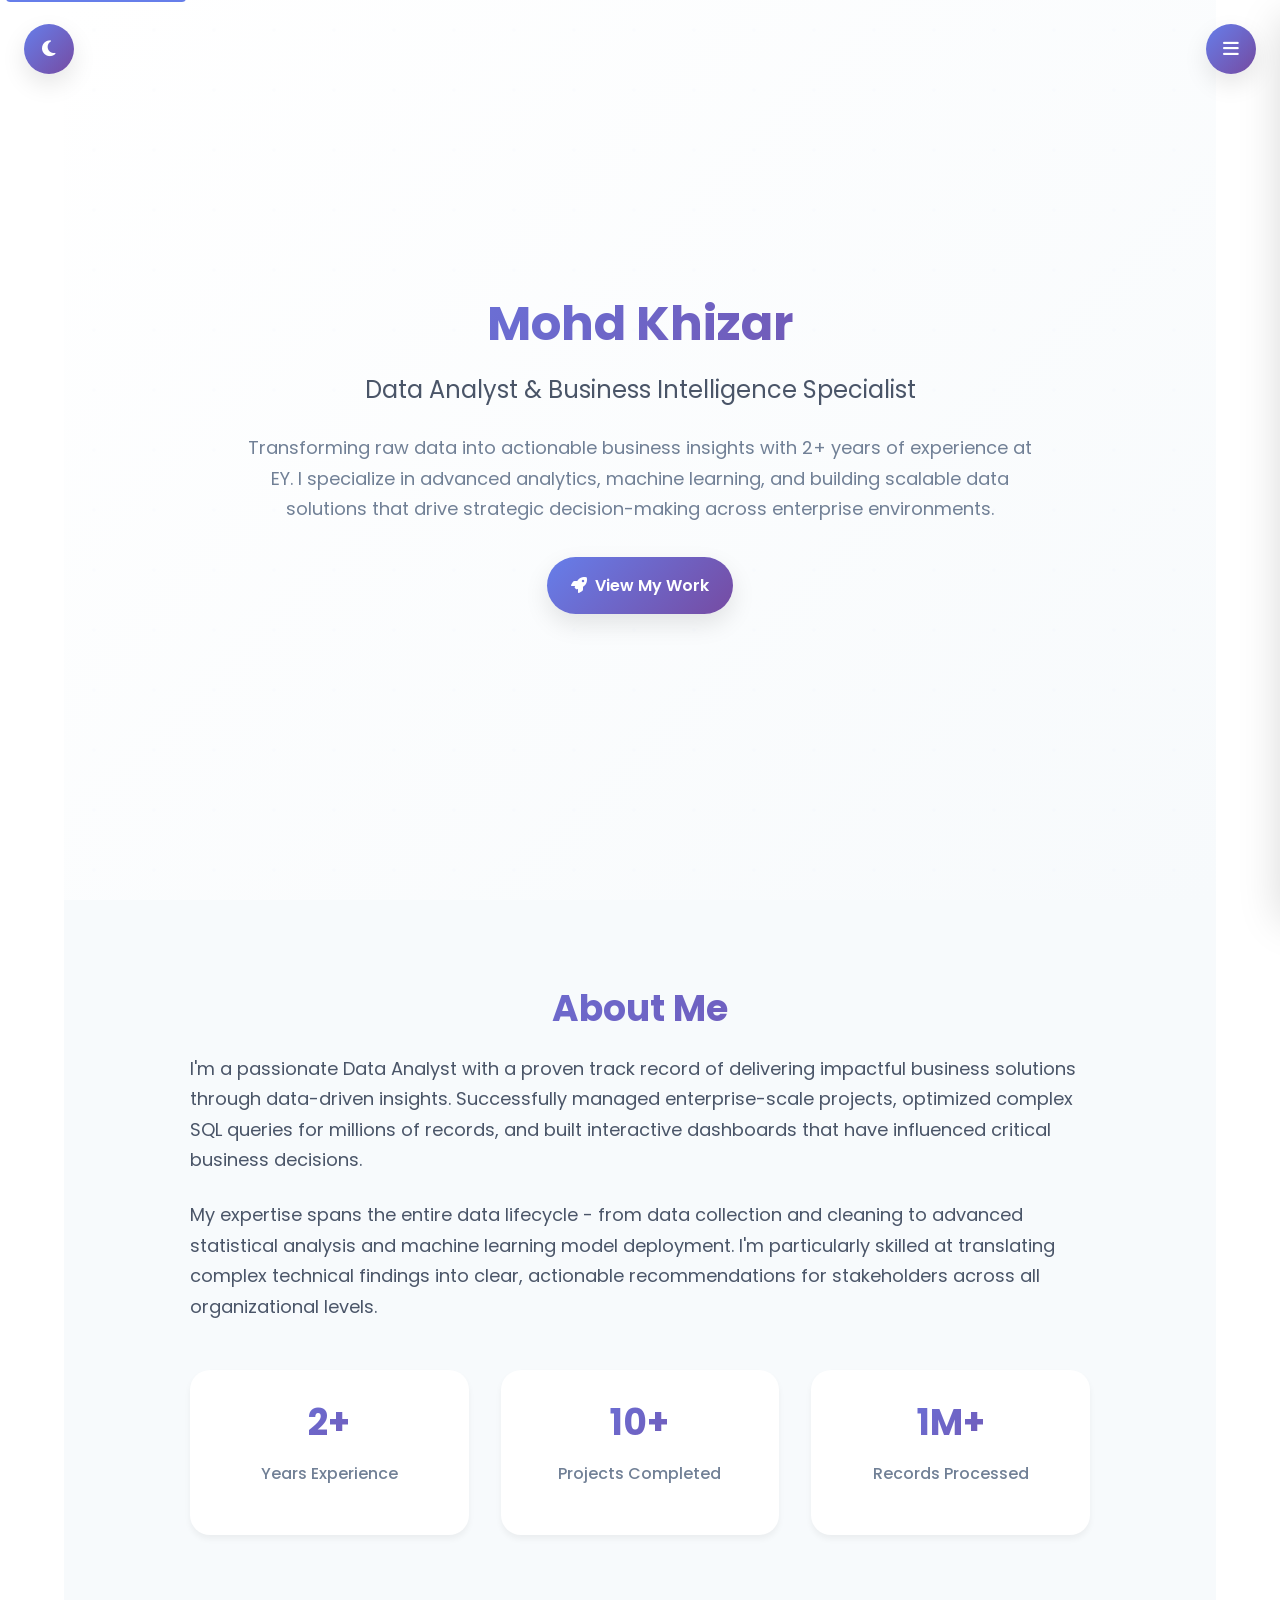
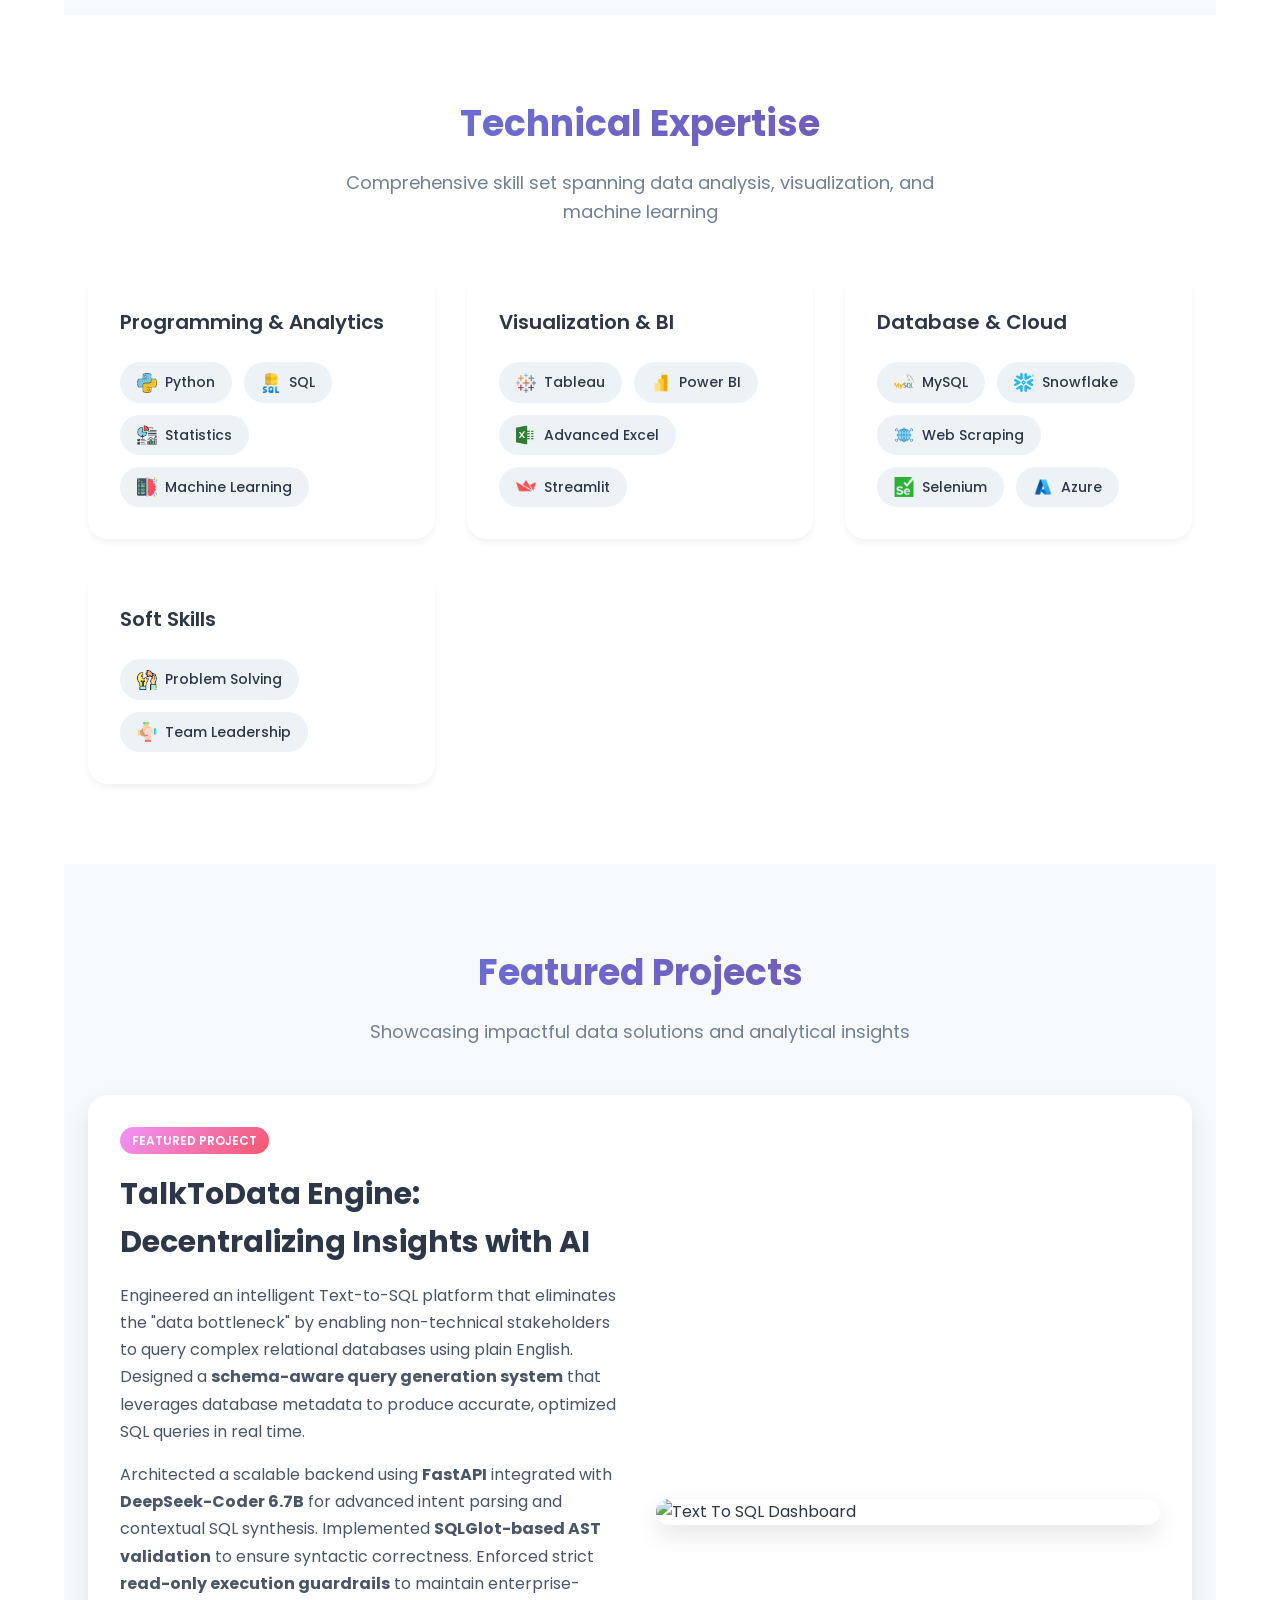
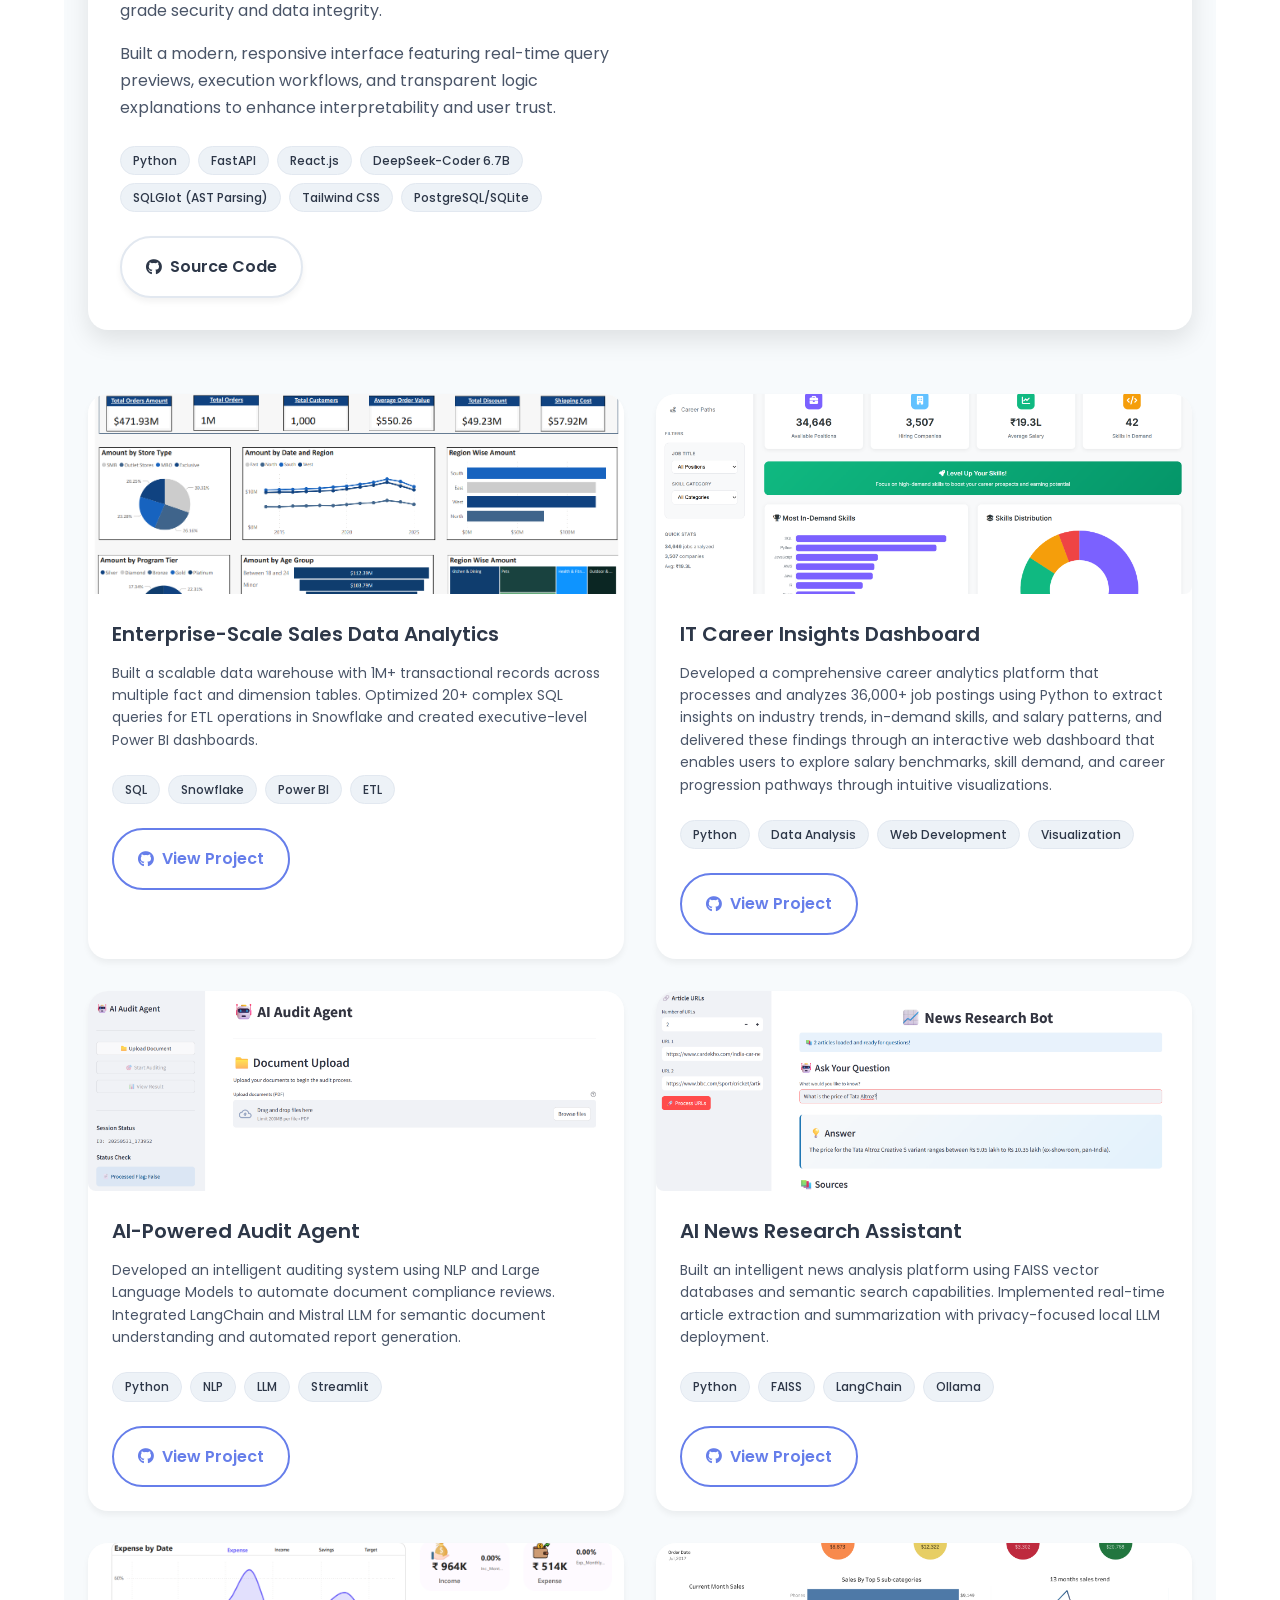
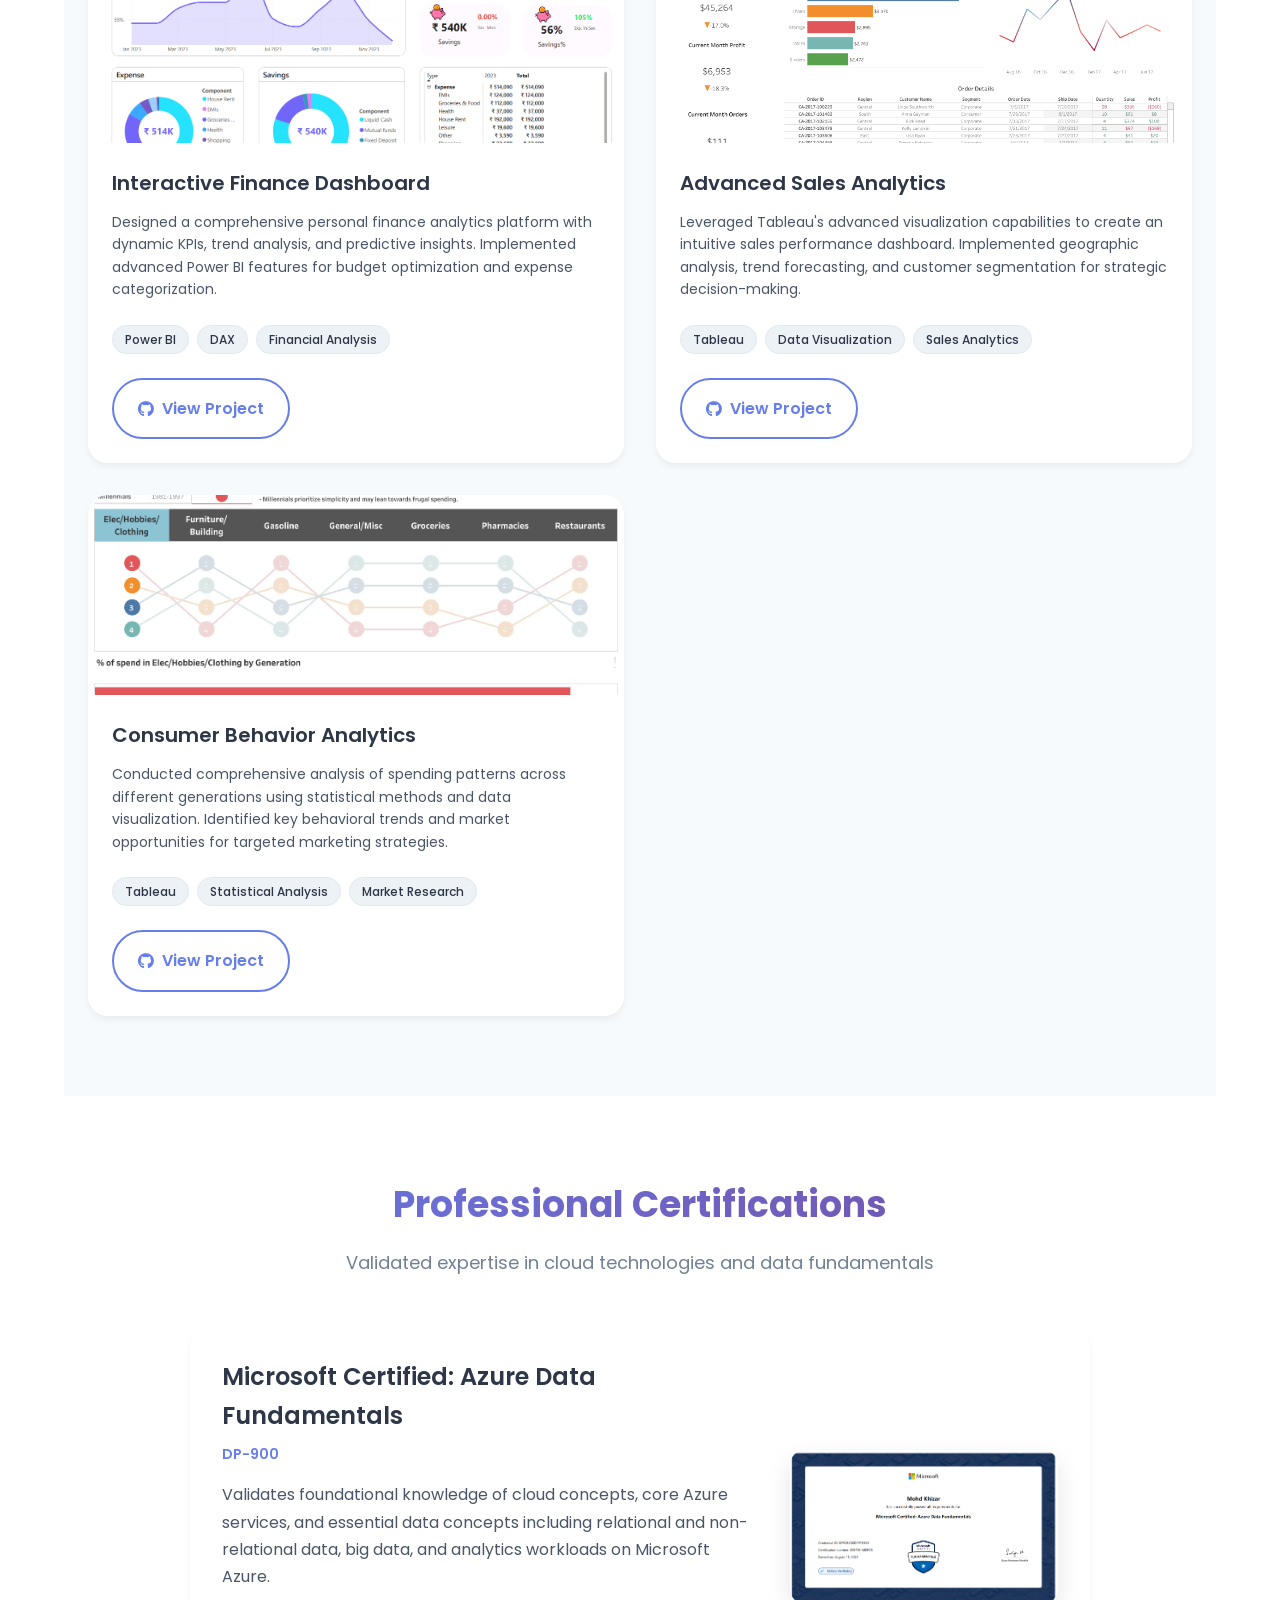
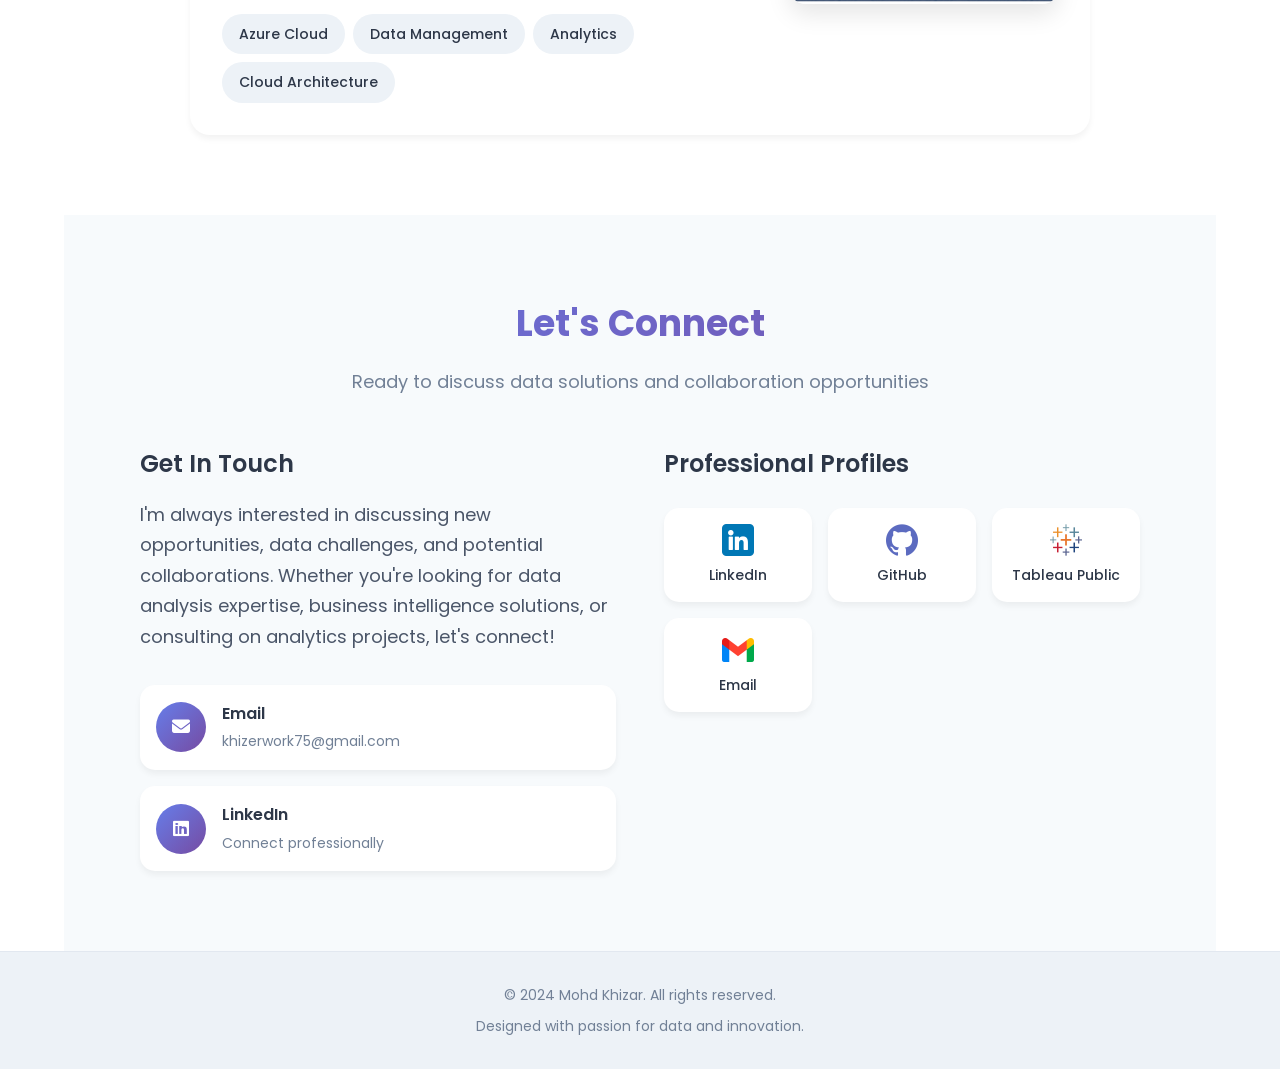
==== commit f6e18f4f: "Added TextToData Application" ====
--- a/index.html
+++ b/index.html
@@ -212,17 +212,83 @@
                     <div class="project-content">
                         <div class="project-info">
                             <span class="project-tag">Featured Project</span>
-                            <h3>IT Career Insights Dashboard</h3>
-                            <p>
-                                Engineered a comprehensive career analytics platform by collecting and cleaning 36,000+ 
-                                job postings from multiple sources. Implemented advanced data preprocessing techniques 
-                                and statistical analysis using Python, Matplotlib, and Seaborn to identify key industry 
-                                trends and skill requirements.
-                            </p>
-                            <p>
-                                Developed an interactive web dashboard using modern HTML5, CSS3, and JavaScript, 
-                                enabling professionals to explore salary benchmarks, skill demand patterns, and 
-                                career progression paths in the IT sector.
+                            <h3>TalkToData Engine: Decentralizing Insights with AI</h3>
+                            <p>
+                                Engineered an intelligent Text-to-SQL platform that 
+                                eliminates the "data bottleneck" by enabling non-technical stakeholders to query complex relational 
+                                databases using plain English. Designed a <strong>schema-aware query generation system</strong> that 
+                                leverages database metadata to produce accurate, optimized SQL queries in real time.
+                            </p>
+                            <p>
+                                Architected a scalable backend using <strong>FastAPI</strong> integrated with <strong>DeepSeek-Coder 6.7B</strong> 
+                                for advanced intent parsing and contextual SQL synthesis. Implemented <strong>SQLGlot-based AST validation</strong> 
+                                to ensure syntactic correctness. Enforced strict <strong>read-only execution guardrails</strong> to maintain enterprise-grade security and data integrity.
+                            </p>
+                            <p>
+                                Built a modern, responsive interface featuring real-time query previews, execution workflows, and transparent logic explanations to enhance 
+                                interpretability and user trust.
+                            </p>
+                            <div class="project-tech">
+                                <span class="tech-tag">Python</span>
+                                <span class="tech-tag">FastAPI</span>
+                                <span class="tech-tag">React.js</span>
+                                <span class="tech-tag">DeepSeek-Coder 6.7B</span>
+                                <span class="tech-tag">SQLGlot (AST Parsing)</span>
+                                <span class="tech-tag">Tailwind CSS</span>
+                                <span class="tech-tag">PostgreSQL/SQLite</span>
+                            </div>
+                            <div class="project-links">
+                                <a href="https://github.com/Khizar246/AI_Agents/tree/main/Text_To_SQL" target="_blank" class="btn btn-secondary">
+                                    <i class="fab fa-github"></i>
+                                    Source Code
+                                </a>
+                            </div>
+                        </div>
+                        <div class="project-image">
+                            <img src="images/Text_To_SQL.png" alt="Text To SQL Dashboard" class="clickable-image" />
+                        </div>
+                    </div>
+                </div>
+                <!-- Other Projects Grid -->
+                <div class="projects-grid">
+                    <article class="project-card">
+                        <div class="project-image-container">
+                            <img src="images/Orders Dashboard.png" alt="Enterprise Sales Analytics Dashboard" class="clickable-image" />
+                            <div class="project-overlay">
+                                <h4>Enterprise-Scale Sales Analytics</h4>
+                            </div>
+                        </div>
+                        <div class="project-details">
+                            <h4>Enterprise-Scale Sales Data Analytics</h4>
+                            <p>
+                                Built a scalable data warehouse with 1M+ transactional records across multiple 
+                                fact and dimension tables. Optimized 20+ complex SQL queries for ETL operations 
+                                in Snowflake and created executive-level Power BI dashboards.
+                            </p>
+                            <div class="project-tech">
+                                <span class="tech-tag">SQL</span>
+                                <span class="tech-tag">Snowflake</span>
+                                <span class="tech-tag">Power BI</span>
+                                <span class="tech-tag">ETL</span>
+                            </div>
+                            <a href="https://github.com/Khizar246/Analysis_Projects/tree/main/Enterprise_Scale_Order_Data_Analysis" target="_blank" class="btn btn-outline">
+                                <i class="fab fa-github"></i>
+                                View Project
+                            </a>
+                        </div>
+                    </article>
+
+                    <article class="project-card">
+                        <div class="project-image-container">
+                            <img src="images/IT Career Insights Dashboard.png" alt="IT Career Insights Dashboard" class="clickable-image" />
+                            <div class="project-overlay">
+                                <h4>IT Career Insights Dashboard</h4>
+                            </div>
+                        </div>
+                        <div class="project-details">
+                            <h4>IT Career Insights Dashboard</h4>
+                            <p>
+                                Developed a comprehensive career analytics platform that processes and analyzes 36,000+ job postings using Python to extract insights on industry trends, in-demand skills, and salary patterns, and delivered these findings through an interactive web dashboard that enables users to explore salary benchmarks, skill demand, and career progression pathways through intuitive visualizations.
                             </p>
                             <div class="project-tech">
                                 <span class="tech-tag">Python</span>
@@ -230,46 +296,7 @@
                                 <span class="tech-tag">Web Development</span>
                                 <span class="tech-tag">Visualization</span>
                             </div>
-                            <div class="project-links">
-                                <a href="https://khizar246.github.io/Indian_IT_Job_Trends.github.io/" target="_blank" class="btn btn-primary">
-                                    <i class="fas fa-external-link-alt"></i>
-                                    Live Demo
-                                </a>
-                                <a href="https://github.com/Khizar246/Indian_IT_Job_Trends.github.io" target="_blank" class="btn btn-secondary">
-                                    <i class="fab fa-github"></i>
-                                    Source Code
-                                </a>
-                            </div>
-                        </div>
-                        <div class="project-image">
-                            <img src="images/IT Career Insights Dashboard.png" alt="IT Career Insights Dashboard" class="clickable-image" />
-                        </div>
-                    </div>
-                </div>
-
-                <!-- Other Projects Grid -->
-                <div class="projects-grid">
-                    <article class="project-card">
-                        <div class="project-image-container">
-                            <img src="images/Orders Dashboard.png" alt="Enterprise Sales Analytics Dashboard" class="clickable-image" />
-                            <div class="project-overlay">
-                                <h4>Enterprise-Scale Sales Analytics</h4>
-                            </div>
-                        </div>
-                        <div class="project-details">
-                            <h4>Enterprise-Scale Sales Data Analytics</h4>
-                            <p>
-                                Built a scalable data warehouse with 1M+ transactional records across multiple 
-                                fact and dimension tables. Optimized 20+ complex SQL queries for ETL operations 
-                                in Snowflake and created executive-level Power BI dashboards.
-                            </p>
-                            <div class="project-tech">
-                                <span class="tech-tag">SQL</span>
-                                <span class="tech-tag">Snowflake</span>
-                                <span class="tech-tag">Power BI</span>
-                                <span class="tech-tag">ETL</span>
-                            </div>
-                            <a href="https://github.com/Khizar246/Analysis_Projects/tree/main/Enterprise_Scale_Order_Data_Analysis" target="_blank" class="btn btn-outline">
+                            <a href="https://khizar246.github.io/Indian_IT_Job_Trends.github.io/" target="_blank" class="btn btn-outline">
                                 <i class="fab fa-github"></i>
                                 View Project
                             </a>
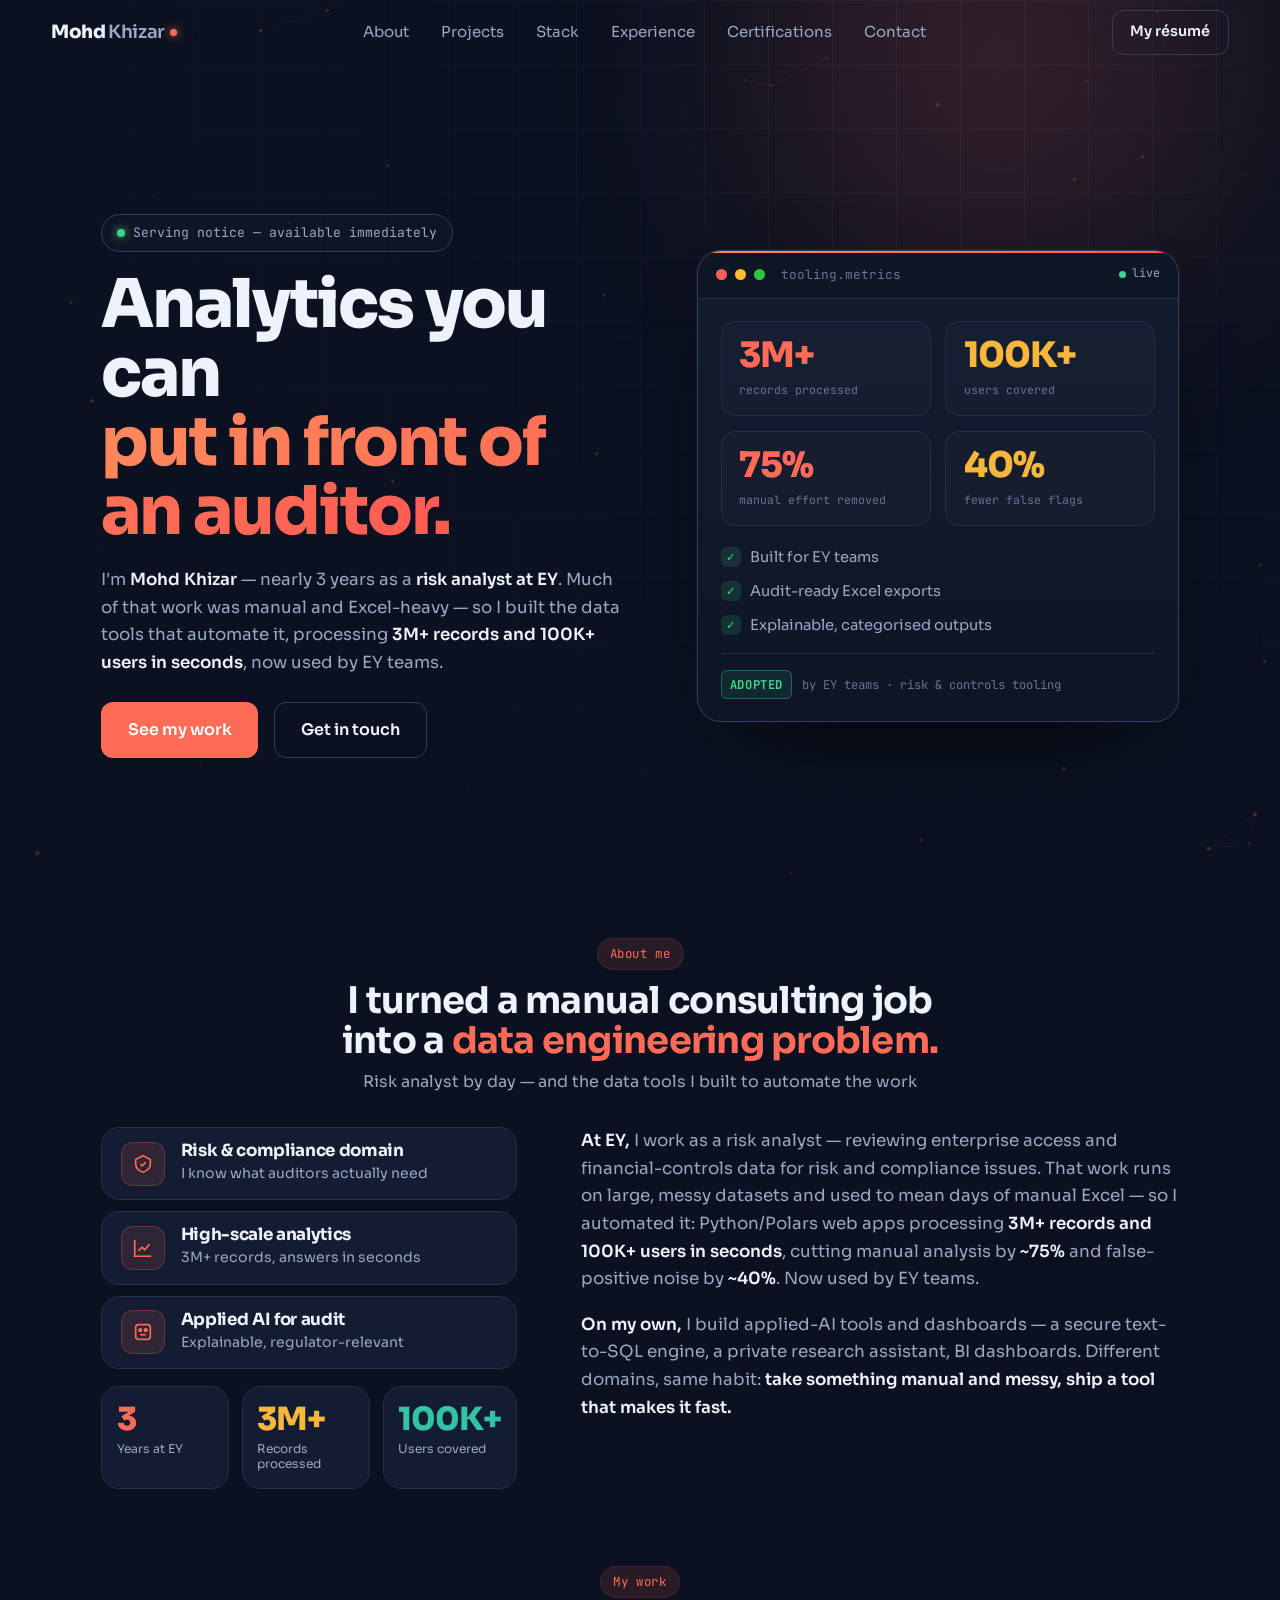
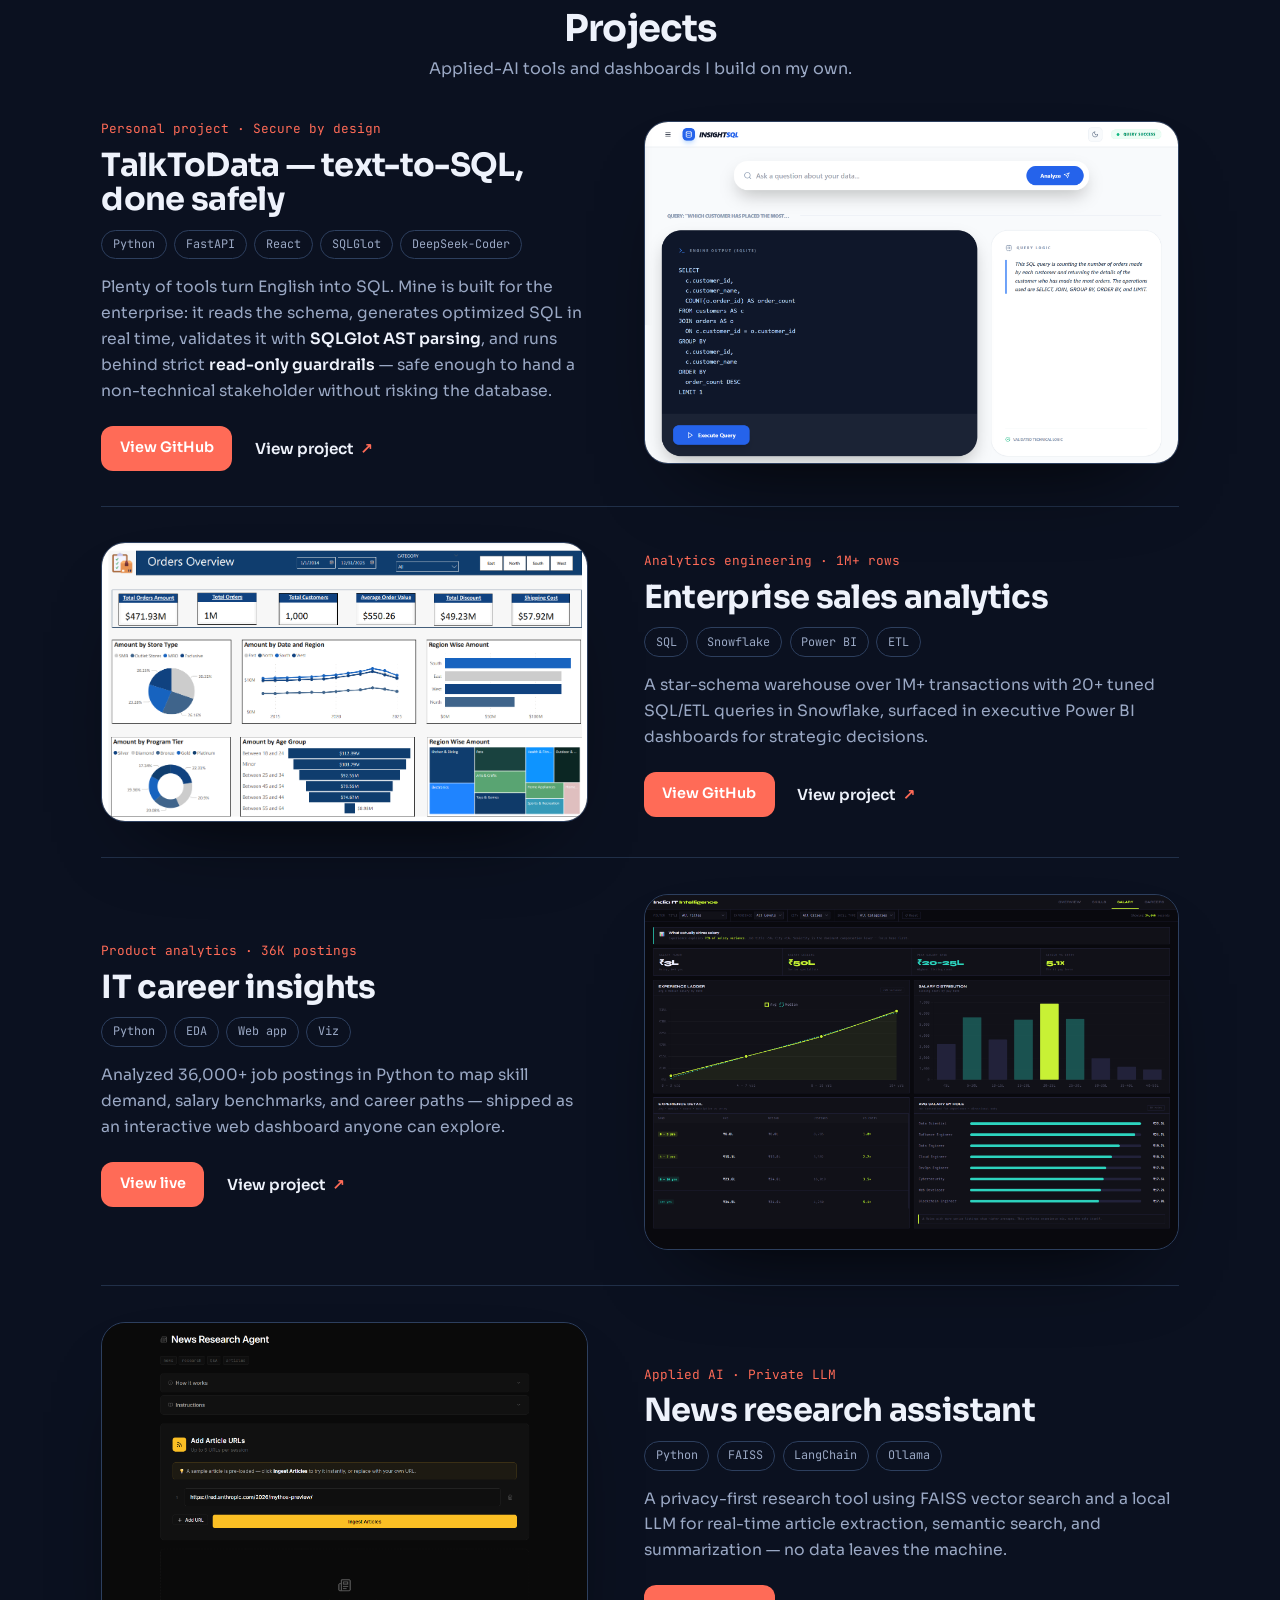
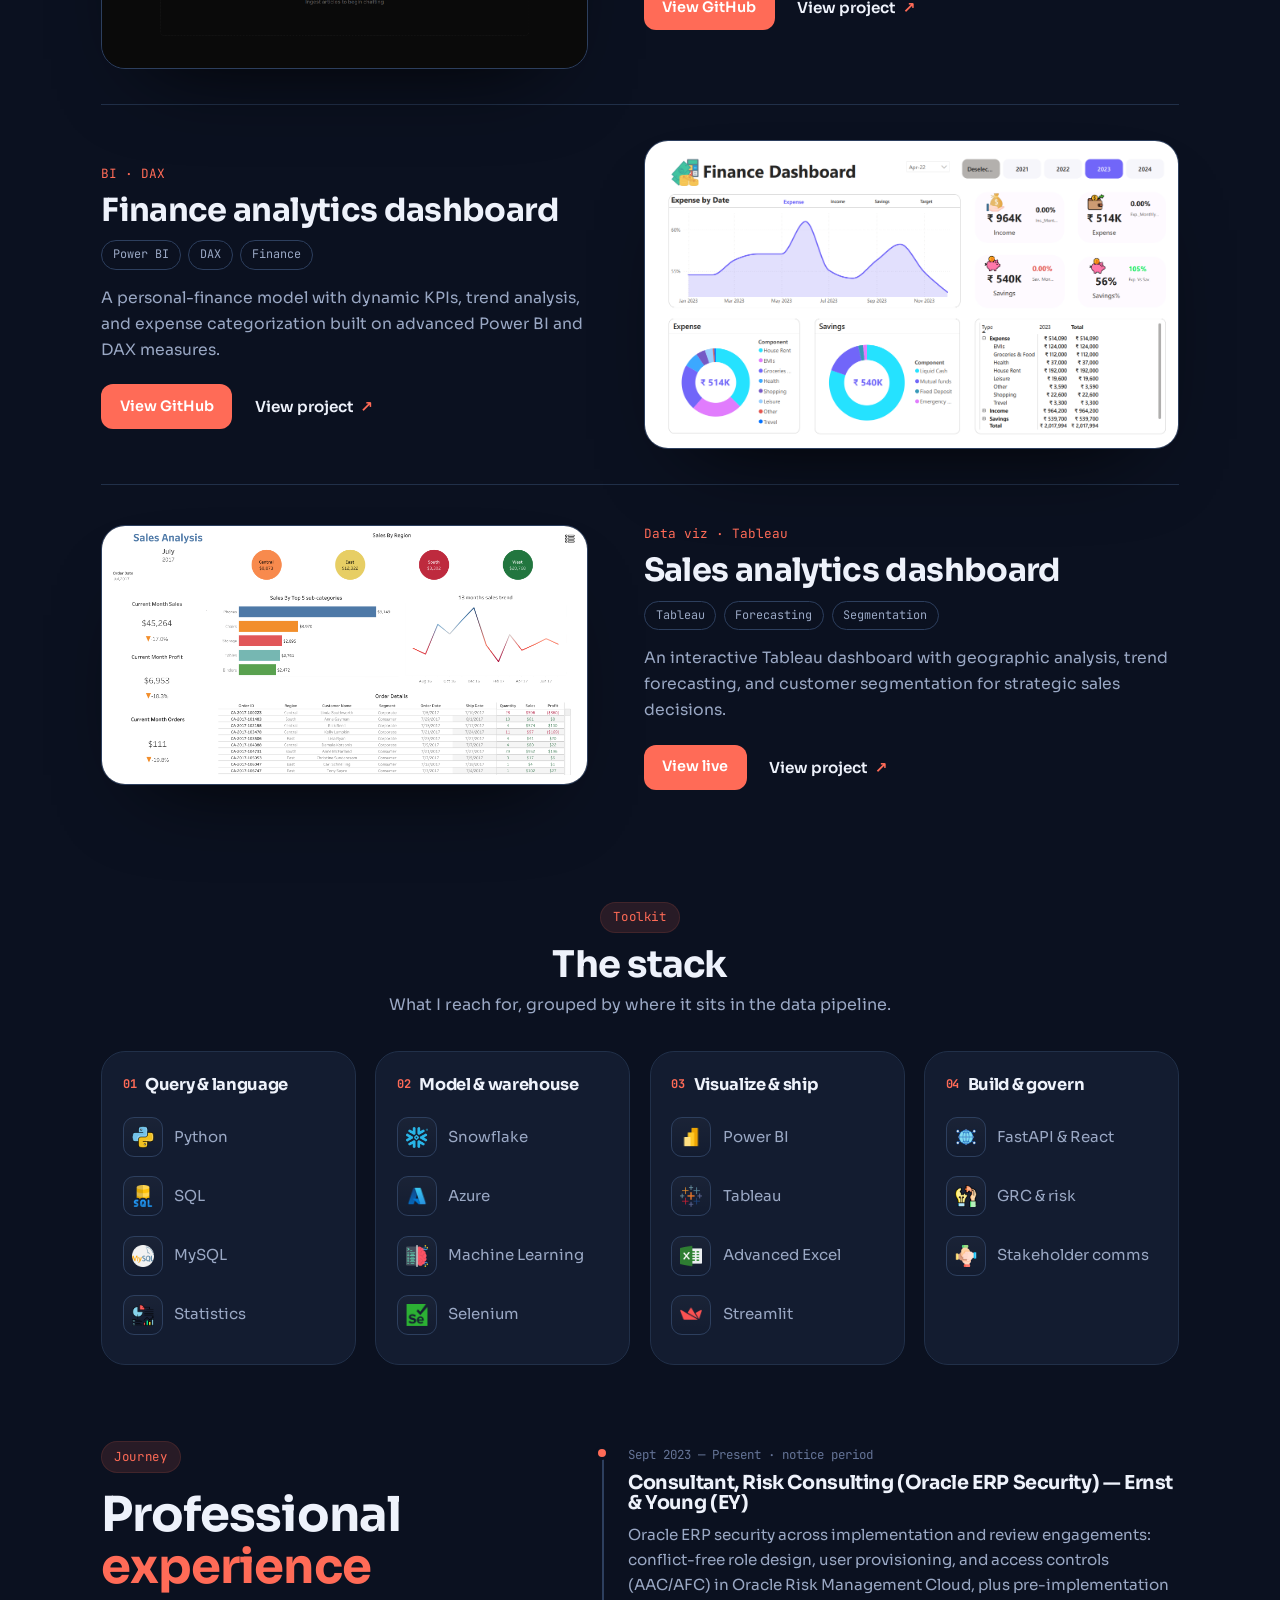
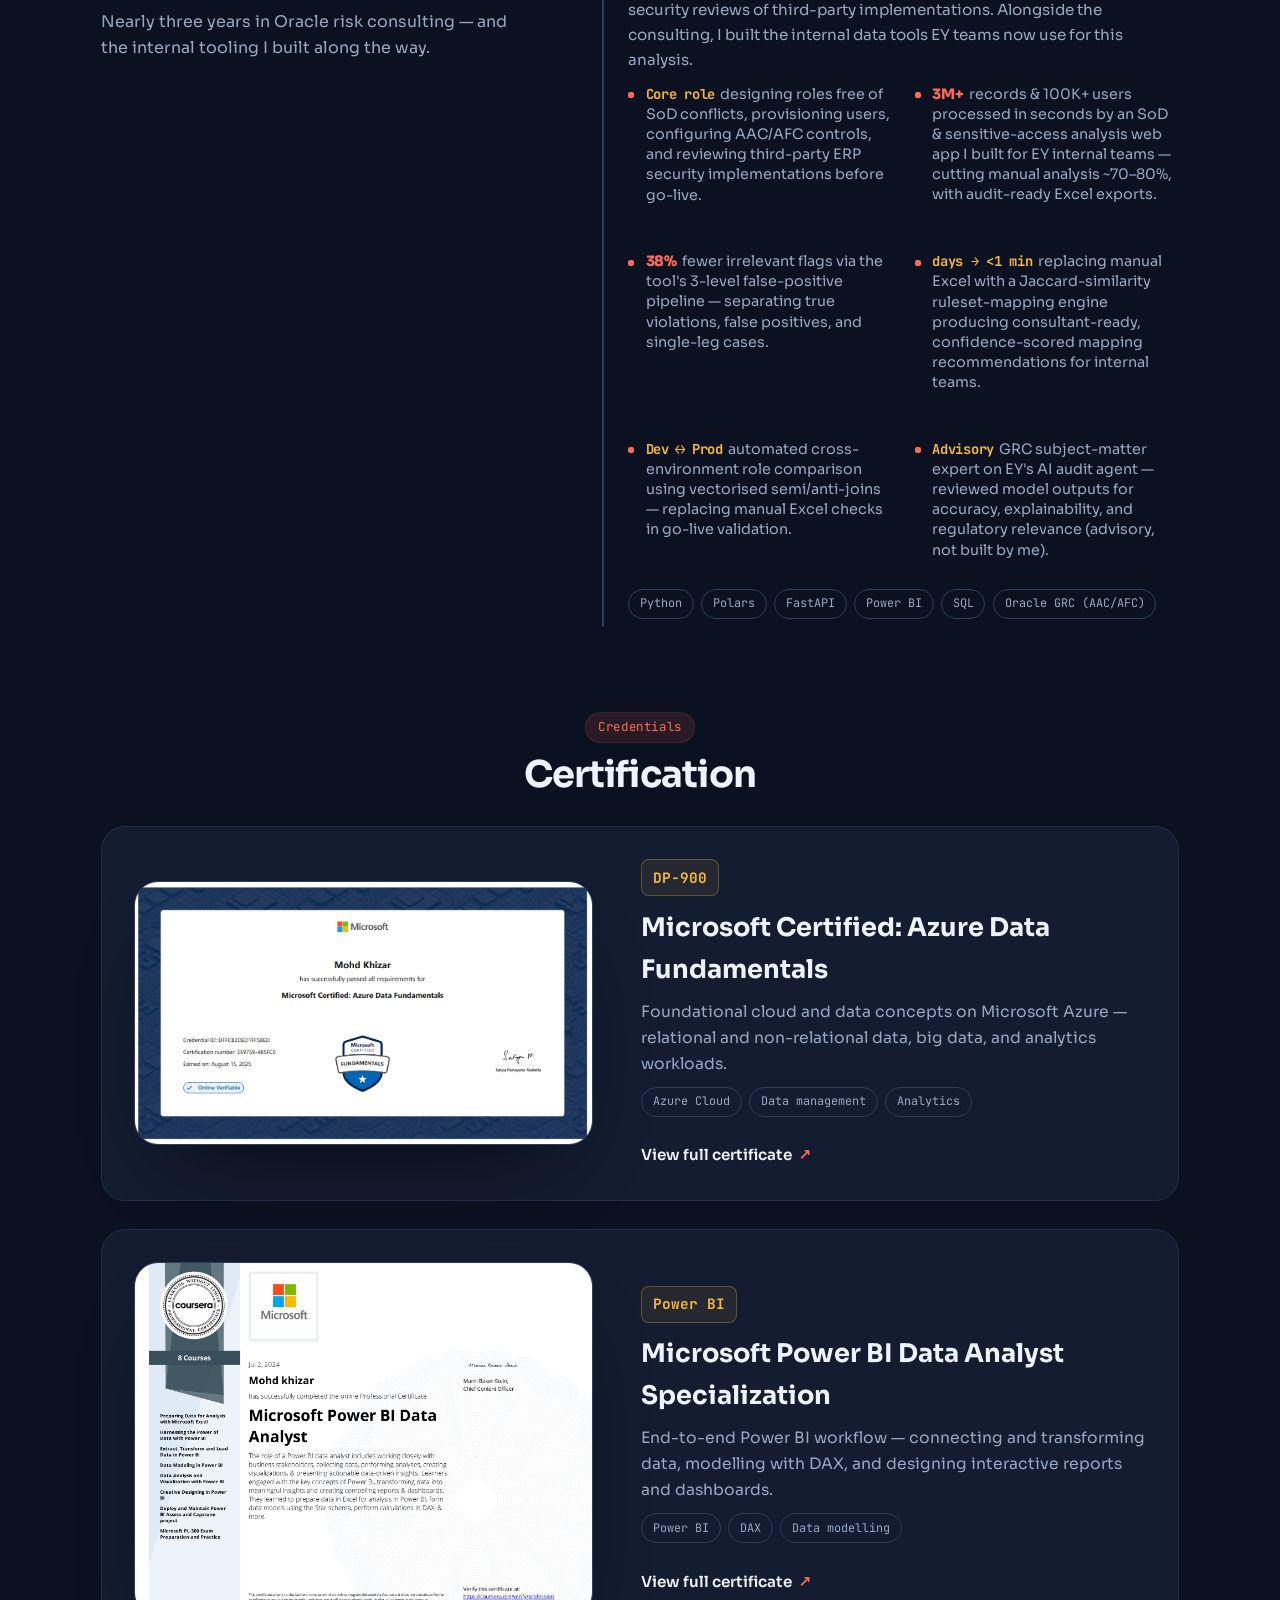
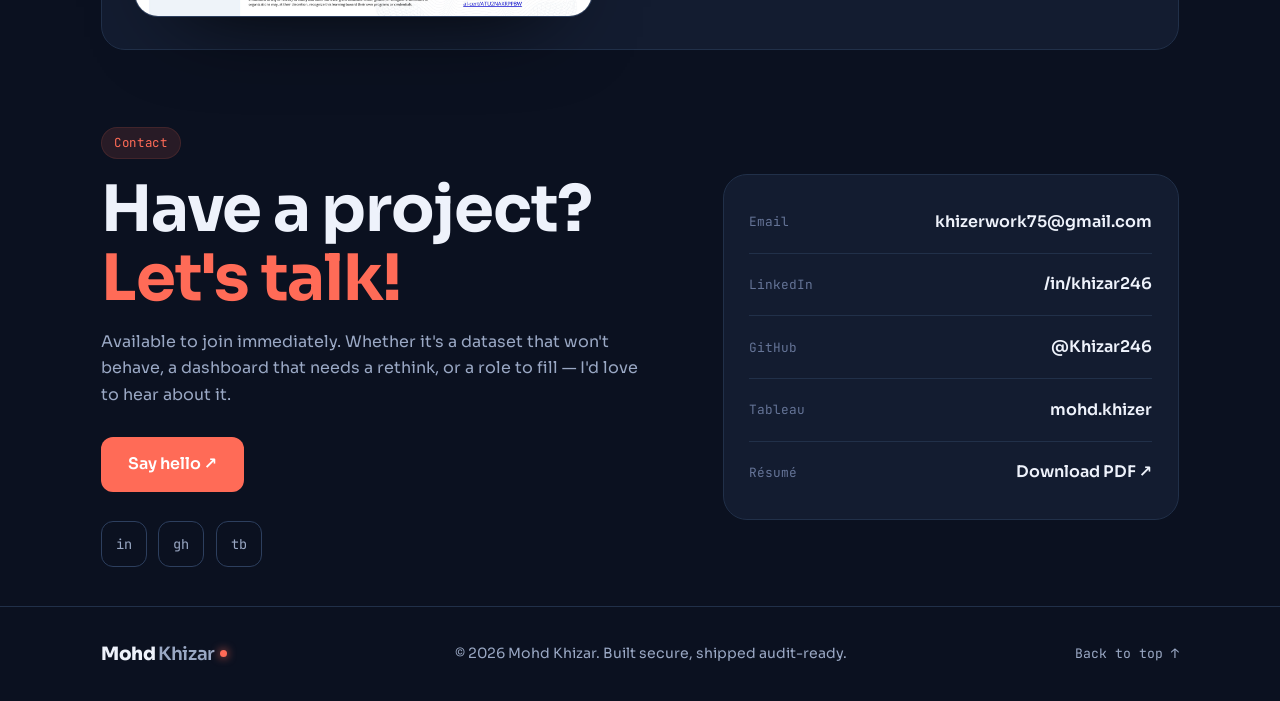
==== commit 417d074b: "Rewrite portfolio copy to honest, recruiter-friendly framing - Reframe hero and about as risk analys" ====
--- a/index.html
+++ b/index.html
@@ -1,557 +1,413 @@
-<!DOCTYPE html>
-<html lang="en">
-<head>
-    <meta charset="UTF-8">
-    <meta name="viewport" content="width=device-width, initial-scale=1.0">
-    <title>Mohd Khizar - Data Analyst Portfolio</title>
-    <meta name="description" content="Data Analyst with 2+ years experience at EY, specializing in Python, SQL, Power BI, and machine learning solutions.">
-    
-    <!-- Google Fonts -->
-    <link href="https://fonts.googleapis.com/css2?family=Poppins:wght@300;400;500;600;700&display=swap" rel="stylesheet">
-    
-    <!-- Font Awesome -->
-    <link rel="stylesheet" href="https://cdnjs.cloudflare.com/ajax/libs/font-awesome/6.4.0/css/all.min.css">
-    
-    <!-- Custom CSS -->
-    <link rel="stylesheet" href="assets/css/main.css">
-</head>
-<body>
-    <!-- Theme Toggle -->
-    <button id="theme-toggle" class="theme-toggle" aria-label="Toggle dark mode">
-        <i class="fas fa-moon"></i>
-    </button>
-
-    <!-- Navigation Menu Toggle -->
-    <button id="nav-toggle" class="nav-toggle" aria-label="Toggle navigation menu">
-        <i class="fas fa-bars"></i>
-    </button>
-
-    <!-- Navigation Menu -->
-    <nav id="nav-menu" class="nav-menu">
-        <div class="nav-header">
-            <h3>Navigation</h3>
-            <button id="nav-close" class="nav-close" aria-label="Close navigation">
-                <i class="fas fa-times"></i>
-            </button>
-        </div>
-        <ul class="nav-links">
-            <li><a href="#home" data-section="home">Home</a></li>
-            <li><a href="#about" data-section="about">About</a></li>
-            <li><a href="#skills" data-section="skills">Skills</a></li>
-            <li><a href="#projects" data-section="projects">Projects</a></li>
-            <li><a href="#certifications" data-section="certifications">Certifications</a></li>
-            <li><a href="#contact" data-section="contact">Contact</a></li>
-        </ul>
-    </nav>
-
-    <!-- Navigation Overlay -->
-    <div id="nav-overlay" class="nav-overlay"></div>
-
-    <!-- Main Container -->
-    <main class="container">
-        <!-- Hero Section -->
-        <section id="home" class="hero-section">
-            <div class="hero-content">
-                <h1 class="hero-title">
-                    <span class="gradient-text">Mohd Khizar</span>
-                    <span class="hero-subtitle">Data Analyst & Business Intelligence Specialist</span>
-                </h1>
-                <p class="hero-description">
-                    Transforming raw data into actionable business insights with 2+ years of experience at EY. 
-                    I specialize in advanced analytics, machine learning, and building scalable data solutions 
-                    that drive strategic decision-making across enterprise environments.
-                </p>
-                <div class="hero-cta">
-                    <a href="#projects" class="btn btn-primary">
-                        <i class="fas fa-rocket"></i>
-                        View My Work
-                    </a>
-                </div>
-            </div>
-        </section>
-
-        <!-- About Section -->
-        <section id="about" class="about-section">
-            <div class="section-container">
-                <h2 class="section-title">About Me</h2>
-                <div class="about-content">
-                    <div class="about-text">
-                        <p>
-                            I'm a passionate Data Analyst with a proven track record of delivering impactful business solutions 
-                            through data-driven insights. Successfully managed enterprise-scale projects, 
-                            optimized complex SQL queries for millions of records, and built interactive dashboards 
-                            that have influenced critical business decisions.
-                        </p>
-                        <p>
-                            My expertise spans the entire data lifecycle - from data collection and cleaning to 
-                            advanced statistical analysis and machine learning model deployment. I'm particularly 
-                            skilled at translating complex technical findings into clear, actionable recommendations 
-                            for stakeholders across all organizational levels.
-                        </p>
-                        <div class="about-stats">
-                            <div class="stat-item">
-                                <h3>2+</h3>
-                                <p>Years Experience</p>
-                            </div>
-                            <div class="stat-item">
-                                <h3>10+</h3>
-                                <p>Projects Completed</p>
-                            </div>
-                            <div class="stat-item">
-                                <h3>1M+</h3>
-                                <p>Records Processed</p>
-                            </div>
-                        </div>
-                    </div>
-                </div>
-            </div>
-        </section>
-
-        <!-- Skills Section -->
-        <section id="skills" class="skills-section">
-            <div class="section-container">
-                <h2 class="section-title">Technical Expertise</h2>
-                <p class="section-subtitle">Comprehensive skill set spanning data analysis, visualization, and machine learning</p>
-                
-                <div class="skills-grid">
-                    <div class="skill-category">
-                        <h3>Programming & Analytics</h3>
-                        <div class="skills-list">
-                            <span class="skill-tag">
-                                <img src="images/python.png" alt="Python" />
-                                Python
-                            </span>
-                            <span class="skill-tag">
-                                <img src="images/sql.png" alt="SQL" />
-                                SQL
-                            </span>
-                            <span class="skill-tag">
-                                <img src="images/statistics.png" alt="Statistics" />
-                                Statistics
-                            </span>
-                            <span class="skill-tag">
-                                <img src="images/ml.png" alt="Machine Learning" />
-                                Machine Learning
-                            </span>
-                        </div>
-                    </div>
-
-                    <div class="skill-category">
-                        <h3>Visualization & BI</h3>
-                        <div class="skills-list">
-                            <span class="skill-tag">
-                                <img src="images/tableau.png" alt="Tableau" />
-                                Tableau
-                            </span>
-                            <span class="skill-tag">
-                                <img src="images/powerbi.png" alt="Power BI" />
-                                Power BI
-                            </span>
-                            <span class="skill-tag">
-                                <img src="images/excel.png" alt="Excel" />
-                                Advanced Excel
-                            </span>
-                            <span class="skill-tag">
-                                <img src="images/streamlit.png" alt="Streamlit" />
-                                Streamlit
-                            </span>
-                        </div>
-                    </div>
-
-                    <div class="skill-category">
-                        <h3>Database & Cloud</h3>
-                        <div class="skills-list">
-                            <span class="skill-tag">
-                                <img src="images/mysql.png" alt="MySQL" />
-                                MySQL
-                            </span>
-                            <span class="skill-tag">
-                                <img src="images/Snowflake.png" alt="Snowflake" />
-                                Snowflake
-                            </span>
-                            <span class="skill-tag">
-                                <img src="images/web_scraping.png" alt="Web Scraping" />
-                                Web Scraping
-                            </span>
-                            <span class="skill-tag">
-                                <img src="images/selenium.png" alt="Selenium" />
-                                Selenium
-                            </span>
-                            <span class="skill-tag">
-                                <img src="images/Azure.png" alt="Azure" />
-                                Azure
-                            </span>
-                        </div>
-                    </div>
-
-                    <div class="skill-category">
-                        <h3>Soft Skills</h3>
-                        <div class="skills-list">
-                            <span class="skill-tag">
-                                <img src="images/problem_solving.png" alt="Problem Solving" />
-                                Problem Solving
-                            </span>
-                            <span class="skill-tag">
-                                <img src="images/teamwork.png" alt="Teamwork" />
-                                Team Leadership
-                            </span>
-                        </div>
-                    </div>
-                </div>
-            </div>
-        </section>
-
-        <!-- Projects Section -->
-        <section id="projects" class="projects-section">
-            <div class="section-container">
-                <h2 class="section-title">Featured Projects</h2>
-                <p class="section-subtitle">Showcasing impactful data solutions and analytical insights</p>
-
-                <!-- Featured Project -->
-                <div class="featured-project">
-                    <div class="project-content">
-                        <div class="project-info">
-                            <span class="project-tag">Featured Project</span>
-                            <h3>TalkToData Engine: Decentralizing Insights with AI</h3>
-                            <p>
-                                Engineered an intelligent Text-to-SQL platform that 
-                                eliminates the "data bottleneck" by enabling non-technical stakeholders to query complex relational 
-                                databases using plain English. Designed a <strong>schema-aware query generation system</strong> that 
-                                leverages database metadata to produce accurate, optimized SQL queries in real time.
-                            </p>
-                            <p>
-                                Architected a scalable backend using <strong>FastAPI</strong> integrated with <strong>DeepSeek-Coder 6.7B</strong> 
-                                for advanced intent parsing and contextual SQL synthesis. Implemented <strong>SQLGlot-based AST validation</strong> 
-                                to ensure syntactic correctness. Enforced strict <strong>read-only execution guardrails</strong> to maintain enterprise-grade security and data integrity.
-                            </p>
-                            <p>
-                                Built a modern, responsive interface featuring real-time query previews, execution workflows, and transparent logic explanations to enhance 
-                                interpretability and user trust.
-                            </p>
-                            <div class="project-tech">
-                                <span class="tech-tag">Python</span>
-                                <span class="tech-tag">FastAPI</span>
-                                <span class="tech-tag">React.js</span>
-                                <span class="tech-tag">DeepSeek-Coder 6.7B</span>
-                                <span class="tech-tag">SQLGlot (AST Parsing)</span>
-                                <span class="tech-tag">Tailwind CSS</span>
-                                <span class="tech-tag">PostgreSQL/SQLite</span>
-                            </div>
-                            <div class="project-links">
-                                <a href="https://github.com/Khizar246/AI_Agents/tree/main/Text_To_SQL" target="_blank" class="btn btn-secondary">
-                                    <i class="fab fa-github"></i>
-                                    Source Code
-                                </a>
-                            </div>
-                        </div>
-                        <div class="project-image">
-                            <img src="images/Text_To_SQL.png" alt="Text To SQL Dashboard" class="clickable-image" />
-                        </div>
-                    </div>
-                </div>
-                <!-- Other Projects Grid -->
-                <div class="projects-grid">
-                    <article class="project-card">
-                        <div class="project-image-container">
-                            <img src="images/Orders Dashboard.png" alt="Enterprise Sales Analytics Dashboard" class="clickable-image" />
-                            <div class="project-overlay">
-                                <h4>Enterprise-Scale Sales Analytics</h4>
-                            </div>
-                        </div>
-                        <div class="project-details">
-                            <h4>Enterprise-Scale Sales Data Analytics</h4>
-                            <p>
-                                Built a scalable data warehouse with 1M+ transactional records across multiple 
-                                fact and dimension tables. Optimized 20+ complex SQL queries for ETL operations 
-                                in Snowflake and created executive-level Power BI dashboards.
-                            </p>
-                            <div class="project-tech">
-                                <span class="tech-tag">SQL</span>
-                                <span class="tech-tag">Snowflake</span>
-                                <span class="tech-tag">Power BI</span>
-                                <span class="tech-tag">ETL</span>
-                            </div>
-                            <a href="https://github.com/Khizar246/Analysis_Projects/tree/main/Enterprise_Scale_Order_Data_Analysis" target="_blank" class="btn btn-outline">
-                                <i class="fab fa-github"></i>
-                                View Project
-                            </a>
-                        </div>
-                    </article>
-
-                    <article class="project-card">
-                        <div class="project-image-container">
-                            <img src="images/IT Career Insights Dashboard.png" alt="IT Career Insights Dashboard" class="clickable-image" />
-                            <div class="project-overlay">
-                                <h4>IT Career Insights Dashboard</h4>
-                            </div>
-                        </div>
-                        <div class="project-details">
-                            <h4>IT Career Insights Dashboard</h4>
-                            <p>
-                                Developed a comprehensive career analytics platform that processes and analyzes 36,000+ job postings using Python to extract insights on industry trends, in-demand skills, and salary patterns, and delivered these findings through an interactive web dashboard that enables users to explore salary benchmarks, skill demand, and career progression pathways through intuitive visualizations.
-                            </p>
-                            <div class="project-tech">
-                                <span class="tech-tag">Python</span>
-                                <span class="tech-tag">Data Analysis</span>
-                                <span class="tech-tag">Web Development</span>
-                                <span class="tech-tag">Visualization</span>
-                            </div>
-                            <a href="https://khizar246.github.io/Indian_IT_Job_Trends.github.io/" target="_blank" class="btn btn-outline">
-                                <i class="fab fa-github"></i>
-                                View Project
-                            </a>
-                        </div>
-                    </article>
-
-                    <article class="project-card">
-                        <div class="project-image-container">
-                            <img src="images/Audit Agent.png" alt="AI Audit Agent Interface" class="clickable-image" />
-                            <div class="project-overlay">
-                                <h4>AI Audit Agent</h4>
-                            </div>
-                        </div>
-                        <div class="project-details">
-                            <h4>AI-Powered Audit Agent</h4>
-                            <p>
-                                Developed an intelligent auditing system using NLP and Large Language Models 
-                                to automate document compliance reviews. Integrated LangChain and Mistral LLM 
-                                for semantic document understanding and automated report generation.
-                            </p>
-                            <div class="project-tech">
-                                <span class="tech-tag">Python</span>
-                                <span class="tech-tag">NLP</span>
-                                <span class="tech-tag">LLM</span>
-                                <span class="tech-tag">Streamlit</span>
-                            </div>
-                            <a href="https://github.com/Khizar246/AI_Agents/tree/main/AI_Audit_Agent" target="_blank" class="btn btn-outline">
-                                <i class="fab fa-github"></i>
-                                View Project
-                            </a>
-                        </div>
-                    </article>
-
-                    <article class="project-card">
-                        <div class="project-image-container">
-                            <img src="images/News Agent.png" alt="AI News Research Agent" class="clickable-image" />
-                            <div class="project-overlay">
-                                <h4>AI News Research Agent</h4>
-                            </div>
-                        </div>
-                        <div class="project-details">
-                            <h4>AI News Research Assistant</h4>
-                            <p>
-                                Built an intelligent news analysis platform using FAISS vector databases and 
-                                semantic search capabilities. Implemented real-time article extraction and 
-                                summarization with privacy-focused local LLM deployment.
-                            </p>
-                            <div class="project-tech">
-                                <span class="tech-tag">Python</span>
-                                <span class="tech-tag">FAISS</span>
-                                <span class="tech-tag">LangChain</span>
-                                <span class="tech-tag">Ollama</span>
-                            </div>
-                            <a href="https://github.com/Khizar246/AI_Agents/tree/main/AI_News_Research_Agent" target="_blank" class="btn btn-outline">
-                                <i class="fab fa-github"></i>
-                                View Project
-                            </a>
-                        </div>
-                    </article>
-
-                    <article class="project-card">
-                        <div class="project-image-container">
-                            <img src="images/Finance_Dashboard.png" alt="Personal Finance Dashboard" class="clickable-image" />
-                            <div class="project-overlay">
-                                <h4>Finance Analytics Dashboard</h4>
-                            </div>
-                        </div>
-                        <div class="project-details">
-                            <h4>Interactive Finance Dashboard</h4>
-                            <p>
-                                Designed a comprehensive personal finance analytics platform with dynamic KPIs, 
-                                trend analysis, and predictive insights. Implemented advanced Power BI features 
-                                for budget optimization and expense categorization.
-                            </p>
-                            <div class="project-tech">
-                                <span class="tech-tag">Power BI</span>
-                                <span class="tech-tag">DAX</span>
-                                <span class="tech-tag">Financial Analysis</span>
-                            </div>
-                            <a href="https://github.com/Khizar246/PowerBI_Projects/tree/main/Finance%20Dashboard" target="_blank" class="btn btn-outline">
-                                <i class="fab fa-github"></i>
-                                View Project
-                            </a>
-                        </div>
-                    </article>
-
-                    <article class="project-card">
-                        <div class="project-image-container">
-                            <img src="images/Sales Analysis Dashboard.png" alt="Sales Analysis Dashboard" class="clickable-image" />
-                            <div class="project-overlay">
-                                <h4>Sales Analysis Dashboard</h4>
-                            </div>
-                        </div>
-                        <div class="project-details">
-                            <h4>Advanced Sales Analytics</h4>
-                            <p>
-                                Leveraged Tableau's advanced visualization capabilities to create an intuitive 
-                                sales performance dashboard. Implemented geographic analysis, trend forecasting, 
-                                and customer segmentation for strategic decision-making.
-                            </p>
-                            <div class="project-tech">
-                                <span class="tech-tag">Tableau</span>
-                                <span class="tech-tag">Data Visualization</span>
-                                <span class="tech-tag">Sales Analytics</span>
-                            </div>
-                            <a href="https://public.tableau.com/views/InteractiveSalesDashboard_16879807819150/SalesDasboardLandingPage" target="_blank" class="btn btn-outline">
-                                 <i class="fab fa-github"></i>
-                                View Project
-                            </a>
-                        </div>
-                    </article>
-
-                    <article class="project-card">
-                        <div class="project-image-container">
-                            <img src="images/Spending Habits.png" alt="Generational Spending Analysis" class="clickable-image" />
-                            <div class="project-overlay">
-                                <h4>Generational Spending Analysis</h4>
-                            </div>
-                        </div>
-                        <div class="project-details">
-                            <h4>Consumer Behavior Analytics</h4>
-                            <p>
-                                Conducted comprehensive analysis of spending patterns across different generations 
-                                using statistical methods and data visualization. Identified key behavioral trends 
-                                and market opportunities for targeted marketing strategies.
-                            </p>
-                            <div class="project-tech">
-                                <span class="tech-tag">Tableau</span>
-                                <span class="tech-tag">Statistical Analysis</span>
-                                <span class="tech-tag">Market Research</span>
-                            </div>
-                            <a href="https://public.tableau.com/views/SpendingHabitsOfDifferentGenerations/Dashboard1" target="_blank" class="btn btn-outline">
-                                 <i class="fab fa-github"></i>
-                                View Project
-                            </a>
-                        </div>
-                    </article>
-                </div>
-            </div>
-        </section>
-
-        <!-- Certifications Section -->
-        <section id="certifications" class="certifications-section">
-            <div class="section-container">
-                <h2 class="section-title">Professional Certifications</h2>
-                <p class="section-subtitle">Validated expertise in cloud technologies and data fundamentals</p>
-                
-                <div class="certifications-grid">
-                    <div class="certification-card">
-                        <div class="certification-info">
-                            <h3>Microsoft Certified: Azure Data Fundamentals</h3>
-                            <p class="certification-code">DP-900</p>
-                            <p class="certification-description">
-                                Validates foundational knowledge of cloud concepts, core Azure services, 
-                                and essential data concepts including relational and non-relational data, 
-                                big data, and analytics workloads on Microsoft Azure.
-                            </p>
-                            <div class="certification-skills">
-                                <span class="skill-tag">Azure Cloud</span>
-                                <span class="skill-tag">Data Management</span>
-                                <span class="skill-tag">Analytics</span>
-                                <span class="skill-tag">Cloud Architecture</span>
-                            </div>
-                        </div>
-                        <div class="certification-image">
-                            <img src="images/DP900_Certification.png" alt="Microsoft Azure Data Fundamentals DP-900 Certification" class="clickable-image" />
-                        </div>
-                    </div>
-                </div>
-            </div>
-        </section>
-
-        <!-- Contact Section -->
-        <section id="contact" class="contact-section">
-            <div class="section-container">
-                <h2 class="section-title">Let's Connect</h2>
-                <p class="section-subtitle">Ready to discuss data solutions and collaboration opportunities</p>
-                
-                <div class="contact-content">
-                    <div class="contact-info">
-                        <h3>Get In Touch</h3>
-                        <p>
-                            I'm always interested in discussing new opportunities, data challenges, 
-                            and potential collaborations. Whether you're looking for data analysis expertise, 
-                            business intelligence solutions, or consulting on analytics projects, let's connect!
-                        </p>
-                        
-                        <div class="contact-methods">
-                            <a href="mailto:khizerwork75@gmail.com" class="contact-method">
-                                <div class="contact-icon">
-                                    <i class="fas fa-envelope"></i>
-                                </div>
-                                <div class="contact-details">
-                                    <h4>Email</h4>
-                                    <p>khizerwork75@gmail.com</p>
-                                </div>
-                            </a>
-                            
-                            <a href="https://www.linkedin.com/in/khizar246/" target="_blank" class="contact-method">
-                                <div class="contact-icon">
-                                    <i class="fab fa-linkedin"></i>
-                                </div>
-                                <div class="contact-details">
-                                    <h4>LinkedIn</h4>
-                                    <p>Connect professionally</p>
-                                </div>
-                            </a>
-                        </div>
-                    </div>
-                    
-                    <div class="social-links">
-                        <h3>Professional Profiles</h3>
-                        <div class="social-grid">
-                            <a href="https://www.linkedin.com/in/khizar246/" target="_blank" class="social-link">
-                                <img src="images/linkedin.png" alt="LinkedIn" />
-                                <span>LinkedIn</span>
-                            </a>
-                            <a href="https://github.com/Khizar246" target="_blank" class="social-link">
-                                <img src="images/github.png" alt="GitHub" />
-                                <span>GitHub</span>
-                            </a>
-                            <a href="https://public.tableau.com/app/profile/mohd.khizer/vizzes" target="_blank" class="social-link">
-                                <img src="images/tableau.png" alt="Tableau Public" />
-                                <span>Tableau Public</span>
-                            </a>
-                            <a href="mailto:khizerwork75@gmail.com" class="social-link">
-                                <img src="images/gmail.png" alt="Email" />
-                                <span>Email</span>
-                            </a>
-                        </div>
-                    </div>
-                </div>
-            </div>
-        </section>
-    </main>
-
-    <!-- Lightbox Modal -->
-    <div id="lightbox" class="lightbox">
-        <div class="lightbox-content">
-            <button class="lightbox-close" aria-label="Close lightbox">
-                <i class="fas fa-times"></i>
-            </button>
-            <img src="" alt="Full size image" />
-        </div>
-    </div>
-
-    <!-- Footer -->
-    <footer class="footer">
-        <div class="footer-content">
-            <p>&copy; 2024 Mohd Khizar. All rights reserved.</p>
-            <p>Designed with passion for data and innovation.</p>
-        </div>
-    </footer>
-
-    <!-- JavaScript -->
-    <script src="assets/js/main.js"></script>
-</body>
-</html>
+<!DOCTYPE html>
+<html lang="en">
+<head>
+    <meta charset="UTF-8" />
+    <meta name="viewport" content="width=device-width, initial-scale=1.0" />
+    <title>Mohd Khizar — Data & Risk Analytics</title>
+    <meta name="description" content="Mohd Khizar — Data & Analytics professional at EY. Risk analyst who builds high-performance data tools used by EY teams. Python, Polars, SQL, Power BI, FastAPI, React." />
+    <meta name="author" content="Mohd Khizar" />
+    <meta property="og:title" content="Mohd Khizar — Data & Risk Analytics" />
+    <meta property="og:description" content="High-performance data tools for risk analytics. Built at EY." />
+    <meta property="og:image" content="images/portfolio-preview.png" />
+
+    <link rel="preconnect" href="https://fonts.googleapis.com" />
+    <link rel="preconnect" href="https://fonts.gstatic.com" crossorigin />
+    <link href="https://fonts.googleapis.com/css2?family=Sora:wght@400;500;600;700;800&family=JetBrains+Mono:wght@400;500;700&display=swap" rel="stylesheet" />
+    <link rel="stylesheet" href="assets/css/main.css" />
+</head>
+<body>
+    <!-- Ambient background -->
+    <canvas class="bg-canvas" id="bg-canvas" aria-hidden="true"></canvas>
+    <div class="bg-grid" aria-hidden="true"></div>
+    <div class="bg-glow" id="bg-glow" aria-hidden="true"></div>
+
+    <!-- Header -->
+    <header class="header" id="header">
+        <a href="#top" class="logo">Mohd<span>Khizar</span><i class="logo-dot"></i></a>
+        <nav class="nav" aria-label="Primary">
+            <a href="#about">About</a>
+            <a href="#work">Projects</a>
+            <a href="#stack">Stack</a>
+            <a href="#experience">Experience</a>
+            <a href="#certs">Certifications</a>
+            <a href="#contact">Contact</a>
+        </nav>
+        <div class="header-cta">
+            <a href="assets/Resume.pdf" target="_blank" rel="noopener" class="btn btn-outline sm">My résumé</a>
+            <button class="burger" id="burger" aria-label="Menu" aria-expanded="false"><span></span><span></span></button>
+        </div>
+    </header>
+
+    <div class="mobile-menu" id="mobile-menu" aria-hidden="true">
+        <a href="#about">About</a>
+        <a href="#work">Projects</a>
+        <a href="#stack">Stack</a>
+        <a href="#experience">Experience</a>
+        <a href="#certs">Certifications</a>
+        <a href="#contact">Contact</a>
+        <a href="assets/Resume.pdf" target="_blank" rel="noopener" class="btn btn-primary">My résumé</a>
+    </div>
+
+    <main id="top">
+        <!-- ===== HERO ===== -->
+        <section class="hero" id="hero">
+            <div class="hero-text">
+                <p class="hello rv"><span class="pill-avail"><i></i>Serving notice — available immediately</span></p>
+                <h1 class="role rv" data-d="1">Analytics you can<br><span class="accent-grad">put in front of an auditor.</span></h1>
+                <p class="hero-desc rv" data-d="2">
+                    I'm <strong>Mohd Khizar</strong> — nearly 3 years as a <strong>risk analyst at EY</strong>.
+                    Much of that work was manual and Excel-heavy — so I built the data tools that automate it,
+                    processing <strong>3M+ records and 100K+ users in seconds</strong>, now used by EY teams.
+                </p>
+                <div class="hero-btns rv" data-d="3">
+                    <a href="#work" class="btn btn-primary">See my work</a>
+                    <a href="#contact" class="btn btn-outline">Get in touch</a>
+                </div>
+            </div>
+
+            <!-- Animated compliance / audit panel -->
+            <div class="hero-panel rv" data-d="2" role="img" aria-label="A metrics panel summarizing the scale of the automation tools built at EY.">
+                <div class="panel-bar">
+                    <span class="pb-dot"></span><span class="pb-dot"></span><span class="pb-dot"></span>
+                    <span class="pb-title">tooling.metrics</span>
+                    <span class="pb-live"><i></i>live</span>
+                </div>
+                <div class="panel-body">
+                    <div class="pk-row">
+                        <div class="pk">
+                            <span class="pk-num" data-c="3" data-s="M+">0</span>
+                            <span class="pk-cap">records processed</span>
+                        </div>
+                        <div class="pk">
+                            <span class="pk-num" data-c="100" data-s="K+">0</span>
+                            <span class="pk-cap">users covered</span>
+                        </div>
+                    </div>
+                    <div class="pk-row">
+                        <div class="pk">
+                            <span class="pk-num" data-c="75" data-s="%">0</span>
+                            <span class="pk-cap">manual effort removed</span>
+                        </div>
+                        <div class="pk">
+                            <span class="pk-num" data-c="40" data-s="%">0</span>
+                            <span class="pk-cap">fewer false flags</span>
+                        </div>
+                    </div>
+                    <ul class="panel-checks">
+                        <li class="chk"><span class="chk-i">✓</span> Built for EY teams</li>
+                        <li class="chk"><span class="chk-i">✓</span> Audit-ready Excel exports</li>
+                        <li class="chk"><span class="chk-i">✓</span> Explainable, categorised outputs</li>
+                    </ul>
+                    <div class="panel-status"><span class="ps-badge">ADOPTED</span> by EY teams · risk &amp; controls tooling</div>
+                </div>
+            </div>
+        </section>
+
+        <!-- ===== ABOUT ===== -->
+        <section class="section about" id="about">
+            <div class="wrap">
+                <div class="sec-head center rv">
+                    <span class="tag">About me</span>
+                    <h2>I turned a manual consulting job into a <span class="accent">data engineering problem.</span></h2>
+                    <p>Risk analyst by day — and the data tools I built to automate the work</p>
+                </div>
+                <div class="about-grid">
+                    <div class="about-services rv">
+                        <div class="svc">
+                            <span class="svc-ic"><svg viewBox="0 0 24 24" width="22" height="22" fill="none" stroke="currentColor" stroke-width="1.8"><path d="M12 3l8 4v5c0 5-3.5 7.5-8 9-4.5-1.5-8-4-8-9V7z"/><path d="M9 12l2 2 4-4"/></svg></span>
+                            <div><h4>Risk &amp; compliance domain</h4><p>I know what auditors actually need</p></div>
+                        </div>
+                        <div class="svc">
+                            <span class="svc-ic"><svg viewBox="0 0 24 24" width="22" height="22" fill="none" stroke="currentColor" stroke-width="1.8"><path d="M3 3v18h18"/><path d="M7 15l4-4 3 3 5-6"/></svg></span>
+                            <div><h4>High-scale analytics</h4><p>3M+ records, answers in seconds</p></div>
+                        </div>
+                        <div class="svc">
+                            <span class="svc-ic"><svg viewBox="0 0 24 24" width="22" height="22" fill="none" stroke="currentColor" stroke-width="1.8"><rect x="4" y="4" width="16" height="16" rx="3"/><circle cx="9" cy="10" r="1.4" fill="currentColor"/><circle cx="15" cy="10" r="1.4" fill="currentColor"/><path d="M9 15h6"/></svg></span>
+                            <div><h4>Applied AI for audit</h4><p>Explainable, regulator-relevant</p></div>
+                        </div>
+                        <div class="about-stats">
+                            <div class="astat"><span class="an" data-c="3" data-s="">0</span><span class="ac">Years at EY</span></div>
+                            <div class="astat"><span class="an" data-c="3" data-s="M+">0</span><span class="ac">Records processed</span></div>
+                            <div class="astat"><span class="an" data-c="100" data-s="K+">0</span><span class="ac">Users covered</span></div>
+                        </div>
+                    </div>
+                    <div class="about-copy rv" data-d="1">
+                        <p>
+                            <strong>At EY,</strong> I work as a risk analyst — reviewing enterprise access and
+                            financial-controls data for risk and compliance issues. That work runs on large,
+                            messy datasets and used to mean days of manual Excel — so I automated it:
+                            Python/Polars web apps processing <strong>3M+ records and 100K+ users in
+                            seconds</strong>, cutting manual analysis by <strong>~75%</strong> and
+                            false-positive noise by <strong>~40%</strong>. Now used by EY teams.
+                        </p>
+                        <p>
+                            <strong>On my own,</strong> I build applied-AI tools and dashboards — a secure
+                            text-to-SQL engine, a private research assistant, BI dashboards. Different domains,
+                            same habit: <strong>take something manual and messy, ship a tool that makes it fast.</strong>
+                        </p>
+                    </div>
+                </div>
+            </div>
+        </section>
+
+        <!-- ===== PROJECTS ===== -->
+        <section class="section work" id="work">
+            <div class="wrap">
+                <div class="sec-head center rv">
+                    <span class="tag">My work</span>
+                    <h2>Projects</h2>
+                    <p>Applied-AI tools and dashboards I build on my own.</p>
+                </div>
+
+                <article class="proj rv">
+                    <div class="proj-body">
+                        <span class="proj-cat">Personal project · Secure by design</span>
+                        <h3>TalkToData — text-to-SQL, done safely</h3>
+                        <div class="chips"><span>Python</span><span>FastAPI</span><span>React</span><span>SQLGlot</span><span>DeepSeek-Coder</span></div>
+                        <p>Plenty of tools turn English into SQL. Mine is built for the enterprise: it reads the schema, generates optimized SQL in real time, validates it with <strong>SQLGlot AST parsing</strong>, and runs behind strict <strong>read-only guardrails</strong> — safe enough to hand a non-technical stakeholder without risking the database.</p>
+                        <div class="proj-links">
+                            <a href="https://github.com/Khizar246/AI_Agents/tree/main/Text_To_SQL" target="_blank" rel="noopener" class="btn btn-primary sm">View GitHub</a>
+                            <button class="link-arrow" data-full="images/Text_To_SQL.png">View project <span>↗</span></button>
+                        </div>
+                    </div>
+                    <button class="proj-media" data-full="images/Text_To_SQL.png" aria-label="Enlarge TalkToData">
+                        <span class="frame"><span class="frame-bar"><i></i><i></i><i></i></span><img src="images/Text_To_SQL.png" alt="TalkToData interface" loading="lazy" /></span>
+                    </button>
+                </article>
+
+                <article class="proj rv">
+                    <button class="proj-media" data-full="images/Orders Dashboard.png" aria-label="Enlarge sales analytics">
+                        <span class="frame"><span class="frame-bar"><i></i><i></i><i></i></span><img src="images/Orders Dashboard.png" alt="Enterprise sales analytics dashboard" loading="lazy" /></span>
+                    </button>
+                    <div class="proj-body">
+                        <span class="proj-cat">Analytics engineering · 1M+ rows</span>
+                        <h3>Enterprise sales analytics</h3>
+                        <div class="chips"><span>SQL</span><span>Snowflake</span><span>Power BI</span><span>ETL</span></div>
+                        <p>A star-schema warehouse over 1M+ transactions with 20+ tuned SQL/ETL queries in Snowflake, surfaced in executive Power BI dashboards for strategic decisions.</p>
+                        <div class="proj-links">
+                            <a href="https://github.com/Khizar246/Analysis_Projects/tree/main/Enterprise_Scale_Order_Data_Analysis" target="_blank" rel="noopener" class="btn btn-primary sm">View GitHub</a>
+                            <button class="link-arrow" data-full="images/Orders Dashboard.png">View project <span>↗</span></button>
+                        </div>
+                    </div>
+                </article>
+
+                <article class="proj rv">
+                    <div class="proj-body">
+                        <span class="proj-cat">Product analytics · 36K postings</span>
+                        <h3>IT career insights</h3>
+                        <div class="chips"><span>Python</span><span>EDA</span><span>Web app</span><span>Viz</span></div>
+                        <p>Analyzed 36,000+ job postings in Python to map skill demand, salary benchmarks, and career paths — shipped as an interactive web dashboard anyone can explore.</p>
+                        <div class="proj-links">
+                            <a href="https://khizar246.github.io/Indian_IT_Job_Trends.github.io/" target="_blank" rel="noopener" class="btn btn-primary sm">View live</a>
+                            <button class="link-arrow" data-full="images/IT Career Insights Dashboard.png">View project <span>↗</span></button>
+                        </div>
+                    </div>
+                    <button class="proj-media" data-full="images/IT Career Insights Dashboard.png" aria-label="Enlarge IT career insights">
+                        <span class="frame"><span class="frame-bar"><i></i><i></i><i></i></span><img src="images/IT Career Insights Dashboard.png" alt="IT career insights dashboard" loading="lazy" /></span>
+                    </button>
+                </article>
+
+                <article class="proj rv">
+                    <button class="proj-media" data-full="images/News Agent.png" aria-label="Enlarge news research agent">
+                        <span class="frame"><span class="frame-bar"><i></i><i></i><i></i></span><img src="images/News Agent.png" alt="AI news research agent" loading="lazy" /></span>
+                    </button>
+                    <div class="proj-body">
+                        <span class="proj-cat">Applied AI · Private LLM</span>
+                        <h3>News research assistant</h3>
+                        <div class="chips"><span>Python</span><span>FAISS</span><span>LangChain</span><span>Ollama</span></div>
+                        <p>A privacy-first research tool using FAISS vector search and a local LLM for real-time article extraction, semantic search, and summarization — no data leaves the machine.</p>
+                        <div class="proj-links">
+                            <a href="https://github.com/Khizar246/AI_Agents/tree/main/AI_News_Research_Agent" target="_blank" rel="noopener" class="btn btn-primary sm">View GitHub</a>
+                            <button class="link-arrow" data-full="images/News Agent.png">View project <span>↗</span></button>
+                        </div>
+                    </div>
+                </article>
+
+                <article class="proj rv">
+                    <div class="proj-body">
+                        <span class="proj-cat">BI · DAX</span>
+                        <h3>Finance analytics dashboard</h3>
+                        <div class="chips"><span>Power BI</span><span>DAX</span><span>Finance</span></div>
+                        <p>A personal-finance model with dynamic KPIs, trend analysis, and expense categorization built on advanced Power BI and DAX measures.</p>
+                        <div class="proj-links">
+                            <a href="https://github.com/Khizar246/PowerBI_Projects/tree/main/Finance%20Dashboard" target="_blank" rel="noopener" class="btn btn-primary sm">View GitHub</a>
+                            <button class="link-arrow" data-full="images/Finance_Dashboard.png">View project <span>↗</span></button>
+                        </div>
+                    </div>
+                    <button class="proj-media" data-full="images/Finance_Dashboard.png" aria-label="Enlarge finance dashboard">
+                        <span class="frame"><span class="frame-bar"><i></i><i></i><i></i></span><img src="images/Finance_Dashboard.png" alt="Finance analytics dashboard" loading="lazy" /></span>
+                    </button>
+                </article>
+
+                <article class="proj rv">
+                    <button class="proj-media" data-full="images/Sales Analysis Dashboard.png" aria-label="Enlarge Tableau sales dashboard">
+                        <span class="frame"><span class="frame-bar"><i></i><i></i><i></i></span><img src="images/Sales Analysis Dashboard.png" alt="Tableau sales analysis dashboard" loading="lazy" /></span>
+                    </button>
+                    <div class="proj-body">
+                        <span class="proj-cat">Data viz · Tableau</span>
+                        <h3>Sales analytics dashboard</h3>
+                        <div class="chips"><span>Tableau</span><span>Forecasting</span><span>Segmentation</span></div>
+                        <p>An interactive Tableau dashboard with geographic analysis, trend forecasting, and customer segmentation for strategic sales decisions.</p>
+                        <div class="proj-links">
+                            <a href="https://public.tableau.com/views/InteractiveSalesDashboard_16879807819150/SalesDasboardLandingPage" target="_blank" rel="noopener" class="btn btn-primary sm">View live</a>
+                            <button class="link-arrow" data-full="images/Sales Analysis Dashboard.png">View project <span>↗</span></button>
+                        </div>
+                    </div>
+                </article>
+            </div>
+        </section>
+
+        <!-- ===== TECH STACK ===== -->
+        <section class="section stack" id="stack">
+            <div class="wrap">
+                <div class="sec-head center rv">
+                    <span class="tag">Toolkit</span>
+                    <h2>The stack</h2>
+                    <p>What I reach for, grouped by where it sits in the data pipeline.</p>
+                </div>
+                <div class="stack-grid">
+                    <div class="stack-col rv">
+                        <h4><span class="sc-idx">01</span>Query &amp; language</h4>
+                        <ul class="tiles">
+                            <li><span class="ti"><img src="images/python.png" alt=""></span>Python</li>
+                            <li><span class="ti"><img src="images/sql.png" alt=""></span>SQL</li>
+                            <li><span class="ti"><img src="images/mysql.png" alt=""></span>MySQL</li>
+                            <li><span class="ti"><img src="images/statistics.png" alt=""></span>Statistics</li>
+                        </ul>
+                    </div>
+                    <div class="stack-col rv" data-d="1">
+                        <h4><span class="sc-idx">02</span>Model &amp; warehouse</h4>
+                        <ul class="tiles">
+                            <li><span class="ti"><img src="images/Snowflake.png" alt=""></span>Snowflake</li>
+                            <li><span class="ti"><img src="images/Azure.png" alt=""></span>Azure</li>
+                            <li><span class="ti"><img src="images/ml.png" alt=""></span>Machine Learning</li>
+                            <li><span class="ti"><img src="images/selenium.png" alt=""></span>Selenium</li>
+                        </ul>
+                    </div>
+                    <div class="stack-col rv" data-d="2">
+                        <h4><span class="sc-idx">03</span>Visualize &amp; ship</h4>
+                        <ul class="tiles">
+                            <li><span class="ti"><img src="images/powerbi.png" alt=""></span>Power BI</li>
+                            <li><span class="ti"><img src="images/tableau.png" alt=""></span>Tableau</li>
+                            <li><span class="ti"><img src="images/excel.png" alt=""></span>Advanced Excel</li>
+                            <li><span class="ti"><img src="images/streamlit.png" alt=""></span>Streamlit</li>
+                        </ul>
+                    </div>
+                    <div class="stack-col rv" data-d="3">
+                        <h4><span class="sc-idx">04</span>Build &amp; govern</h4>
+                        <ul class="tiles">
+                            <li><span class="ti"><img src="images/web_scraping.png" alt=""></span>FastAPI &amp; React</li>
+                            <li><span class="ti"><img src="images/problem_solving.png" alt=""></span>GRC &amp; risk</li>
+                            <li><span class="ti"><img src="images/teamwork.png" alt=""></span>Stakeholder comms</li>
+                        </ul>
+                    </div>
+                </div>
+            </div>
+        </section>
+
+        <!-- ===== EXPERIENCE ===== -->
+        <section class="section experience" id="experience">
+            <div class="wrap exp-grid">
+                <div class="exp-left rv">
+                    <span class="tag">Journey</span>
+                    <h2>Professional <span class="accent">experience</span></h2>
+                    <p>Nearly three years in Oracle risk consulting — and the internal tooling I built along the way.</p>
+                </div>
+                <ol class="timeline rv" data-d="1">
+                    <li>
+                        <span class="tl-dot coral"></span>
+                        <span class="tl-when">Sept 2023 — Present · notice period</span>
+                        <h4>Consultant, Risk Consulting (Oracle ERP Security) — Ernst &amp; Young (EY)</h4>
+                        <p>Oracle ERP security across implementation and review engagements: conflict-free role design, user provisioning, and access controls (AAC/AFC) in Oracle Risk Management Cloud, plus pre-implementation security reviews of third-party implementations. Alongside the consulting, I built the internal data tools EY teams now use for this analysis.</p>
+                        <ul class="exp-points">
+                            <li><span class="ep-num sub">Core role</span> designing roles free of SoD conflicts, provisioning users, configuring AAC/AFC controls, and reviewing third-party ERP security implementations before go-live.</li>
+                            <li><span class="ep-num" data-c="3" data-s="M+">0</span> records &amp; 100K+ users processed in seconds by an SoD &amp; sensitive-access analysis web app I built for EY internal teams — cutting manual analysis ~70–80%, with audit-ready Excel exports.</li>
+                            <li><span class="ep-num" data-c="40" data-s="%">0</span> fewer irrelevant flags via the tool's 3-level false-positive pipeline — separating true violations, false positives, and single-leg cases.</li>
+                            <li><span class="ep-num sub">days → &lt;1&nbsp;min</span> replacing manual Excel with a Jaccard-similarity ruleset-mapping engine producing consultant-ready, confidence-scored mapping recommendations for internal teams.</li>
+                            <li><span class="ep-num sub">Dev ↔ Prod</span> automated cross-environment role comparison using vectorised semi/anti-joins — replacing manual Excel checks in go-live validation.</li>
+                            <li><span class="ep-num sub">Advisory</span> GRC subject-matter expert on EY's AI audit agent — reviewed model outputs for accuracy, explainability, and regulatory relevance (advisory, not built by me).</li>
+                        </ul>
+                        <div class="chips"><span>Python</span><span>Polars</span><span>FastAPI</span><span>Power BI</span><span>SQL</span><span>Oracle GRC (AAC/AFC)</span></div>
+                    </li>
+                </ol>
+            </div>
+        </section>
+
+        <!-- ===== CERTIFICATION ===== -->
+        <section class="section certs" id="certs">
+            <div class="wrap">
+                <div class="sec-head center rv">
+                    <span class="tag">Credentials</span>
+                    <h2>Certification</h2>
+                </div>
+                <div class="cert-strip rv">
+                    <button class="cert-shot" data-full="images/DP900_Certification.png" aria-label="Enlarge DP-900 certificate">
+                        <span class="frame"><span class="frame-bar"><i></i><i></i><i></i></span><img src="images/DP900_Certification.png" alt="Microsoft Azure Data Fundamentals DP-900 certificate" loading="lazy" /></span>
+                    </button>
+                    <div class="cert-info">
+                        <span class="cert-mark">DP-900</span>
+                        <span class="cert-title">Microsoft Certified: Azure Data Fundamentals</span>
+                        <span class="cert-desc">Foundational cloud and data concepts on Microsoft Azure — relational and non-relational data, big data, and analytics workloads.</span>
+                        <span class="chips"><span>Azure Cloud</span><span>Data management</span><span>Analytics</span></span>
+                        <a class="link-arrow" href="https://learn.microsoft.com/en-us/users/mohdkhizar-5428/credentials/dffcb2ded1ff5bed" target="_blank" rel="noopener">View full certificate <span>↗</span></a>
+                    </div>
+                </div>
+                <div class="cert-strip rv">
+                    <button class="cert-shot" data-full="images/PowerBI_Certificate.png" aria-label="Enlarge Power BI certificate">
+                        <span class="frame"><span class="frame-bar"><i></i><i></i><i></i></span><img src="images/PowerBI_Certificate.png" alt="Microsoft Power BI Data Analyst specialization certificate" loading="lazy" /></span>
+                    </button>
+                    <div class="cert-info">
+                        <span class="cert-mark">Power BI</span>
+                        <span class="cert-title">Microsoft Power BI Data Analyst Specialization</span>
+                        <span class="cert-desc">End-to-end Power BI workflow — connecting and transforming data, modelling with DAX, and designing interactive reports and dashboards.</span>
+                        <span class="chips"><span>Power BI</span><span>DAX</span><span>Data modelling</span></span>
+                        <a class="link-arrow" href="https://www.coursera.org/account/accomplishments/specialization/certificate/ATU2NAXRPPBW" target="_blank" rel="noopener">View full certificate <span>↗</span></a>
+                    </div>
+                </div>
+            </div>
+        </section>
+
+        <!-- ===== CONTACT ===== -->
+        <section class="section contact" id="contact">
+            <div class="wrap contact-grid">
+                <div class="contact-left rv">
+                    <span class="tag">Contact</span>
+                    <h2>Have a project?<br><span class="accent">Let's talk!</span></h2>
+                    <p>Available to join immediately. Whether it's a dataset that won't behave, a dashboard that needs a rethink, or a role to fill — I'd love to hear about it.</p>
+                    <a href="mailto:khizerwork75@gmail.com" class="btn btn-primary">Say hello ↗</a>
+                    <div class="contact-socials">
+                        <a href="https://www.linkedin.com/in/khizar246/" target="_blank" rel="noopener" aria-label="LinkedIn">in</a>
+                        <a href="https://github.com/Khizar246" target="_blank" rel="noopener" aria-label="GitHub">gh</a>
+                        <a href="https://public.tableau.com/app/profile/mohd.khizer/vizzes" target="_blank" rel="noopener" aria-label="Tableau">tb</a>
+                    </div>
+                </div>
+                <div class="contact-card rv" data-d="1">
+                    <ul class="contact-list">
+                        <li><span>Email</span><a href="mailto:khizerwork75@gmail.com">khizerwork75@gmail.com</a></li>
+                        <li><span>LinkedIn</span><a href="https://www.linkedin.com/in/khizar246/" target="_blank" rel="noopener">/in/khizar246</a></li>
+                        <li><span>GitHub</span><a href="https://github.com/Khizar246" target="_blank" rel="noopener">@Khizar246</a></li>
+                        <li><span>Tableau</span><a href="https://public.tableau.com/app/profile/mohd.khizer/vizzes" target="_blank" rel="noopener">mohd.khizer</a></li>
+                        <li><span>Résumé</span><a href="assets/Resume.pdf" target="_blank" rel="noopener">Download PDF ↗</a></li>
+                    </ul>
+                </div>
+            </div>
+        </section>
+    </main>
+
+    <footer class="footer">
+        <div class="wrap footer-inner">
+            <a href="#top" class="logo">Mohd<span>Khizar</span><i class="logo-dot"></i></a>
+            <p>© <span id="year">2026</span> Mohd Khizar. Built secure, shipped audit-ready.</p>
+            <a href="#top" class="to-top">Back to top ↑</a>
+        </div>
+    </footer>
+
+    <!-- Lightbox -->
+    <div class="lb" id="lb" aria-hidden="true">
+        <button class="lb-x" id="lb-x" aria-label="Close">✕</button>
+        <img src="" alt="" id="lb-img" />
+    </div>
+
+    <script src="assets/js/main.js"></script>
+</body>
+</html>
--- a/assets/css/main.css
+++ b/assets/css/main.css
@@ -1,1248 +1,285 @@
-/* ===== CSS VARIABLES ===== */
-:root {
-    /* Light Theme Colors */
-    --primary-color: #667eea;
-    --secondary-color: #764ba2;
-    --accent-color: #f093fb;
-    --gradient-1: linear-gradient(135deg, #667eea 0%, #764ba2 100%);
-    --gradient-2: linear-gradient(135deg, #f093fb 0%, #f5576c 100%);
-    --gradient-3: linear-gradient(135deg, #4facfe 0%, #00f2fe 100%);
-    
-    --text-primary: #2d3748;
-    --text-secondary: #4a5568;
-    --text-muted: #718096;
-    
-    --bg-primary: #ffffff;
-    --bg-secondary: #f7fafc;
-    --bg-accent: #edf2f7;
-    
-    --border-light: #e2e8f0;
-    --shadow-light: 0 4px 6px rgba(0, 0, 0, 0.05);
-    --shadow-medium: 0 10px 25px rgba(0, 0, 0, 0.1);
-    --shadow-heavy: 0 20px 40px rgba(0, 0, 0, 0.15);
-    
-    /* Typography */
-    --font-primary: 'Poppins', sans-serif;
-    --font-size-xs: 0.75rem;
-    --font-size-sm: 0.875rem;
-    --font-size-base: 1rem;
-    --font-size-lg: 1.125rem;
-    --font-size-xl: 1.25rem;
-    --font-size-2xl: 1.5rem;
-    --font-size-3xl: 1.875rem;
-    --font-size-4xl: 2.25rem;
-    --font-size-5xl: 3rem;
-    
-    /* Spacing */
-    --spacing-1: 0.25rem;
-    --spacing-2: 0.5rem;
-    --spacing-3: 0.75rem;
-    --spacing-4: 1rem;
-    --spacing-5: 1.25rem;
-    --spacing-6: 1.5rem;
-    --spacing-8: 2rem;
-    --spacing-10: 2.5rem;
-    --spacing-12: 3rem;
-    --spacing-16: 4rem;
-    --spacing-20: 5rem;
-    
-    /* Transitions */
-    --transition-fast: 0.15s ease;
-    --transition-base: 0.3s ease;
-    --transition-slow: 0.5s ease;
-    
-    /* Z-index */
-    --z-dropdown: 1000;
-    --z-sticky: 1020;
-    --z-fixed: 1030;
-    --z-modal: 1050;
-    --z-tooltip: 1070;
-}
-
-/* Dark Theme Colors */
-[data-theme="dark"] {
-    --text-primary: #f7fafc;
-    --text-secondary: #e2e8f0;
-    --text-muted: #a0aec0;
-    
-    --bg-primary: #1a202c;
-    --bg-secondary: #2d3748;
-    --bg-accent: #4a5568;
-    
-    --border-light: #4a5568;
-    --shadow-light: 0 4px 6px rgba(0, 0, 0, 0.3);
-    --shadow-medium: 0 10px 25px rgba(0, 0, 0, 0.4);
-    --shadow-heavy: 0 20px 40px rgba(0, 0, 0, 0.5);
-}
-
-/* ===== RESET & BASE STYLES ===== */
-* {
-    margin: 0;
-    padding: 0;
-    box-sizing: border-box;
-}
-
-html {
-    scroll-behavior: smooth;
-}
-
-body {
-    font-family: var(--font-primary);
-    font-size: var(--font-size-base);
-    line-height: 1.6;
-    color: var(--text-primary);
-    background: var(--bg-primary);
-    transition: background-color var(--transition-base), color var(--transition-base);
-}
-
-/* ===== THEME TOGGLE ===== */
-.theme-toggle {
-    position: fixed;
-    top: var(--spacing-6);
-    left: var(--spacing-6);
-    width: 50px;
-    height: 50px;
-    border: none;
-    border-radius: 50%;
-    background: var(--gradient-1);
-    color: white;
-    font-size: var(--font-size-lg);
-    cursor: pointer;
-    z-index: var(--z-fixed);
-    box-shadow: var(--shadow-medium);
-    transition: transform var(--transition-base), box-shadow var(--transition-base);
-}
-
-.theme-toggle:hover {
-    transform: scale(1.1);
-    box-shadow: var(--shadow-heavy);
-}
-
-/* ===== NAVIGATION ===== */
-.nav-toggle {
-    position: fixed;
-    top: var(--spacing-6);
-    right: var(--spacing-6);
-    width: 50px;
-    height: 50px;
-    border: none;
-    border-radius: 50%;
-    background: var(--gradient-1);
-    color: white;
-    font-size: var(--font-size-lg);
-    cursor: pointer;
-    z-index: var(--z-fixed);
-    box-shadow: var(--shadow-medium);
-    transition: transform var(--transition-base), box-shadow var(--transition-base);
-}
-
-.nav-toggle:hover {
-    transform: scale(1.1);
-    box-shadow: var(--shadow-heavy);
-}
-
-.nav-menu {
-    position: fixed;
-    top: 0;
-    right: -350px;
-    width: 350px;
-    height: 100vh;
-    background: var(--bg-primary);
-    border-left: 1px solid var(--border-light);
-    z-index: var(--z-modal);
-    transition: right var(--transition-base);
-    box-shadow: var(--shadow-heavy);
-}
-
-.nav-menu.active {
-    right: 0;
-}
-
-.nav-header {
-    display: flex;
-    justify-content: space-between;
-    align-items: center;
-    padding: var(--spacing-6);
-    border-bottom: 1px solid var(--border-light);
-}
-
-.nav-header h3 {
-    font-size: var(--font-size-xl);
-    font-weight: 600;
-    color: var(--text-primary);
-}
-
-.nav-close {
-    width: 40px;
-    height: 40px;
-    border: none;
-    border-radius: 50%;
-    background: var(--bg-accent);
-    color: var(--text-primary);
-    font-size: var(--font-size-base);
-    cursor: pointer;
-    transition: background-color var(--transition-base), transform var(--transition-base);
-}
-
-.nav-close:hover {
-    background: var(--gradient-1);
-    color: white;
-    transform: scale(1.1);
-}
-
-.nav-links {
-    list-style: none;
-    padding: var(--spacing-6) 0;
-}
-
-.nav-links li {
-    margin-bottom: var(--spacing-2);
-}
-
-.nav-links a {
-    display: block;
-    padding: var(--spacing-4) var(--spacing-6);
-    color: var(--text-primary);
-    text-decoration: none;
-    font-weight: 500;
-    transition: background-color var(--transition-base), color var(--transition-base), padding-left var(--transition-base);
-}
-
-.nav-links a:hover,
-.nav-links a.active {
-    background: var(--gradient-1);
-    color: white;
-    padding-left: var(--spacing-8);
-}
-
-.nav-overlay {
-    position: fixed;
-    top: 0;
-    left: 0;
-    width: 100%;
-    height: 100%;
-    background: rgba(0, 0, 0, 0.5);
-    z-index: calc(var(--z-modal) - 1);
-    opacity: 0;
-    visibility: hidden;
-    transition: opacity var(--transition-base), visibility var(--transition-base);
-}
-
-.nav-overlay.active {
-    opacity: 1;
-    visibility: visible;
-}
-
-/* ===== CONTAINER & LAYOUT ===== */
-.container {
-    max-width: 1200px;
-    margin: 0 auto;
-    padding: 0 var(--spacing-6);
-}
-
-.section-container {
-    max-width: 1200px;
-    margin: 0 auto;
-    padding: 0 var(--spacing-6);
-}
-
-/* ===== SECTIONS ===== */
-section {
-    padding: var(--spacing-20) 0;
-    opacity: 0;
-    transform: translateY(30px);
-    transition: opacity 0.8s ease, transform 0.8s ease;
-}
-
-section.visible {
-    opacity: 1;
-    transform: translateY(0);
-}
-
-.section-title {
-    font-size: var(--font-size-4xl);
-    font-weight: 700;
-    text-align: center;
-    margin-bottom: var(--spacing-4);
-    background: var(--gradient-1);
-    -webkit-background-clip: text;
-    -webkit-text-fill-color: transparent;
-    background-clip: text;
-}
-
-.section-subtitle {
-    font-size: var(--font-size-lg);
-    color: var(--text-muted);
-    text-align: center;
-    margin-bottom: var(--spacing-12);
-    max-width: 600px;
-    margin-left: auto;
-    margin-right: auto;
-}
-
-/* ===== HERO SECTION ===== */
-.hero-section {
-    min-height: 100vh;
-    display: flex;
-    align-items: center;
-    justify-content: center;
-    background: linear-gradient(135deg, var(--bg-primary) 0%, var(--bg-secondary) 100%);
-    position: relative;
-    overflow: hidden;
-}
-
-.hero-section::before {
-    content: '';
-    position: absolute;
-    top: 0;
-    left: 0;
-    right: 0;
-    bottom: 0;
-    background: url("data:image/svg+xml,%3Csvg width='60' height='60' viewBox='0 0 60 60' xmlns='http://www.w3.org/2000/svg'%3E%3Cg fill='none' fill-rule='evenodd'%3E%3Cg fill='%23667eea' fill-opacity='0.03'%3E%3Ccircle cx='30' cy='30' r='2'/%3E%3C/g%3E%3C/g%3E%3C/svg%3E");
-    opacity: 0.5;
-}
-
-.hero-content {
-    text-align: center;
-    z-index: 1;
-    position: relative;
-    max-width: 800px;
-}
-
-.hero-title {
-    margin-bottom: var(--spacing-6);
-}
-
-.gradient-text {
-    display: block;
-    font-size: var(--font-size-5xl);
-    font-weight: 700;
-    background: var(--gradient-1);
-    -webkit-background-clip: text;
-    -webkit-text-fill-color: transparent;
-    background-clip: text;
-    margin-bottom: var(--spacing-2);
-}
-
-.hero-subtitle {
-    display: block;
-    font-size: var(--font-size-2xl);
-    font-weight: 400;
-    color: var(--text-secondary);
-}
-
-.hero-description {
-    font-size: var(--font-size-lg);
-    color: var(--text-muted);
-    margin-bottom: var(--spacing-8);
-    line-height: 1.7;
-}
-
-.hero-cta {
-    display: flex;
-    gap: var(--spacing-4);
-    justify-content: center;
-    flex-wrap: wrap;
-}
-
-/* ===== BUTTONS ===== */
-.btn {
-    display: inline-flex;
-    align-items: center;
-    gap: var(--spacing-2);
-    padding: var(--spacing-4) var(--spacing-6);
-    border: none;
-    border-radius: 50px;
-    font-size: var(--font-size-base);
-    font-weight: 600;
-    text-decoration: none;
-    cursor: pointer;
-    transition: all var(--transition-base);
-    position: relative;
-    overflow: hidden;
-}
-
-.btn::before {
-    content: '';
-    position: absolute;
-    top: 0;
-    left: -100%;
-    width: 100%;
-    height: 100%;
-    background: linear-gradient(90deg, transparent, rgba(255,255,255,0.2), transparent);
-    transition: left 0.6s;
-}
-
-.btn:hover::before {
-    left: 100%;
-}
-
-.btn-primary {
-    background: var(--gradient-1);
-    color: white;
-    box-shadow: var(--shadow-medium);
-}
-
-.btn-primary:hover {
-    transform: translateY(-2px);
-    box-shadow: var(--shadow-heavy);
-}
-
-.btn-secondary {
-    background: var(--bg-primary);
-    color: var(--text-primary);
-    border: 2px solid var(--border-light);
-    box-shadow: var(--shadow-light);
-}
-
-.btn-secondary:hover {
-    background: var(--bg-accent);
-    transform: translateY(-2px);
-    box-shadow: var(--shadow-medium);
-}
-
-.btn-outline {
-    background: transparent;
-    color: var(--primary-color);
-    border: 2px solid var(--primary-color);
-}
-
-.btn-outline:hover {
-    background: var(--primary-color);
-    color: white;
-    transform: translateY(-2px);
-}
-
-/* ===== ABOUT SECTION ===== */
-.about-section {
-    background: var(--bg-secondary);
-}
-
-.about-content {
-    max-width: 900px;
-    margin: 0 auto;
-}
-
-.about-text p {
-    font-size: var(--font-size-lg);
-    color: var(--text-secondary);
-    margin-bottom: var(--spacing-6);
-    line-height: 1.7;
-}
-
-.about-stats {
-    display: grid;
-    grid-template-columns: repeat(auto-fit, minmax(200px, 1fr));
-    gap: var(--spacing-8);
-    margin-top: var(--spacing-12);
-}
-
-.stat-item {
-    text-align: center;
-    padding: var(--spacing-6);
-    background: var(--bg-primary);
-    border-radius: 20px;
-    box-shadow: var(--shadow-light);
-    transition: transform var(--transition-base), box-shadow var(--transition-base);
-}
-
-.stat-item:hover {
-    transform: translateY(-5px);
-    box-shadow: var(--shadow-medium);
-}
-
-.stat-item h3 {
-    font-size: var(--font-size-4xl);
-    font-weight: 700;
-    background: var(--gradient-1);
-    -webkit-background-clip: text;
-    -webkit-text-fill-color: transparent;
-    background-clip: text;
-    margin-bottom: var(--spacing-2);
-}
-
-.stat-item p {
-    font-size: var(--font-size-base);
-    color: var(--text-muted);
-    font-weight: 500;
-}
-
-/* ===== SKILLS SECTION ===== */
-.skills-grid {
-    display: grid;
-    grid-template-columns: repeat(auto-fit, minmax(280px, 1fr));
-    gap: var(--spacing-8);
-}
-
-.skill-category {
-    background: var(--bg-primary);
-    padding: var(--spacing-8);
-    border-radius: 20px;
-    box-shadow: var(--shadow-light);
-    transition: transform var(--transition-base), box-shadow var(--transition-base);
-}
-
-.skill-category:hover {
-    transform: translateY(-5px);
-    box-shadow: var(--shadow-medium);
-}
-
-.skill-category h3 {
-    font-size: var(--font-size-xl);
-    font-weight: 600;
-    margin-bottom: var(--spacing-6);
-    color: var(--text-primary);
-}
-
-.skills-list {
-    display: flex;
-    flex-wrap: wrap;
-    gap: var(--spacing-3);
-}
-
-.skill-tag {
-    display: inline-flex;
-    align-items: center;
-    gap: var(--spacing-2);
-    padding: var(--spacing-2) var(--spacing-4);
-    background: var(--bg-accent);
-    border-radius: 25px;
-    font-size: var(--font-size-sm);
-    font-weight: 500;
-    color: var(--text-primary);
-    transition: all var(--transition-base);
-    border: 1px solid transparent;
-}
-
-.skill-tag:hover {
-    background: var(--gradient-1);
-    color: white;
-    transform: translateY(-2px);
-    box-shadow: var(--shadow-medium);
-}
-
-.skill-tag img {
-    width: 20px;
-    height: 20px;
-    object-fit: contain;
-}
-
-/* ===== PROJECTS SECTION ===== */
-.projects-section {
-    background: var(--bg-secondary);
-}
-
-.featured-project {
-    background: var(--bg-primary);
-    border-radius: 20px;
-    padding: var(--spacing-8);
-    margin-bottom: var(--spacing-16);
-    box-shadow: var(--shadow-medium);
-    transition: transform var(--transition-base), box-shadow var(--transition-base);
-}
-
-.featured-project:hover {
-    transform: translateY(-5px);
-    box-shadow: var(--shadow-heavy);
-}
-
-.project-content {
-    display: grid;
-    grid-template-columns: 1fr 1fr;
-    gap: var(--spacing-8);
-    align-items: center;
-}
-
-.project-tag {
-    display: inline-block;
-    padding: var(--spacing-1) var(--spacing-3);
-    background: var(--gradient-2);
-    color: white;
-    font-size: var(--font-size-xs);
-    font-weight: 600;
-    text-transform: uppercase;
-    border-radius: 20px;
-    margin-bottom: var(--spacing-4);
-}
-
-.project-info h3 {
-    font-size: var(--font-size-3xl);
-    font-weight: 700;
-    margin-bottom: var(--spacing-4);
-    color: var(--text-primary);
-}
-
-.project-info p {
-    font-size: var(--font-size-base);
-    color: var(--text-secondary);
-    line-height: 1.7;
-    margin-bottom: var(--spacing-4);
-}
-
-.project-tech {
-    display: flex;
-    flex-wrap: wrap;
-    gap: var(--spacing-2);
-    margin: var(--spacing-6) 0;
-}
-
-.tech-tag {
-    padding: var(--spacing-1) var(--spacing-3);
-    background: var(--bg-accent);
-    color: var(--text-primary);
-    font-size: var(--font-size-xs);
-    font-weight: 500;
-    border-radius: 15px;
-    border: 1px solid var(--border-light);
-}
-
-.project-links {
-    display: flex;
-    gap: var(--spacing-4);
-    flex-wrap: wrap;
-}
-
-.project-image {
-    position: relative;
-    border-radius: 15px;
-    overflow: hidden;
-    box-shadow: var(--shadow-medium);
-}
-
-.project-image img {
-    width: 100%;
-    height: auto;
-    display: block;
-    transition: transform var(--transition-base);
-}
-
-.projects-grid {
-    display: grid;
-    grid-template-columns: repeat(auto-fit, minmax(350px, 1fr));
-    gap: var(--spacing-8);
-}
-
-.project-card {
-    background: var(--bg-primary);
-    border-radius: 20px;
-    overflow: hidden;
-    box-shadow: var(--shadow-light);
-    transition: transform var(--transition-base), box-shadow var(--transition-base);
-}
-
-.project-card:hover {
-    transform: translateY(-5px);
-    box-shadow: var(--shadow-heavy);
-}
-
-.project-image-container {
-    position: relative;
-    overflow: hidden;
-    height: 200px;
-}
-
-.project-image-container img {
-    width: 100%;
-    height: 100%;
-    object-fit: cover;
-    transition: transform var(--transition-slow);
-}
-
-.project-card:hover .project-image-container img {
-    transform: scale(1.05);
-}
-
-.project-overlay {
-    position: absolute;
-    top: 0;
-    left: 0;
-    right: 0;
-    bottom: 0;
-    background: linear-gradient(45deg, rgba(102, 126, 234, 0.9), rgba(118, 75, 162, 0.9));
-    display: flex;
-    align-items: center;
-    justify-content: center;
-    opacity: 0;
-    transition: opacity var(--transition-base);
-    pointer-events: none;
-}
-
-.project-card:hover .project-overlay {
-    opacity: 1;
-}
-
-.project-overlay h4 {
-    color: white;
-    font-size: var(--font-size-xl);
-    font-weight: 600;
-    text-align: center;
-}
-
-.project-details {
-    padding: var(--spacing-6);
-}
-
-.project-details h4 {
-    font-size: var(--font-size-xl);
-    font-weight: 600;
-    margin-bottom: var(--spacing-3);
-    color: var(--text-primary);
-}
-
-.project-details p {
-    font-size: var(--font-size-sm);
-    color: var(--text-secondary);
-    line-height: 1.6;
-    margin-bottom: var(--spacing-4);
-}
-
-/* ===== CERTIFICATIONS SECTION ===== */
-.certifications-grid {
-    display: grid;
-    gap: var(--spacing-8);
-    max-width: 900px;
-    margin: 0 auto;
-}
-
-.certification-card {
-    background: var(--bg-primary);
-    border-radius: 20px;
-    padding: var(--spacing-8);
-    box-shadow: var(--shadow-light);
-    display: grid;
-    grid-template-columns: 2fr 1fr;
-    gap: var(--spacing-8);
-    align-items: center;
-    transition: transform var(--transition-base), box-shadow var(--transition-base);
-}
-
-.certification-card:hover {
-    transform: translateY(-5px);
-    box-shadow: var(--shadow-medium);
-}
-
-.certification-info h3 {
-    font-size: var(--font-size-2xl);
-    font-weight: 600;
-    margin-bottom: var(--spacing-2);
-    color: var(--text-primary);
-}
-
-.certification-code {
-    font-size: var(--font-size-sm);
-    font-weight: 600;
-    color: var(--primary-color);
-    margin-bottom: var(--spacing-4);
-}
-
-.certification-description {
-    font-size: var(--font-size-base);
-    color: var(--text-secondary);
-    line-height: 1.7;
-    margin-bottom: var(--spacing-6);
-}
-
-.certification-skills {
-    display: flex;
-    flex-wrap: wrap;
-    gap: var(--spacing-2);
-}
-
-.certification-image {
-    text-align: center;
-}
-
-.certification-image img {
-    max-width: 100%;
-    height: auto;
-    border-radius: 15px;
-    box-shadow: var(--shadow-medium);
-    transition: transform var(--transition-base), box-shadow var(--transition-base);
-}
-
-/* ===== CONTACT SECTION ===== */
-.contact-section {
-    background: var(--bg-secondary);
-}
-
-.contact-content {
-    display: grid;
-    grid-template-columns: 1fr 1fr;
-    gap: var(--spacing-12);
-    max-width: 1000px;
-    margin: 0 auto;
-}
-
-.contact-info h3 {
-    font-size: var(--font-size-2xl);
-    font-weight: 600;
-    margin-bottom: var(--spacing-4);
-    color: var(--text-primary);
-}
-
-.contact-info p {
-    font-size: var(--font-size-lg);
-    color: var(--text-secondary);
-    line-height: 1.7;
-    margin-bottom: var(--spacing-8);
-}
-
-.contact-methods {
-    display: flex;
-    flex-direction: column;
-    gap: var(--spacing-4);
-}
-
-.contact-method {
-    display: flex;
-    align-items: center;
-    gap: var(--spacing-4);
-    padding: var(--spacing-4);
-    background: var(--bg-primary);
-    border-radius: 15px;
-    text-decoration: none;
-    color: var(--text-primary);
-    transition: transform var(--transition-base), box-shadow var(--transition-base);
-    box-shadow: var(--shadow-light);
-}
-
-.contact-method:hover {
-    transform: translateY(-2px);
-    box-shadow: var(--shadow-medium);
-}
-
-.contact-icon {
-    width: 50px;
-    height: 50px;
-    border-radius: 50%;
-    background: var(--gradient-1);
-    display: flex;
-    align-items: center;
-    justify-content: center;
-    color: white;
-    font-size: var(--font-size-lg);
-}
-
-.contact-details h4 {
-    font-size: var(--font-size-base);
-    font-weight: 600;
-    margin-bottom: var(--spacing-1);
-}
-
-.contact-details p {
-    font-size: var(--font-size-sm);
-    color: var(--text-muted);
-    margin: 0;
-}
-
-.social-links h3 {
-    font-size: var(--font-size-2xl);
-    font-weight: 600;
-    margin-bottom: var(--spacing-6);
-    color: var(--text-primary);
-}
-
-.social-grid {
-    display: grid;
-    grid-template-columns: repeat(auto-fit, minmax(120px, 1fr));
-    gap: var(--spacing-4);
-}
-
-.social-link {
-    display: flex;
-    flex-direction: column;
-    align-items: center;
-    gap: var(--spacing-2);
-    padding: var(--spacing-4);
-    background: var(--bg-primary);
-    border-radius: 15px;
-    text-decoration: none;
-    color: var(--text-primary);
-    transition: transform var(--transition-base), box-shadow var(--transition-base);
-    box-shadow: var(--shadow-light);
-}
-
-.social-link:hover {
-    transform: translateY(-3px);
-    box-shadow: var(--shadow-medium);
-}
-
-.social-link img {
-    width: 32px;
-    height: 32px;
-    object-fit: contain;
-}
-
-.social-link span {
-    font-size: var(--font-size-sm);
-    font-weight: 500;
-}
-
-/* ===== LIGHTBOX ===== */
-.lightbox {
-    position: fixed;
-    top: 0;
-    left: 0;
-    width: 100%;
-    height: 100%;
-    background: rgba(0, 0, 0, 0.95);
-    display: flex;
-    align-items: center;
-    justify-content: center;
-    z-index: var(--z-modal);
-    opacity: 0;
-    visibility: hidden;
-    transition: opacity var(--transition-base), visibility var(--transition-base);
-    backdrop-filter: blur(8px);
-    padding: var(--spacing-4);
-    overflow-y: auto; /* Allow vertical scrolling if needed */
-}
-
-.lightbox.active {
-    opacity: 1;
-    visibility: visible;
-}
-
-.lightbox-content {
-    position: relative;
-    max-width: 95vw;
-    max-height: none; /* Remove max-height restriction */
-    width: auto;
-    height: auto;
-    display: flex;
-    align-items: center;
-    justify-content: center;
-    animation: lightboxZoom 0.4s cubic-bezier(0.25, 0.8, 0.25, 1);
-    margin: auto; /* Center in scrollable container */
-}
-
-@keyframes lightboxZoom {
-    from {
-        transform: scale(0.8) translateY(20px);
-        opacity: 0;
-    }
-    to {
-        transform: scale(1) translateY(0);
-        opacity: 1;
-    }
-}
-
-.lightbox-content img {
-    width: auto;
-    height: auto;
-    max-width: 90vw;
-    max-height: 90vh;
-    object-fit: contain; /* Ensure the whole image fits without cropping */
-    border-radius: 12px;
-    box-shadow: 0 20px 60px rgba(0, 0, 0, 0.6);
-    transition: transform var(--transition-base);
-    display: block;
-}
-
-/* For very tall images, allow them to be scrollable */
-@media (max-height: 600px) {
-    .lightbox-content img {
-        max-height: 85vh;
-    }
-}
-
-/* For very wide images on mobile */
-@media (max-width: 768px) {
-    .lightbox-content img {
-        max-width: 95vw;
-        max-height: 85vh;
-    }
-    
-    .lightbox {
-        padding: var(--spacing-2);
-    }
-}
-
-.lightbox-close {
-    position: fixed; /* Changed from absolute to fixed for better positioning */
-    top: var(--spacing-6);
-    right: var(--spacing-6);
-    width: 50px;
-    height: 50px;
-    border: none;
-    border-radius: 50%;
-    background: rgba(0, 0, 0, 0.7);
-    border: 2px solid rgba(255, 255, 255, 0.3);
-    color: white;
-    font-size: var(--font-size-xl);
-    cursor: pointer;
-    z-index: calc(var(--z-modal) + 1);
-    transition: all var(--transition-base);
-    backdrop-filter: blur(10px);
-    display: flex;
-    align-items: center;
-    justify-content: center;
-}
-
-.lightbox-close:hover {
-    background: rgba(255, 255, 255, 0.2);
-    border-color: rgba(255, 255, 255, 0.6);
-    transform: scale(1.1);
-}
-
-.lightbox-close:focus {
-    outline: 2px solid #fff;
-    outline-offset: 2px;
-}
-
-/* Mobile adjustments for close button */
-@media (max-width: 768px) {
-    .lightbox-close {
-        top: var(--spacing-4);
-        right: var(--spacing-4);
-        width: 45px;
-        height: 45px;
-        font-size: var(--font-size-lg);
-    }
-}
-
-/* Clickable images styling */
-.clickable-image {
-    cursor: pointer;
-    transition: all var(--transition-base);
-    border-radius: 8px;
-}
-
-.clickable-image:hover {
-    transform: scale(1.02);
-    box-shadow: 0 8px 25px rgba(0, 0, 0, 0.15);
-    filter: brightness(1.05);
-}
-
-.clickable-image:focus {
-    outline: 3px solid var(--primary-color, #007bff);
-    outline-offset: 2px;
-}
-
-/* Fix for project overlay blocking image clicks */
-.project-overlay {
-    pointer-events: none;
-}
-
-/* Dark theme support */
-[data-theme="dark"] .lightbox {
-    background-color: rgba(0, 0, 0, 0.97);
-}
-
-[data-theme="dark"] .lightbox-close {
-    background: rgba(255, 255, 255, 0.1);
-    border-color: rgba(255, 255, 255, 0.3);
-}
-
-[data-theme="dark"] .lightbox-close:hover {
-    background-color: rgba(255, 255, 255, 0.2);
-    border-color: rgba(255, 255, 255, 0.5);
-}
-
-/* Loading state for images in lightbox */
-.lightbox-content img {
-    opacity: 0;
-    transition: opacity 0.3s ease;
-}
-
-.lightbox-content img.loaded {
-    opacity: 1;
-}
-
-/* Smooth scrolling within lightbox */
-.lightbox {
-    scroll-behavior: smooth;
-}
-
-/* ===== CLICKABLE IMAGES ===== */
-.clickable-image {
-    cursor: pointer;
-    transition: transform var(--transition-base), opacity var(--transition-base);
-}
-
-.clickable-image:hover {
-    transform: scale(1.02);
-    opacity: 0.9;
-}
-
-/* ===== FOOTER ===== */
-.footer {
-    background: var(--bg-accent);
-    padding: var(--spacing-8) 0;
-    text-align: center;
-    border-top: 1px solid var(--border-light);
-}
-
-.footer-content p {
-    color: var(--text-muted);
-    font-size: var(--font-size-sm);
-    margin-bottom: var(--spacing-2);
-}
-
-.footer-content p:last-child {
-    margin-bottom: 0;
-}
-
-/* ===== RESPONSIVE DESIGN ===== */
-@media (max-width: 1024px) {
-    .project-content {
-        grid-template-columns: 1fr;
-        text-align: center;
-    }
-    
-    .certification-card {
-        grid-template-columns: 1fr;
-        text-align: center;
-    }
-    
-    .contact-content {
-        grid-template-columns: 1fr;
-        gap: var(--spacing-8);
-    }
-}
-
-@media (max-width: 768px) {
-    :root {
-        --font-size-5xl: 2.5rem;
-        --font-size-4xl: 2rem;
-        --font-size-3xl: 1.5rem;
-        --spacing-20: 3rem;
-        --spacing-16: 2.5rem;
-        --spacing-12: 2rem;
-    }
-    
-    .container,
-    .section-container {
-        padding: 0 var(--spacing-4);
-    }
-    
-    .theme-toggle,
-    .nav-toggle {
-        top: var(--spacing-4);
-        left: var(--spacing-4);
-        right: var(--spacing-4);
-        width: 45px;
-        height: 45px;
-    }
-    
-    .nav-menu {
-        width: 100%;
-        right: -100%;
-    }
-    
-    .hero-cta {
-        flex-direction: column;
-        align-items: center;
-    }
-    
-    .btn {
-        width: 100%;
-        max-width: 280px;
-        justify-content: center;
-    }
-    
-    .about-stats {
-        grid-template-columns: 1fr;
-    }
-    
-    .skills-grid {
-        grid-template-columns: 1fr;
-    }
-    
-    .projects-grid {
-        grid-template-columns: 1fr;
-    }
-    
-    .social-grid {
-        grid-template-columns: repeat(2, 1fr);
-    }
-    
-    .lightbox-content {
-        max-width: 95%;
-        max-height: 95%;
-    }
-    
-    .lightbox-close {
-        top: -40px;
-        right: 0;
-    }
-}
-
-@media (max-width: 480px) {
-    .nav-header {
-        padding: var(--spacing-4);
-    }
-    
-    .nav-links a {
-        padding: var(--spacing-3) var(--spacing-4);
-    }
-    
-    .hero-content {
-        padding: 0 var(--spacing-2);
-    }
-    
-    .gradient-text {
-        font-size: 2rem;
-    }
-    
-    .hero-subtitle {
-        font-size: var(--font-size-lg);
-    }
-    
-    .skill-category,
-    .project-card,
-    .certification-card {
-        padding: var(--spacing-6);
-    }
-    
-    .featured-project {
-        padding: var(--spacing-6);
-    }
-    
-    .social-grid {
-        grid-template-columns: 1fr;
-    }
-}
-
-/* ===== SCROLL ANIMATIONS ===== */
-@keyframes fadeInUp {
-    from {
-        opacity: 0;
-        transform: translateY(30px);
-    }
-    to {
-        opacity: 1;
-        transform: translateY(0);
-    }
-}
-
-.fade-in {
-    animation: fadeInUp 0.8s ease forwards;
-}
-
-/* ===== ACCESSIBILITY ===== */
-@media (prefers-reduced-motion: reduce) {
-    * {
-        animation-duration: 0.01ms !important;
-        animation-iteration-count: 1 !important;
-        transition-duration: 0.01ms !important;
-    }
-    
-    html {
-        scroll-behavior: auto;
-    }
-}
-
-/* Focus states for keyboard navigation */
-.theme-toggle:focus,
-.nav-toggle:focus,
-.nav-close:focus,
-.btn:focus,
-.nav-links a:focus,
-.contact-method:focus,
-.social-link:focus,
-.clickable-image:focus,
-.lightbox-close:focus {
-    outline: 2px solid var(--primary-color);
-    outline-offset: 2px;
-}
+/* =========================================================
+   Mohd Khizar — Data & Risk Analytics  ·  dark navy + coral
+   ========================================================= */
+:root{
+  --bg:#0b1120; --bg2:#0e1526; --panel:#131c30; --panel2:#182339;
+  --line:#213049; --line2:#2d3f5e;
+  --text:#eef2fb; --muted:#9aa8c4; --muted2:#657497;
+  --coral:#ff6b57; --coral2:#ff8a5c; --coral-soft:rgba(255,107,87,.12);
+  --teal:#33c2a6; --amber:#f6b73c; --green:#40d38a;
+  --grad:linear-gradient(120deg,#ff8a5c,#ff5a52);
+  --sora:"Sora",system-ui,sans-serif; --mono:"JetBrains Mono",monospace;
+  --wrap:1180px; --pad:clamp(1.2rem,4vw,3.5rem); --ease:cubic-bezier(.22,.61,.36,1);
+  --r:18px; --r-lg:24px;
+}
+*,*::before,*::after{box-sizing:border-box;margin:0;padding:0}
+html{-webkit-text-size-adjust:100%}
+body{background:var(--bg);color:var(--text);font-family:var(--sora);font-size:16px;line-height:1.65;-webkit-font-smoothing:antialiased;overflow-x:hidden}
+img{display:block;max-width:100%}
+a{color:inherit;text-decoration:none}
+h1,h2,h3,h4{font-weight:700;letter-spacing:-.02em;line-height:1.08}
+::selection{background:var(--coral);color:#fff}
+
+/* ---- backgrounds ---- */
+.bg-canvas{position:fixed;inset:0;z-index:0;width:100%;height:100%;pointer-events:none;opacity:.9}
+.bg-grid{position:fixed;inset:0;z-index:0;pointer-events:none;opacity:.4;
+  background-image:linear-gradient(var(--line) 1px,transparent 1px),linear-gradient(90deg,var(--line) 1px,transparent 1px);
+  background-size:64px 64px;
+  -webkit-mask-image:radial-gradient(circle at 72% 0%,#000,transparent 72%);
+  mask-image:radial-gradient(circle at 72% 0%,#000,transparent 72%)}
+.bg-glow{position:fixed;width:640px;height:640px;border-radius:50%;z-index:0;pointer-events:none;
+  filter:blur(130px);opacity:.32;background:radial-gradient(circle,var(--coral),transparent 65%);
+  left:78%;top:-8%;transform:translate(-50%,-30%);transition:top 1s var(--ease),left 1s var(--ease),background 1s var(--ease)}
+
+/* ---- buttons ---- */
+.btn{display:inline-flex;align-items:center;gap:.5rem;font-family:var(--sora);font-weight:600;font-size:1rem;
+  padding:.85rem 1.6rem;border-radius:12px;border:1.5px solid transparent;cursor:pointer;transition:transform .2s var(--ease),box-shadow .25s,background .25s,border-color .25s,color .25s}
+.btn.sm{padding:.6rem 1.1rem;font-size:.9rem}
+.btn-primary{background:var(--coral);color:#fff}
+.btn-primary:hover{background:var(--coral2);transform:translateY(-3px);box-shadow:0 14px 30px -12px var(--coral)}
+.btn-outline{border-color:var(--line2);color:var(--text);background:transparent}
+.btn-outline:hover{border-color:var(--coral);color:var(--coral);transform:translateY(-3px)}
+
+/* ---- header ---- */
+.header{position:fixed;top:0;left:0;right:0;z-index:50;display:flex;align-items:center;justify-content:space-between;
+  padding:.6rem var(--pad);transition:background .3s,backdrop-filter .3s,border-color .3s;border-bottom:1px solid transparent}
+.header.scr{background:rgba(11,17,32,.8);backdrop-filter:blur(16px) saturate(140%);-webkit-backdrop-filter:blur(16px) saturate(140%);border-bottom-color:var(--line)}
+.logo{font-weight:800;font-size:1.15rem;letter-spacing:-.02em;display:inline-flex;align-items:center;gap:.15rem}
+.logo span{color:var(--muted);font-weight:600}
+.logo-dot{width:7px;height:7px;border-radius:50%;background:var(--coral);margin-left:3px;box-shadow:0 0 10px var(--coral)}
+.nav{display:flex;gap:2rem;font-size:.94rem;color:var(--muted)}
+.nav a{position:relative;padding:.2rem 0;transition:color .25s}
+.nav a:hover{color:var(--text)}
+.nav a::after{content:"";position:absolute;left:0;bottom:-4px;height:2px;width:0;background:var(--coral);transition:width .3s var(--ease)}
+.nav a:hover::after{width:100%}
+.header-cta{display:flex;align-items:center;gap:.8rem}
+.burger{display:none;flex-direction:column;gap:5px;width:42px;height:42px;border:1px solid var(--line2);border-radius:10px;background:var(--panel);cursor:pointer;align-items:center;justify-content:center}
+.burger span{width:18px;height:2px;background:var(--text);transition:.3s}
+.burger[aria-expanded="true"] span:first-child{transform:translateY(3.5px) rotate(45deg)}
+.burger[aria-expanded="true"] span:last-child{transform:translateY(-3.5px) rotate(-45deg)}
+
+.mobile-menu{position:fixed;inset:0 0 0 auto;width:min(300px,82vw);z-index:49;background:var(--panel);border-left:1px solid var(--line);
+  transform:translateX(100%);transition:transform .4s var(--ease);padding:6rem 2rem 2rem;display:flex;flex-direction:column;gap:.5rem}
+.mobile-menu.open{transform:translateX(0)}
+.mobile-menu a{font-size:1.2rem;padding:.7rem 0;border-bottom:1px solid var(--line);color:var(--muted)}
+.mobile-menu .btn{margin-top:1rem;justify-content:center;color:#fff;border-bottom:none}
+@media(max-width:900px){.nav{display:none}.header-cta .btn-outline{display:none}.burger{display:flex}}
+
+/* ---- layout ---- */
+.wrap{max-width:var(--wrap);margin:0 auto;padding-inline:var(--pad);position:relative;z-index:2}
+.section{padding-block:clamp(1.5rem,3vw,2.5rem);position:relative;z-index:2}
+/* offset anchor jumps for the (now smaller) fixed header */
+section[id],#top{scroll-margin-top:64px}
+.tag{display:inline-block;font-family:var(--mono);font-size:.78rem;color:var(--coral);letter-spacing:.05em;
+  border:1px solid var(--coral-soft);background:var(--coral-soft);border-radius:999px;padding:.28rem .75rem;margin-bottom:.7rem}
+.accent{color:var(--coral)}
+.accent-grad{background:linear-gradient(120deg,#ff8a5c,#ff5a52);-webkit-background-clip:text;background-clip:text;color:transparent}
+.section h2{font-size:clamp(1.7rem,3.4vw,2.3rem)}
+/* section headers: centered and compact */
+.sec-head.center{text-align:center;max-width:52ch;margin:0 auto clamp(1.4rem,3vw,2rem)}
+.sec-head.center p{color:var(--muted);margin-top:.5rem;font-size:1rem}
+
+/* ---- reveal ---- */
+.rv{opacity:0;transform:translateY(28px);transition:opacity .8s var(--ease),transform .8s var(--ease)}
+.rv.in{opacity:1;transform:none}
+[data-d="1"]{transition-delay:.1s}[data-d="2"]{transition-delay:.2s}[data-d="3"]{transition-delay:.3s}
+
+/* ================= HERO ================= */
+.hero{min-height:100svh;display:grid;grid-template-columns:1.05fr .95fr;align-items:center;gap:clamp(2rem,5vw,4rem);
+  max-width:var(--wrap);margin:0 auto;padding:7rem var(--pad) 2.5rem;position:relative;z-index:2}
+.pill-avail{display:inline-flex;align-items:center;gap:.55rem;font-family:var(--mono);font-size:.82rem;color:var(--muted);
+  border:1px solid var(--line2);border-radius:999px;padding:.45rem .9rem;background:rgba(255,255,255,.02)}
+.pill-avail i{width:8px;height:8px;border-radius:50%;background:var(--green);box-shadow:0 0 10px var(--green);animation:pp 2s infinite}
+@keyframes pp{50%{opacity:.35}}
+.role{font-size:clamp(2.4rem,5.6vw,4.2rem);font-weight:800;letter-spacing:-.03em;line-height:1.03;margin:1.1rem 0 1.2rem}
+.hero-desc{color:var(--muted);max-width:52ch;font-size:1.05rem;margin-bottom:1.6rem}
+.hero-desc strong{color:var(--text);font-weight:600}
+.hero-btns{display:flex;gap:1rem;flex-wrap:wrap}
+
+/* compliance panel */
+.hero-panel{border:1px solid var(--line2);border-radius:var(--r-lg);overflow:hidden;background:linear-gradient(180deg,var(--panel),var(--bg2));
+  box-shadow:0 40px 90px -50px #000, 0 0 0 1px rgba(255,107,87,.06);position:relative}
+.hero-panel::before{content:"";position:absolute;inset:0 0 auto 0;height:2px;background:var(--grad)}
+.panel-bar{display:flex;align-items:center;gap:.5rem;padding:.8rem 1.1rem;border-bottom:1px solid var(--line);background:rgba(0,0,0,.2)}
+.pb-dot{width:11px;height:11px;border-radius:50%;background:var(--line2)}
+.pb-dot:nth-child(1){background:#ff5f57}.pb-dot:nth-child(2){background:#febc2e}.pb-dot:nth-child(3){background:#28c840}
+.pb-title{font-family:var(--mono);font-size:.8rem;color:var(--muted2);margin-left:.5rem}
+.pb-live{margin-left:auto;font-family:var(--mono);font-size:.74rem;color:var(--muted);display:inline-flex;align-items:center;gap:.4rem}
+.pb-live i{width:7px;height:7px;border-radius:50%;background:var(--green);animation:pp 1.8s infinite}
+.panel-body{padding:1.4rem}
+.pk-row{display:grid;grid-template-columns:1fr 1fr;gap:.9rem;margin-bottom:.9rem}
+.pk{border:1px solid var(--line);border-radius:14px;padding:1rem 1.1rem;background:rgba(255,255,255,.015)}
+.pk-num{display:block;font-size:clamp(1.6rem,3.4vw,2.2rem);font-weight:800;letter-spacing:-.03em;line-height:1;color:var(--coral)}
+.pk:nth-child(2) .pk-num{color:var(--amber)}
+.pk-cap{display:block;font-family:var(--mono);font-size:.72rem;color:var(--muted2);margin-top:.45rem}
+.panel-checks{list-style:none;margin:1.2rem 0 1rem;display:flex;flex-direction:column;gap:.6rem}
+.chk{display:flex;align-items:center;gap:.6rem;font-size:.92rem;color:var(--muted)}
+.chk-i{flex:none;width:20px;height:20px;border-radius:6px;display:grid;place-items:center;background:rgba(64,211,138,.14);color:var(--green);font-size:.72rem;font-weight:700}
+.panel-status{display:flex;align-items:center;gap:.6rem;flex-wrap:wrap;font-family:var(--mono);font-size:.76rem;color:var(--muted2);border-top:1px solid var(--line);padding-top:1rem}
+.ps-badge{font-weight:700;color:var(--green);border:1px solid rgba(64,211,138,.35);background:rgba(64,211,138,.1);border-radius:6px;padding:.2rem .5rem;letter-spacing:.05em}
+@media(max-width:900px){.hero{grid-template-columns:1fr;padding-top:7rem;gap:2rem}.hero-panel{order:2}}
+
+/* ================= ABOUT ================= */
+.about-grid{display:grid;grid-template-columns:.82fr 1.18fr;gap:clamp(2rem,5vw,4rem);align-items:start}
+.about-services{display:flex;flex-direction:column;gap:.7rem}
+.svc{display:flex;align-items:center;gap:1rem;background:var(--panel);border:1px solid var(--line);border-radius:var(--r);padding:.85rem 1.15rem;transition:transform .3s var(--ease),border-color .3s}
+.svc:hover{transform:translateX(6px);border-color:var(--coral)}
+.svc-ic{flex:none;width:44px;height:44px;border-radius:12px;display:grid;place-items:center;color:var(--coral);
+  background:var(--coral-soft);border:1px solid rgba(255,107,87,.25)}
+.svc h4{font-size:1.05rem}
+.svc p{color:var(--muted);font-size:.88rem;margin-top:.1rem}
+.about-copy p{color:var(--muted);margin-bottom:1.1rem;font-size:1.05rem}
+.about-copy p:last-child{margin-bottom:0}
+.about-copy strong{color:var(--text);font-weight:600}
+.about-copy em{color:var(--coral);font-style:normal}
+.about-stats{display:grid;grid-template-columns:repeat(3,1fr);gap:.8rem;margin-top:.4rem}
+.astat{display:flex;flex-direction:column;background:var(--panel);border:1px solid var(--line);border-radius:var(--r);padding:1rem .9rem}
+.an{font-size:clamp(1.5rem,3vw,2rem);font-weight:800;letter-spacing:-.03em;line-height:1}
+.astat:nth-child(1) .an{color:var(--coral)}.astat:nth-child(2) .an{color:var(--amber)}.astat:nth-child(3) .an{color:var(--teal)}
+.ac{color:var(--muted);font-size:.76rem;margin-top:.4rem;line-height:1.25}
+@media(max-width:900px){.about-grid{grid-template-columns:1fr;gap:2.5rem}}
+
+/* ================= PROJECTS ================= */
+.group-label{font-family:var(--mono);font-size:.85rem;color:var(--muted);letter-spacing:.04em;display:flex;align-items:center;gap:.7rem;
+  margin:3rem 0 1.6rem;text-transform:uppercase}
+.group-label:first-of-type{margin-top:0}
+.group-label span{color:var(--coral);border:1px solid var(--coral-soft);background:var(--coral-soft);border-radius:6px;padding:.1rem .5rem}
+
+.metric-grid{display:grid;grid-template-columns:1fr 1fr;gap:1.3rem;margin-bottom:1.6rem}
+.metric-grid.three{grid-template-columns:repeat(3,1fr)}
+@media(max-width:980px){.metric-grid.three{grid-template-columns:1fr 1fr}}
+.mcard{border:1px solid var(--line);border-radius:var(--r-lg);background:var(--panel);padding:1.7rem;position:relative;overflow:hidden;
+  transition:transform .35s var(--ease),border-color .35s,box-shadow .35s}
+.mcard::before{content:"";position:absolute;inset:0 0 auto 0;height:2px;background:var(--grad);transform:scaleX(0);transform-origin:left;transition:transform .4s var(--ease)}
+.mcard:hover{transform:translateY(-5px);border-color:var(--line2);box-shadow:0 30px 60px -40px #000}
+.mcard:hover::before{transform:scaleX(1)}
+.mcard-top{display:flex;flex-direction:column;margin-bottom:1rem}
+.mcard-num{font-size:clamp(2rem,4.5vw,2.8rem);font-weight:800;letter-spacing:-.03em;line-height:1;color:var(--coral)}
+.mcard-num.sub{font-size:clamp(1.3rem,3vw,1.7rem)}
+.mcard-cap{font-family:var(--mono);font-size:.74rem;color:var(--muted2);margin-top:.45rem}
+.mcard h3{font-size:1.25rem;margin-bottom:.7rem}
+.mcard>p{color:var(--muted);font-size:.95rem;margin-bottom:1rem}
+@media(max-width:760px){.metric-grid,.metric-grid.three{grid-template-columns:1fr}}
+
+/* EY advisory (not built) */
+.advisory{display:flex;align-items:flex-start;gap:1.3rem;border:1px dashed var(--line2);border-radius:var(--r-lg);
+  padding:1.5rem 1.7rem;background:rgba(255,255,255,.015);margin-bottom:.5rem}
+.adv-role{flex:none;font-family:var(--mono);font-size:.74rem;color:var(--amber);letter-spacing:.04em;
+  border:1px solid rgba(246,183,60,.3);background:rgba(246,183,60,.08);border-radius:8px;padding:.4rem .7rem;margin-top:.15rem;white-space:nowrap}
+.adv-body h3{font-size:1.2rem;margin-bottom:.5rem}
+.adv-body p{color:var(--muted);font-size:.96rem}
+@media(max-width:640px){.advisory{flex-direction:column;gap:.9rem}}
+
+.proj{display:grid;grid-template-columns:1fr 1.1fr;gap:clamp(2rem,5vw,3.5rem);align-items:center;padding-block:clamp(1.4rem,3vw,2.2rem)}
+.proj:first-of-type{padding-top:0}
+.proj+.proj{border-top:1px solid var(--line)}
+.proj-cat{font-family:var(--mono);font-size:.8rem;color:var(--coral)}
+.proj-body h3{font-size:clamp(1.4rem,3vw,2rem);margin:.4rem 0 .8rem}
+.chips{display:flex;flex-wrap:wrap;gap:.45rem;margin-bottom:1rem}
+.chips span{font-family:var(--mono);font-size:.74rem;color:var(--muted);border:1px solid var(--line2);border-radius:999px;padding:.26rem .68rem}
+.proj-body>p{color:var(--muted);margin-bottom:1.3rem;font-size:.98rem;max-width:54ch}
+.proj-body>p strong{color:var(--text);font-weight:600}
+.proj-links{display:flex;align-items:center;gap:1.4rem;flex-wrap:wrap}
+.link-arrow{background:none;border:none;cursor:pointer;font-family:var(--sora);font-weight:600;font-size:.95rem;color:var(--text);display:inline-flex;align-items:center;gap:.4rem;transition:gap .25s var(--ease),color .25s;padding:0}
+.link-arrow span{color:var(--coral)}
+.link-arrow:hover{gap:.7rem;color:var(--coral)}
+.mcard .link-arrow{margin-top:.2rem}
+
+.proj-media{display:block;width:100%;padding:0;border:none;background:none;cursor:zoom-in}
+.frame{display:block;border-radius:var(--r-lg);overflow:hidden;border:1px solid var(--line2);
+  background:linear-gradient(180deg,var(--panel),var(--bg2));box-shadow:0 40px 90px -50px #000;transition:transform .4s var(--ease),box-shadow .4s var(--ease),border-color .3s}
+.proj-media:hover .frame{transform:translateY(-8px);border-color:var(--coral);box-shadow:0 50px 100px -50px rgba(255,107,87,.3)}
+.frame-bar{display:none}
+.frame-bar i{width:11px;height:11px;border-radius:50%;background:var(--line2)}
+.frame-bar i:nth-child(1){background:#ff5f57}.frame-bar i:nth-child(2){background:#febc2e}.frame-bar i:nth-child(3){background:#28c840}
+.frame img{width:100%;display:block;background:#0a0e18}
+@media(max-width:900px){.proj{grid-template-columns:1fr;gap:1.5rem}.proj-media{order:-1}}
+
+/* ================= STACK ================= */
+.stack-grid{display:grid;grid-template-columns:repeat(4,1fr);gap:1.2rem}
+.stack-col{border:1px solid var(--line);border-radius:var(--r-lg);padding:1.5rem 1.3rem;background:var(--panel);transition:border-color .3s,transform .3s}
+.stack-col:hover{border-color:var(--coral);transform:translateY(-4px)}
+.stack-col h4{font-size:1.02rem;display:flex;align-items:center;gap:.55rem;margin-bottom:1.2rem}
+.sc-idx{font-family:var(--mono);font-size:.75rem;color:var(--coral)}
+.tiles{list-style:none;display:flex;flex-direction:column;gap:.6rem}
+.tiles li{display:flex;align-items:center;gap:.7rem;color:var(--muted);font-size:.94rem;padding:.3rem 0;transition:color .25s}
+.tiles li:hover{color:var(--text)}
+.ti{flex:none;width:40px;height:40px;border-radius:11px;display:grid;place-items:center;border:1px solid var(--line2);
+  background:linear-gradient(180deg,rgba(255,255,255,.03),transparent);transition:border-color .25s,transform .25s}
+.tiles li:hover .ti{border-color:var(--coral);transform:scale(1.06)}
+.ti img{width:22px;height:22px;object-fit:contain}
+@media(max-width:900px){.stack-grid{grid-template-columns:1fr 1fr}}
+@media(max-width:520px){.stack-grid{grid-template-columns:1fr}}
+
+/* ================= EXPERIENCE ================= */
+.exp-grid{display:grid;grid-template-columns:.85fr 1.15fr;gap:clamp(2rem,5vw,4.5rem);align-items:start}
+.exp-left h2{font-size:clamp(1.9rem,4.5vw,3rem);margin:.3rem 0 1rem}
+.exp-left p{color:var(--muted)}
+.timeline{list-style:none;position:relative;padding-left:2rem}
+.timeline::before{content:"";position:absolute;left:6px;top:8px;bottom:8px;width:2px;background:var(--line2)}
+.timeline li{position:relative;padding:0 0 2.2rem}
+.timeline li:last-child{padding-bottom:0}
+.tl-dot{position:absolute;left:-2rem;top:5px;width:14px;height:14px;border-radius:50%;border:3px solid var(--bg);transform:translateX(-1px)}
+.tl-dot.coral{background:var(--coral)}.tl-dot.amber{background:var(--amber)}.tl-dot.teal{background:var(--teal)}
+.tl-when{font-family:var(--mono);font-size:.78rem;color:var(--muted2)}
+.timeline h4{font-size:1.2rem;margin:.3rem 0 .5rem}
+.timeline p{color:var(--muted);font-size:.95rem;margin-bottom:.7rem}
+.exp-points{list-style:none;display:grid;grid-template-columns:1fr 1fr;gap:.7rem 1.4rem;margin:0 0 .9rem}
+.exp-points li{position:relative;padding-left:1.1rem;color:var(--muted);font-size:.9rem;line-height:1.4}
+@media(max-width:640px){.exp-points{grid-template-columns:1fr}}
+.exp-points li::before{content:"";position:absolute;left:0;top:.6em;width:6px;height:6px;border-radius:2px;background:var(--coral)}
+.ep-num{font-weight:800;color:var(--coral);letter-spacing:-.02em;margin-right:.15rem}
+.ep-num.sub{font-family:var(--mono);font-size:.86rem;font-weight:700;color:var(--amber)}
+@media(max-width:900px){.exp-grid{grid-template-columns:1fr;gap:2rem}}
+
+/* ================= CERT ================= */
+.cert-strip{display:grid;grid-template-columns:1fr 1.1fr;align-items:center;gap:clamp(1.5rem,4vw,3rem);
+  border:1px solid var(--line);border-radius:var(--r-lg);padding:clamp(1.4rem,3vw,2rem);background:var(--panel)}
+.cert-strip+.cert-strip{margin-top:clamp(1.2rem,3vw,1.8rem)}
+.cert-shot{display:block;width:100%;padding:0;border:none;background:none;cursor:zoom-in}
+.cert-shot .frame img{aspect-ratio:auto}
+.cert-info{display:flex;flex-direction:column;gap:.6rem;align-items:flex-start}
+.cert-mark{font-family:var(--mono);font-weight:700;font-size:.9rem;color:var(--amber);
+  border:1px solid rgba(246,183,60,.3);background:rgba(246,183,60,.08);border-radius:8px;padding:.35rem .7rem}
+.cert-title{font-weight:700;font-size:clamp(1.2rem,2.8vw,1.6rem)}
+.cert-desc{color:var(--muted);font-size:.98rem;max-width:52ch}
+@media(max-width:760px){.cert-strip{grid-template-columns:1fr}}
+
+/* ================= CONTACT ================= */
+.contact-grid{display:grid;grid-template-columns:1.1fr .9fr;gap:clamp(2rem,5vw,4rem);align-items:center}
+.contact-left h2{font-size:clamp(2.2rem,6vw,4rem);margin:.3rem 0 1rem}
+.contact-left>p{color:var(--muted);margin-bottom:1.8rem;max-width:46ch}
+.contact-socials{display:flex;gap:.7rem;margin-top:1.8rem}
+.contact-socials a{width:46px;height:46px;border-radius:12px;display:grid;place-items:center;font-family:var(--mono);font-size:.85rem;
+  border:1px solid var(--line2);color:var(--muted);transition:.25s}
+.contact-socials a:hover{border-color:var(--coral);color:var(--coral);transform:translateY(-3px)}
+.contact-card{background:var(--panel);border:1px solid var(--line);border-radius:var(--r-lg);padding:1rem 1.6rem}
+.contact-list{list-style:none}
+.contact-list li{display:flex;justify-content:space-between;gap:1rem;align-items:center;padding:1.1rem 0;border-bottom:1px solid var(--line);flex-wrap:wrap}
+.contact-list li:last-child{border-bottom:none}
+.contact-list span{font-family:var(--mono);font-size:.8rem;color:var(--muted2)}
+.contact-list a{font-weight:600;transition:color .2s}
+.contact-list a:hover{color:var(--coral)}
+@media(max-width:900px){.contact-grid{grid-template-columns:1fr;gap:2.5rem}}
+
+/* ---- footer ---- */
+.footer{border-top:1px solid var(--line);padding-block:2rem;position:relative;z-index:2}
+.footer-inner{display:flex;align-items:center;justify-content:space-between;gap:1rem;flex-wrap:wrap}
+.footer-inner p{color:var(--muted);font-size:.88rem}
+.to-top{font-family:var(--mono);font-size:.82rem;color:var(--muted);transition:color .2s}
+.to-top:hover{color:var(--coral)}
+
+/* ---- lightbox ---- */
+.lb{position:fixed;inset:0;z-index:100;display:none;place-items:center;padding:2rem;background:rgba(6,10,20,.93);backdrop-filter:blur(8px)}
+.lb.on{display:grid;animation:fade .25s var(--ease)}
+@keyframes fade{from{opacity:0}}
+.lb img{max-width:94vw;max-height:88vh;border-radius:12px;border:1px solid var(--line2);box-shadow:0 40px 90px -40px #000}
+.lb-x{position:absolute;top:1.5rem;right:1.8rem;width:46px;height:46px;border-radius:50%;border:1px solid var(--line2);background:var(--panel);color:#fff;font-size:1.15rem;cursor:pointer;transition:.2s}
+.lb-x:hover{border-color:var(--coral);transform:rotate(90deg)}
+
+:focus-visible{outline:2px solid var(--coral);outline-offset:3px;border-radius:4px}
+
+@media(prefers-reduced-motion:reduce){
+  *,*::before,*::after{animation-duration:.001ms!important;animation-iteration-count:1!important;transition-duration:.001ms!important}
+  .rv{opacity:1!important;transform:none!important}
+}
